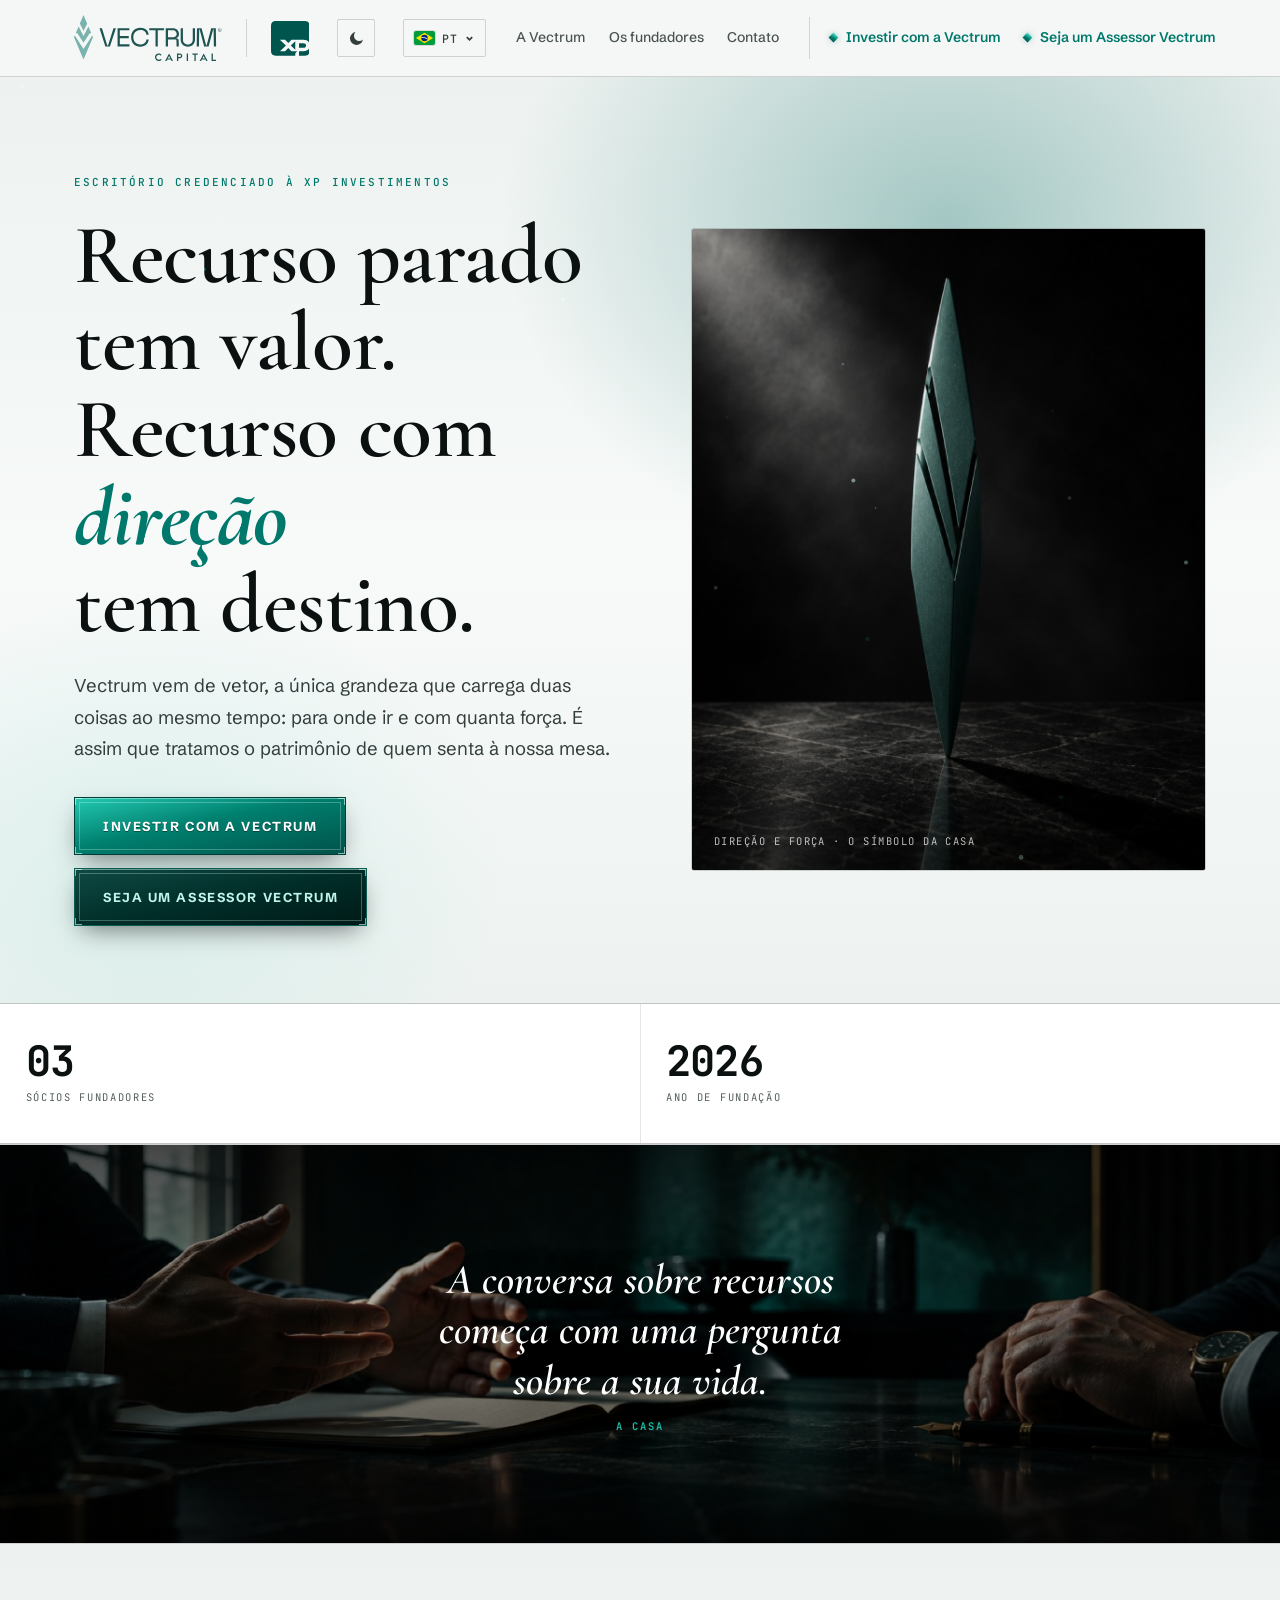
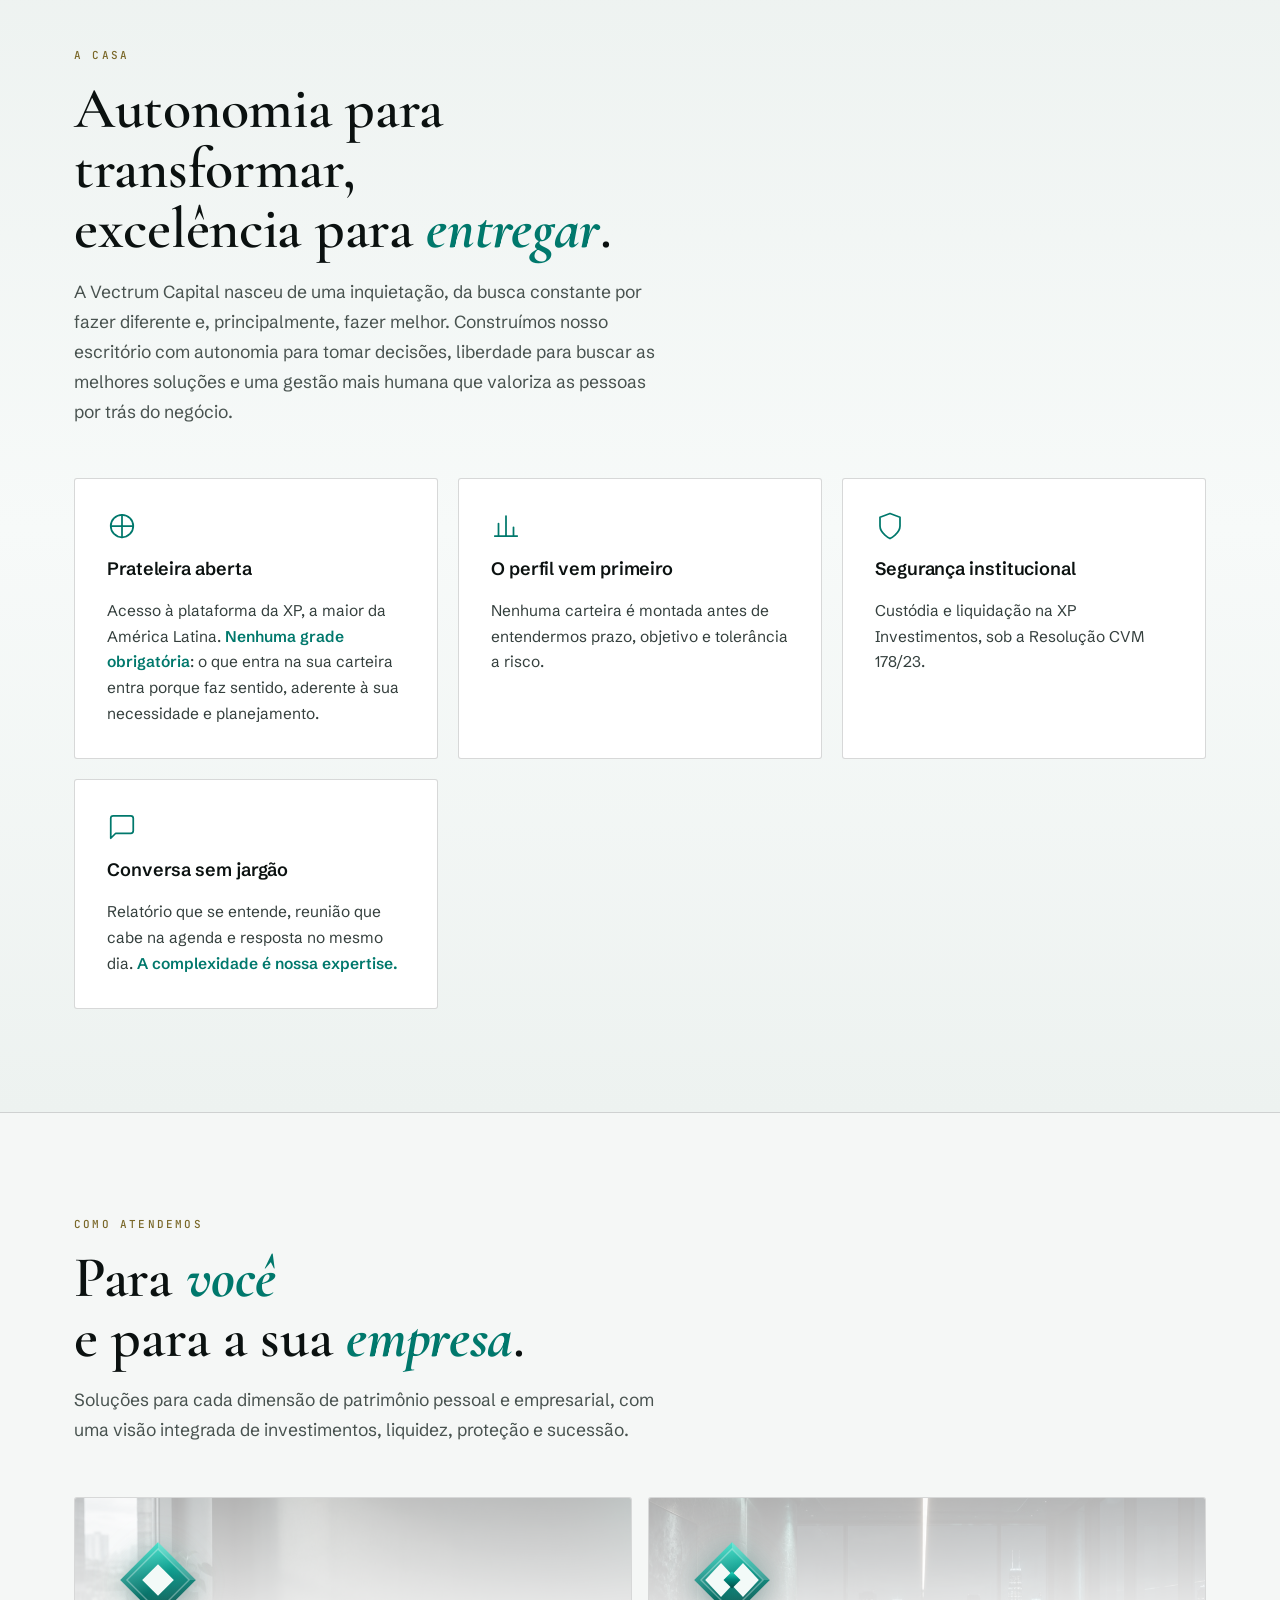
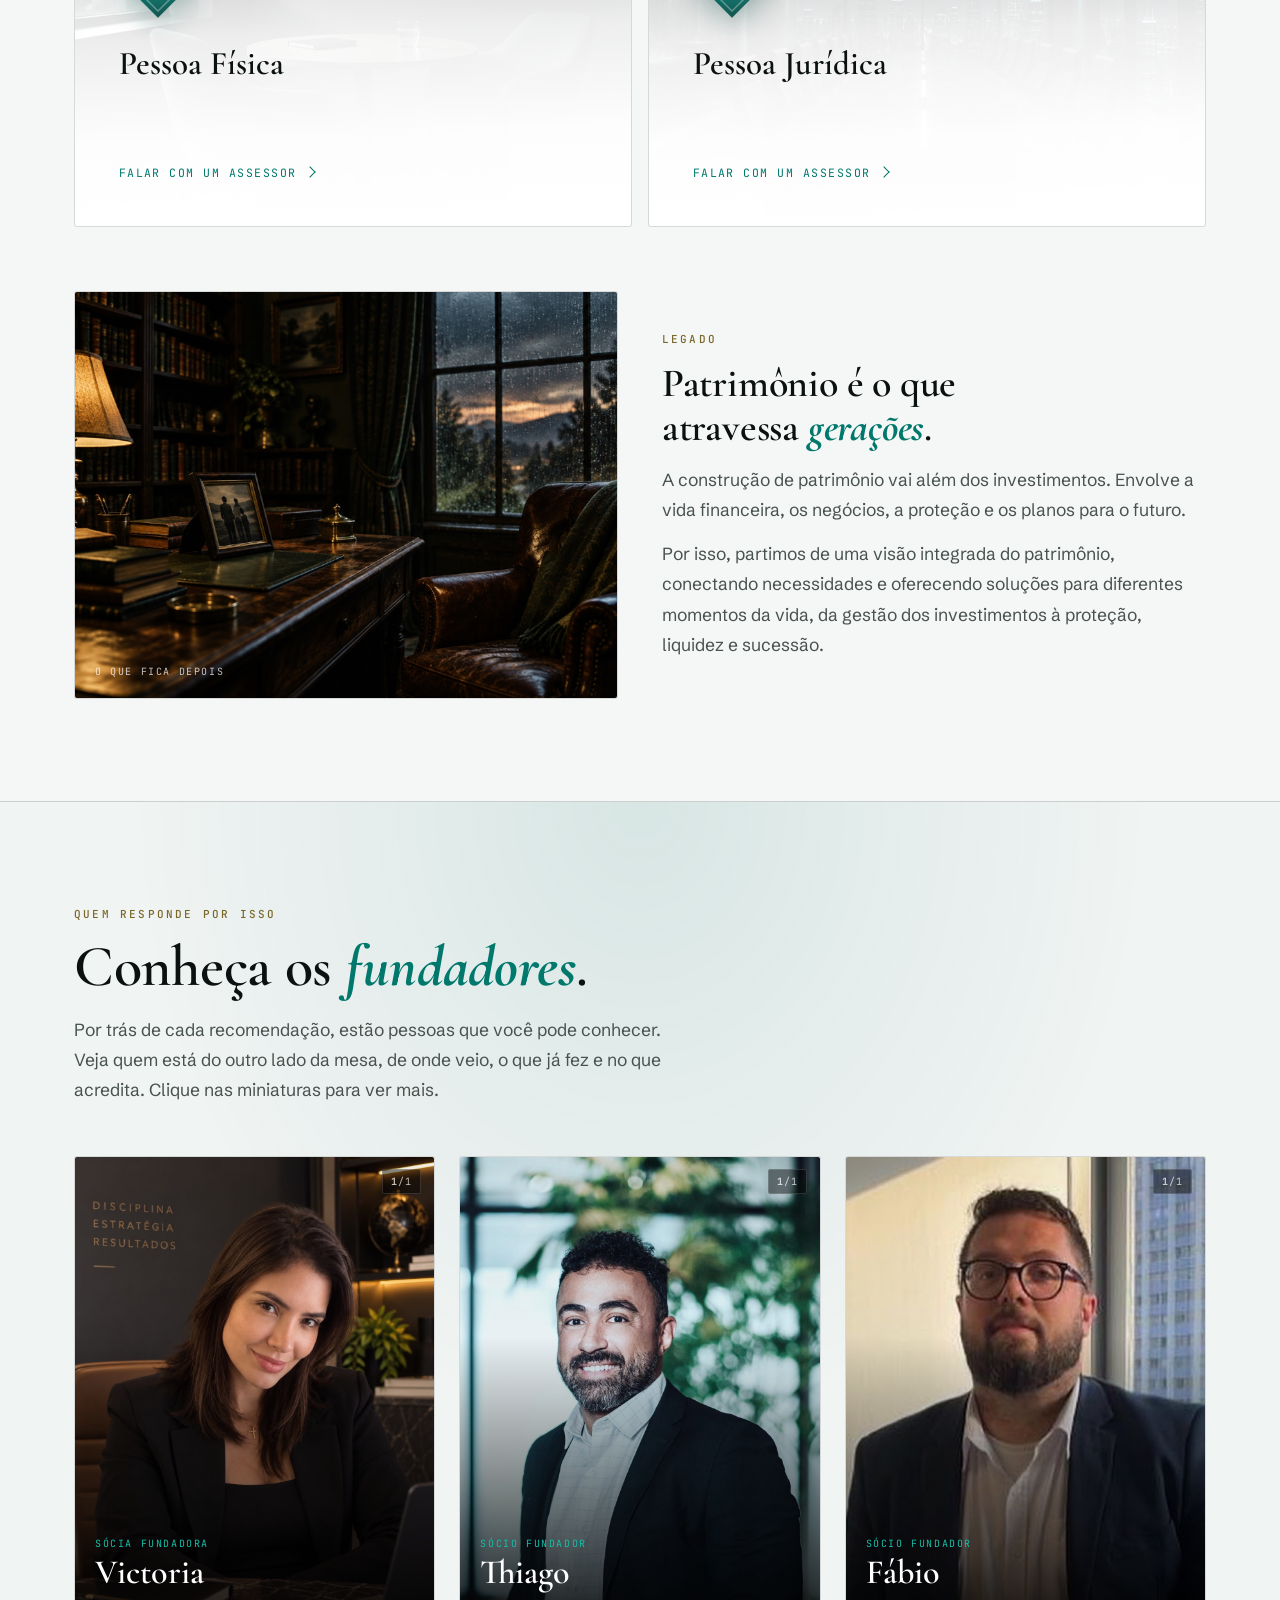
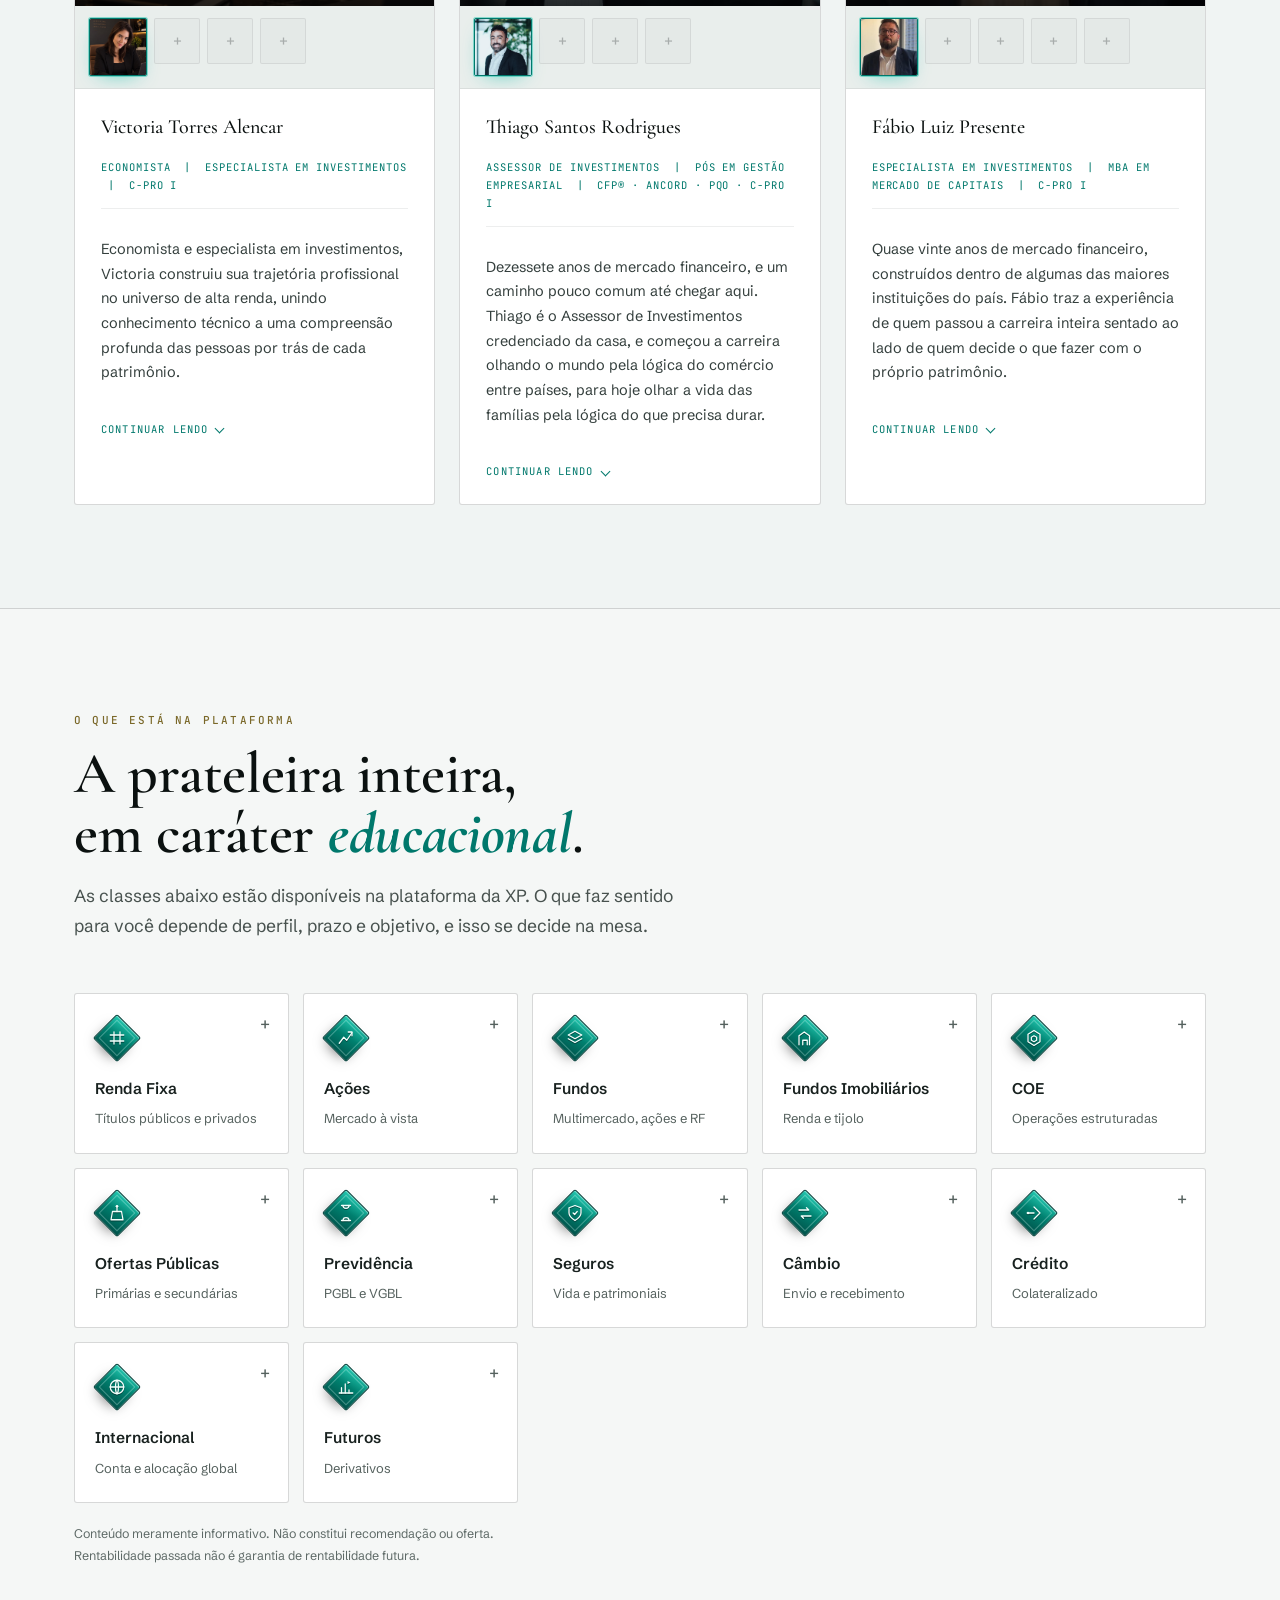
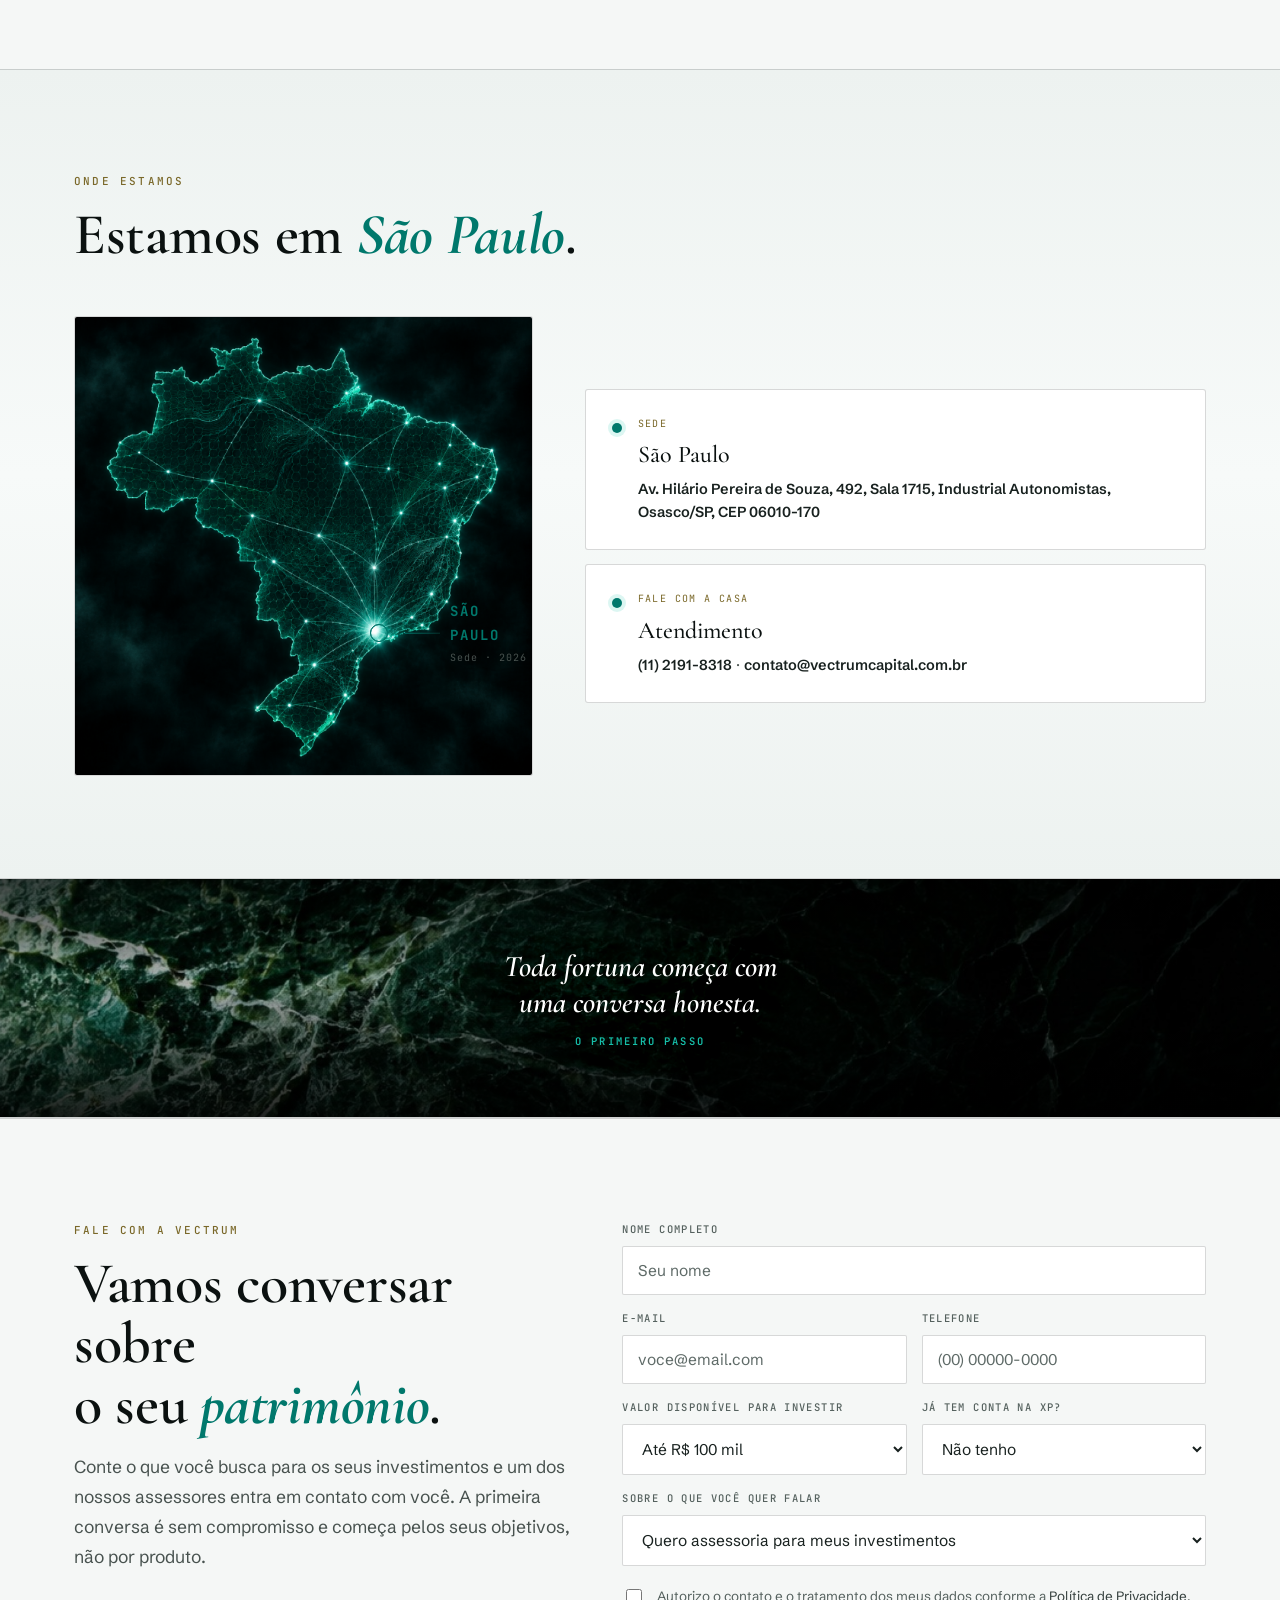
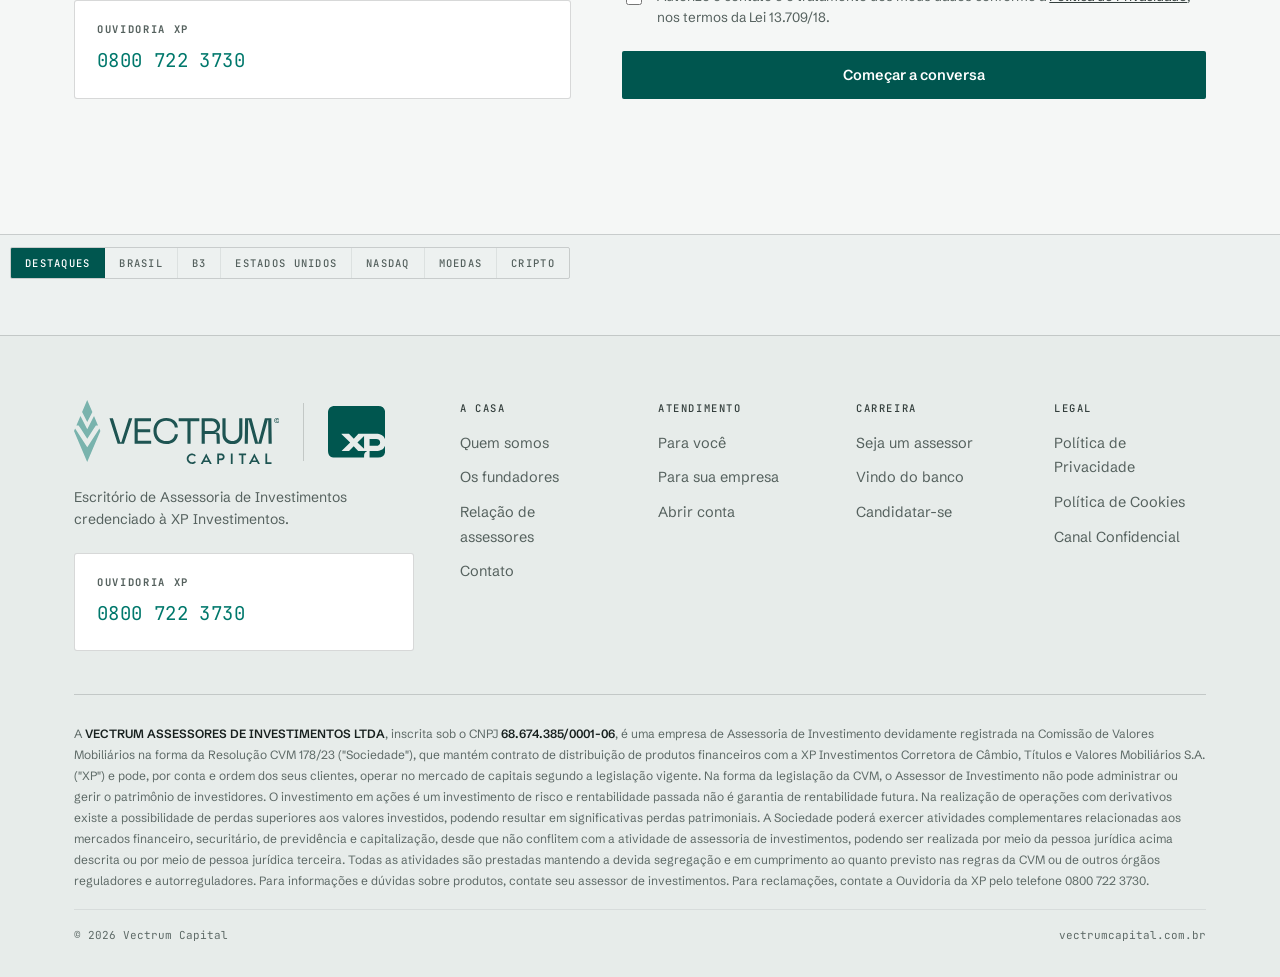
==== index.html @ 5eaba4c4 "feat: logo oficial no cabeçalho e rodapé e sincronia com a produção Troca o símbolo + texto pela log" ====
<!doctype html>
<html lang="pt-BR" data-tema="claro">
<head>
<meta charset="utf-8">
<meta name="viewport" content="width=device-width, initial-scale=1">
<!-- previa interna: fora dos buscadores ate a casa decidir publicar -->
<meta name="robots" content="noindex, nofollow, noarchive">
<meta data-i18n-a="content:k44d27bb6" name="description" content="Vectrum Capital, escritório de Assessoria de Investimentos credenciado à XP Investimentos.">
<meta name="theme-color" content="#F5F7F6">
<script>/* tema antes da pintura: o site nasce claro; quem escolheu o escuro volta no escuro */try{var tv=localStorage.getItem('vectrum-tema-v2');if(tv==='escuro')document.documentElement.removeAttribute('data-tema');else if(tv==='verde')document.documentElement.setAttribute('data-tema','verde');if((localStorage.getItem('vectrum-idioma')||'pt')!=='pt')document.documentElement.className+=' i18n-carregando'}catch(e){}</script>
<link rel="stylesheet" href="i18n/i18n.css?v=4">
<script src="i18n/i18n.js?v=4" defer></script>
<link rel="icon" type="image/svg+xml" href="favicon.svg?v=2">
<meta data-i18n-a="content:k346839f8" property="og:title" content="Vectrum Capital">
<meta data-i18n-a="content:kbe88fcd1" property="og:description" content="Recurso parado tem valor. Recurso com direção tem destino.">
<meta property="og:type" content="website">
<title data-i18n="k346839f8">Vectrum Capital</title>
<link rel="preconnect" href="https://fonts.googleapis.com">
<link rel="preconnect" href="https://fonts.gstatic.com" crossorigin>
<link rel="stylesheet" href="https://fonts.googleapis.com/css2?family=Cormorant+Garamond:ital,wght@0,300;0,400;0,500;0,600;0,700;1,500;1,600;1,700&family=Schibsted+Grotesk:wght@400;500;600;700;800&family=JetBrains+Mono:wght@400;500;700&display=swap">

<style>
:root{
  /* texto mais claro e mais legivel que a versao anterior */
  --ink-0:#FFFFFF; --ink-1:#EDEFEE; --ink-2:#C8CCCB; --ink-3:#9AA3A1; --ink-4:#848D8B; --ink-5:#7A8381;

  --green:#00665E; --green-live:#16BFA9; --green-deep:#002420; --green-abyss:#001210; --surface:#00231F;
  --metal:#B8A567; --preto:#121212;
  --up:#16BFA9; --down:#E8685C;

  --bg:#000000; --card:#080A0A; --card-hi:#0E1312;
  --line:rgba(200,204,203,.13); --line-soft:rgba(200,204,203,.06);

  --f-disp:"Fraunces",Georgia,serif;
  --f-ui:"Schibsted Grotesk",system-ui,-apple-system,sans-serif;
  --f-mono:"JetBrains Mono",ui-monospace,Menlo,monospace;
  --f-marca:"Cormorant Garamond",Georgia,serif;

  /* superficies que o tema claro precisa inverter */
  --nav-bg:rgba(0,0,0,.84); --nav-bg-mob:rgba(0,0,0,.98);
  --selo-bg:rgba(0,0,0,.6); --selo-bd:rgba(184,165,103,.3); --selo-tx:rgba(184,165,103,.92);
  --faixa-1:linear-gradient(180deg,#000,#01100E 52%,#000);
  --faixa-2:linear-gradient(180deg,#000,#01100E 50%,#000);
  --faixa-3:radial-gradient(62% 70% at 50% 0%, rgba(0,102,94,.2), transparent 64%),#000;
  --carreira-bg:linear-gradient(180deg,#000,#01100E 40%,#001A17);
  --foco-bg:#0E1312;
  --ticker-bg:#050707; --rodape-bg:#020303; --campo-bg:#0A0D0D;
  --tiras-bg:#060808; --tira-bg:#0C110F; --galeria-bg:#0A0E0D; --hover-suave:rgba(255,255,255,.03);

  --pad:clamp(20px,5vw,64px);
  --nav-h:76px;
  --ease:cubic-bezier(.16,.84,.44,1);
}
/* ====== TEMA CLARO ======
   O site nasce claro (pedido da Victoria, 27/09). O escuro e opcional e entra so quando a pessoa clica.
   Aqui so os tokens mudam: nenhuma regra de layout e reescrita. */
:root[data-tema="claro"]{
  --ink-0:#0B1110; --ink-1:#18211F; --ink-2:#343F3D; --ink-3:#48524F; --ink-4:#55615E; --ink-5:#5E6A67;

  --green:#00564F; --green-live:#00786C; --metal:#7A6829;
  --up:#0B7D6E; --down:#BE4237;

  --bg:#F5F7F6; --card:#FFFFFF; --card-hi:#ECF1EF;
  --line:rgba(11,17,16,.16); --line-soft:rgba(11,17,16,.07);

  --nav-bg:rgba(245,247,246,.86); --nav-bg-mob:rgba(245,247,246,.98);
  --selo-bg:rgba(122,104,41,.09); --selo-bd:rgba(122,104,41,.34); --selo-tx:#6B5A22;
  --faixa-1:linear-gradient(180deg,#EDF2F0,#F7FAF9 52%,#EDF2F0);
  --faixa-2:linear-gradient(180deg,#EDF2F0,#F7FAF9 50%,#EDF2F0);
  --faixa-3:radial-gradient(62% 70% at 50% 0%, rgba(0,102,94,.10), transparent 64%),#F0F4F3;
  --carreira-bg:linear-gradient(180deg,#EDF2F0,#F3F7F6 40%,#E6EFED);
  --foco-bg:#FFFFFF;
  --ticker-bg:#EDF1F0; --rodape-bg:#E7ECEA; --campo-bg:#FFFFFF;
  --tiras-bg:#E9EEEC; --tira-bg:#DDE5E3; --galeria-bg:#E4EBE9; --hover-suave:rgba(11,17,16,.05);
}
/* ====== TEMA VERDE (28/09) ======
   Terceira opção: o verde Aston Martin da marca (#00665E) vira o ambiente.
   Parte do escuro (texto claro) e troca só as superfícies e os acentos. */
:root[data-tema="verde"]{
  --green:#008C80; --green-live:#7FE3D2; --green-deep:#00241F; --green-abyss:#001A17; --surface:#003A34;
  --up:#7FE3D2; --down:#FF9A8F;
  --bg:#00332E; --card:#003D37; --card-hi:#004841;
  --line:rgba(255,255,255,.15); --line-soft:rgba(255,255,255,.07);
  --nav-bg:rgba(0,51,46,.88); --nav-bg-mob:rgba(0,51,46,.98);
  --selo-bg:rgba(0,36,31,.55);
  --faixa-1:linear-gradient(180deg,#00332E,#003E38 52%,#00332E);
  --faixa-2:linear-gradient(180deg,#00332E,#003E38 50%,#00332E);
  --faixa-3:radial-gradient(62% 70% at 50% 0%, rgba(127,227,210,.14), transparent 64%),#00332E;
  --carreira-bg:linear-gradient(180deg,#00332E,#003A34 40%,#00443D);
  --foco-bg:#003D37;
  --ticker-bg:#002C28; --rodape-bg:#002622; --campo-bg:#003A34;
  --tiras-bg:#002E29; --tira-bg:#003D37; --galeria-bg:#003530; --hover-suave:rgba(255,255,255,.05);
}
/* o veu sobre foto continua escuro nos dois temas: ele protege texto branco sobre imagem */
/* rotulo verde sobre foto: a foto continua escura, entao o verde vivo do tema escuro e o que aparece */
:root[data-tema="claro"] .socio .galeria .nome-sobre span,
:root[data-tema="claro"] .faixa-img .frase small{color:#16BFA9}
/* cartoes das faixas: o veu escuro sobre card claro virava cinza sujo, no claro a mesa some no papel */
:root[data-tema="claro"] .fx .arte{opacity:.34;filter:saturate(.5) contrast(1.02)}
:root[data-tema="claro"] .fx:hover .arte{opacity:.5}
:root[data-tema="claro"] .fx .arte::after{background:linear-gradient(178deg, rgba(255,255,255,.05) 0%, rgba(255,255,255,.78) 42%, rgba(255,255,255,.97) 70%, #FFFFFF 100%)}
:root[data-tema="claro"] .fx .brasao{filter:drop-shadow(0 6px 14px rgba(0,36,32,.28)) drop-shadow(0 0 18px rgba(22,191,169,.12))}

*{box-sizing:border-box}
html{scroll-behavior:smooth;scroll-padding-top:calc(var(--nav-h) + 14px)}
body{
  margin:0;background:var(--bg);color:var(--ink-2);
  font-family:var(--f-ui);font-weight:400;font-size:17px;line-height:1.7;
  -webkit-font-smoothing:antialiased;overflow-x:hidden;
}
.wrap{max-width:1260px;margin:0 auto;padding-inline:var(--pad)}
h1,h2,h3,h4{margin:0;text-wrap:balance;color:var(--ink-1)}
p{margin:0}
a{color:inherit}
img{max-width:100%;display:block}

/* tipografia com carater: display Fraunces, corpo grotesca, numeros mono */
h1,h2{font-family:var(--f-disp);font-weight:500;font-variation-settings:"SOFT" 0,"WONK" 0;letter-spacing:-.012em}
h3{font-family:var(--f-ui);font-weight:600;letter-spacing:-.005em}
.num-mono{font-family:var(--f-mono);font-variant-numeric:tabular-nums}

.eyebrow{font-family:var(--f-mono);font-size:11px;font-weight:500;letter-spacing:.2em;text-transform:uppercase;color:var(--green-live);margin:0}
.eyebrow.metal{color:var(--metal)}
.lede{color:var(--ink-3);font-size:17.5px;max-width:60ch;line-height:1.72}
strong{color:var(--ink-1);font-weight:600}

/* marca */
.vsym{fill:currentColor}   /* fill precisa ser herdado: nao atravessa o shadow do <use> */
.xp{fill:currentColor}
.vname{font-family:var(--f-marca);font-weight:300;line-height:1;letter-spacing:.055em;white-space:nowrap}
.vdesc{font-family:var(--f-ui);font-weight:500;letter-spacing:.4em;text-transform:uppercase;padding-left:.4em;white-space:nowrap}

/* lockup com a XP, padrao dos credenciados: fio vertical, alinhado pela altura */
.lockup{display:flex;align-items:center;gap:clamp(14px,1.9vw,24px)}
.lockup .lk-v{display:flex;align-items:center;gap:clamp(12px,1.5vw,19px);color:var(--ink-0)}
.lockup .lk-fio{width:1px;background:var(--line);flex:none}
.lockup .xp{width:auto;flex:none;color:var(--ink-1)}

/* slot */
.slot::after{
  content:attr(data-slot);position:absolute;top:9px;left:9px;z-index:4;
  font-family:var(--f-mono);font-size:8.5px;font-weight:500;letter-spacing:.11em;text-transform:uppercase;
  color:var(--selo-tx);background:var(--selo-bg);border:1px solid var(--selo-bd);
  padding:3px 7px;border-radius:2px;pointer-events:none;
}
.foto-vazia{background:radial-gradient(70% 90% at 30% 10%, rgba(22,191,169,.10), transparent 62%),linear-gradient(160deg,#0E1413,#060909);position:relative;overflow:hidden}

/* ================= NAV ================= */
.nav{position:sticky;top:0;z-index:70;background:var(--nav-bg);backdrop-filter:blur(18px);border-bottom:1px solid var(--line)}
.nav-in{display:flex;align-items:center;gap:clamp(12px,2.2vw,34px);height:var(--nav-h)}
.nav-marca{text-decoration:none;flex:none}
.nav-marca .vsym{height:40px}
.nav-marca .vname{font-size:27px;letter-spacing:.07em}
.nav-marca .vdesc{font-size:6.5px;letter-spacing:.46em;padding-left:.46em;margin-top:5px;color:var(--ink-4)}
.nav-marca .lk-fio{height:38px}
.nav-marca .xp{height:35px}
.nav-links{display:flex;align-items:center;gap:clamp(9px,1.5vw,24px);margin-left:auto}
.nav-links a{
  font-size:14px;font-weight:500;color:var(--ink-3);text-decoration:none;
  padding:9px 2px;position:relative;transition:color .22s;white-space:nowrap;
}
.nav-links a::after{content:"";position:absolute;left:0;right:100%;bottom:4px;height:1px;background:var(--green-live);transition:right .32s var(--ease)}
.nav-links a:hover{color:var(--ink-0)}
.nav-links a:hover::after{right:0}
.nav-links a.destaque{color:var(--green-live);font-weight:600}
.nav-cta{
  flex:none;background:var(--green);color:#fff;text-decoration:none;font-family:var(--f-ui);
  font-size:13.5px;font-weight:600;padding:12px 22px;border-radius:2px;
  transition:background .24s,transform .24s,box-shadow .24s;white-space:nowrap;
}
.nav-cta:hover{background:#007D72;transform:translateY(-1px);box-shadow:0 8px 22px -8px rgba(0,102,94,.8)}
.nav-tema{background:none;border:1px solid var(--line);border-radius:2px;color:var(--ink-2);
  width:38px;height:38px;flex:none;cursor:pointer;display:grid;place-items:center;
  transition:border-color .25s var(--ease),color .25s var(--ease)}
.nav-tema:hover{border-color:var(--green-live);color:var(--ink-0)}
.nav-tema svg{width:17px;height:17px;fill:currentColor}
/* o ícone mostra o PRÓXIMO tema: claro → escuro (lua) → verde (bolinha verde) → claro (sol) */
.nav-tema .t-lua,.nav-tema .t-sol{display:none}
:root[data-tema="claro"] .nav-tema .t-lua{display:block}
:root[data-tema="claro"] .nav-tema .t-verde{display:none}
:root[data-tema="verde"] .nav-tema .t-sol{display:block}
:root[data-tema="verde"] .nav-tema .t-verde{display:none}
.nav-burger{display:none;margin-left:auto;background:none;border:1px solid var(--line);border-radius:2px;color:var(--ink-1);padding:9px 13px;cursor:pointer;font-family:var(--f-ui);font-size:13px;font-weight:500}
@media(max-width:1060px){
  .nav-links{display:none;position:absolute;top:var(--nav-h);left:0;right:0;background:var(--nav-bg-mob);border-bottom:1px solid var(--line);flex-direction:column;align-items:flex-start;gap:0;padding:8px var(--pad) 18px;margin:0}
  .nav-links.aberto{display:flex}
  .nav-links a{width:100%;padding:14px 0;border-bottom:1px solid var(--line-soft)}
  .nav-burger{display:block}.nav-cta{display:none}
}

/* ================= HERO ================= */
.hero{position:relative;padding-block:clamp(52px,8vw,96px) clamp(44px,6vw,78px);overflow:hidden}
.hero-fundo{position:absolute;inset:0;z-index:0;
  background:radial-gradient(56% 60% at 74% 16%, rgba(0,102,94,.32), transparent 62%),
             radial-gradient(46% 50% at 12% 86%, rgba(22,191,169,.10), transparent 60%),
             var(--faixa-1)}
.hero-grade{position:absolute;inset:0;z-index:0;opacity:.55;
  background-image:linear-gradient(rgba(255,255,255,.022) 1px,transparent 1px),linear-gradient(90deg,rgba(255,255,255,.022) 1px,transparent 1px);
  background-size:68px 68px;mask-image:radial-gradient(70% 70% at 50% 40%,#000,transparent)}
.hero-in{position:relative;z-index:1;display:grid;grid-template-columns:minmax(0,1.04fr) minmax(0,.96fr);gap:clamp(30px,4.6vw,64px);align-items:center}
@media(max-width:940px){.hero-in{grid-template-columns:1fr}}
.hero h1{font-size:clamp(40px,6.2vw,76px);line-height:1.04;margin-block:20px 22px;color:var(--ink-0);font-weight:500}
.hero h1 em{font-style:italic;color:var(--green-live);font-weight:500}
.hero .sub{color:var(--ink-2);font-size:clamp(16px,1.5vw,18.5px);max-width:50ch;line-height:1.7}
.hero-botoes{display:flex;flex-wrap:wrap;gap:13px;margin-top:32px}
.btn{
  display:inline-flex;align-items:center;justify-content:center;gap:9px;text-decoration:none;border:0;cursor:pointer;
  font-family:var(--f-ui);font-size:14.5px;font-weight:600;
  padding:15px 28px;border-radius:2px;position:relative;overflow:hidden;
  transition:background .24s,transform .24s,border-color .24s,color .24s,box-shadow .24s;
}
.btn-1{background:var(--green);color:#fff}
.btn-1:hover{background:#007D72;transform:translateY(-2px);box-shadow:0 12px 30px -10px rgba(0,102,94,.9)}
.btn-2{background:transparent;color:var(--ink-1);border:1px solid rgba(200,204,203,.3)}
.btn-2:hover{border-color:var(--green-live);color:var(--green-live);transform:translateY(-2px);background:rgba(22,191,169,.06)}
.btn:focus-visible{outline:2px solid var(--green-live);outline-offset:3px}

.hero-visual{position:relative;aspect-ratio:4/5;border:1px solid var(--line);border-radius:3px;overflow:hidden}
.hero-visual img,.hero-visual video{width:100%;height:100%;object-fit:cover;display:block;transform:scale(1.02);transition:transform 1.1s var(--ease)}
.hero-visual:hover img,.hero-visual:hover video{transform:scale(1.06)}
.hero-visual::after{content:"";position:absolute;inset:0;background:linear-gradient(180deg,rgba(0,0,0,.18) 0%,rgba(0,0,0,0) 34%,rgba(0,0,0,.62) 100%);pointer-events:none}
.hero-visual .legenda{position:absolute;left:0;right:0;bottom:0;z-index:2;padding:20px 22px;font-family:var(--f-mono);font-size:10.5px;letter-spacing:.14em;text-transform:uppercase;color:rgba(255,255,255,.72)}
@media(max-width:940px){.hero-visual{aspect-ratio:16/10}}

/* ================= NUMEROS ================= */
.numeros{display:grid;grid-template-columns:repeat(auto-fit,minmax(172px,1fr));gap:1px;background:var(--line-soft);border-block:1px solid var(--line)}
.num{background:var(--card);padding:clamp(24px,3vw,36px) clamp(18px,2vw,28px);display:flex;flex-direction:column;gap:7px;position:relative;transition:background .35s}
.num::before{content:"";position:absolute;inset:0;background:radial-gradient(70% 100% at 50% 0%, rgba(22,191,169,.10), transparent 70%);opacity:0;transition:opacity .4s}
.num:hover{background:var(--card-hi)}
.num:hover::before{opacity:1}
.num b{font-family:var(--f-mono);font-weight:700;font-size:clamp(28px,3.6vw,42px);line-height:1;color:var(--ink-0);letter-spacing:-.02em;position:relative}
.num span{font-family:var(--f-mono);font-size:10.5px;letter-spacing:.16em;text-transform:uppercase;color:var(--ink-4);position:relative}

/* ================= SECOES ================= */
.sec{padding-block:clamp(60px,8vw,110px);position:relative}
.sec-linha{border-top:1px solid var(--line)}
.sec-head{max-width:60ch;margin-bottom:clamp(30px,4vw,52px)}
.sec-head h2{font-size:clamp(31px,4.4vw,52px);line-height:1.1;margin-block:14px 17px;color:var(--ink-0);font-weight:500}
.sec-head h2 em{font-style:italic;color:var(--green-live)}
.faixa-escura{background:var(--faixa-2)}
.faixa-verde{background:var(--faixa-3)}

/* ============ BLOCO VIVO: base de todo card ============ */
.vivo{
  position:relative;background:var(--card);border:1px solid var(--line);border-radius:3px;
  overflow:hidden;isolation:isolate;
  transition:transform .42s var(--ease),border-color .42s,background .42s,box-shadow .42s;
}
.vivo::before{ /* luz que segue o ponteiro */
  content:"";position:absolute;inset:-1px;z-index:0;pointer-events:none;opacity:0;
  background:radial-gradient(320px circle at var(--mx,50%) var(--my,0%), rgba(22,191,169,.16), transparent 62%);
  transition:opacity .45s;
}
.vivo::after{ /* filete superior que cresce */
  content:"";position:absolute;top:0;left:0;height:2px;width:0;z-index:2;
  background:linear-gradient(90deg,var(--green-live),rgba(22,191,169,0));
  transition:width .55s var(--ease);
}
.vivo:hover{transform:translateY(-5px);border-color:rgba(22,191,169,.34);background:var(--card-hi);box-shadow:0 22px 44px -26px rgba(0,0,0,.95)}
.vivo:hover::before{opacity:1}
.vivo:hover::after{width:100%}
.vivo > *{position:relative;z-index:1}

/* ================= DIFERENCIAIS ================= */
.grade-6{display:grid;grid-template-columns:repeat(auto-fit,minmax(288px,1fr));gap:clamp(14px,1.7vw,20px)}
.dcard{padding:clamp(24px,2.7vw,32px);display:flex;flex-direction:column;gap:13px}
.dcard .ico{width:30px;height:30px;color:var(--green-live);transition:transform .45s var(--ease),color .3s}
.dcard:hover .ico{transform:translateY(-2px) scale(1.08)}
.dcard .ico svg{width:100%;height:100%;fill:none;stroke:currentColor;stroke-width:1.4;stroke-linecap:round;stroke-linejoin:round}
.dcard h3{font-size:18px;color:var(--ink-0)}
.dcard p{font-size:15.5px;line-height:1.66;color:var(--ink-2)}
.dcard .grifo{color:var(--green-live);font-weight:600}

/* ================= FAIXAS ================= */
.faixas{display:grid;grid-template-columns:repeat(auto-fit,minmax(250px,1fr));gap:clamp(12px,1.5vw,16px)}
.fx{padding:clamp(30px,3.4vw,44px);display:flex;flex-direction:column;gap:11px;position:relative;overflow:hidden;min-height:clamp(260px,26vw,330px);justify-content:flex-end}
/* arte de fundo: malha geométrica que ganha densidade conforme o nível sobe */
.fx .arte{
  position:absolute;inset:0;z-index:0;pointer-events:none;
  background-size:cover;background-position:center;
  opacity:.50;filter:saturate(.62) contrast(1.06);
  transition:opacity .7s var(--ease),transform 1.5s var(--ease),filter .7s;
  transform:scale(1.05);
}
/* o véu mantém o texto legível e deixa a mesa aparecer só no topo do card */
.fx .arte::after{
  content:"";position:absolute;inset:0;
  background:linear-gradient(178deg, rgba(0,0,0,.18) 0%, rgba(4,10,9,.72) 46%, rgba(4,10,9,.96) 78%, #040A09 100%);
}
.fx:hover .arte{opacity:.78;transform:scale(1.1);filter:saturate(.85) contrast(1.1)}
.fx > *:not(.arte){position:relative;z-index:1}
/* selo sólido: massa de metal, não contorno */
.fx .brasao{width:78px;height:78px;margin-bottom:16px;display:block;position:relative;
  filter:drop-shadow(0 6px 16px rgba(0,0,0,.95)) drop-shadow(0 0 22px rgba(22,191,169,.18))}
.fx .brasao svg{width:100%;height:100%;overflow:visible;transition:transform .55s var(--ease)}
.fx .brasao .corpo{fill:url(#metal);transition:fill .5s}
.fx .brasao .chapa{fill:url(#chapa)}
.fx .brasao .aro{fill:none;stroke:rgba(255,255,255,.34);stroke-width:1.1}
.fx .brasao .vinco{fill:none;stroke:rgba(0,0,0,.42);stroke-width:1.4}
.fx .brasao .cravo{fill:#0B1413}
.fx .brasao .lasca{fill:rgba(255,255,255,.20)}
.fx .brasao .numeral{
  font-family:var(--f-mono);font-size:15px;font-weight:700;letter-spacing:.04em;
  fill:#04100E;text-anchor:middle;
}
.fx:hover .brasao svg{transform:scale(1.07) rotate(-4deg)}
.fx:hover .brasao .corpo{fill:url(#metal-hi)}
.fx .valor{font-family:var(--f-mono);font-size:11.5px;letter-spacing:.13em;text-transform:uppercase;color:var(--green-live);font-weight:500}
.fx .nivel{font-family:var(--f-disp);font-size:29px;color:var(--ink-0);font-weight:500;line-height:1.1}
.fx ul{list-style:none;margin:10px 0 0;padding:0;display:flex;flex-direction:column;gap:9px}
.fx li{font-size:15px;color:var(--ink-2);padding-left:18px;position:relative;line-height:1.55}
.carreira .sub-titulo{font-family:var(--f-disp);font-size:clamp(21px,2.6vw,31px);line-height:1.2;color:var(--ink-2);font-weight:400;margin:-4px 0 18px}
.carreira .sub-titulo em{font-style:italic;color:var(--green-live)}
.fx li::before{content:"";position:absolute;left:0;top:9px;width:6px;height:6px;background:var(--green-live);transform:rotate(45deg);transition:transform .4s var(--ease)}
.fx .btn-faixa{margin-top:auto;padding-top:22px;font-family:var(--f-mono);font-size:11.5px;letter-spacing:.13em;text-transform:uppercase;color:var(--green-live);text-decoration:none;display:inline-flex;align-items:center;gap:9px;align-self:flex-start;transition:gap .35s var(--ease),color .35s}
.fx .btn-faixa::after{content:"";width:7px;height:7px;border-top:1.4px solid currentColor;border-right:1.4px solid currentColor;transform:rotate(45deg);transition:transform .35s var(--ease)}
.fx .btn-faixa:hover{gap:15px;color:var(--ink-0)}
.fx .btn-faixa:focus-visible{outline:2px solid var(--green-live);outline-offset:4px}
.fx:hover li::before{transform:rotate(135deg)}

/* ================= FUNDADORES ================= */
.socios{display:grid;grid-template-columns:repeat(auto-fit,minmax(310px,1fr));gap:clamp(16px,2vw,24px)}
.socio{display:flex;flex-direction:column}
.socio .galeria{position:relative;aspect-ratio:4/5;overflow:hidden;background:var(--galeria-bg)}
.socio .galeria img{position:absolute;inset:0;width:100%;height:100%;object-fit:cover;opacity:0;transform:scale(1.06);transition:opacity .72s var(--ease),transform 1.3s var(--ease)}
.socio .galeria img.ativa{opacity:1;transform:scale(1)}
.socio .galeria .veu{position:absolute;inset:0;background:linear-gradient(180deg,rgba(0,0,0,.05) 0%,rgba(0,0,0,0) 40%,rgba(0,0,0,.82) 100%);z-index:2;pointer-events:none}
.socio .galeria .contador{position:absolute;top:12px;right:13px;z-index:3;font-family:var(--f-mono);font-size:10px;letter-spacing:.1em;color:rgba(255,255,255,.72);background:rgba(0,0,0,.45);border:1px solid rgba(255,255,255,.14);padding:3px 8px;border-radius:2px}
.socio .galeria .nome-sobre{position:absolute;left:0;right:0;bottom:0;z-index:3;padding:0 20px 16px;display:flex;flex-direction:column;gap:3px}
.socio .galeria .nome-sobre b{font-family:var(--f-disp);font-size:30px;font-weight:500;color:#fff;line-height:1.05}
.socio .galeria .nome-sobre span{font-family:var(--f-mono);font-size:10px;letter-spacing:.16em;text-transform:uppercase;color:var(--green-live)}

/* miniaturas: a selecionada se destaca */
.tiras{display:flex;gap:7px;padding:12px 14px;background:var(--tiras-bg);border-bottom:1px solid var(--line-soft);overflow-x:auto;scrollbar-width:none}
.tiras::-webkit-scrollbar{display:none}
.tira{
  flex:0 0 auto;width:46px;height:46px;border-radius:2px;overflow:hidden;cursor:pointer;position:relative;
  border:1px solid var(--line);background:var(--tira-bg);padding:0;
  opacity:.48;filter:grayscale(.55);
  transition:opacity .35s,filter .35s,transform .35s var(--ease),border-color .35s,width .35s var(--ease),height .35s var(--ease);
}
.tira img{width:100%;height:100%;object-fit:cover}
.tira:hover{opacity:.85;filter:grayscale(.15);transform:translateY(-2px)}
.tira[aria-selected="true"]{opacity:1;filter:none;border-color:var(--green-live);width:58px;height:58px;box-shadow:0 0 0 1px rgba(22,191,169,.45),0 8px 20px -10px rgba(22,191,169,.7)}
.tira.vazia{display:grid;place-items:center}
.tira.vazia span{font-family:var(--f-mono);font-size:15px;color:var(--ink-5)}
.tira:focus-visible{outline:2px solid var(--green-live);outline-offset:2px}

.socio .corpo{padding:clamp(20px,2.3vw,26px);display:flex;flex-direction:column;gap:14px;flex:1}
.socio .bio{font-size:15px;line-height:1.65;color:var(--ink-2)}
.socio .skills{display:flex;flex-wrap:wrap;gap:6px}
.socio .skills span{font-family:var(--f-mono);font-size:10px;letter-spacing:.07em;text-transform:uppercase;color:var(--ink-2);border:1px solid var(--line);border-radius:2px;padding:5px 9px;transition:border-color .3s,color .3s,background .3s}
.socio:hover .skills span{border-color:rgba(22,191,169,.24)}
.socio .trilha{margin-top:auto;padding-top:15px;border-top:1px solid var(--line-soft);display:flex;flex-direction:column;gap:7px}
.socio .trilha i{font-style:normal;font-size:13.5px;color:var(--ink-4);display:flex;gap:12px}
.socio .trilha i b{font-family:var(--f-mono);color:var(--ink-2);font-weight:500;font-size:11px;letter-spacing:.08em;text-transform:uppercase;min-width:82px;padding-top:2px}
.socio .nome-full{font-family:var(--f-disp);font-size:20px;line-height:1.2;color:var(--ink-0);font-weight:500;margin-bottom:6px}
.socio .credencial{font-family:var(--f-mono);font-size:10.5px;letter-spacing:.09em;text-transform:uppercase;color:var(--green-live);line-height:1.7;padding-bottom:13px;margin-bottom:14px;border-bottom:1px solid var(--line-soft)}
.socio .bio p{font-size:14.5px;line-height:1.7;color:var(--ink-2);margin:0 0 11px}
.socio .bio p:last-child{margin-bottom:0}
.socio .bio b{color:var(--ink-0);font-weight:600}
.socio .mais{max-height:0;overflow:hidden;transition:max-height .7s var(--ease)}
.socio.aberto .mais{max-height:900px}
.socio .ler{margin-top:12px;background:none;border:0;padding:0;cursor:pointer;font-family:var(--f-mono);font-size:10.5px;letter-spacing:.11em;text-transform:uppercase;color:var(--green-live);display:inline-flex;align-items:center;gap:8px;transition:gap .35s var(--ease)}
.socio .ler::after{content:"";width:6px;height:6px;border-right:1.3px solid currentColor;border-bottom:1.3px solid currentColor;transform:rotate(45deg);transition:transform .4s var(--ease)}
.socio.aberto .ler::after{transform:rotate(-135deg)}
.socio .ler:hover{gap:13px}
.socio .ler:focus-visible{outline:2px solid var(--green-live);outline-offset:4px}

/* ================= CLASSES ================= */
.classes{display:grid;grid-template-columns:repeat(auto-fit,minmax(186px,1fr));gap:clamp(10px,1.2vw,14px)}
.cl{padding:22px 20px 24px;display:flex;flex-direction:column;gap:7px}
.cl b{font-size:15.5px;font-weight:600;color:var(--ink-1)}
.cl span{font-size:13px;color:var(--ink-4);line-height:1.5}

/* insígnias: desenhadas com o vocabulário da marca — ângulos, losangos e retas */
.insignia{
  width:38px;height:38px;margin-bottom:9px;position:relative;
  display:grid;place-items:center;flex:none;
}
.insignia::before{ /* moldura em losango, o motivo da casa */
  content:"";position:absolute;inset:2px;border:1px solid var(--line);
  transform:rotate(45deg);border-radius:2px;
  transition:border-color .45s var(--ease),transform .55s var(--ease),background .45s;
}
.cl:hover .insignia::before,.fx:hover .insignia::before{
  border-color:rgba(22,191,169,.42);transform:rotate(90deg);
  background:radial-gradient(60% 60% at 50% 50%, rgba(22,191,169,.10), transparent 70%);
}
.insignia svg{
  position:relative;width:19px;height:19px;
  fill:none;stroke:var(--green-live);stroke-width:1.5;
  stroke-linecap:round;stroke-linejoin:round;
  transition:transform .45s var(--ease),stroke .3s;
}
.cl:hover .insignia svg,.fx:hover .insignia svg{transform:scale(1.12)}
.insignia svg .cheio{fill:var(--green-live);stroke:none}

/* ================= CARREIRA ================= */
.carreira{background:var(--carreira-bg)}
.verdade{display:grid;grid-template-columns:repeat(auto-fit,minmax(255px,1fr));gap:clamp(12px,1.5vw,16px)}
.vd{padding:clamp(22px,2.5vw,28px);display:flex;flex-direction:column;gap:9px}
.vd .fase{font-family:var(--f-mono);font-size:10.5px;letter-spacing:.16em;text-transform:uppercase;color:var(--metal);font-weight:500}
.vd b{font-family:var(--f-disp);font-size:26px;font-weight:500;color:var(--ink-0);line-height:1.12}
.vd p{font-size:14.5px;color:var(--ink-2);line-height:1.62}
.vd .barra{height:3px;background:rgba(200,204,203,.1);border-radius:2px;overflow:hidden;margin-top:4px}
.vd .barra i{display:block;height:100%;background:linear-gradient(90deg,var(--green),var(--green-live));width:0;transition:width 1.1s var(--ease)}
.vd.revela .barra i,.vd:hover .barra i{width:var(--w,25%)}

.tab-rolagem{overflow-x:auto;border:1px solid var(--line);border-radius:3px;background:var(--card)}
.comparativo{width:100%;border-collapse:collapse;font-size:15px;min-width:560px}
.comparativo th,.comparativo td{padding:15px 18px;text-align:left;border-bottom:1px solid var(--line-soft)}
.comparativo thead th{font-family:var(--f-mono);font-size:10.5px;letter-spacing:.15em;text-transform:uppercase;color:var(--ink-4);font-weight:500;border-bottom:1px solid var(--line)}
.comparativo tbody th{font-weight:400;color:var(--ink-3);font-size:14.5px}
.comparativo tbody tr{transition:background .3s}
.comparativo tbody tr:hover{background:rgba(22,191,169,.04)}
.comparativo .assessor{color:var(--ink-0);font-weight:500}
.comparativo .banco{color:var(--ink-4)}
.comparativo tr.destaque td,.comparativo tr.destaque th{background:rgba(22,191,169,.07)}
.comparativo tr.destaque .assessor{color:var(--green-live);font-weight:600}

.quiz-chamada{
  margin-top:clamp(28px,3.4vw,44px);border:1px solid rgba(22,191,169,.32);border-radius:3px;
  background:radial-gradient(70% 150% at 10% 0%, rgba(0,102,94,.28), transparent 68%),var(--card);
  padding:clamp(26px,3.4vw,46px);
  display:flex;flex-wrap:wrap;gap:clamp(20px,3vw,40px);align-items:center;justify-content:space-between;
  position:relative;overflow:hidden;
}
.quiz-chamada .txt{flex:1 1 320px;display:flex;flex-direction:column;gap:12px}
.quiz-chamada h3{font-family:var(--f-disp);font-size:clamp(26px,3.2vw,38px);font-weight:500;color:var(--ink-0);line-height:1.12}
.quiz-chamada p{font-size:15.5px;color:var(--ink-2);max-width:46ch}
.quiz-passos{display:flex;flex-wrap:wrap;gap:7px;margin-top:5px}
.quiz-passos span{font-family:var(--f-mono);font-size:10px;letter-spacing:.08em;text-transform:uppercase;color:var(--ink-3);border:1px solid var(--line);border-radius:2px;padding:6px 10px;transition:border-color .3s,color .3s}
.quiz-chamada:hover .quiz-passos span{border-color:rgba(22,191,169,.3);color:var(--ink-2)}

/* ================= MIDIA ================= */
.midia{display:grid;grid-template-columns:repeat(auto-fit,minmax(258px,1fr));gap:clamp(14px,1.7vw,20px)}
.mcard{display:flex;flex-direction:column}
.mcard .capa{aspect-ratio:16/10;position:relative;overflow:hidden}
.mcard .capa img{width:100%;height:100%;object-fit:cover;transform:scale(1.02);transition:transform 1.1s var(--ease),filter .5s}
.mcard:hover .capa img{transform:scale(1.07)}
.mcard .capa::after{content:"";position:absolute;inset:0;background:linear-gradient(180deg,rgba(0,0,0,.25),rgba(0,0,0,.55));pointer-events:none}
/* tarja de exemplo: sai quando entrar materia real */
.mcard .tarja{
  position:absolute;top:10px;left:10px;z-index:3;
  font-family:var(--f-mono);font-size:9px;font-weight:500;letter-spacing:.16em;text-transform:uppercase;
  color:var(--selo-tx);background:var(--selo-bg);border:1px solid var(--selo-bd);
  padding:4px 8px;border-radius:2px;
}
.mcard .txt{padding:19px 21px 23px;display:flex;flex-direction:column;gap:10px;flex:1}
.mcard .txt p{font-size:15px;color:var(--ink-2);line-height:1.5}
.mcard .veic{margin-top:auto;padding-top:13px;border-top:1px solid var(--line-soft);font-family:var(--f-mono);font-size:10.5px;letter-spacing:.12em;text-transform:uppercase;color:var(--ink-4)}

/* ================= MAPA ================= */
.mapa-bloco{display:grid;grid-template-columns:minmax(0,.85fr) minmax(0,1.15fr);gap:clamp(28px,4vw,60px);align-items:center}
@media(max-width:900px){.mapa-bloco{grid-template-columns:1fr}}
.mapa-caixa{position:relative;display:grid;place-items:center;padding:clamp(14px,2vw,26px)}
.mapa-svg{width:100%;max-width:420px;height:auto;overflow:visible}
.mapa-svg .pais{fill:#0B1110;stroke:rgba(200,204,203,.22);stroke-width:1.2;stroke-linejoin:round}
.mapa-svg .sp{fill:var(--green);stroke:var(--green-live);stroke-width:1.4;opacity:0;animation:acende 1s var(--ease) .35s forwards}
@keyframes acende{to{opacity:1}}
.mapa-svg .pulso{fill:none;stroke:var(--green-live);stroke-width:1.5;transform-origin:268px 322px;animation:pulsar 2.9s ease-out infinite}
@keyframes pulsar{0%{r:7;opacity:.85}70%{r:30;opacity:0}100%{r:30;opacity:0}}
.mapa-svg .ponto{fill:var(--green-live)}
.mapa-svg .risca{stroke:var(--green-live);stroke-width:1;stroke-dasharray:3 3}
.mapa-svg .rotulo{font-family:var(--f-mono);font-size:12px;letter-spacing:.14em;text-transform:uppercase;fill:var(--green-live)}
.mapa-svg .rotulo-sub{font-family:var(--f-mono);font-size:9px;letter-spacing:.1em;fill:var(--ink-4)}
.mapa-legenda{display:flex;flex-direction:column;gap:14px}
.praca{padding:clamp(20px,2.3vw,26px);display:flex;align-items:flex-start;gap:16px}
.praca .marcador{width:10px;height:10px;border-radius:50%;background:var(--green-live);margin-top:7px;flex:none;box-shadow:0 0 0 4px rgba(22,191,169,.15)}
.praca.futura .marcador{background:transparent;border:1px solid var(--ink-4);box-shadow:none}
.praca .txt{display:flex;flex-direction:column;gap:5px}
.praca b{font-family:var(--f-disp);font-size:24px;font-weight:500;color:var(--ink-0)}
.praca span{font-size:14.5px;color:var(--ink-3);line-height:1.55}
.praca .marca-tempo{font-family:var(--f-mono);font-size:10px;letter-spacing:.14em;text-transform:uppercase;color:var(--metal)}

/* ================= FORM ================= */
.mel{position:absolute;left:-9999px;width:1px;height:1px;overflow:hidden}
.form-bloco{display:grid;grid-template-columns:minmax(0,.92fr) minmax(0,1.08fr);gap:clamp(30px,4vw,64px);align-items:start}
@media(max-width:880px){.form-bloco{grid-template-columns:1fr}}
form{display:flex;flex-direction:column;gap:15px}
.campo{display:flex;flex-direction:column;gap:7px}
.campo label{font-family:var(--f-mono);font-size:10.5px;letter-spacing:.13em;text-transform:uppercase;color:var(--ink-4);font-weight:500}
.campo input,.campo select{
  font-family:var(--f-ui);font-size:15.5px;font-weight:400;color:var(--ink-1);
  background:var(--campo-bg);border:1px solid var(--line);border-radius:2px;padding:14px 15px;
  transition:border-color .25s,background .25s,box-shadow .25s;
}
.campo input::placeholder{color:var(--ink-5)}
.campo input:focus,.campo select:focus{outline:none;border-color:var(--green-live);background:var(--foco-bg);box-shadow:0 0 0 3px rgba(22,191,169,.1)}
.campo-2{display:grid;grid-template-columns:1fr 1fr;gap:15px}
@media(max-width:540px){.campo-2{grid-template-columns:1fr}}
.lgpd{display:flex;gap:12px;align-items:flex-start;font-size:13.5px;color:var(--ink-4);line-height:1.55;margin-top:5px}
.lgpd input{margin-top:3px;accent-color:var(--green);flex:none;width:16px;height:16px}
.lgpd a{color:var(--ink-2)}
.ouvidoria{margin-top:28px;padding:20px 22px;border:1px solid var(--line);border-radius:3px;background:var(--card)}
.ouvidoria b{display:block;font-family:var(--f-mono);font-size:10.5px;letter-spacing:.16em;text-transform:uppercase;color:var(--ink-4);margin-bottom:6px}
.ouvidoria span{font-family:var(--f-mono);font-size:19px;color:var(--green-live);letter-spacing:.02em}

/* ================= TICKER ================= */
.ticker{border-top:1px solid var(--line);background:var(--ticker-bg);overflow:hidden}
.ticker-topo{display:flex;align-items:center;gap:13px;flex-wrap:wrap;padding:12px 0 0}
.ticker-abas{display:flex;border:1px solid var(--line);border-radius:2px;overflow:hidden}
.ticker-abas button{
  appearance:none;border:0;background:transparent;cursor:pointer;font-family:var(--f-mono);
  font-size:10.5px;font-weight:500;letter-spacing:.12em;text-transform:uppercase;color:var(--ink-4);
  padding:8px 14px;border-right:1px solid var(--line-soft);transition:background .25s,color .25s;
}
.ticker-abas button:last-child{border-right:0}
.ticker-abas button:hover{color:var(--ink-1);background:var(--hover-suave)}
.ticker-abas button[aria-pressed="true"]{background:var(--green);color:#fff}
.ticker-abas button:focus-visible{outline:2px solid var(--green-live);outline-offset:-2px}
.ticker-nota{font-family:var(--f-mono);font-size:9.5px;letter-spacing:.1em;text-transform:uppercase;color:var(--ink-5)}
.esteira{position:relative;overflow:hidden;padding:14px 0 16px;mask-image:linear-gradient(90deg,transparent,#000 5%,#000 95%,transparent)}
.esteira-linha{display:flex;width:max-content;animation:correr 48s linear infinite;transition:opacity .2s}
.esteira:hover .esteira-linha{animation-play-state:paused}
@keyframes correr{from{transform:translateX(0)}to{transform:translateX(-50%)}}
.tk{display:flex;align-items:center;gap:10px;padding:0 26px;border-right:1px solid var(--line-soft);white-space:nowrap}
.tk .marca{
  width:22px;height:22px;min-width:22px;max-width:22px;min-height:22px;max-height:22px;
  padding:0;margin:0;flex:0 0 22px;display:grid;place-items:center;border-radius:50%;
  background:rgba(255,255,255,.05);border:1px solid var(--line-soft);overflow:hidden;
}
.tk .marca svg{width:12px;height:12px;fill:currentColor;stroke:none}
/* prefixo m- para nao colidir com classes de layout (a .fx das faixas de patrimonio) */
.tk .marca.m-btc{color:#F7931A;background:rgba(247,147,26,.1);border-color:rgba(247,147,26,.3)}
.tk .marca.m-eth{color:#9AA0C4;background:rgba(154,160,196,.12);border-color:rgba(154,160,196,.32)}
.tk .marca.m-sol{color:#14F195;background:rgba(20,241,149,.1);border-color:rgba(20,241,149,.28)}
.tk .marca.m-xrp{color:#DEDEDE;background:rgba(222,222,222,.09);border-color:rgba(222,222,222,.26)}
.tk .marca.m-ada{color:#5A96F7;background:rgba(90,150,247,.12);border-color:rgba(90,150,247,.32)}
.tk .marca.m-link{color:#6A9AF5;background:rgba(106,154,245,.12);border-color:rgba(106,154,245,.32)}
.tk .marca.m-idx{color:var(--green-live);background:rgba(22,191,169,.1);border-color:rgba(22,191,169,.28)}
.tk .marca.m-fx{color:var(--metal);background:rgba(184,165,103,.1);border-color:rgba(184,165,103,.3)}
.tk .marca.m-txt{font-family:var(--f-mono);font-size:9.5px;font-weight:700;letter-spacing:-.03em;line-height:1}
.tk .nome{font-family:var(--f-ui);font-size:13px;font-weight:600;color:var(--ink-1)}
.tk .preco{font-family:var(--f-mono);font-size:13px;color:var(--ink-2)}
.tk .var{font-family:var(--f-mono);font-size:12px;display:flex;align-items:center;gap:4px}
.tk .var.sobe{color:var(--up)} .tk .var.cai{color:var(--down)}
.tk .var svg{width:9px;height:9px;fill:currentColor}

/* ================= RODAPE ================= */
.rodape{background:var(--rodape-bg);border-top:1px solid var(--line);padding-block:clamp(44px,5vw,68px) 32px}
.rodape-topo{
  display:grid;
  grid-template-columns:minmax(340px,1.9fr) repeat(4,minmax(128px,1fr));
  gap:clamp(30px,3.6vw,54px);
  padding-bottom:clamp(30px,3.4vw,44px);border-bottom:1px solid var(--line);
}
@media(max-width:1120px){.rodape-topo{grid-template-columns:minmax(300px,1fr) repeat(2,minmax(128px,1fr))}}
@media(max-width:720px){.rodape-topo{grid-template-columns:1fr 1fr}.rodape-marca{grid-column:1 / -1}}
@media(max-width:460px){.rodape-topo{grid-template-columns:1fr}}
.rodape-marca{display:flex;flex-direction:column;gap:22px;min-width:0}
.rodape-topo > *{min-width:0}
.rodape-marca .lockup{flex-wrap:wrap;row-gap:12px}
.rodape-marca .vsym{height:62px}
.rodape-marca .vname{font-size:41px;letter-spacing:.07em}
.rodape-marca .vdesc{font-size:9px;letter-spacing:.5em;padding-left:.5em;margin-top:9px;color:var(--ink-4)}
.rodape-marca .lk-fio{height:58px}
.rodape-marca .xp{height:52px}
.rodape-marca p{font-size:14px;color:var(--ink-4);max-width:40ch;line-height:1.6}
.rodape-col{display:flex;flex-direction:column;gap:10px}
.rodape-col b{font-family:var(--f-mono);font-size:10.5px;letter-spacing:.15em;text-transform:uppercase;color:var(--ink-2);font-weight:500;margin-bottom:3px}
.rodape-col a{font-size:14.5px;color:var(--ink-4);text-decoration:none;transition:color .22s,transform .22s;width:fit-content}
.rodape-col a:hover{color:var(--green-live);transform:translateX(2px)}
.legal{padding-top:28px;display:flex;flex-direction:column;gap:18px}
.legal p{font-size:12px;line-height:1.75;color:var(--ink-5)}
.legal .fim{display:flex;flex-wrap:wrap;gap:14px;justify-content:space-between;align-items:baseline;padding-top:16px;border-top:1px solid var(--line-soft)}
.legal .fim span{font-family:var(--f-mono);font-size:11px;color:var(--ink-5)}

/* ================= FAIXA DE IMAGEM ================= */
.faixa-img{position:relative;height:clamp(230px,34vw,400px);overflow:hidden;border-block:1px solid var(--line)}
.faixa-img img{width:100%;height:100%;object-fit:cover;transform:scale(1.06);transition:transform 1.4s var(--ease)}
.faixa-img:hover img{transform:scale(1.11)}
.faixa-img::after{content:"";position:absolute;inset:0;background:linear-gradient(180deg,rgba(0,0,0,.72) 0%,rgba(0,0,0,.28) 42%,rgba(0,0,0,.86) 100%)}
.faixa-img .frase{
  position:absolute;inset:0;z-index:2;display:grid;place-items:center;text-align:center;
  padding-inline:var(--pad);
}
.faixa-img .frase b{
  font-family:var(--f-disp);font-weight:500;font-style:italic;
  font-size:clamp(23px,3.4vw,42px);line-height:1.2;color:#fff;max-width:22ch;
  text-shadow:0 2px 30px rgba(0,0,0,.8);
}
.faixa-img .frase small{
  display:block;margin-top:14px;font-family:var(--f-mono);font-size:10.5px;
  letter-spacing:.2em;text-transform:uppercase;color:var(--green-live);font-style:normal;
}

/* ================= BLOCO COM IMAGEM LATERAL ================= */
.duo{display:grid;grid-template-columns:minmax(0,1fr) minmax(0,1fr);gap:clamp(24px,3.4vw,54px);align-items:center}
@media(max-width:880px){.duo{grid-template-columns:1fr}}
.duo-img{position:relative;aspect-ratio:4/3;overflow:hidden;border:1px solid var(--line);border-radius:3px}
.duo-img img,.duo-img video{width:100%;height:100%;object-fit:cover;display:block;transform:scale(1.02);transition:transform 1.1s var(--ease)}
.duo-img:hover img,.duo-img:hover video{transform:scale(1.07)}
.duo-img::after{content:"";position:absolute;inset:0;background:linear-gradient(200deg,rgba(0,0,0,0) 40%,rgba(0,0,0,.6) 100%);pointer-events:none}
.duo-img .selo{position:absolute;left:0;bottom:0;z-index:2;padding:18px 20px;font-family:var(--f-mono);font-size:10px;letter-spacing:.16em;text-transform:uppercase;color:rgba(255,255,255,.75)}

/* ================= MAPA (imagem) ================= */
.mapa-caixa{position:relative;padding:0;overflow:hidden;aspect-ratio:1}
.mapa-caixa img{width:100%;height:100%;object-fit:cover;display:block}
.mapa-pin{position:absolute;left:66.5%;top:69%;z-index:3;transform:translate(-50%,-50%);pointer-events:none}
.mapa-pin .anel{position:absolute;left:50%;top:50%;width:18px;height:18px;margin:-9px 0 0 -9px;border:1px solid var(--green-live);border-radius:50%;animation:anelar 2.8s ease-out infinite}
.mapa-pin .anel:nth-child(2){animation-delay:.9s}
@keyframes anelar{0%{transform:scale(.6);opacity:.9}70%{transform:scale(3.6);opacity:0}100%{transform:scale(3.6);opacity:0}}
.mapa-rotulo{position:absolute;left:calc(66.5% + 26px);top:69%;z-index:4;transform:translateY(-50%);display:flex;align-items:center;gap:10px}
.mapa-rotulo .tracinho{width:clamp(18px,3vw,42px);height:1px;background:linear-gradient(90deg,var(--green-live),rgba(22,191,169,.2))}
.mapa-rotulo .txt{display:flex;flex-direction:column;gap:2px}
.mapa-rotulo b{font-family:var(--f-mono);font-size:clamp(11px,1.5vw,14px);letter-spacing:.14em;text-transform:uppercase;color:var(--green-live)}
.mapa-rotulo span{font-family:var(--f-mono);font-size:clamp(8px,1.1vw,10px);letter-spacing:.1em;color:var(--ink-3)}

/* ================= FLOCOS ================= */
/* Poeira luminosa sobre a pagina inteira. Fica acima dos fundos e abaixo da
   navegacao, em modo screen: acende sobre o escuro e some sobre o claro. */
#flocos{
  position:fixed;inset:0;z-index:5;pointer-events:none;
  mix-blend-mode:screen;opacity:.92;
}
@media(prefers-reduced-motion:reduce){#flocos{display:none}}

/* ================= ENTRADA ================= */
.pre{opacity:0;transform:translateY(18px)}
.revela{opacity:1;transform:none;transition:opacity .78s var(--ease),transform .78s var(--ease)}
@media(prefers-reduced-motion:reduce){.pre{opacity:1!important;transform:none!important}*{animation:none!important;transition:none!important}}
</style>

<style id="lapidacao-16-09">
/* ================= LAPIDACAO 16/09 ================= */

/* titulos: Cormorant Garamond (a familia do letreiro). Destaque separa por PESO e por cor */
:root{--f-disp:"Cormorant Garamond",Georgia,serif}
h1,h2{font-weight:600;letter-spacing:-.005em;font-variation-settings:normal}
h1{font-size:clamp(44px,6.2vw,84px)}
.sec-head h2{font-size:clamp(35px,4.9vw,58px);line-height:1.04}
h1 em,h2 em,h3 em,h4 em,.sec-head h2 em{font-weight:700;font-style:italic}
.fx .nivel{font-size:33px;font-weight:600}
.socio .galeria .nome-sobre b{font-size:34px;font-weight:600}
.quiz legend,.quiz-porta h4,.quiz-chamada h3{font-weight:600}
.faixa-img .frase b{font-weight:600}

/* ---------- o lacre: botao da casa, em verde Aston ---------- */
.lacre{
  position:relative;display:inline-flex;align-items:center;justify-content:center;isolation:isolate;overflow:hidden;
  padding:13px 22px;text-decoration:none;white-space:nowrap;cursor:pointer;
  background:linear-gradient(168deg,#23C9B1 0%,#00806F 44%,#00524A 100%);
  border:1px solid #003F39;
  box-shadow:0 10px 26px -8px rgba(0,0,0,.55),inset 0 1px 0 rgba(220,255,248,.45);
  transition:background .5s var(--ease),box-shadow .5s var(--ease),transform .5s var(--ease),border-color .5s;
}
.lacre::before{content:"";position:absolute;inset:4px;z-index:1;pointer-events:none;border:1px solid rgba(220,255,248,.28);transition:border-color .5s}
.lacre::after{content:"";position:absolute;top:0;bottom:0;left:-60%;width:45%;z-index:1;pointer-events:none;
  background:linear-gradient(100deg,transparent,rgba(235,255,250,.7),transparent);transform:skewX(-16deg);opacity:0}
.lacre b{position:relative;z-index:2;font-family:var(--f-ui);font-weight:700;font-size:12px;letter-spacing:.12em;text-transform:uppercase;color:#fff;text-shadow:0 1px 0 rgba(0,40,36,.55)}
.lacre i{position:absolute;z-index:2;width:8px;height:8px;pointer-events:none;border:0 solid rgba(230,255,250,.75);opacity:.8;
  transition:width .5s var(--ease),height .5s var(--ease),opacity .45s}
.lacre i:nth-child(1){top:-1px;left:-1px;border-top-width:2px;border-left-width:2px}
.lacre i:nth-child(2){top:-1px;right:-1px;border-top-width:2px;border-right-width:2px}
.lacre i:nth-child(3){bottom:-1px;left:-1px;border-bottom-width:2px;border-left-width:2px}
.lacre i:nth-child(4){bottom:-1px;right:-1px;border-bottom-width:2px;border-right-width:2px}
.lacre:hover,.lacre:focus-visible{
  background:linear-gradient(168deg,#4FE6CF 0%,#00A08D 44%,#00645A 100%);border-color:#00766A;transform:translateY(-3px);
  box-shadow:0 18px 38px -10px rgba(22,191,169,.55),0 10px 26px -8px rgba(0,0,0,.55),inset 0 1px 0 rgba(235,255,250,.7)}
.lacre:hover::after,.lacre:focus-visible::after{animation:lustro .85s var(--ease)}
.lacre:hover i,.lacre:focus-visible i{width:14px;height:14px;opacity:1}
.lacre:hover::before{border-color:rgba(235,255,250,.5)}
.lacre:active{transform:translateY(-1px) scale(.98)}
.lacre:focus-visible{outline:2px solid var(--green-live);outline-offset:3px}
/* a segunda porta: mesma moldura, metal profundo */
.lacre.profundo{background:linear-gradient(168deg,#0F4A43 0%,#012E29 50%,#001A17 100%);border-color:#0B5C53}
.lacre.profundo b{color:#BFF5EB}
.lacre.profundo:hover,.lacre.profundo:focus-visible{background:linear-gradient(168deg,#16695F 0%,#034139 50%,#00241F 100%);border-color:#16BFA9}
.lacre.grande{padding:17px 28px}
.lacre.grande b{font-size:13px}
@keyframes lustro{0%{left:-60%;opacity:0}20%{opacity:1}100%{left:120%;opacity:0}}

/* nav com as duas portas */

/* nav: as duas portas falam a lingua dos outros links. Destaque pela marca (losango), nao pelo volume */
.nav-portas{display:flex;align-items:center;gap:clamp(16px,1.8vw,28px);flex:none;padding-left:clamp(14px,1.6vw,24px);border-left:1px solid var(--line)}
.porta{position:relative;display:inline-flex;align-items:center;gap:9px;text-decoration:none;white-space:nowrap;
  font-family:var(--f-ui);font-size:14px;font-weight:600;color:var(--green-live);padding:9px 0;transition:color .25s}
.porta::before{content:"";width:7px;height:7px;flex:none;transform:rotate(45deg);
  background:linear-gradient(168deg,#4FE6CF,#00806F 55%,#00524A);box-shadow:0 0 8px rgba(22,191,169,.55);transition:transform .5s var(--ease),box-shadow .4s}
.porta::after{content:"";position:absolute;left:16px;right:100%;bottom:4px;height:1.5px;
  background:linear-gradient(90deg,#00806F,#7FF0DD,#00806F);box-shadow:0 0 8px rgba(31,216,190,.6);transition:right .45s var(--ease)}
.porta:hover,.porta:focus-visible{color:var(--ink-0)}
.porta:hover::before,.porta:focus-visible::before{transform:rotate(225deg);box-shadow:0 0 14px rgba(31,216,190,.9)}
.porta:hover::after,.porta:focus-visible::after{right:0}
.porta[aria-current="page"]::after{right:0}
.porta:focus-visible{outline:2px solid var(--green-live);outline-offset:4px}
:root[data-tema="claro"] .porta::before{box-shadow:0 0 6px rgba(0,120,108,.35)}
.nav-links a.so-mobile{display:none}
@media(max-width:1240px){
  .nav-links{display:none;position:absolute;top:var(--nav-h);left:0;right:0;background:var(--nav-bg-mob);border-bottom:1px solid var(--line);flex-direction:column;align-items:flex-start;gap:0;padding:8px var(--pad) 18px;margin:0}
  .nav-links.aberto{display:flex}
  .nav-links a{width:100%;padding:14px 0;border-bottom:1px solid var(--line-soft)}
  .nav-burger{display:block;margin-left:auto}
}
@media(max-width:760px){
  .nav-portas{display:none}
  .nav-links a.so-mobile{display:block;color:var(--green-live);font-weight:600}
}

/* ---------- a marca acesa: simbolo esmeralda, XP no mesmo verde ---------- */
.lockup .vsym{fill:url(#esmeralda);filter:drop-shadow(0 0 7px rgba(22,191,169,.45));animation:respira 5.5s ease-in-out infinite}
@keyframes respira{0%,100%{filter:drop-shadow(0 0 5px rgba(22,191,169,.32))}50%{filter:drop-shadow(0 0 13px rgba(31,216,190,.62))}}
.lockup .vname{
  background:linear-gradient(100deg,var(--ink-0) 0%,var(--ink-0) 38%,#7FF0DD 50%,var(--ink-0) 62%,var(--ink-0) 100%);
  background-size:260% 100%;background-position:100% 0;-webkit-background-clip:text;background-clip:text;color:transparent;
  transition:background-position 1.1s var(--ease)}
.lockup:hover .vname{background-position:0 0}
.lockup .vdesc{color:var(--green-live)!important}
.lockup .xp{color:#00665E;filter:drop-shadow(0 0 7px rgba(22,191,169,.28))}
:root[data-tema="claro"] .lockup .vsym{fill:#00665E;animation:none;filter:drop-shadow(0 2px 5px rgba(0,86,79,.28))}
:root[data-tema="claro"] .lockup .vname{background-image:linear-gradient(100deg,var(--ink-0) 0%,var(--ink-0) 38%,#00A08D 50%,var(--ink-0) 62%,var(--ink-0) 100%)}
:root[data-tema="claro"] .lockup .xp{color:#00564F;filter:none}
/* ---------- logo oficial (Wendell): simbolo + letreiro num so desenho; cores fixas do arquivo oficial ---------- */
.vlogo{display:block;width:auto;aspect-ratio:6303/1964;--lg-s:#79B3AD;--lg-t:#1E5452}
.lg-s{fill:var(--lg-s)}
.lg-t{fill:var(--lg-t)}
.nav-marca .vlogo{height:clamp(34px,4.2vw,46px)}
.rodape-marca .vlogo{height:clamp(46px,5vw,64px)}
/* no verde, a XP entra na versão branca (monocromática, como a assinatura conjunta pede) */
:root[data-tema="verde"] .lockup .xp{color:#FFFFFF;filter:none}

/* ---------- ticker no topo: uma faixa so, logo abaixo da nav ---------- */
.ticker.topo{border-top:0;border-bottom:1px solid var(--line);display:flex;align-items:center;position:relative;z-index:5}
.ticker.topo .ticker-topo{max-width:none;margin:0;padding:0 14px 0 var(--pad);flex:none;gap:10px}
.ticker.topo .ticker-abas button{padding:6px 10px;font-size:9.5px}
.ticker.topo .ticker-nota{display:none}
.ticker.topo .esteira{flex:1;min-width:0;padding:9px 0}
@media(max-width:760px){
  .ticker.topo{flex-direction:column;align-items:stretch}
  .ticker.topo .ticker-topo{padding:8px var(--pad) 0;overflow-x:auto}
  .ticker.topo .ticker-abas{flex:none}
}
@media (prefers-reduced-motion: reduce){.lockup .vsym{animation:none}.lacre::after{animation:none!important}}

/* peso: as regras de secao travavam 500, aqui o titulo fica firme e o destaque em negrito */
.hero h1{font-weight:600;font-size:clamp(44px,6.6vw,84px)}
.hero h1 em{font-weight:700}
/* titulos com peso escrito direto na tag tambem seguem a regra */
h1,h2{font-weight:600!important}
h1 em,h2 em{font-weight:700!important}
.sec-head h2{font-weight:600}
/* nav: "Para voce" e "Para sua empresa" moram no menu; no desktop a porta Investir cumpre o papel */
@media(min-width:1241px){.nav-links a.so-menu{display:none}}
</style>

<style id="lapidacao-16-09-home">
/* ---------- insignias das faixas no tema claro: miolo perola em vez de preto ---------- */
:root[data-tema="claro"] .fx .brasao .cravo{fill:#F3FAF8}
:root[data-tema="claro"] .fx .brasao .vinco{stroke:rgba(0,58,53,.35)}
:root[data-tema="claro"] .fx .brasao .numeral{fill:#00564F!important}

/* ---------- prateleira: insignia em metal solido e caixa que abre ---------- */
.classes{grid-auto-flow:row dense}
.cl{padding:0;display:block;transition:border-color .35s}
.cl .cl-abrir{all:unset;box-sizing:border-box;cursor:pointer;display:flex;flex-direction:column;gap:7px;width:100%;padding:22px 20px 24px;position:relative}
.cl:not(.aberto) .cl-abrir{height:100%}
.cl .cl-abrir:focus-visible{outline:2px solid var(--green-live);outline-offset:-2px}
.cl .cl-abrir::after{content:"+";position:absolute;top:16px;right:18px;font-family:var(--f-mono);font-size:17px;color:var(--ink-4);transition:transform .45s var(--ease),color .3s}
.cl:hover .cl-abrir::after{color:var(--green-live)}
.cl.aberto .cl-abrir::after{transform:rotate(45deg);color:var(--green-live)}
.cl .insignia{width:44px;height:44px}
.cl .insignia::before{
  inset:5px;border:1px solid #003F39;
  background:linear-gradient(168deg,#23C9B1 0%,#00806F 46%,#00524A 100%);
  box-shadow:0 6px 14px -6px rgba(0,0,0,.6),inset 0 1px 0 rgba(220,255,248,.45)}
.cl .insignia::after{content:"";position:absolute;inset:9px;border:1px solid rgba(220,255,248,.3);transform:rotate(45deg);pointer-events:none;transition:transform .55s var(--ease)}
.cl:hover .insignia::before,.cl.aberto .insignia::before{background:linear-gradient(168deg,#4FE6CF 0%,#00A08D 46%,#00645A 100%);border-color:#00766A;transform:rotate(135deg)}
.cl:hover .insignia::after,.cl.aberto .insignia::after{transform:rotate(135deg)}
.cl .insignia svg{width:18px;height:18px;stroke:#F2FFFC;stroke-width:1.7;filter:drop-shadow(0 1px 0 rgba(0,40,36,.6))}
.cl .insignia svg .cheio{fill:#F2FFFC}
.cl.aberto{grid-column:1/-1;border-color:rgba(22,191,169,.42)}
.cl.aberto .cl-abrir{flex-direction:row;align-items:center;gap:16px;padding-bottom:6px}
.cl.aberto .cl-abrir .insignia{margin-bottom:0}
.cl.aberto .cl-abrir b{font-family:var(--f-disp);font-size:30px;font-weight:600;color:var(--ink-0)}
.cl-mais{display:grid;grid-template-rows:0fr;transition:grid-template-rows .55s var(--ease)}
.cl.aberto .cl-mais{grid-template-rows:1fr}
.cl-mais > div{overflow:hidden}
.cl-mais .cols{display:grid;grid-template-columns:1.25fr 1fr;gap:clamp(18px,3vw,44px);padding:6px 20px 24px 80px}
.cl-mais h5{margin:0 0 8px;font-family:var(--f-mono);font-size:10.5px;letter-spacing:.16em;text-transform:uppercase;color:var(--green-live);font-weight:500}
.cl-mais p{font-size:15.5px;line-height:1.72;color:var(--ink-2);margin:0}
.cl-mais .atencao p{color:var(--ink-3)}
.cl-mais small{display:block;margin-top:12px;font-family:var(--f-mono);font-size:10px;letter-spacing:.1em;text-transform:uppercase;color:var(--ink-5)}
@media(max-width:760px){.cl-mais .cols{grid-template-columns:1fr;padding:4px 20px 22px}}
@media (prefers-reduced-motion: reduce){.cl-mais{transition:none}}
/* painel da prateleira: abre ABAIXO da linha do card clicado. Nenhum card muda de lugar */
.cl .cl-mais{display:none}
.cl.ativo{border-color:rgba(22,191,169,.55);background:var(--card-hi)}
.cl.ativo .cl-abrir::after{transform:rotate(45deg);color:var(--green-live)}
.cl.ativo .insignia::before{background:linear-gradient(168deg,#4FE6CF 0%,#00A08D 46%,#00645A 100%);border-color:#00766A;transform:rotate(135deg)}
.cl.ativo .insignia::after{transform:rotate(135deg)}
.cl-painel{grid-column:1/-1;margin-top:6px;display:grid;grid-template-rows:0fr;transition:grid-template-rows .5s var(--ease)}
.cl-painel.aberto{grid-template-rows:1fr}
.cl-painel > div{overflow:hidden;min-height:0}
.cl-painel .caixa-p{border:1px solid rgba(22,191,169,.42);background:var(--card);border-radius:3px;position:relative}
.cl-painel .caixa-p::before{content:"";position:absolute;top:-7px;left:var(--seta,40px);width:12px;height:12px;background:var(--card);border-left:1px solid rgba(22,191,169,.42);border-top:1px solid rgba(22,191,169,.42);transform:rotate(45deg)}
.cl-painel .topo-p{display:flex;align-items:center;gap:14px;padding:22px 22px 4px}
.cl-painel .topo-p b{font-family:var(--f-disp);font-size:30px;font-weight:600;color:var(--ink-0);line-height:1.1}
.cl-painel .topo-p span{font-size:13.5px;color:var(--ink-4)}
.cl-painel .fechar-p{margin-left:auto;background:none;border:1px solid var(--line);color:var(--ink-2);width:34px;height:34px;cursor:pointer;font-size:17px;line-height:1}
.cl-painel .fechar-p:hover{border-color:var(--green-live);color:var(--green-live)}
.cl-painel .cols{padding:10px 22px 24px}
.classes{grid-auto-flow:row}
@media (prefers-reduced-motion: reduce){.cl-painel{transition:none}}
/* o conteudo do painel reaproveita o desenho da caixa */
.cl-painel .insignia{width:44px;height:44px;margin-bottom:0;flex:none}
.cl-painel .insignia::before{inset:5px;border:1px solid #00766A;background:linear-gradient(168deg,#4FE6CF 0%,#00A08D 46%,#00645A 100%);box-shadow:0 6px 14px -6px rgba(0,0,0,.6),inset 0 1px 0 rgba(220,255,248,.45);transform:rotate(45deg)}
.cl-painel .insignia::after{content:"";position:absolute;inset:9px;border:1px solid rgba(220,255,248,.3);transform:rotate(45deg)}
.cl-painel .insignia svg{width:18px;height:18px;stroke:#F2FFFC;stroke-width:1.7}
.cl-painel .insignia svg .cheio{fill:#F2FFFC}
.cl-painel .cols{display:grid;grid-template-columns:1.25fr 1fr;gap:clamp(18px,3vw,44px);padding:10px 22px 26px 80px}
.cl-painel h5{margin:0 0 8px;font-family:var(--f-mono);font-size:10.5px;letter-spacing:.16em;text-transform:uppercase;color:var(--green-live);font-weight:500}
.cl-painel p{font-size:15.5px;line-height:1.72;color:var(--ink-2);margin:0}
.cl-painel .atencao p{color:var(--ink-3)}
.cl-painel small{display:block;margin-top:12px;font-family:var(--f-mono);font-size:10px;letter-spacing:.1em;text-transform:uppercase;color:var(--ink-5)}
@media(max-width:760px){.cl-painel .cols{grid-template-columns:1fr;padding:6px 20px 22px}}


</style>


<style id="tradingview-css">
/* faixa do TradingView no lugar da esteira feita a mao */
.ticker.topo .tv-faixa{flex:1;min-width:0;height:46px;overflow:hidden;position:relative;transition:opacity .2s}
.ticker:not(.topo) .tv-faixa{height:46px;overflow:hidden;margin-top:10px;transition:opacity .2s}
.ticker:not(.topo) .tv-faixa .tradingview-widget-container{height:46px}
.ticker.topo .tv-faixa .tradingview-widget-container{height:46px}
.ticker.topo .tv-faixa iframe{display:block}
.ticker.topo .tv-faixa .tradingview-widget-copyright{display:none}
@media(max-width:760px){.ticker.topo .tv-faixa{flex:none;width:100%}}
</style>
<style id="ticker-fixo-celular">
/* celular: a faixa de cotacoes fica presa no pe da tela enquanto a pessoa rola,
   como o menu fica preso no topo. As abas seguem no fim da pagina e trocam a lista da faixa. */
@media(max-width:760px){
  .ticker:not(.topo) .tv-faixa{
    position:fixed;left:0;right:0;bottom:0;z-index:60;margin-top:0;
    height:calc(46px + env(safe-area-inset-bottom,0px));
    padding-bottom:env(safe-area-inset-bottom,0px);
    background:var(--ticker-bg);border-top:1px solid var(--line);
    box-shadow:0 -6px 18px rgba(0,0,0,.14);
  }
  .ticker:not(.topo){padding-bottom:12px}
  body{padding-bottom:calc(46px + env(safe-area-inset-bottom,0px))}
}
</style>
</head>
<body>

<svg width="0" height="0" style="position:absolute" aria-hidden="true"><defs>
  <symbol id="vlogo" viewBox="0 0 6303 1964"><path class="lg-s" d="M49.351 898.849L407.26 1449.49L765.163 898.849L778.79 877.978L809.981 951.234L404.994 1902.44V1902.46L0 951.234L32.9711 873.776L49.351 898.849Z"/><path class="lg-s" d="M406.796 898.469L614.21 491.42L736.711 779.142H672.324L594.148 898.849L407.26 1186.14L220.359 898.849L142.183 779.142H73.2699L197.411 487.555L406.796 898.469Z"/><path class="lg-s" d="M404.994 0.0140782L563.254 371.741L529.297 438.078L406.796 678.279L284.295 438.078L248.353 367.891L404.994 0V0.0140782Z"/><path class="lg-t" d="M2829.75 548.669C3054.38 548.669 3179.71 681.088 3187.99 841.882H3093.4C3082.76 728.381 2978.72 639.706 2829.75 639.706C2663.04 639.706 2534.17 766.212 2534.17 951.833C2534.17 1136.27 2663.04 1261.6 2829.75 1261.6C2984.63 1261.6 3082.76 1167.01 3093.4 1048.78H3189.17C3174.98 1216.67 3053.2 1352.64 2829.75 1352.64C2595.65 1352.64 2438.4 1190.66 2438.4 951.833C2438.4 709.461 2595.65 548.669 2829.75 548.669Z"/><path class="lg-t" d="M4651.55 1046.42C4651.55 1195.39 4755.59 1261.6 4865.54 1261.6C4966.04 1261.6 5070.08 1195.39 5070.08 1046.42V560.488H5167.03V1047.6C5167.03 1219.03 5055.89 1352.64 4865.54 1352.64C4665.73 1352.64 4554.6 1219.03 4554.6 1047.6V560.488H4651.55V1046.42Z"/><path class="lg-t" d="M1420.23 1299.44H1453.34L1685.06 560.488H1789.11L1533.73 1340.81H1338.65L1089.18 560.488H1194.41L1420.23 1299.44Z"/><path class="lg-t" d="M2363.29 651.531H1956.58V897.449H2338.46V988.485H1956.58V1249.78H2368.02V1340.81H1859.63V560.488H2363.29V651.531Z"/><path class="lg-t" d="M3846.02 651.531H3577.64V1340.81H3480.69V651.531H3212.31V560.488H3846.02V651.531Z"/><path class="lg-t" fill-rule="evenodd" clip-rule="evenodd" d="M4223.15 560.488C4373.31 560.489 4483.26 660.989 4483.26 806.412C4483.26 915.184 4419.41 970.751 4335.47 989.668V997.946C4407.59 997.946 4465.52 1012.13 4469.07 1088.98L4476.17 1340.81H4380.4L4373.31 1088.98C4373.31 1057.06 4362.67 1042.88 4315.37 1042.88H4013.88V1340.81H3916.93V560.488H4223.15ZM4013.88 951.833H4237.34C4321.28 951.833 4386.31 892.721 4386.31 813.508C4386.31 733.111 4318.92 651.531 4237.34 651.531H4013.88V951.833Z"/><path class="lg-t" d="M5643.97 1300.62H5661.71L5856.79 560.488H6056.6L6068.42 1340.81H5971.47L5959.65 610.149H5944.28L5748.02 1340.81H5557.67L5360.22 610.149H5346.03L5334.21 1340.81H5238.44L5250.26 560.488H5446.53L5643.97 1300.62Z"/><path class="lg-t" d="M6224.8 594.353C6237.68 594.353 6248.51 599.673 6255.28 609.409L6256.68 611.345L6243.56 620.475L6242.46 618.602C6239.38 613.281 6233.45 610.557 6224.8 610.557C6211.08 610.558 6204.43 617.21 6204.42 630.935C6204.42 644.662 6211.08 651.319 6224.8 651.32C6233.45 651.32 6239.38 648.596 6242.46 643.274L6243.56 641.339V641.219L6256.68 650.349L6255.35 652.285C6248.57 662.021 6237.68 667.404 6224.8 667.404C6203.34 667.403 6187.74 652.043 6187.74 630.879C6187.74 609.714 6203.34 594.354 6224.8 594.353Z"/><path class="lg-t" fill-rule="evenodd" clip-rule="evenodd" d="M6223.3 553.287C6271.31 553.288 6302.46 588 6302.46 630.815C6302.46 673.631 6271.31 708.343 6223.3 708.344C6175.28 708.344 6144.14 673.631 6144.14 630.815C6144.14 588 6175.28 553.287 6223.3 553.287ZM6223.35 568.892C6187.67 568.893 6161.61 598.946 6161.61 630.815C6161.61 662.685 6187.67 692.744 6223.35 692.745C6259.03 692.745 6285.1 662.685 6285.1 630.815C6285.1 598.946 6259.03 568.892 6223.35 568.892Z"/><path class="lg-t" d="M3559.81 1655.17C3593.17 1642.7 3625.29 1639.74 3656.16 1646.29C3687.03 1652.52 3714.16 1668.27 3737.54 1693.52L3710.88 1737.49C3704.64 1729.38 3697.63 1722.67 3689.83 1717.37C3682.35 1712.07 3674.55 1707.86 3666.45 1704.74C3658.65 1701.32 3651.01 1698.98 3643.53 1697.73C3636.04 1696.17 3629.18 1695.39 3622.95 1695.39C3608.91 1695.39 3595.35 1698.36 3582.25 1704.28C3569.16 1710.2 3557.47 1718.31 3547.18 1728.6C3537.2 1738.89 3529.09 1751.05 3522.86 1765.08C3516.93 1778.8 3513.97 1793.61 3513.97 1809.51C3515.84 1824.17 3520.21 1837.74 3527.07 1850.21C3533.93 1862.37 3542.35 1872.97 3552.32 1882.01C3562.61 1891.05 3573.99 1898.07 3586.46 1903.06C3598.93 1908.05 3611.57 1910.55 3624.35 1910.55C3630.59 1910.55 3637.13 1910.07 3643.99 1909.14C3651.16 1907.89 3658.49 1905.86 3665.98 1903.06C3673.77 1899.94 3681.72 1895.73 3689.83 1890.43C3697.94 1884.82 3706.04 1877.65 3714.15 1868.92L3737.54 1917.09C3717.59 1934.87 3698.56 1947.03 3680.48 1953.58H3681.41C3660.52 1960.75 3640.1 1964.17 3620.14 1963.86C3610.17 1963.24 3599.87 1961.83 3589.27 1959.65C3578.67 1957.47 3568.85 1954.66 3559.81 1951.23C3546.09 1945 3533.14 1937.05 3520.98 1927.38C3509.14 1917.41 3498.54 1906.18 3489.18 1893.71C3480.14 1880.92 3472.96 1866.89 3467.66 1851.61C3462.36 1836.02 3459.72 1819.49 3459.72 1802.03C3459.72 1784.57 3462.21 1768.2 3467.2 1752.92C3472.5 1737.64 3479.67 1723.77 3488.71 1711.3C3497.75 1698.83 3508.36 1687.91 3520.52 1678.55C3532.68 1668.89 3545.77 1661.09 3559.81 1655.17Z"/><path class="lg-t" fill-rule="evenodd" clip-rule="evenodd" d="M4059.44 1640.67C4074.09 1669.04 4088.28 1696.64 4102 1723.45C4116.03 1750.27 4129.91 1776.93 4143.63 1803.43C4157.35 1829.63 4171.06 1855.98 4184.78 1882.48C4198.5 1908.99 4212.7 1936.11 4227.35 1963.86H4168.88L4138.48 1901.66H3982.73L3950.46 1963.86H3890.59C3905.55 1935.8 3920.06 1908.36 3934.09 1881.55C3948.12 1854.73 3962 1828.22 3975.72 1802.03C3989.44 1775.53 4003.15 1749.02 4016.87 1722.52C4030.59 1695.7 4044.78 1668.42 4059.44 1640.67ZM4005.18 1854.89H4113.23L4059.44 1751.52L4005.18 1854.89Z"/><path class="lg-t" fill-rule="evenodd" clip-rule="evenodd" d="M5536.48 1640.67C5551.13 1669.04 5565.33 1696.64 5579.04 1723.45C5593.08 1750.27 5606.95 1776.93 5620.67 1803.43C5634.39 1829.63 5648.11 1855.98 5661.83 1882.48C5675.55 1908.99 5689.74 1936.11 5704.4 1963.86H5645.93L5615.53 1901.66H5459.77L5427.51 1963.86H5367.63C5382.6 1935.8 5397.1 1908.36 5411.13 1881.55C5425.17 1854.73 5439.04 1828.22 5452.76 1802.03C5466.48 1775.53 5480.2 1749.02 5493.92 1722.52C5507.64 1695.7 5521.82 1668.42 5536.48 1640.67ZM5482.23 1854.89H5590.27L5536.48 1751.52L5482.23 1854.89Z"/><path class="lg-t" fill-rule="evenodd" clip-rule="evenodd" d="M4518.39 1641.6C4532.73 1641.6 4546.14 1644.26 4558.61 1649.56C4571.39 1654.86 4582.47 1662.19 4591.82 1671.54C4601.17 1680.9 4608.5 1691.96 4613.8 1704.74C4619.42 1717.22 4622.22 1730.63 4622.22 1744.97C4622.22 1759.32 4619.42 1772.72 4613.8 1785.19C4608.5 1797.67 4601.17 1808.58 4591.82 1817.93C4582.47 1827.29 4571.39 1834.78 4558.61 1840.39C4546.14 1845.69 4532.73 1848.34 4518.39 1848.34H4451.5V1962.46H4396.31V1641.6H4518.39ZM4451.5 1793.15H4518.39C4524.94 1793.15 4531.17 1791.9 4537.1 1789.4C4543.33 1786.91 4548.63 1783.48 4553 1779.11C4557.36 1774.75 4560.8 1769.61 4563.29 1763.68C4566.1 1757.76 4567.5 1751.52 4567.5 1744.97C4567.5 1738.43 4566.1 1732.19 4563.29 1726.26C4560.8 1720.34 4557.36 1715.19 4553 1710.83C4548.63 1706.15 4543.33 1702.57 4537.1 1700.07C4531.17 1697.58 4524.94 1696.33 4518.39 1696.33H4451.5V1793.15Z"/><path class="lg-t" d="M4868.21 1962.46H4813.02V1641.14H4868.21V1962.46Z"/><path class="lg-t" d="M5281.92 1697.26H5196.79V1962.46H5142.07V1697.26H5056.94V1642.08H5281.92V1697.26Z"/><path class="lg-t" d="M5928.49 1907.27H6060.86V1962.46H5873.31V1641.6H5928.49V1907.27Z"/></symbol>
  <symbol id="vsym" viewBox="0 0 40 112"><path fill-rule="evenodd" d="M20 0L40 56L20 112L0 56Z M5.5 43L10 43L20 68L30 43L34.5 43L20 79Z"/></symbol>
  <linearGradient id="esmeralda" x1="0" y1="0" x2="0" y2="1"><stop offset="0%" stop-color="#4FE6CF"/><stop offset="48%" stop-color="#00A08D"/><stop offset="100%" stop-color="#005850"/></linearGradient>
  <linearGradient id="metal" x1="0" y1="0" x2="0" y2="1">
    <stop offset="0%" stop-color="#1FD8BE"/><stop offset="46%" stop-color="#00897C"/><stop offset="100%" stop-color="#004A44"/>
  </linearGradient>
  <linearGradient id="metal-hi" x1="0" y1="0" x2="0" y2="1">
    <stop offset="0%" stop-color="#39EBD2"/><stop offset="46%" stop-color="#00A092"/><stop offset="100%" stop-color="#005850"/>
  </linearGradient>
  <linearGradient id="chapa" x1="0" y1="0" x2="1" y2="1">
    <stop offset="0%" stop-color="rgba(255,255,255,.34)"/><stop offset="52%" stop-color="rgba(255,255,255,.04)"/><stop offset="100%" stop-color="rgba(0,0,0,.28)"/>
  </linearGradient>
  <symbol id="xp" viewBox="0 0 56 51"><path d="M40.788 39.035h6.343c2.372 0 4.022-1.083 4.022-3.3 0-2.218-1.65-3.3-4.022-3.3h-6.343v6.6zm0 11.5h8.457c4.486 0 6.807-2.321 6.807-6.808v-4.692h-.155c-1.29 3.919-4.641 5.105-8.612 5.105h-6.29c-.155 0-.207.051-.207.206v6.188zm-11.911-14.8l6.497 6.29v-12.58l-6.497 6.29zm-22.07 14.8h28.567V49.09c0-2.527.877-3.97 2.887-4.744v-.154H30.27c-.413 0-.567-.052-.877-.361l-4.177-4.332-4.331 4.383c-.206.206-.361.31-.774.31h-6.445c-.361 0-.361-.207-.155-.413l8.25-7.993-8.405-8.147c-.206-.206-.154-.412.207-.412h6.497c.36 0 .516.051.722.309l4.538 4.538 4.28-4.538c.206-.206.36-.31.67-.31h16.965c3.919 0 7.374 1.29 8.663 5.209h.155V6.807C56.052 2.32 53.732 0 49.245 0H6.807C2.32 0 0 2.32 0 6.807v36.972c0 4.435 2.32 6.755 6.807 6.755z"/></symbol>
</defs></svg>

<canvas id="flocos" aria-hidden="true"></canvas>

<!-- ================= NAV ================= -->
<nav class="nav">
  <div class="wrap nav-in">
    <a data-i18n-a="aria-label:ka42d8a34" class="nav-marca lockup" href="#topo" aria-label="Vectrum Capital, escritório credenciado à XP Investimentos">
      <span class="lk-v"><svg class="vlogo" viewBox="0 0 6303 1964" role="img" aria-label="Vectrum Capital"><use href="#vlogo"/></svg></span>
      <span class="lk-fio"></span>
      <svg class="xp" viewBox="0 0 56 51" aria-hidden="true"><use href="#xp"/></svg>
    </a>
    <button data-i18n-a="title:k5ebac4d2;aria-label:kac0c41a6" class="nav-tema" id="tema" type="button" aria-label="Alternar tema claro e escuro" title="Tema claro ou escuro">
      <svg class="t-sol" viewBox="0 0 24 24" aria-hidden="true"><path d="M12 17a5 5 0 1 1 0-10 5 5 0 0 1 0 10zm0-13.2a1 1 0 0 1-1-1V1.6a1 1 0 1 1 2 0v1.2a1 1 0 0 1-1 1zm0 18.6a1 1 0 0 1-1-1v-1.2a1 1 0 1 1 2 0v1.2a1 1 0 0 1-1 1zM3.8 12a1 1 0 0 1-1 1H1.6a1 1 0 1 1 0-2h1.2a1 1 0 0 1 1 1zm18.6 0a1 1 0 0 1-1 1h-1.2a1 1 0 1 1 0-2h1.2a1 1 0 0 1 1 1zM5.6 5.6a1 1 0 0 1 0-1.4l.85-.85a1 1 0 1 1 1.4 1.4l-.85.85a1 1 0 0 1-1.4 0zm11.4 11.4a1 1 0 0 1 0-1.4l.85-.85a1 1 0 0 1 1.4 1.4l-.85.85a1 1 0 0 1-1.4 0zM5.6 18.4a1 1 0 0 1 1.4 0l.85.85a1 1 0 0 1-1.4 1.4l-.85-.85a1 1 0 0 1 0-1.4zM17 7a1 1 0 0 1 1.4 0l.85-.85a1 1 0 0 0-1.4-1.4L17 5.6A1 1 0 0 1 17 7z"/></svg>
      <svg class="t-verde" viewBox="0 0 24 24" aria-hidden="true"><circle cx="12" cy="12" r="8.2" fill="#00665E" stroke="currentColor" stroke-width="1.6"/></svg>
      <svg class="t-lua" viewBox="0 0 24 24" aria-hidden="true"><path d="M21.1 13.4A9.2 9.2 0 1 1 10.6 2.9a7.4 7.4 0 0 0 10.5 10.5z"/></svg>
    </button>
    <div class="nav-lingua" id="idioma">
      <button class="nav-idioma" type="button" aria-haspopup="menu" aria-expanded="false" aria-label="Idioma: Português" title="Idioma">
        <svg viewBox="0 0 24 24" aria-hidden="true"><circle cx="12" cy="12" r="9"/><path d="M3 12h18M12 3c2.6 2.6 3.9 5.6 3.9 9s-1.3 6.4-3.9 9c-2.6-2.6-3.9-5.6-3.9-9S9.4 5.6 12 3z"/></svg>
        <span class="idioma-sigla">PT</span>
        <svg class="idioma-seta" viewBox="0 0 10 10" aria-hidden="true"><path d="M2 3.5l3 3 3-3"/></svg>
      </button>
      <div class="idioma-menu" role="menu" hidden></div>
    </div>
    <button data-i18n="k57f5f5ef" class="nav-burger" id="burger" aria-expanded="false" aria-controls="menu">Menu</button>
    <div class="nav-links" id="menu">
      <a data-i18n="kde4780f1" class="so-menu" href="#para-voce">Para você</a>
      <a data-i18n="kacb59da7" class="so-menu" href="#empresas">Para sua empresa</a>
      <a data-i18n="kde3c9c1a" href="#a-casa">A Vectrum</a>
      <a data-i18n="k062c3afe" href="#fundadores">Os fundadores</a>
      <a data-i18n="k56661c07" href="#contato">Contato</a>
      <a data-i18n="kee1af3e5" class="so-mobile" href="investir.html">Investir com a Vectrum</a>
      <a data-i18n="k612eb93c" class="so-mobile" href="assessor.html">Seja um Assessor Vectrum</a>
    </div>
    <div class="nav-portas"><a data-i18n="kee1af3e5" class="porta" href="investir.html">Investir com a Vectrum</a><a data-i18n="k612eb93c" class="porta" href="assessor.html">Seja um Assessor Vectrum</a></div>
  </div>
</nav>

<!-- ================= HERO ================= -->
<header class="hero" id="topo">
  <div class="hero-fundo"></div>
  <div class="hero-grade"></div>
  <div class="wrap hero-in">
    <div>
      <p data-i18n="k24278ad8" class="eyebrow">Escritório credenciado à XP Investimentos</p>
      <h1 data-i18n="k80daec71">Recurso parado tem valor.<br>Recurso com <em>direção</em><br>tem destino.</h1>
      <p data-i18n="ka47a315b" class="sub">Vectrum vem de vetor, a única grandeza que carrega duas coisas ao mesmo tempo: para onde ir e com quanta força. É assim que tratamos o patrimônio de quem senta à nossa mesa.</p>
      <div class="hero-botoes">
        <a class="lacre grande" href="#contato"><i></i><i></i><i></i><i></i><b data-i18n="kee1af3e5">Investir com a Vectrum</b></a>
        <a class="lacre grande profundo" href="assessor.html"><i></i><i></i><i></i><i></i><b data-i18n="k612eb93c">Seja um Assessor Vectrum</b></a>
      </div>
    </div>
    <div class="hero-visual">
      <video data-i18n-a="aria-label:ke629a6fa" src="hero-obj.mp4" poster="hero-obj.jpg" autoplay muted loop playsinline preload="metadata"
             aria-label="O símbolo da Vectrum como objeto de metal, com névoa passando ao fundo"></video>
      <span data-i18n="k14ba2492" class="legenda">Direção e força · o símbolo da casa</span>
    </div>
  </div>
</header>

<!-- ================= NUMEROS ================= -->
<section data-i18n-a="aria-label:kf58c3aa0" class="numeros" aria-label="Números da casa">
  <div class="num"><b>03</b><span data-i18n="k7fd2d854">Sócios fundadores</span></div>
  <div class="num"><b>2026</b><span data-i18n="kb8d53811">Ano de fundação</span></div>
</section>

<div class="faixa-img">
  <img data-i18n-a="alt:kf622de54" src="faixa-mesa.jpg" alt="Duas pessoas conversando sobre um documento em uma mesa de reunião">
  <span data-i18n="kf00dfa44" class="frase"><b>A conversa sobre recursos começa com uma pergunta sobre a sua vida.<small>A casa</small></b></span>
</div>

<!-- ================= A CASA ================= -->
<section class="sec faixa-escura" id="a-casa">
  <div class="wrap">
    <div class="sec-head">
      <p data-i18n="kcf5acd0f" class="eyebrow metal">A casa</p>
      <h2 data-i18n="kf84f948a">Autonomia para transformar,<br>excelência para <em>entregar</em>.</h2>
      <p data-i18n="k8c55b24b" class="lede">A Vectrum Capital nasceu de uma inquietação, da busca constante por fazer diferente e, principalmente, fazer melhor. Construímos nosso escritório com autonomia para tomar decisões, liberdade para buscar as melhores soluções e uma gestão mais humana que valoriza as pessoas por trás do negócio.</p>
    </div>

    <div class="grade-6" id="para-voce">
      <article class="vivo dcard">
        <div class="ico"><svg viewBox="0 0 24 24"><circle cx="12" cy="12" r="9"/><path d="M12 3v18M3 12h18"/></svg></div>
        <h3 data-i18n="kf1710325">Prateleira aberta</h3>
        <p data-i18n="k28f34b5e">Acesso à plataforma da XP, a maior da América Latina. <span class="grifo">Nenhuma grade obrigatória</span>: o que entra na sua carteira entra porque faz sentido, aderente à sua necessidade e planejamento.</p>
      </article>
      <article class="vivo dcard">
        <div class="ico"><svg viewBox="0 0 24 24"><path d="M3 20h18M6 20V10M12 20V4M18 20v-7"/></svg></div>
        <h3 data-i18n="k3c43af80">O perfil vem primeiro</h3>
        <p data-i18n="kc5430bb3">Nenhuma carteira é montada antes de entendermos prazo, objetivo e tolerância a risco.</p>
      </article>
      <article class="vivo dcard">
        <div class="ico"><svg viewBox="0 0 24 24"><path d="M12 22s8-4 8-10V5l-8-3-8 3v7c0 6 8 10 8 10z"/></svg></div>
        <h3 data-i18n="k74a98f65">Segurança institucional</h3>
        <p data-i18n="k4947bfcc">Custódia e liquidação na XP Investimentos, sob a Resolução CVM 178/23.</p>
      </article>
      <article class="vivo dcard">
        <div class="ico"><svg viewBox="0 0 24 24"><path d="M21 15a2 2 0 0 1-2 2H7l-4 4V5a2 2 0 0 1 2-2h14a2 2 0 0 1 2 2z"/></svg></div>
        <h3 data-i18n="k866c60eb">Conversa sem jargão</h3>
        <p data-i18n="k04a73857">Relatório que se entende, reunião que cabe na agenda e resposta no mesmo dia. <span class="grifo">A complexidade é nossa expertise.</span></p>
      </article>
    </div>
  </div>
</section>

<!-- ================= FAIXAS ================= -->
<section class="sec sec-linha" id="empresas">
  <div class="wrap">
    <div class="sec-head">
      <p data-i18n="kc574a5cd" class="eyebrow metal">Como atendemos</p>
      <h2 data-i18n="ka1c618c6">Para <em>você</em><br>e para a sua <em>empresa</em>.</h2>
      <p data-i18n="k760c786d" class="lede">Soluções para cada dimensão de patrimônio pessoal e empresarial, com uma visão integrada de investimentos, liquidez, proteção e sucessão.</p>
    </div>
    <div class="faixas">
      <div class="vivo fx">
        <span class="arte" style="background-image:url(mesa-1.jpg)"></span>
        <span class="brasao"><svg viewBox="0 0 64 64" aria-hidden="true"><path class="corpo" d="M32 1L63 32L32 63L1 32Z"/><path class="chapa" d="M32 1L63 32L32 63L1 32Z"/><path class="aro" d="M32 6.5L57.5 32L32 57.5L6.5 32Z"/><path class="lasca" d="M32 1L63 32L58 32L32 6Z"/><path class="cravo" d="M32 19L45 32L32 45L19 32Z"/></svg></span>
        <span data-i18n="kb0d8c113" class="nivel">Pessoa Física</span>
        <a data-i18n="k14dfa76e" class="btn-faixa" href="#contato">Falar com um assessor</a>
      </div>
      <div class="vivo fx">
        <span class="arte" style="background-image:url(mesa-4.jpg)"></span>
        <span class="brasao"><svg viewBox="0 0 64 64" aria-hidden="true"><path class="corpo" d="M32 1L63 32L32 63L1 32Z"/><path class="chapa" d="M32 1L63 32L32 63L1 32Z"/><path class="aro" d="M32 6.5L57.5 32L32 57.5L6.5 32Z"/><path class="lasca" d="M32 1L63 32L58 32L32 6Z"/><path class="cravo" d="M23 18L36 32L23 46L10 32Z"/><path class="cravo" d="M41 18L54 32L41 46L28 32Z"/><path class="corpo" d="M32 25L39 32L32 39L25 32Z"/></svg></span>
        <span data-i18n="kbbf24d0c" class="nivel">Pessoa Jurídica</span>
        <a data-i18n="k14dfa76e" class="btn-faixa" href="#contato">Falar com um assessor</a>
      </div>
    </div>


    <div class="duo" style="margin-top:clamp(40px,5vw,72px)">
      <div class="vivo duo-img" style="padding:0">
        <video data-i18n-a="aria-label:k6e262ea0" src="legado.mp4" poster="legado.jpg" autoplay muted loop playsinline preload="metadata"
               aria-label="Escritório residencial ao entardecer, com chuva escorrendo na janela"></video>
        <span data-i18n="k1e04b186" class="selo">O que fica depois</span>
      </div>
      <div>
        <p data-i18n="kbd7dccac" class="eyebrow metal">Legado</p>
        <h2 data-i18n="k31d5dc2e" style="font-size:clamp(26px,3.4vw,40px);line-height:1.12;margin-block:12px 15px;color:var(--ink-0);font-weight:500">Patrimônio é o que<br>atravessa <em style="font-style:italic;color:var(--green-live)">gerações</em>.</h2>
        <p data-i18n="kc0158b69" class="lede">A construção de patrimônio vai além dos investimentos. Envolve a vida financeira, os negócios, a proteção e os planos para o futuro.</p>
        <p data-i18n="kb9e3664b" class="lede" style="margin-top:14px">Por isso, partimos de uma visão integrada do patrimônio, conectando necessidades e oferecendo soluções para diferentes momentos da vida, da gestão dos investimentos à proteção, liquidez e sucessão.</p>
      </div>
    </div>
  </div>
</section>

<!-- ================= FUNDADORES ================= -->
<section class="sec sec-linha faixa-verde" id="fundadores">
  <div class="wrap">
    <div class="sec-head">
      <p data-i18n="k4169c4e8" class="eyebrow metal">Quem responde por isso</p>
      <h2 data-i18n="k5de3fddf">Conheça os <em>fundadores</em>.</h2>
      <p data-i18n="k72c3f12d" class="lede">Por trás de cada recomendação, estão pessoas que você pode conhecer. Veja quem está do outro lado da mesa, de onde veio, o que já fez e no que acredita. Clique nas miniaturas para ver mais.</p>
    </div>

    <div class="socios">

      <article class="vivo socio" data-socio="victoria">
        <div class="galeria">
          <img data-i18n-a="alt:k906815ae" class="ativa" src="victoria-1.jpg?v=2" alt="Victoria, sócia fundadora da Vectrum Capital">
          <span class="veu"></span>
          <span class="contador"><b class="atual">1</b>/<span class="total">1</span></span>
          <span class="nome-sobre"><span data-i18n="k6875ebe0">Sócia fundadora</span><b data-i18n="kdf8cd538">Victoria</b></span>
        </div>
        <div data-i18n-a="aria-label:kf40e9c8b" class="tiras" role="tablist" aria-label="Fotos de Victoria">
          <button class="tira" role="tab" aria-selected="true" data-img="victoria-1.jpg?v=2"><img src="victoria-1.jpg?v=2" alt=""></button>
          <span data-i18n-a="title:k61069761" class="tira vazia" title="Slot para próxima foto"><span>+</span></span>
          <span data-i18n-a="title:k61069761" class="tira vazia" title="Slot para próxima foto"><span>+</span></span>
          <span data-i18n-a="title:k61069761" class="tira vazia" title="Slot para próxima foto"><span>+</span></span>
        </div>
        <div class="corpo">
          <p data-i18n="k2d7636c9" class="nome-full">Victoria Torres Alencar</p>
          <p data-i18n="k4de9a40a" class="credencial">Economista &nbsp;|&nbsp; Especialista em Investimentos &nbsp;|&nbsp; C-Pro I</p>
          <div class="bio"><p data-i18n="kf1a4e833">Economista e especialista em investimentos, Victoria construiu sua trajetória profissional no universo de alta renda, unindo conhecimento técnico a uma compreensão profunda das pessoas por trás de cada patrimônio.</p><div class="mais"><p data-i18n="k1461a2c6">Nos últimos cinco anos, atuou no mercado bancário diretamente na gestão e no relacionamento com carteiras de clientes de alta renda, experiência marcada por reconhecimentos em satisfação e excelência no atendimento. Sua relação com esse segmento, no entanto, começou muito antes: são mais de dez anos de vivência e proximidade com o mercado de alta renda e luxo, o que lhe proporcionou repertório sobre seus códigos, expectativas e, principalmente, sobre a importância da confiança em relações patrimoniais de longo prazo.</p><p data-i18n="k99f26358">Economista de formação e certificada <b>C-Pro I</b> pela ANBIMA, Victoria acredita que patrimônio não deve ser compreendido apenas por números, produtos ou rentabilidade, mas dentro do contexto de vida de cada cliente: seus negócios, sua família, seus projetos e o legado que deseja construir.</p><p data-i18n="k8ec171bf">Cristã, casada e mãe, leva para a Vectrum valores que também orientam sua vida: responsabilidade, confiança, excelência e visão de longo prazo.</p></div></div>
          <button data-i18n="k226e8215" class="ler" type="button" aria-expanded="false">Continuar lendo</button>
        </div>
      </article>

      <article class="vivo socio" data-socio="thiago">
        <div class="galeria">
          <img data-i18n-a="alt:k754fcda9" class="ativa" src="thiago-1.jpg?v=3" alt="Thiago, sócio fundador da Vectrum Capital">
          <span class="veu"></span>
          <span class="contador"><b class="atual">1</b>/<span class="total">1</span></span>
          <span class="nome-sobre"><span data-i18n="k3c119950">Sócio fundador</span><b data-i18n="k2d8eac8a">Thiago</b></span>
        </div>
        <div data-i18n-a="aria-label:kd1dd8eaf" class="tiras" role="tablist" aria-label="Fotos de Thiago">
          <button class="tira" role="tab" aria-selected="true" data-img="thiago-1.jpg?v=3"><img src="thiago-1.jpg?v=3" alt=""></button>
          <span data-i18n-a="title:k61069761" class="tira vazia" title="Slot para próxima foto"><span>+</span></span>
          <span data-i18n-a="title:k61069761" class="tira vazia" title="Slot para próxima foto"><span>+</span></span>
          <span data-i18n-a="title:k61069761" class="tira vazia" title="Slot para próxima foto"><span>+</span></span>
        </div>
        <div class="corpo">
          <p data-i18n="k212baec9" class="nome-full">Thiago Santos Rodrigues</p>
          <p data-i18n="kd405bd6e" class="credencial">Assessor de Investimentos &nbsp;|&nbsp; Pós em Gestão Empresarial &nbsp;|&nbsp; CFP&reg; &middot; ANCORD &middot; PQO &middot; C-Pro I</p>
          <div class="bio"><p data-i18n="k0f4f132d">Dezessete anos de mercado financeiro, e um caminho pouco comum até chegar aqui. Thiago é o Assessor de Investimentos credenciado da casa, e começou a carreira olhando o mundo pela lógica do comércio entre países, para hoje olhar a vida das famílias pela lógica do que precisa durar.</p><div class="mais"><p data-i18n="k592ae261">Graduado em <b>Comércio Exterior</b> e pós-graduado em <b>Gestão Empresarial</b>, trouxe do início da trajetória um olhar de negócio que nunca o abandonou: o hábito de enxergar risco, câmbio, ciclo e contexto antes de olhar produto. É uma formação que ensina a ler o mundo como um sistema conectado, e essa leitura continua presente no jeito dele de montar uma carteira.</p><p data-i18n="k5f212cc2">Reúne um conjunto de certificações que raramente aparece junto na mesma pessoa. É <b>CFP&reg;</b>, a certificação internacional de maior reconhecimento em finanças pessoais, concedida no Brasil pela Planejar. É credenciado <b>ANCORD</b> como Assessor de Investimentos, tem o <b>PQO</b> da B3, qualificação operacional exigida de quem atua no mercado de capitais brasileiro, e a <b>C-Pro I</b> da ANBIMA, voltada à estruturação de portfólios e ao assessoramento técnico qualificado.</p><p data-i18n="k2876e227">Sua passagem por multi family office o colocou dentro de um tipo específico de conversa: a de famílias que já resolveram a questão do rendimento e passaram a se ocupar do que vem depois dele. Organização, previsibilidade, continuidade, sucessão. É um ambiente em que ninguém pergunta qual foi o melhor fundo do trimestre, e sim como o patrimônio atravessa a próxima década sem se desfazer.</p><p data-i18n="k466068d9">É desse repertório que nasce a leitura que ele traz para a Vectrum: patrimônio é estrutura, não produto. E estrutura se constrói com técnica, mas se sustenta com confiança.</p></div></div>
          <button data-i18n="k226e8215" class="ler" type="button" aria-expanded="false">Continuar lendo</button>
        </div>
      </article>

      <article class="vivo socio" data-socio="fabio">
        <div class="galeria">
          <img data-i18n-a="alt:k1df22932" class="ativa" src="fabio-1.jpg?v=3" alt="Fábio, sócio fundador da Vectrum Capital">
          <span class="veu"></span>
          <span class="contador"><b class="atual">1</b>/<span class="total">1</span></span>
          <span class="nome-sobre"><span data-i18n="k3c119950">Sócio fundador</span><b data-i18n="ke438f379">Fábio</b></span>
        </div>
        <div data-i18n-a="aria-label:kac53d171" class="tiras" role="tablist" aria-label="Fotos de Fábio">
          <button class="tira" role="tab" aria-selected="true" data-img="fabio-1.jpg?v=3"><img src="fabio-1.jpg?v=3" alt=""></button>
          <span data-i18n-a="title:k61069761" class="tira vazia" title="Slot para próxima foto"><span>+</span></span>
          <span data-i18n-a="title:k61069761" class="tira vazia" title="Slot para próxima foto"><span>+</span></span>
          <span data-i18n-a="title:kbee83be0" class="tira vazia" title="Slot para foto"><span>+</span></span>
          <span data-i18n-a="title:kbee83be0" class="tira vazia" title="Slot para foto"><span>+</span></span>
        </div>
        <div class="corpo">
          <p data-i18n="k2bd2c288" class="nome-full">Fábio Luiz Presente</p>
          <p data-i18n="kefafad46" class="credencial">Especialista em Investimentos &nbsp;|&nbsp; MBA em Mercado de Capitais &nbsp;|&nbsp; C-Pro I</p>
          <div class="bio"><p data-i18n="kc2dfd9ac">Quase vinte anos de mercado financeiro, construídos dentro de algumas das maiores instituições do país. Fábio traz a experiência de quem passou a carreira inteira sentado ao lado de quem decide o que fazer com o próprio patrimônio.</p><div class="mais"><p data-i18n="k02c4c9f1">Foram nove anos no <b>Itaú Unibanco</b>, os últimos como <b>especialista em investimentos sênior</b>, depois de passagens pelo <b>Santander</b> e pelo <b>Citibank</b>. Uma trajetória construída em bancos grandes, onde se aprende cedo que confiança não se conquista com produto, se conquista com consistência.</p><p data-i18n="kb3c3ef98">Graduado em <b>Gestão Comercial</b>, com <b>MBA em Economia com ênfase em Mercado de Capitais</b> e certificação <b>C-Pro I</b> pela ANBIMA, une a leitura comercial de quem entende de relação ao domínio técnico de quem entende de mercado.</p><p data-i18n="kde8e550b">Casado e pai, Fábio carrega uma convicção que veio de casa antes de vir do mercado: construir patrimônio é cuidar de quem vem depois. Ser pai de uma criança no espectro autista lhe ensinou a enxergar o longo prazo como ele é de verdade, feito de paciência, de proteção e de decisões que só mostram o seu valor muitos anos adiante. É com essa lente que ele olha o patrimônio de cada cliente.</p></div></div>
          <button data-i18n="k226e8215" class="ler" type="button" aria-expanded="false">Continuar lendo</button>
        </div>
      </article>


    </div>
  </div>
</section>

<!-- ================= PLATAFORMA ================= -->
<section class="sec sec-linha">
  <div class="wrap">
    <div class="sec-head">
      <p data-i18n="k57e8b07b" class="eyebrow metal">O que está na plataforma</p>
      <h2 data-i18n="k85815375">A prateleira inteira,<br>em caráter <em>educacional</em>.</h2>
      <p data-i18n="kf2c398a0" class="lede">As classes abaixo estão disponíveis na plataforma da XP. O que faz sentido para você depende de perfil, prazo e objetivo, e isso se decide na mesa.</p>
    </div>
    <div class="classes">
      <div class="vivo cl">
        <button class="cl-abrir" type="button" aria-expanded="false" aria-controls="cl-rendafixa"><span class="insignia"><svg viewBox="0 0 24 24" aria-hidden="true"><path d="M3 8h18M3 16h18"/><path d="M8 4v16M16 4v16"/></svg></span>
        <b data-i18n="k4a898402">Renda Fixa</b><span data-i18n="k31ed428a">Títulos públicos e privados</span></button>
        <div data-i18n-a="aria-label:k4a898402" class="cl-mais" id="cl-rendafixa" role="region" aria-label="Renda Fixa"><div><div class="cols"><div><h5 data-i18n="ka3a7b250">Como funciona</h5><p data-i18n="k1a8e4357">Na renda fixa você empresta recursos a um governo, a um banco ou a uma empresa e recebe de volta com a remuneração definida no momento da aplicação. Ela pode ser prefixada, pós-fixada, atrelada ao CDI ou à Selic, ou híbrida, com inflação mais uma taxa. Tesouro Direto, CDB, LCI, LCA e debêntures são exemplos.</p></div><div class="atencao"><h5 data-i18n="kc0fbec0a">Pontos de atenção</h5><p data-i18n="k96254a74">Existe o risco de crédito de quem emitiu o título, e a venda antes do vencimento pode sair por preço diferente do esperado. Alguns títulos contam com a garantia do FGC, dentro dos limites dele.</p><small data-i18n="kbac26adb">Conteúdo educacional · não é recomendação</small></div></div></div></div>
      </div>
      <div class="vivo cl">
        <button class="cl-abrir" type="button" aria-expanded="false" aria-controls="cl-acoes"><span class="insignia"><svg viewBox="0 0 24 24" aria-hidden="true"><path d="M3 19L9 11l4 4 7-10"/><path d="M15 4h5v5"/></svg></span>
        <b data-i18n="k66c341b3">Ações</b><span data-i18n="k019d654b">Mercado à vista</span></button>
        <div data-i18n-a="aria-label:k66c341b3" class="cl-mais" id="cl-acoes" role="region" aria-label="Ações"><div><div class="cols"><div><h5 data-i18n="ka3a7b250">Como funciona</h5><p data-i18n="k6dd49153">Comprar uma ação é se tornar sócio de uma empresa de capital aberto listada na B3. O resultado pode vir da valorização das ações e da distribuição de lucros, como dividendos e juros sobre capital próprio.</p></div><div class="atencao"><h5 data-i18n="kc0fbec0a">Pontos de atenção</h5><p data-i18n="kad699ee6">É renda variável: o preço muda todos os dias e pode ficar abaixo do valor investido. Ações não têm garantia do FGC.</p><small data-i18n="kbac26adb">Conteúdo educacional · não é recomendação</small></div></div></div></div>
      </div>
      <div class="vivo cl">
        <button class="cl-abrir" type="button" aria-expanded="false" aria-controls="cl-fundos"><span class="insignia"><svg viewBox="0 0 24 24" aria-hidden="true"><path d="M12 3l9 5-9 5-9-5z"/><path d="M3 13l9 5 9-5"/></svg></span>
        <b data-i18n="k8d456b17">Fundos</b><span data-i18n="ka129ed36">Multimercado, ações e RF</span></button>
        <div data-i18n-a="aria-label:k8d456b17" class="cl-mais" id="cl-fundos" role="region" aria-label="Fundos"><div><div class="cols"><div><h5 data-i18n="ka3a7b250">Como funciona</h5><p data-i18n="k35acec3f">Um fundo reúne os recursos de vários investidores numa única carteira, conduzida por um gestor profissional e supervisionada pela CVM. Existem fundos de renda fixa, multimercado, ações e cambiais, cada um com a sua política de investimento.</p></div><div class="atencao"><h5 data-i18n="kc0fbec0a">Pontos de atenção</h5><p data-i18n="k87a8b3a7">Fundos cobram taxas, como a de administração, e têm prazos próprios para o resgate. A lâmina e o regulamento mostram as regras de cada um.</p><small data-i18n="kbac26adb">Conteúdo educacional · não é recomendação</small></div></div></div></div>
      </div>
      <div class="vivo cl">
        <button class="cl-abrir" type="button" aria-expanded="false" aria-controls="cl-fundosimobilirios"><span class="insignia"><svg viewBox="0 0 24 24" aria-hidden="true"><path d="M4 21V9l7-5 7 5v12"/><path d="M9 21v-6h6v6"/></svg></span>
        <b data-i18n="k2bc2d589">Fundos Imobiliários</b><span data-i18n="kc3ea08a2">Renda e tijolo</span></button>
        <div data-i18n-a="aria-label:k2bc2d589" class="cl-mais" id="cl-fundosimobilirios" role="region" aria-label="Fundos Imobiliários"><div><div class="cols"><div><h5 data-i18n="ka3a7b250">Como funciona</h5><p data-i18n="k1f139e5e">Os fundos imobiliários investem em imóveis, como lajes corporativas, galpões logísticos e shoppings, ou em títulos do setor, como CRI. As cotas são negociadas na bolsa e os rendimentos costumam ser distribuídos periodicamente.</p></div><div class="atencao"><h5 data-i18n="kc0fbec0a">Pontos de atenção</h5><p data-i18n="k46b46b21">O preço da cota oscila no mercado e os rendimentos não são garantidos: dependem de vacância, inadimplência e do momento do setor.</p><small data-i18n="kbac26adb">Conteúdo educacional · não é recomendação</small></div></div></div></div>
      </div>
      <div class="vivo cl">
        <button class="cl-abrir" type="button" aria-expanded="false" aria-controls="cl-coe"><span class="insignia"><svg viewBox="0 0 24 24" aria-hidden="true"><path d="M12 2l8 5v10l-8 5-8-5V7z"/><path d="M12 9l3.5 2v4L12 17l-3.5-2v-4z"/></svg></span>
        <b data-i18n="k5eecbb0a">COE</b><span data-i18n="ka1ece85d">Operações estruturadas</span></button>
        <div data-i18n-a="aria-label:k5eecbb0a" class="cl-mais" id="cl-coe" role="region" aria-label="COE"><div><div class="cols"><div><h5 data-i18n="ka3a7b250">Como funciona</h5><p data-i18n="k7a51f194">O Certificado de Operações Estruturadas combina elementos de renda fixa e de derivativos num único produto. Ele tem prazo definido e cenários de retorno conhecidos desde o início, atrelados a um ativo de referência, como um índice ou uma moeda.</p></div><div class="atencao"><h5 data-i18n="kc0fbec0a">Pontos de atenção</h5><p data-i18n="k74f7b3d7">Conforme a estrutura, o capital pode ser protegido ou ficar em risco. O resgate antes do vencimento pode não estar disponível ou sair abaixo do valor aplicado. Não tem cobertura do FGC.</p><small data-i18n="kbac26adb">Conteúdo educacional · não é recomendação</small></div></div></div></div>
      </div>
      <div class="vivo cl">
        <button class="cl-abrir" type="button" aria-expanded="false" aria-controls="cl-ofertaspublicas"><span class="insignia"><svg viewBox="0 0 24 24" aria-hidden="true"><path d="M12 3v7"/><path d="M6 10h12l2 11H4z"/><circle class="cheio" cx="12" cy="3" r="1.8"/></svg></span>
        <b data-i18n="k2503556f">Ofertas Públicas</b><span data-i18n="k5d7cec69">Primárias e secundárias</span></button>
        <div data-i18n-a="aria-label:k2503556f" class="cl-mais" id="cl-ofertaspublicas" role="region" aria-label="Ofertas Públicas"><div><div class="cols"><div><h5 data-i18n="ka3a7b250">Como funciona</h5><p data-i18n="kfb22f66c">É quando uma empresa ou um fundo emite novos papéis para captar recursos no mercado, como na abertura de capital de uma empresa ou na emissão de debêntures e de cotas de fundos. O investidor faz a reserva durante o período da oferta.</p></div><div class="atencao"><h5 data-i18n="kc0fbec0a">Pontos de atenção</h5><p data-i18n="k2a3cbd1c">Cada oferta tem prospecto, regras de rateio e riscos próprios. Fazer a reserva não garante receber toda a quantidade pedida.</p><small data-i18n="kbac26adb">Conteúdo educacional · não é recomendação</small></div></div></div></div>
      </div>
      <div class="vivo cl">
        <button class="cl-abrir" type="button" aria-expanded="false" aria-controls="cl-previdncia"><span class="insignia"><svg viewBox="0 0 24 24" aria-hidden="true"><path d="M6 2h12M6 22h12"/><path d="M8 2c0 5 8 5 8 0M8 22c0-5 8-5 8 0"/></svg></span>
        <b data-i18n="k4ae2912a">Previdência</b><span data-i18n="k6342a3aa">PGBL e VGBL</span></button>
        <div data-i18n-a="aria-label:k4ae2912a" class="cl-mais" id="cl-previdncia" role="region" aria-label="Previdência"><div><div class="cols"><div><h5 data-i18n="ka3a7b250">Como funciona</h5><p data-i18n="k433e829e">A previdência privada é um investimento de longo prazo pensado para a aposentadoria e para a sucessão patrimonial. O PGBL costuma fazer sentido para quem declara o imposto de renda no modelo completo, e o VGBL para os demais casos.</p></div><div class="atencao"><h5 data-i18n="kc0fbec0a">Pontos de atenção</h5><p data-i18n="kfe7d13e5">A escolha entre tabela progressiva e regressiva de tributação muda o resultado e precisa ser feita com cuidado. Resgates antecipados podem pagar mais imposto.</p><small data-i18n="kbac26adb">Conteúdo educacional · não é recomendação</small></div></div></div></div>
      </div>
      <div class="vivo cl">
        <button class="cl-abrir" type="button" aria-expanded="false" aria-controls="cl-seguros"><span class="insignia"><svg viewBox="0 0 24 24" aria-hidden="true"><path d="M12 2l8 3v7c0 5-8 10-8 10S4 17 4 12V5z"/><path d="M9.5 12l2 2 3.5-4"/></svg></span>
        <b data-i18n="k7ea4b1a4">Seguros</b><span data-i18n="ka6e48187">Vida e patrimoniais</span></button>
        <div data-i18n-a="aria-label:k7ea4b1a4" class="cl-mais" id="cl-seguros" role="region" aria-label="Seguros"><div><div class="cols"><div><h5 data-i18n="ka3a7b250">Como funciona</h5><p data-i18n="k8ecb16bd">O seguro protege o que você construiu contra o que não dá para prever. O seguro de vida garante uma indenização aos beneficiários, e os patrimoniais cobrem bens como imóveis e veículos.</p></div><div class="atencao"><h5 data-i18n="kc0fbec0a">Pontos de atenção</h5><p data-i18n="kc783f80c">Cada apólice tem coberturas, exclusões e carências próprias. O seguro é emitido pela seguradora e distribuído pela XP.</p><small data-i18n="kbac26adb">Conteúdo educacional · não é recomendação</small></div></div></div></div>
      </div>
      <div class="vivo cl">
        <button class="cl-abrir" type="button" aria-expanded="false" aria-controls="cl-cambio"><span class="insignia"><svg viewBox="0 0 24 24" aria-hidden="true"><path d="M4 8h13l-3-3M20 16H7l3 3"/></svg></span>
        <b data-i18n="k2866507d">Câmbio</b><span data-i18n="k8cff528b">Envio e recebimento</span></button>
        <div data-i18n-a="aria-label:k2866507d" class="cl-mais" id="cl-cambio" role="region" aria-label="Câmbio"><div><div class="cols"><div><h5 data-i18n="ka3a7b250">Como funciona</h5><p data-i18n="k69b0e67c">O câmbio permite enviar e receber recursos do exterior, pagar despesas fora do país e comprar moeda estrangeira, dentro das regras do Banco Central.</p></div><div class="atencao"><h5 data-i18n="kc0fbec0a">Pontos de atenção</h5><p data-i18n="k3906c42b">A cotação muda ao longo do dia, e as operações têm custos e impostos próprios, como o IOF.</p><small data-i18n="kbac26adb">Conteúdo educacional · não é recomendação</small></div></div></div></div>
      </div>
      <div class="vivo cl">
        <button class="cl-abrir" type="button" aria-expanded="false" aria-controls="cl-credito"><span class="insignia"><svg viewBox="0 0 24 24" aria-hidden="true"><path d="M3 12h9"/><path d="M12 4l8 8-8 8"/><circle class="cheio" cx="4" cy="12" r="1.6"/></svg></span>
        <b data-i18n="kf05ef4bb">Crédito</b><span data-i18n="k825c9778">Colateralizado</span></button>
        <div data-i18n-a="aria-label:kf05ef4bb" class="cl-mais" id="cl-credito" role="region" aria-label="Crédito"><div><div class="cols"><div><h5 data-i18n="ka3a7b250">Como funciona</h5><p data-i18n="k67b2bc76">No crédito colateralizado, os investimentos que você já tem servem de garantia para um empréstimo. É uma forma de acessar liquidez sem precisar desmontar a carteira.</p></div><div class="atencao"><h5 data-i18n="kc0fbec0a">Pontos de atenção</h5><p data-i18n="kfc4dd4dd">Se o valor da garantia cair, pode ser necessário reforçá-la. Taxas e condições dependem da análise de crédito.</p><small data-i18n="kbac26adb">Conteúdo educacional · não é recomendação</small></div></div></div></div>
      </div>
      <div class="vivo cl">
        <button class="cl-abrir" type="button" aria-expanded="false" aria-controls="cl-internacional"><span class="insignia"><svg viewBox="0 0 24 24" aria-hidden="true"><circle cx="12" cy="12" r="9"/><path d="M3 12h18"/><path d="M12 3c2.6 2.6 2.6 15.4 0 18M12 3c-2.6 2.6-2.6 15.4 0 18"/></svg></span>
        <b data-i18n="ke926eccd">Internacional</b><span data-i18n="k8686d11b">Conta e alocação global</span></button>
        <div data-i18n-a="aria-label:ke926eccd" class="cl-mais" id="cl-internacional" role="region" aria-label="Internacional"><div><div class="cols"><div><h5 data-i18n="ka3a7b250">Como funciona</h5><p data-i18n="k7b6145a5">Investir fora do Brasil permite ter parte do patrimônio em outras moedas e mercados, com acesso a ações, fundos e títulos estrangeiros, diretamente no exterior ou por produtos disponíveis aqui.</p></div><div class="atencao"><h5 data-i18n="kc0fbec0a">Pontos de atenção</h5><p data-i18n="k009726c6">Além da oscilação dos próprios ativos, existe o risco da variação cambial, e a tributação segue regras específicas.</p><small data-i18n="kbac26adb">Conteúdo educacional · não é recomendação</small></div></div></div></div>
      </div>
      <div class="vivo cl">
        <button class="cl-abrir" type="button" aria-expanded="false" aria-controls="cl-futuros"><span class="insignia"><svg viewBox="0 0 24 24" aria-hidden="true"><path d="M3 20h18"/><path d="M6 20V13M11 20V8M16 20v-4"/><path d="M14 4l4 2-4 2z" class="cheio"/></svg></span>
        <b data-i18n="kbdd471c8">Futuros</b><span data-i18n="k88ddf519">Derivativos</span></button>
        <div data-i18n-a="aria-label:kbdd471c8" class="cl-mais" id="cl-futuros" role="region" aria-label="Futuros"><div><div class="cols"><div><h5 data-i18n="ka3a7b250">Como funciona</h5><p data-i18n="k9e148444">Contratos futuros são acordos de compra ou venda de um ativo, como índice, dólar ou commodity, numa data futura e por um preço definido hoje. São usados para proteção, o chamado hedge, ou em operações de prazo curto.</p></div><div class="atencao"><h5 data-i18n="kc0fbec0a">Pontos de atenção</h5><p data-i18n="k3662d312">São derivativos alavancados: a perda pode superar o valor depositado como margem. Exigem perfil de investidor compatível.</p><small data-i18n="kbac26adb">Conteúdo educacional · não é recomendação</small></div></div></div></div>
      </div>
    </div>
    <p data-i18n="k8f65f688" class="lede" style="margin-top:20px;font-size:12.5px;color:var(--ink-5)">Conteúdo meramente informativo. Não constitui recomendação ou oferta. Rentabilidade passada não é garantia de rentabilidade futura.</p>
  </div>
</section>

<!-- ================= ONDE ESTAMOS ================= -->
<section class="sec sec-linha faixa-escura">
  <div class="wrap">
    <div class="sec-head">
      <p data-i18n="k77a6af6a" class="eyebrow metal">Onde estamos</p>
      <h2 data-i18n="k801e5079">Estamos em <em>São Paulo</em>.</h2>
    </div>

    <div class="mapa-bloco">
      <div class="vivo mapa-caixa">
        <img data-i18n-a="alt:k8304149a" src="mapa.png" alt="Mapa do Brasil em malha luminosa com São Paulo em destaque">
        <span class="mapa-pin"><span class="anel"></span><span class="anel"></span></span>
        <span class="mapa-rotulo">
          <span class="tracinho"></span>
          <span class="txt"><b data-i18n="k666c786e">São Paulo</b><span data-i18n="k01c5a38e">Sede · 2026</span></span>
        </span>
      </div>

      <div class="mapa-legenda">
        <!-- endereco e contatos: preencher com os dados registrados na XP (tem que bater exatamente) -->
        <div class="vivo praca">
          <span class="marcador"></span>
          <span class="txt">
            <span data-i18n="k4f8ec3cb" class="marca-tempo">Sede</span>
            <b data-i18n="k666c786e">São Paulo</b>
            <span data-i18n="kc2287573"><strong>Av. Hilário Pereira de Souza, 492, Sala 1715, Industrial Autonomistas, Osasco/SP, CEP 06010-170</strong></span>
          </span>
        </div>
        <div class="vivo praca">
          <span class="marcador"></span>
          <span class="txt">
            <span data-i18n="ke20fc1fe" class="marca-tempo">Fale com a casa</span>
            <b data-i18n="kfff9eab2">Atendimento</b>
            <span><strong>(11) 2191-8318</strong> · <strong data-i18n="k865f7c22">contato@vectrumcapital.com.br</strong></span>
          </span>
        </div>
      </div>
    </div>
  </div>
</section>

<div class="faixa-img" style="height:clamp(150px,20vw,240px)">
  <img data-i18n-a="alt:ke8ea9339" src="textura.jpg" alt="Superfície de mármore verde escuro">
  <span data-i18n="k93dd4d71" class="frase"><b style="font-size:clamp(19px,2.4vw,30px)">Toda fortuna começa com uma conversa honesta.<small>O primeiro passo</small></b></span>
</div>

<!-- ================= CONTATO ================= -->
<section class="sec sec-linha" id="contato">
  <div class="wrap form-bloco">
    <div class="sec-head" style="margin-bottom:0">
      <p data-i18n="k052eb79b" class="eyebrow metal">Fale com a Vectrum</p>
      <h2 data-i18n="kecca4d29">Vamos conversar sobre<br>o seu <em>patrimônio</em>.</h2>
      <p data-i18n="k293f6e42" class="lede">Conte o que você busca para os seus investimentos e um dos nossos assessores entra em contato com você. A primeira conversa é sem compromisso e começa pelos seus objetivos, não por produto.</p>
      <div class="ouvidoria">
        <b data-i18n="k73c161a6">Ouvidoria XP</b>
        <span>0800 722 3730</span>
      </div>
    </div>

    <form id="form-contato" data-tipo="cliente" novalidate>
      <input type="text" name="site" class="mel" tabindex="-1" autocomplete="off" aria-hidden="true">
      <div class="campo">
        <label data-i18n="k695fc3f3" for="c-nome">Nome completo</label>
        <input data-i18n-a="placeholder:ka6ef941e" type="text" id="c-nome" name="nome" placeholder="Seu nome" autocomplete="name">
      </div>
      <div class="campo-2">
        <div class="campo"><label data-i18n="k0d01e2e8" for="c-email">E-mail</label><input data-i18n-a="placeholder:ka69c980b" type="email" id="c-email" name="email" placeholder="voce@email.com" autocomplete="email"></div>
        <div class="campo"><label data-i18n="k04e04102" for="c-tel">Telefone</label><input type="tel" id="c-tel" name="telefone" placeholder="(00) 00000-0000" autocomplete="tel"></div>
      </div>
      <div class="campo-2">
        <div class="campo">
          <label data-i18n="kd691024d" for="c-faixa">Valor disponível para investir</label>
          <select id="c-faixa" name="faixa">
            <option data-i18n="k46695e79" value="Até R$ 100 mil">Até R$ 100 mil</option><option data-i18n="keb5b2781" value="R$ 100 mil a R$ 300 mil">R$ 100 mil a R$ 300 mil</option><option data-i18n="kfaa7946b" value="R$ 300 mil a R$ 1 milhão">R$ 300 mil a R$ 1 milhão</option>
            <option data-i18n="k33b2b1dd" value="R$ 1 milhão a R$ 5 milhões">R$ 1 milhão a R$ 5 milhões</option><option data-i18n="k5b7fe985" value="Acima de R$ 5 milhões">Acima de R$ 5 milhões</option><option data-i18n="kc1544dc1" value="Sou empresa">Sou empresa</option><option data-i18n="k9df7bad5" value="Ainda não invisto">Ainda não invisto</option>
          </select>
        </div>
        <div class="campo">
          <label data-i18n="k4185b7ae" for="c-xp">Já tem conta na XP?</label>
          <select id="c-xp" name="conta_xp"><option data-i18n="kff5f89e9" value="Não tenho">Não tenho</option><option data-i18n="k4605eb16" value="Tenho, com outro escritório">Tenho, com outro escritório</option><option data-i18n="kf358ee72" value="Tenho, sem assessoria">Tenho, sem assessoria</option></select>
        </div>
      </div>
      <div class="campo">
        <label data-i18n="kc99a17af" for="c-assunto">Sobre o que você quer falar</label>
        <select id="c-assunto" name="assunto">
          <option data-i18n="keef3d0f4" value="Quero assessoria para meus investimentos">Quero assessoria para meus investimentos</option>
          <option data-i18n="k2f9da246" value="Quero atendimento para minha empresa">Quero atendimento para minha empresa</option>
        </select>
      </div>
      <label class="lgpd" for="c-lgpd">
        <input type="checkbox" id="c-lgpd" name="lgpd">
        <span data-i18n="k11967c41">Autorizo o contato e o tratamento dos meus dados conforme a <a href="privacidade.html" target="_blank" rel="noopener">Política de Privacidade</a>, nos termos da Lei 13.709/18.</span>
      </label>
      <button data-i18n="k6337450c" class="btn btn-1" type="submit" style="margin-top:8px">Começar a conversa</button>
      <p id="form-aviso" style="font-family:var(--f-mono);font-size:12px;color:var(--metal);min-height:18px"></p>
    </form>
  </div>
</section>

<!-- ================= TICKER ================= -->
<div data-i18n-a="aria-label:k194f892e" class="ticker" aria-label="Cotações de mercado">
  <div class="wrap ticker-topo">
    <div data-i18n-a="aria-label:k36ba9155" class="ticker-abas" role="group" aria-label="Escolher praça">
      <button data-i18n="kc0caf2e6" type="button" data-praca="destaques" aria-pressed="true">Destaques</button>
      <button data-i18n="k6a969b07" type="button" data-praca="br" aria-pressed="false">Brasil</button>
      <button data-i18n="k2a728b64" type="button" data-praca="b3" aria-pressed="false">B3</button>
      <button data-i18n="kcccbd8ae" type="button" data-praca="us" aria-pressed="false">Estados Unidos</button>
      <button data-i18n="k55cc2ff8" type="button" data-praca="nq" aria-pressed="false">NASDAQ</button>
      <button data-i18n="kbbc663ef" type="button" data-praca="fx" aria-pressed="false">Moedas</button>
      <button data-i18n="k24c77e18" type="button" data-praca="cr" aria-pressed="false">Cripto</button>
    </div>
  </div>
  <!-- cotacoes: widget Ticker Tape do TradingView (mesmo da AVIN). Lista completa para os socios decidirem o que fica -->
  <div class="tv-faixa" id="tv-faixa"></div>
</div>

<!-- ================= RODAPE ================= -->
<footer class="rodape">
  <div class="wrap">
    <div class="rodape-topo">
      <div class="rodape-marca">
        <div class="lockup">
          <span class="lk-v"><svg class="vlogo" viewBox="0 0 6303 1964" role="img" aria-label="Vectrum Capital"><use href="#vlogo"/></svg></span>
          <span class="lk-fio"></span>
          <svg data-i18n-a="aria-label:ke525a57a" class="xp" viewBox="0 0 56 51" aria-label="XP Investimentos"><use href="#xp"/></svg>
        </div>
        <p data-i18n="kd8599262">Escritório de Assessoria de Investimentos credenciado à XP Investimentos.</p>
        <div class="ouvidoria" style="margin-top:0"><b data-i18n="k73c161a6">Ouvidoria XP</b><span>0800 722 3730</span></div>
      </div>

      <div class="rodape-col"><b data-i18n="kcf5acd0f">A casa</b><a data-i18n="k3b1d17e8" href="#a-casa">Quem somos</a><a data-i18n="k062c3afe" href="#fundadores">Os fundadores</a><a data-i18n="kb2d7fedb" href="assessores.html">Relação de assessores</a><a data-i18n="k56661c07" href="#contato">Contato</a></div>
      <div class="rodape-col"><b data-i18n="kfff9eab2">Atendimento</b><a data-i18n="kde4780f1" class="so-menu" href="#para-voce">Para você</a><a data-i18n="kacb59da7" class="so-menu" href="#empresas">Para sua empresa</a><a data-i18n="kbea19da0" href="investir.html">Abrir conta</a></div>
      <div class="rodape-col"><b data-i18n="k53d5bafa">Carreira</b><a data-i18n="kc69ac3a3" href="assessor.html">Seja um assessor</a><a data-i18n="k68eaf801" href="assessor.html">Vindo do banco</a><a data-i18n="k321bf392" href="assessor.html#candidatura">Candidatar-se</a></div>
      <div class="rodape-col"><b data-i18n="k902c91d9">Legal</b><a data-i18n="k30913ac9" href="privacidade.html">Política de Privacidade</a><a data-i18n="k00820352" href="cookies.html">Política de Cookies</a><a data-i18n="ke7b6e197" href="canal-confidencial.html">Canal Confidencial</a></div>
    </div>

    <div class="legal">
      <p data-i18n="k0c9e51cb">A <strong>VECTRUM ASSESSORES DE INVESTIMENTOS LTDA</strong>, inscrita sob o CNPJ <strong>68.674.385/0001-06</strong>, é uma empresa de Assessoria de Investimento devidamente registrada na Comissão de Valores Mobiliários na forma da Resolução CVM 178/23 ("Sociedade"), que mantém contrato de distribuição de produtos financeiros com a XP Investimentos Corretora de Câmbio, Títulos e Valores Mobiliários S.A. ("XP") e pode, por conta e ordem dos seus clientes, operar no mercado de capitais segundo a legislação vigente. Na forma da legislação da CVM, o Assessor de Investimento não pode administrar ou gerir o patrimônio de investidores. O investimento em ações é um investimento de risco e rentabilidade passada não é garantia de rentabilidade futura. Na realização de operações com derivativos existe a possibilidade de perdas superiores aos valores investidos, podendo resultar em significativas perdas patrimoniais. A Sociedade poderá exercer atividades complementares relacionadas aos mercados financeiro, securitário, de previdência e capitalização, desde que não conflitem com a atividade de assessoria de investimentos, podendo ser realizada por meio da pessoa jurídica acima descrita ou por meio de pessoa jurídica terceira. Todas as atividades são prestadas mantendo a devida segregação e em cumprimento ao quanto previsto nas regras da CVM ou de outros órgãos reguladores e autorreguladores. Para informações e dúvidas sobre produtos, contate seu assessor de investimentos. Para reclamações, contate a Ouvidoria da XP pelo telefone 0800 722 3730.</p>
      <div class="fim">
        <span data-i18n="kcbf281fc">© 2026 Vectrum Capital</span>
        <span data-i18n="k693e1327">vectrumcapital.com.br</span>
      </div>
    </div>
  </div>
</footer>

<script>
(function(){
  'use strict';

  /* ---------- menu ---------- */
  /* ---------- tema claro e escuro ----------
     O site nasce claro. A escolha da pessoa fica guardada no navegador dela.
     Se o navegador bloquear o armazenamento, o site segue funcionando no claro. */
  (function(){
    var raiz = document.documentElement;
    var botao = document.getElementById('tema');
    var meta  = document.querySelector('meta[name="theme-color"]');
    function guardar(v){ try { localStorage.setItem('vectrum-tema-v2', v); } catch(e){} }
    function ler(){ try { return localStorage.getItem('vectrum-tema-v2'); } catch(e){ return null; } }
    function aplicar(v){
      if (v === 'claro' || v === 'verde') raiz.setAttribute('data-tema', v);
      else raiz.removeAttribute('data-tema');
      if (meta) meta.setAttribute('content', v === 'claro' ? '#F5F7F6' : v === 'verde' ? '#00332E' : '#000000');
      if (botao) botao.setAttribute('aria-pressed', String(v === 'claro'));
    }
    var salvo = ler(); aplicar(salvo === 'escuro' || salvo === 'verde' ? salvo : 'claro');
    if (botao) botao.addEventListener('click', function(){
      var proximo = { claro: 'escuro', escuro: 'verde', verde: 'claro' };
      var novo = proximo[raiz.getAttribute('data-tema') || 'escuro'];
      aplicar(novo); guardar(novo);
    });
  })();

  var burger = document.getElementById('burger');
  var menu = document.getElementById('menu');
  burger.addEventListener('click', function(){
    var aberto = menu.classList.toggle('aberto');
    burger.setAttribute('aria-expanded', String(aberto));
  });
  menu.addEventListener('click', function(e){
    if (e.target.tagName === 'A') { menu.classList.remove('aberto'); burger.setAttribute('aria-expanded','false'); }
  });

  /* ---------- luz que segue o ponteiro nos blocos vivos ---------- */
  var vivos = Array.prototype.slice.call(document.querySelectorAll('.vivo'));
  vivos.forEach(function(el){
    el.addEventListener('pointermove', function(e){
      var r = el.getBoundingClientRect();
      el.style.setProperty('--mx', ((e.clientX - r.left) / r.width * 100) + '%');
      el.style.setProperty('--my', ((e.clientY - r.top) / r.height * 100) + '%');
    });
  });

  /* ---------- galeria dos fundadores ---------- */
  Array.prototype.slice.call(document.querySelectorAll('.socio')).forEach(function(socio){
    var ler = socio.querySelector('.ler');
    if (ler) ler.addEventListener('click', function(){
      var aberto = socio.classList.toggle('aberto');
      ler.setAttribute('aria-expanded', aberto ? 'true' : 'false');
      ler.firstChild.nodeValue = aberto ? 'Ler menos' : 'Continuar lendo';
    });
    var galeria = socio.querySelector('.galeria');
    var tiras = Array.prototype.slice.call(socio.querySelectorAll('.tira[data-img]'));
    if (!tiras.length) return;
    var atual = socio.querySelector('.atual');
    var total = socio.querySelector('.total');
    if (total) total.textContent = String(tiras.length);

    tiras.forEach(function(tira, i){
      tira.addEventListener('click', function(){
        tiras.forEach(function(o){ o.setAttribute('aria-selected', String(o === tira)); });
        if (atual) atual.textContent = String(i + 1);
        var alvo = tira.getAttribute('data-img');
        var jaTem = galeria.querySelector('img[src="' + alvo + '"]');
        var visivel = galeria.querySelector('img.ativa');
        if (!jaTem) {
          jaTem = document.createElement('img');
          jaTem.src = alvo;
          jaTem.alt = '';
          galeria.insertBefore(jaTem, galeria.querySelector('.veu'));
        }
        if (visivel === jaTem) return;
        requestAnimationFrame(function(){
          if (visivel) visivel.classList.remove('ativa');
          jaTem.classList.add('ativa');
        });
      });
    });
  });

  /* ---------- ticker: widget Ticker Tape do TradingView ----------
     Dados e logos vem do TradingView. Cada aba recarrega o widget com a sua lista,
     e a faixa acompanha o tema claro/escuro do site. */
  var LISTAS = {
    destaques: [
      ['FX_IDC:USDBRL','Dólar'], ['FX_IDC:EURBRL','Euro'], ['BINANCE:BTCBRL','Bitcoin'], ['VANTAGE:SP500','S&P 500'],
      ['BMFBOVESPA:IBOV','Ibovespa'], ['BMFBOVESPA:IFIX','IFIX'], ['BMFBOVESPA:PETR4','Petrobras'], ['BMFBOVESPA:VALE3','Vale'], ['BMFBOVESPA:ITUB4','Itaú']
    ],
    br: [
      ['BMFBOVESPA:IBOV','Ibovespa'], ['BMFBOVESPA:IFIX','IFIX'], ['BMFBOVESPA:SMLL','Small Caps'], ['BMFBOVESPA:IDIV','Dividendos'],
      ['FX_IDC:USDBRL','Dólar'], ['BMFBOVESPA:IMAT','Materiais Básicos']
    ],
    b3: [
      ['BMFBOVESPA:PETR4','Petrobras'], ['BMFBOVESPA:VALE3','Vale'], ['BMFBOVESPA:ITUB4','Itaú'], ['BMFBOVESPA:BBDC4','Bradesco'],
      ['BMFBOVESPA:BBAS3','Banco do Brasil'], ['BMFBOVESPA:WEGE3','WEG'], ['BMFBOVESPA:ABEV3','Ambev'], ['BMFBOVESPA:B3SA3','B3'],
      ['BMFBOVESPA:PRIO3','PRIO'], ['BMFBOVESPA:SUZB3','Suzano']
    ],
    us: [
      ['VANTAGE:SP500','S&P 500'], ['FOREXCOM:NSXUSD','Nasdaq 100'], ['FOREXCOM:DJI','Dow Jones'], ['CAPITALCOM:RTY','Russell 2000'],
      ['CAPITALCOM:VIX','VIX'], ['TVC:US10Y','Treasury 10 anos']
    ],
    nq: [
      ['NASDAQ:AAPL','Apple'], ['NASDAQ:MSFT','Microsoft'], ['NASDAQ:NVDA','Nvidia'], ['NASDAQ:META','Meta'],
      ['NASDAQ:AMZN','Amazon'], ['NASDAQ:GOOGL','Alphabet'], ['NASDAQ:TSLA','Tesla'], ['NASDAQ:AVGO','Broadcom']
    ],
    fx: [
      ['FX_IDC:USDBRL','Dólar'], ['FX_IDC:EURBRL','Euro'], ['FX_IDC:GBPBRL','Libra'], ['FX_IDC:CHFBRL','Franco Suíço'],
      ['FX_IDC:JPYBRL','Iene'], ['FX_IDC:CNYBRL','Yuan']
    ],
    cr: [
      ['BINANCE:BTCBRL','Bitcoin'], ['BINANCE:ETHBRL','Ethereum'], ['BINANCE:SOLBRL','Solana'], ['BINANCE:XRPBRL','XRP'],
      ['BINANCE:ADABRL','Cardano'], ['BINANCE:LINKUSDT','Chainlink']
    ]
  };
  var faixa = document.getElementById('tv-faixa');
  var pracaAtual = 'destaques';
  function temaAtual(){ return document.documentElement.getAttribute('data-tema') === 'claro' ? 'light' : 'dark'; }
  function montar(praca){
    if (!faixa) return;
    pracaAtual = praca;
    var caixa = document.createElement('div');
    caixa.className = 'tradingview-widget-container';
    caixa.innerHTML = '<div class="tradingview-widget-container__widget"></div>';
    var s = document.createElement('script');
    s.type = 'text/javascript';
    s.async = true;
    s.src = 'https://s3.tradingview.com/external-embedding/embed-widget-ticker-tape.js';
    s.text = JSON.stringify({
      symbols: (LISTAS[praca] || LISTAS.destaques).map(function(x){ return { proName: x[0], title: (window.vectrumT ? window.vectrumT(x[1]) : x[1]) }; }),
      colorTheme: temaAtual(),
      locale: (window.vectrumIdioma ? window.vectrumIdioma().tv : 'br'),
      isTransparent: true,
      showSymbolLogo: true,
      displayMode: 'regular'
    });
    caixa.appendChild(s);
    faixa.innerHTML = '';
    faixa.appendChild(caixa);
  }
  var abas = Array.prototype.slice.call(document.querySelectorAll('[data-praca]'));
  abas.forEach(function(b){
    b.addEventListener('click', function(){
      abas.forEach(function(o){ o.setAttribute('aria-pressed', String(o === b)); });
      faixa.style.opacity = '0';
      setTimeout(function(){ montar(b.getAttribute('data-praca')); faixa.style.opacity = '1'; }, 170);
    });
  });
  // troca de tema: o widget nao muda sozinho, entao e remontado
  new MutationObserver(function(){ montar(pracaAtual); })
    .observe(document.documentElement, { attributes: true, attributeFilter: ['data-tema', 'lang'] });
  montar('destaques');

  /* ---------- formulario ---------- */
  var form = document.getElementById('form-contato');
  var aviso = document.getElementById('form-aviso');
  /* Endereco do Apps Script da planilha (ver planilha/LEIA-ME.md).
     Vazio = modo demonstracao: nada sai do navegador. */
  var PLANILHA_URL = '';

  form.addEventListener('submit', function(e){
    e.preventDefault();
    var nome = document.getElementById('c-nome').value.trim();
    var email = document.getElementById('c-email').value.trim();
    var tel = document.getElementById('c-tel').value.trim();
    if (!nome) { aviso.textContent = 'Preencha o seu nome.'; document.getElementById('c-nome').focus(); return; }
    if (!email && !tel) { aviso.textContent = 'Deixe um e-mail ou um telefone para a gente responder.'; document.getElementById('c-email').focus(); return; }
    if (email && !/^[^@\s]+@[^@\s]+\.[^@\s]+$/.test(email)) { aviso.textContent = 'Confira o e-mail.'; document.getElementById('c-email').focus(); return; }
    if (!document.getElementById('c-lgpd').checked) { aviso.textContent = 'Marque o aceite de dados para enviar.'; return; }
    if (form.elements.site && form.elements.site.value) return; // campo-isca: so robo preenche

    if (!PLANILHA_URL) { aviso.textContent = 'Demonstração: no site publicado este envio grava na planilha da equipe.'; return; }

    var dados = { tipo: form.getAttribute('data-tipo'), pagina: location.pathname.split('/').pop() || 'index.html', aceite_lgpd: new Date().toISOString() };
    Array.prototype.forEach.call(form.elements, function(el){
      if (!el.name || el.name === 'lgpd' || el.name === 'site') return;
      dados[el.name] = el.tagName === 'SELECT' ? el.options[el.selectedIndex].text : el.value;
    });

    var botao = form.querySelector('button[type="submit"]');
    botao.disabled = true;
    aviso.textContent = 'Enviando...';
    // text/plain evita a checagem previa de CORS que o Apps Script nao responde
    fetch(PLANILHA_URL, { method: 'POST', mode: 'no-cors', headers: { 'Content-Type': 'text/plain;charset=utf-8' }, body: JSON.stringify(dados) })
      .then(function(){
        form.reset();
        aviso.textContent = dados.tipo === 'assessor'
          ? 'Recebido. A conversa é reservada: um dos nossos assessores chama você.'
          : 'Recebido. Um dos nossos assessores entra em contato com você.';
      })
      .catch(function(){
        aviso.textContent = 'Não conseguimos enviar agora. Tente de novo em instantes.';
      })
      .then(function(){ botao.disabled = false; });
  });

  /* ---------- flocos: poeira luminosa em verde Aston ---------- */
  (function(){
    var cv = document.getElementById('flocos');
    if (!cv || window.matchMedia('(prefers-reduced-motion: reduce)').matches) return;
    var ctx = cv.getContext('2d', { alpha: true });
    if (!ctx) return;

    var dpr = Math.min(window.devicePixelRatio || 1, 2);
    var L = 0, A = 0, flocos = [], rodando = true;

    // tres tons da paleta: o vivo, o primario e o quase branco esverdeado
    var TONS = [[22,191,169],[0,168,150],[190,235,228]];

    function dimensionar(){
      L = window.innerWidth; A = window.innerHeight;
      cv.width = Math.floor(L * dpr); cv.height = Math.floor(A * dpr);
      cv.style.width = L + 'px'; cv.style.height = A + 'px';
      ctx.setTransform(dpr, 0, 0, dpr, 0, 0);
    }

    function novoFloco(inicial){
      var t = TONS[(Math.random() * TONS.length) | 0];
      return {
        x: Math.random() * L,
        y: inicial ? Math.random() * A : A + Math.random() * 60,
        r: 0.5 + Math.random() * 1.9,           // raio
        vy: 0.10 + Math.random() * 0.38,        // sobem devagar
        amp: 6 + Math.random() * 26,            // amplitude do bamboleio
        vel: 0.0006 + Math.random() * 0.0016,   // velocidade do bamboleio
        fase: Math.random() * Math.PI * 2,
        a: 0.14 + Math.random() * 0.46,         // opacidade base
        pulso: 0.0008 + Math.random() * 0.0022, // respiro da opacidade
        cor: t,
        brilho: Math.random() < 0.22            // uns poucos com halo
      };
    }

    function povoar(){
      var alvo = Math.round(Math.min(78, Math.max(26, (L * A) / 26000)));
      flocos = [];
      for (var i = 0; i < alvo; i++) flocos.push(novoFloco(true));
    }

    function quadro(t){
      if (!rodando) return;
      ctx.clearRect(0, 0, L, A);
      for (var i = 0; i < flocos.length; i++) {
        var f = flocos[i];
        f.y -= f.vy;
        var x = f.x + Math.sin(t * f.vel + f.fase) * f.amp;
        var alfa = f.a * (0.62 + 0.38 * Math.sin(t * f.pulso + f.fase));

        if (f.y < -20) { flocos[i] = novoFloco(false); continue; }

        ctx.beginPath();
        if (f.brilho) { ctx.shadowBlur = 11; ctx.shadowColor = 'rgba(' + f.cor.join(',') + ',.8)'; }
        else { ctx.shadowBlur = 0; }
        ctx.fillStyle = 'rgba(' + f.cor.join(',') + ',' + alfa.toFixed(3) + ')';
        ctx.arc(x, f.y, f.r, 0, Math.PI * 2);
        ctx.fill();
      }
      ctx.shadowBlur = 0;
      requestAnimationFrame(quadro);
    }

    var esperando;
    window.addEventListener('resize', function(){
      clearTimeout(esperando);
      esperando = setTimeout(function(){ dimensionar(); povoar(); }, 180);
    });
    document.addEventListener('visibilitychange', function(){
      if (document.hidden) { rodando = false; }
      else if (!rodando) { rodando = true; requestAnimationFrame(quadro); }
    });

    dimensionar(); povoar(); requestAnimationFrame(quadro);
  })();

  /* ---------- entrada em cena (nada nasce escondido) ---------- */
  if ('IntersectionObserver' in window && !window.matchMedia('(prefers-reduced-motion: reduce)').matches) {
    var alvos = Array.prototype.slice.call(document.querySelectorAll('.sec-head, .vivo, .tab-rolagem, .quiz-chamada'));
    var limite = window.innerHeight * 1.05;
    var abaixo = alvos.filter(function(el){ return el.getBoundingClientRect().top > limite; });
    abaixo.forEach(function(el){ el.classList.add('pre'); });
    var obs = new IntersectionObserver(function(ent){
      ent.forEach(function(en){
        if (en.isIntersecting) { en.target.classList.add('revela'); en.target.classList.remove('pre'); obs.unobserve(en.target); }
      });
    }, { rootMargin:'0px 0px -8% 0px', threshold:.06 });
    abaixo.forEach(function(el){ obs.observe(el); });
    // barras da travessia animam mesmo acima da dobra
    Array.prototype.slice.call(document.querySelectorAll('.vd')).forEach(function(el){
      if (el.getBoundingClientRect().top <= limite) el.classList.add('revela');
    });
  } else {
    Array.prototype.slice.call(document.querySelectorAll('.vd')).forEach(function(el){ el.classList.add('revela'); });
  }
})();
</script>

<script>
/* ---------- prateleira: cada classe abre um painel logo abaixo da sua linha ----------
   Regra: nenhum card muda de lugar e o card clicado nao se mexe na tela.
   O painel anterior some na hora; o novo anima crescendo para baixo. */
(function(){
  'use strict';
  var grade = document.querySelector('.classes');
  if (!grade) return;
  var cards = Array.prototype.slice.call(grade.querySelectorAll('.cl'));
  var html = document.documentElement;
  var painel = null, ativo = null;

  function rolarSeco(dy){
    if (!dy) return;
    var suave = html.style.scrollBehavior; html.style.scrollBehavior = 'auto';
    window.scrollBy(0, dy);
    html.style.scrollBehavior = suave;
  }
  function tirarPainel(){
    if (painel) { painel.parentNode.removeChild(painel); painel = null; }
    if (ativo) { ativo.classList.remove('ativo'); ativo.querySelector('.cl-abrir').setAttribute('aria-expanded','false'); ativo = null; }
  }
  function ultimoDaLinha(c){
    var topo = c.offsetTop, ultimo = c;
    cards.forEach(function(o){ if (o.offsetTop === topo) ultimo = o; });
    return ultimo;
  }
  function montar(c){
    var mais = c.querySelector('.cl-mais');
    var p = document.createElement('div');
    p.className = 'cl-painel';
    p.id = mais.id + '-painel';
    p.setAttribute('role','region');
    p.setAttribute('aria-label', mais.getAttribute('aria-label'));
    p.innerHTML = '<div><div class="caixa-p"><div class="topo-p">' + c.querySelector('.insignia').outerHTML +
      '<div><b>' + c.querySelector('.cl-abrir b').textContent + '</b><br><span>' + c.querySelector('.cl-abrir > span:not(.insignia)').textContent + '</span></div>' +
      '<button class="fechar-p" type="button" aria-label="Fechar">&times;</button></div>' + mais.querySelector('.cols').outerHTML + '</div></div>';
    p.querySelector('.fechar-p').addEventListener('click', function(){
      var volta = ativo; fechar(); if (volta) volta.querySelector('.cl-abrir').focus({ preventScroll: true });
    });
    return p;
  }
  function fechar(){
    var ref = ativo, antes = ref ? ref.getBoundingClientRect().top : 0;
    tirarPainel();
    if (ref) rolarSeco(ref.getBoundingClientRect().top - antes);
  }

  cards.forEach(function(c){
    var botao = c.querySelector('.cl-abrir');
    botao.addEventListener('click', function(){
      if (ativo === c) { fechar(); return; }
      var antes = c.getBoundingClientRect().top;
      tirarPainel();
      rolarSeco(c.getBoundingClientRect().top - antes); // painel antigo acima: o card nao pode subir

      ativo = c; c.classList.add('ativo'); botao.setAttribute('aria-expanded','true');
      painel = montar(c);
      var ultimo = ultimoDaLinha(c);
      ultimo.parentNode.insertBefore(painel, ultimo.nextSibling);
      painel.style.setProperty('--seta', Math.max(24, c.offsetLeft - grade.offsetLeft + c.offsetWidth / 2 - 6) + 'px');
      void painel.offsetHeight;
      painel.classList.add('aberto');

      // so rola se o painel nao couber, e nunca a ponto de esconder o card clicado
      var alvo = painel, feito = false;
      function caber(){
        if (feito || painel !== alvo) return; feito = true;
        var fundo = alvo.getBoundingClientRect().bottom, topoCard = c.getBoundingClientRect().top;
        var falta = fundo - (window.innerHeight - 20), folga = topoCard - 140;
        if (falta > 0 && folga > 0) window.scrollBy({ top: Math.min(falta, folga), behavior: 'smooth' });
      }
      alvo.addEventListener('transitionend', function fim(e){ if (e.target === alvo) { alvo.removeEventListener('transitionend', fim); caber(); } });
      setTimeout(caber, 700);
    });
  });

  // se a tela mudar de largura, a linha muda: reposiciona o painel aberto
  var largura = window.innerWidth;
  window.addEventListener('resize', function(){
    if (!ativo || window.innerWidth === largura) return;
    largura = window.innerWidth;
    var c = ativo; tirarPainel(); c.querySelector('.cl-abrir').click();
  });
  document.addEventListener('keydown', function(e){ if (e.key === 'Escape' && ativo) fechar(); });
})();
</script>
</body>
</html>
---- i18n/i18n.css ----
/* Vectrum Capital · seletor de idioma (mesma linguagem do botão de tema) */
.nav-lingua{position:relative;flex:none}
.nav-idioma{background:none;border:1px solid var(--line);border-radius:2px;color:var(--ink-2);
  height:38px;padding:0 11px 0 10px;cursor:pointer;display:flex;align-items:center;gap:7px;
  font-family:var(--f-mono);font-size:11.5px;font-weight:500;letter-spacing:.08em;
  transition:border-color .25s var(--ease),color .25s var(--ease)}
.nav-idioma:hover,.nav-idioma[aria-expanded="true"]{border-color:var(--green-live);color:var(--ink-0)}
.nav-idioma svg{width:16px;height:16px;fill:none;stroke:currentColor;stroke-width:1.5}
.nav-idioma .idioma-seta{width:9px;height:9px;stroke-width:2;transition:transform .25s var(--ease)}
.nav-idioma[aria-expanded="true"] .idioma-seta{transform:rotate(180deg)}
.idioma-menu{position:absolute;top:calc(100% + 8px);right:0;z-index:60;min-width:196px;
  background:var(--card);border:1px solid var(--line);border-radius:2px;padding:6px;
  box-shadow:0 18px 40px -18px rgba(0,0,0,.45);animation:idioma-entra .22s var(--ease)}
.idioma-menu[hidden]{display:none}
@keyframes idioma-entra{from{opacity:0;transform:translateY(-4px)}to{opacity:1;transform:none}}
.idioma-menu button{display:flex;width:100%;align-items:center;justify-content:space-between;gap:12px;
  background:none;border:0;border-radius:2px;padding:10px 12px;cursor:pointer;text-align:left;
  font-family:var(--f-ui);font-size:14px;color:var(--ink-1);transition:background .2s,color .2s}
.idioma-menu button:hover,.idioma-menu button:focus-visible{background:var(--card-hi);color:var(--ink-0);outline:none}
.idioma-menu .im-sigla{font-family:var(--f-mono);font-size:10.5px;letter-spacing:.1em;color:var(--ink-4)}
.idioma-menu button[aria-checked="true"]{color:var(--green-live);font-weight:600}
.idioma-menu button[aria-checked="true"] .im-sigla{color:var(--green-live)}
.idioma-menu button[aria-checked="true"]::before{content:"";position:absolute;left:0;width:2px;height:18px;background:var(--green-live)}
.idioma-menu button{position:relative}
@media(max-width:1060px){ .nav-lingua{margin-left:auto} .nav-lingua + .nav-burger{margin-left:8px} }
/* celular: a barra ganha dois botões, então tudo aperta um pouco para caber sem rolar de lado */
@media(max-width:560px){
  .nav-in{gap:7px}
  .nav .lockup{gap:10px}
  .nav .lockup .vname{font-size:23px}
  .nav-tema{width:36px;height:36px}
  .nav-idioma{height:36px;padding:0 8px;gap:5px}
  .nav-idioma .idioma-seta{display:none}
  .nav-lingua + .nav-burger{margin-left:0;padding:8px 10px}
}
@media(max-width:380px){
  .nav-idioma .idioma-sigla{display:none}
  .nav .lockup{gap:8px}
  .nav .lockup .vname{font-size:21px}
}

/* aviso das páginas legais quando traduzidas */
.i18n-aviso-legal{margin:14px 0 0;padding:12px 14px;border-left:2px solid var(--green-live);
  background:var(--card-hi);color:var(--ink-2);font-family:var(--f-ui);font-size:13.5px;line-height:1.55}

/* mandarim: as fontes da marca não têm ideogramas, então o sistema entra no lugar certo */
:root[lang="zh-CN"]{
  --f-ui:"Schibsted Grotesk","PingFang SC","Hiragino Sans GB","Noto Sans SC","Microsoft YaHei",system-ui,sans-serif;
  --f-disp:"Fraunces","Songti SC","Noto Serif SC","STSong",Georgia,serif;
}
:root[lang="zh-CN"] body{letter-spacing:.01em;word-break:normal;line-break:strict}

/* quem escolheu outro idioma não vê o português piscar antes da troca */
.i18n-carregando body{opacity:0}
body{transition:opacity .18s ease}
.nav-burger{white-space:nowrap}
.idioma-menu .im-bandeira{flex:none;width:21px;height:14px;border-radius:2px;box-shadow:0 0 0 1px rgba(0,0,0,.12)}
.idioma-menu .im-nome{margin-right:auto}
.nav-idioma svg.idioma-bandeira{width:21px;height:14px;stroke:none;border-radius:2px;box-shadow:0 0 0 1px rgba(0,0,0,.12)}
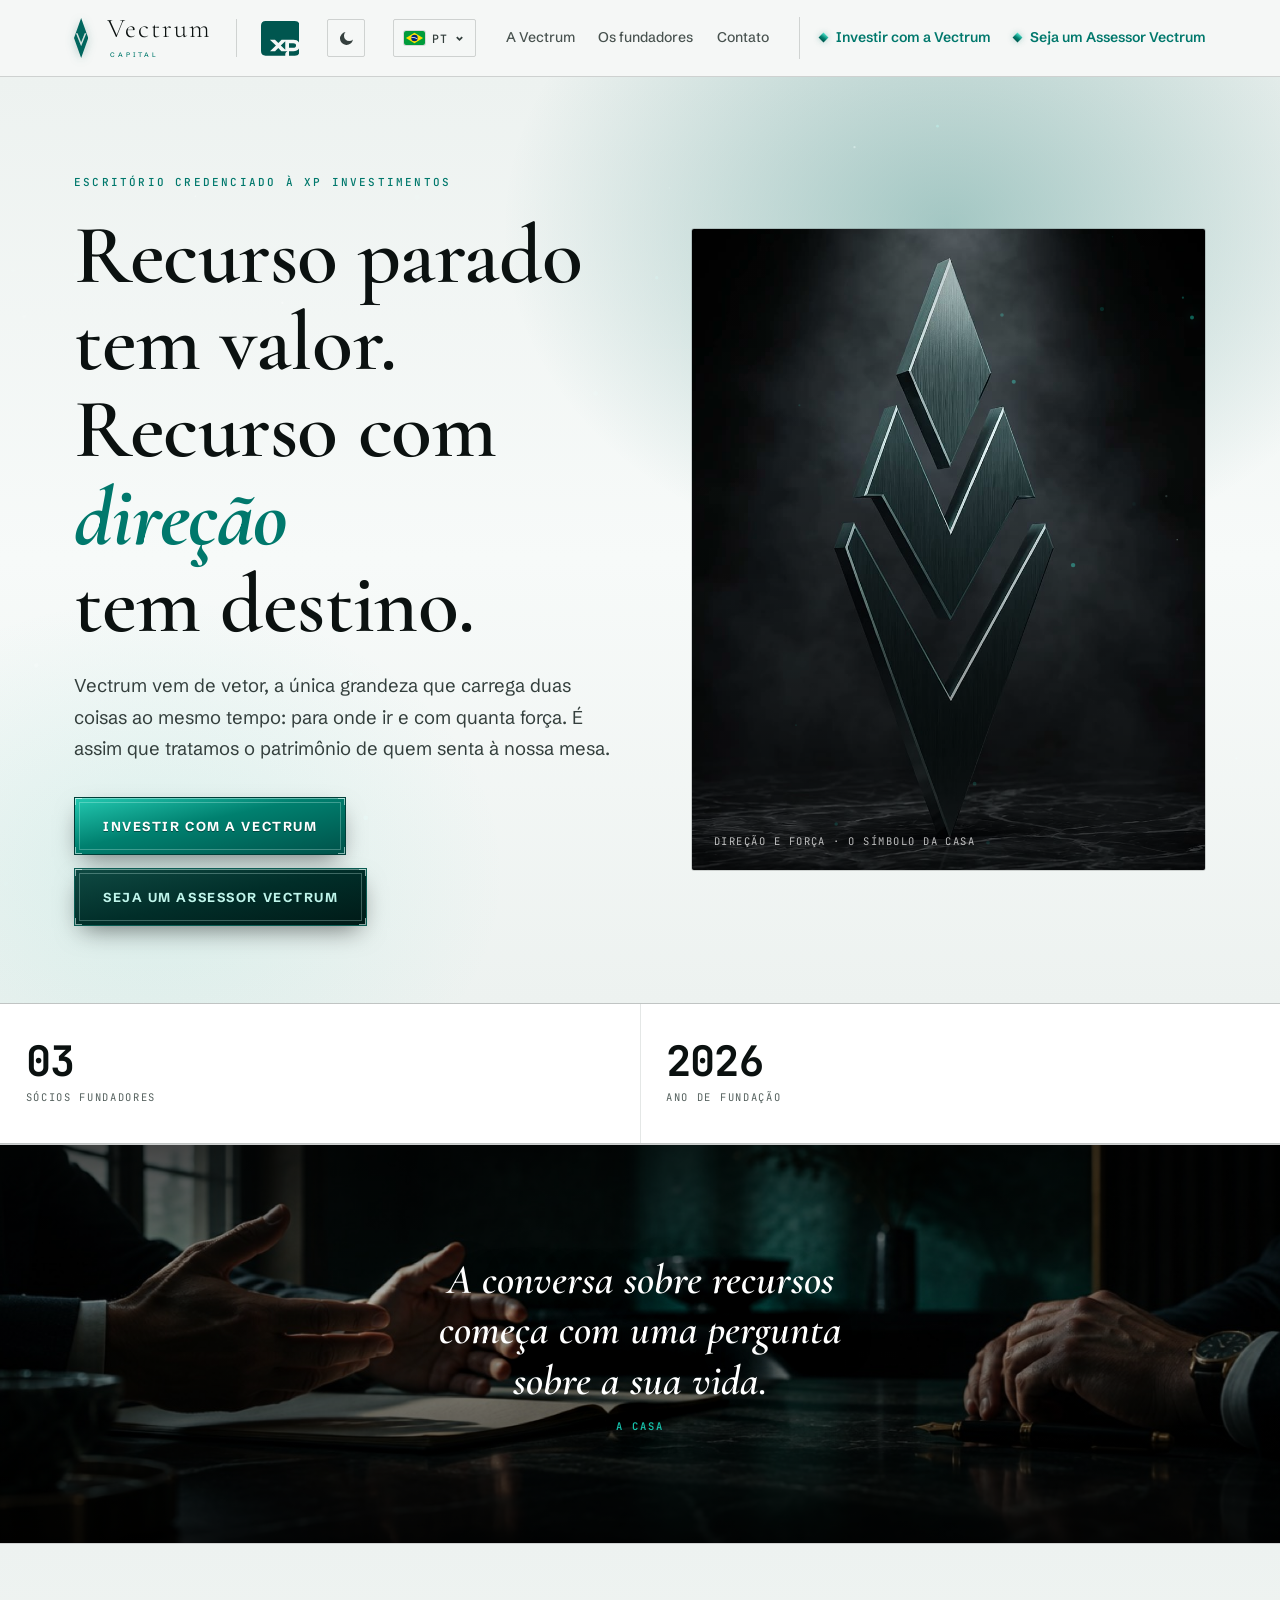
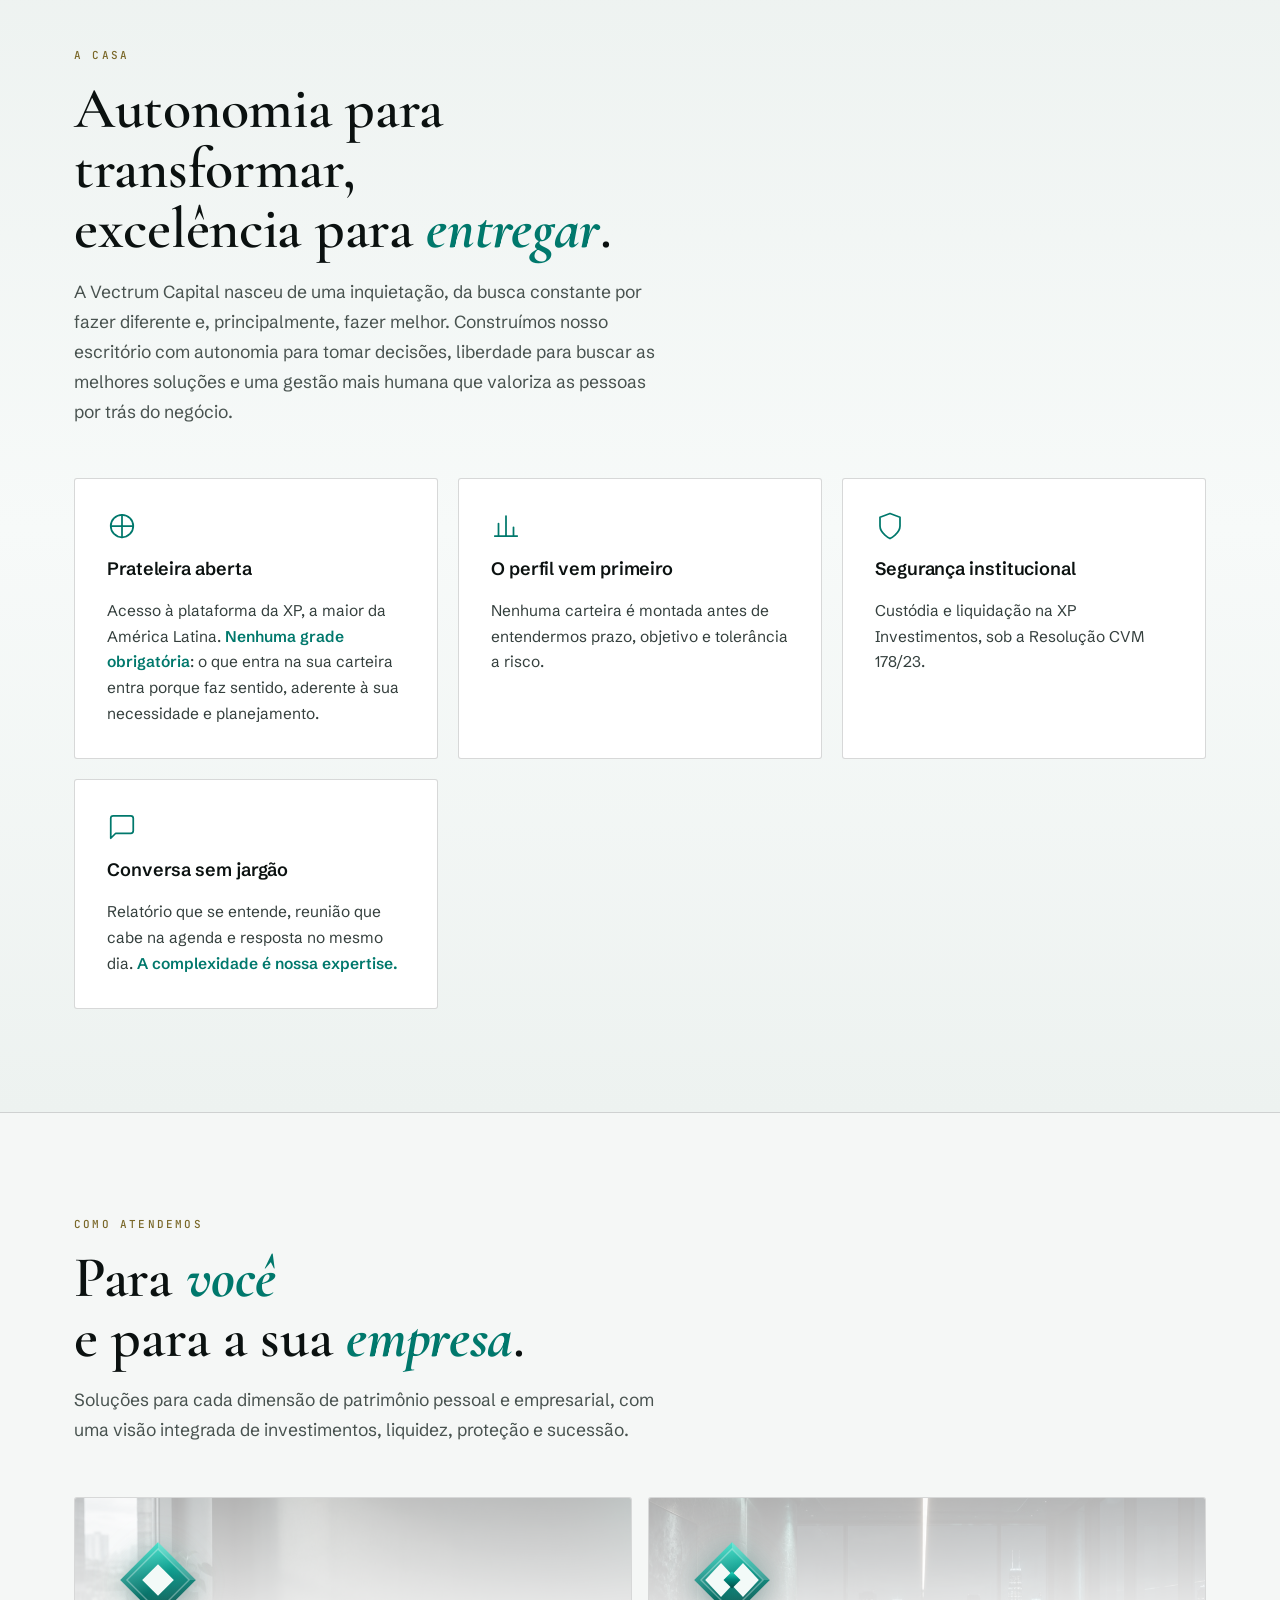
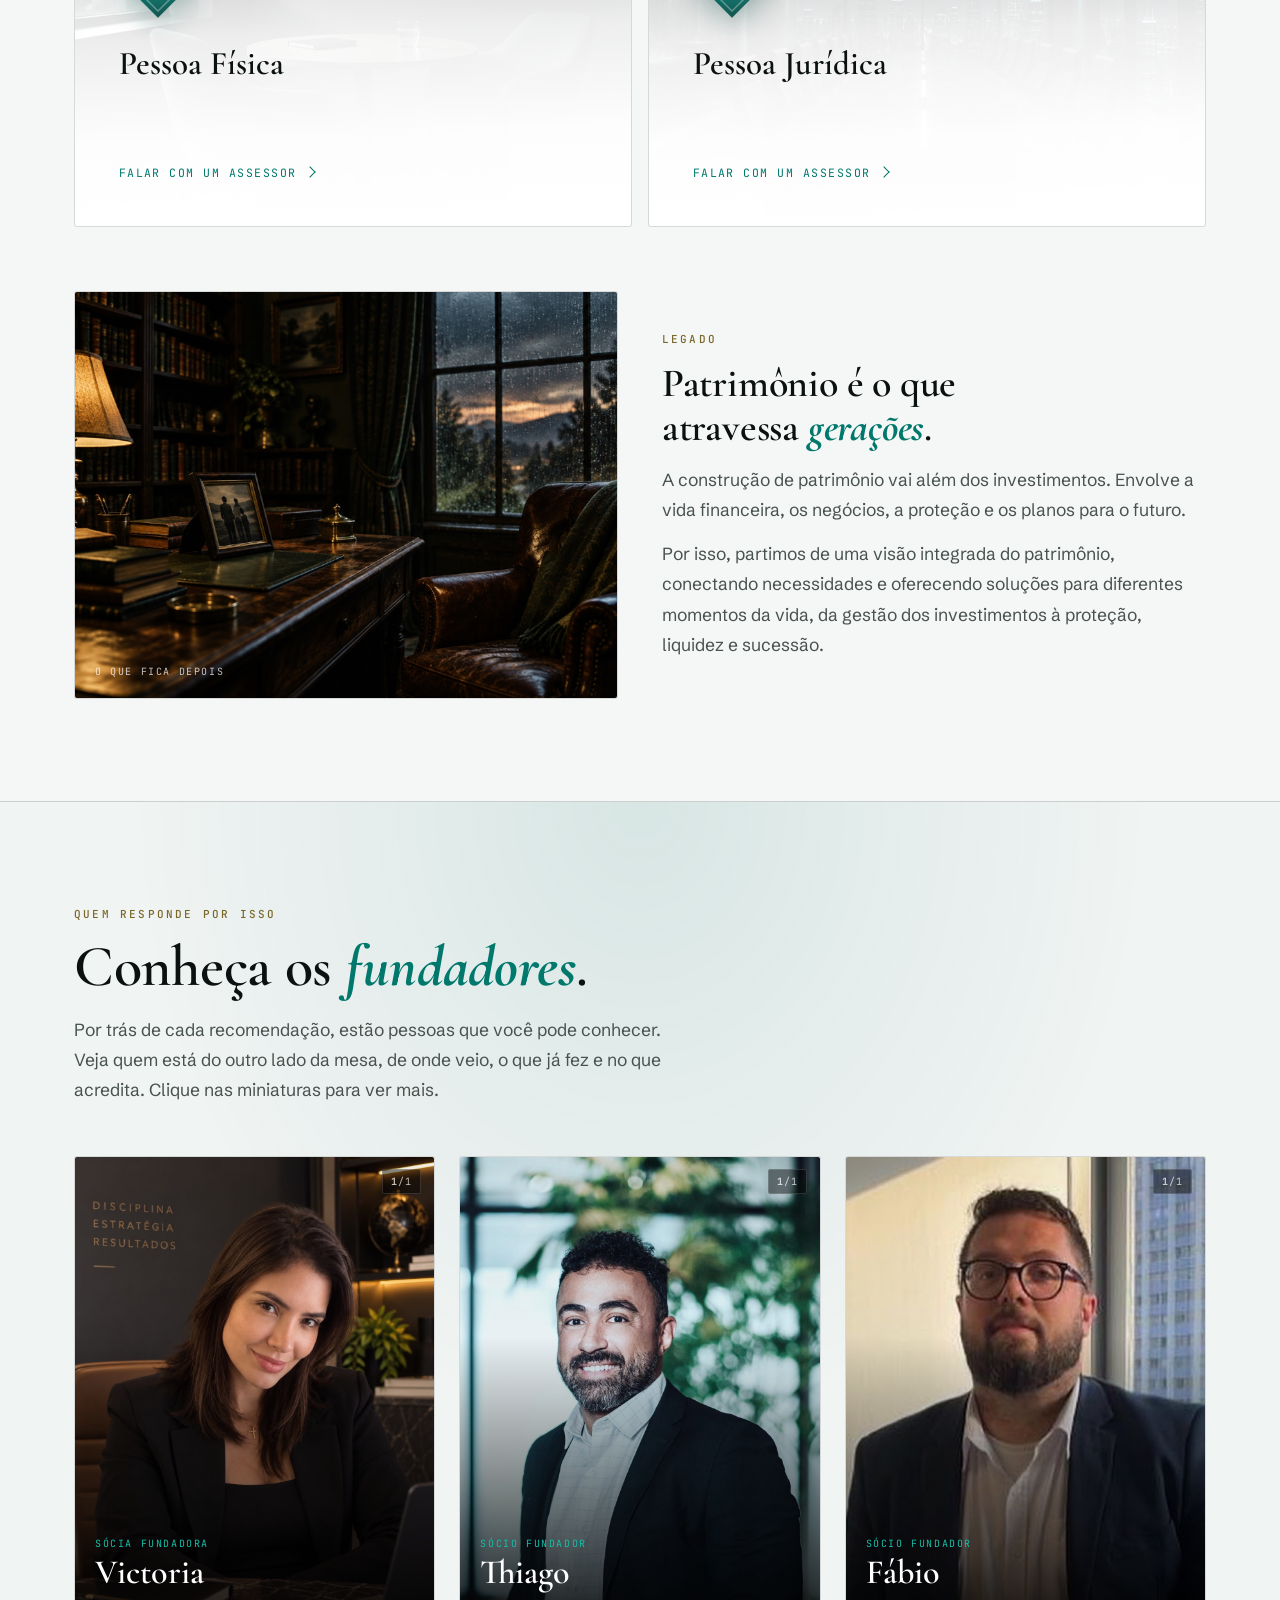
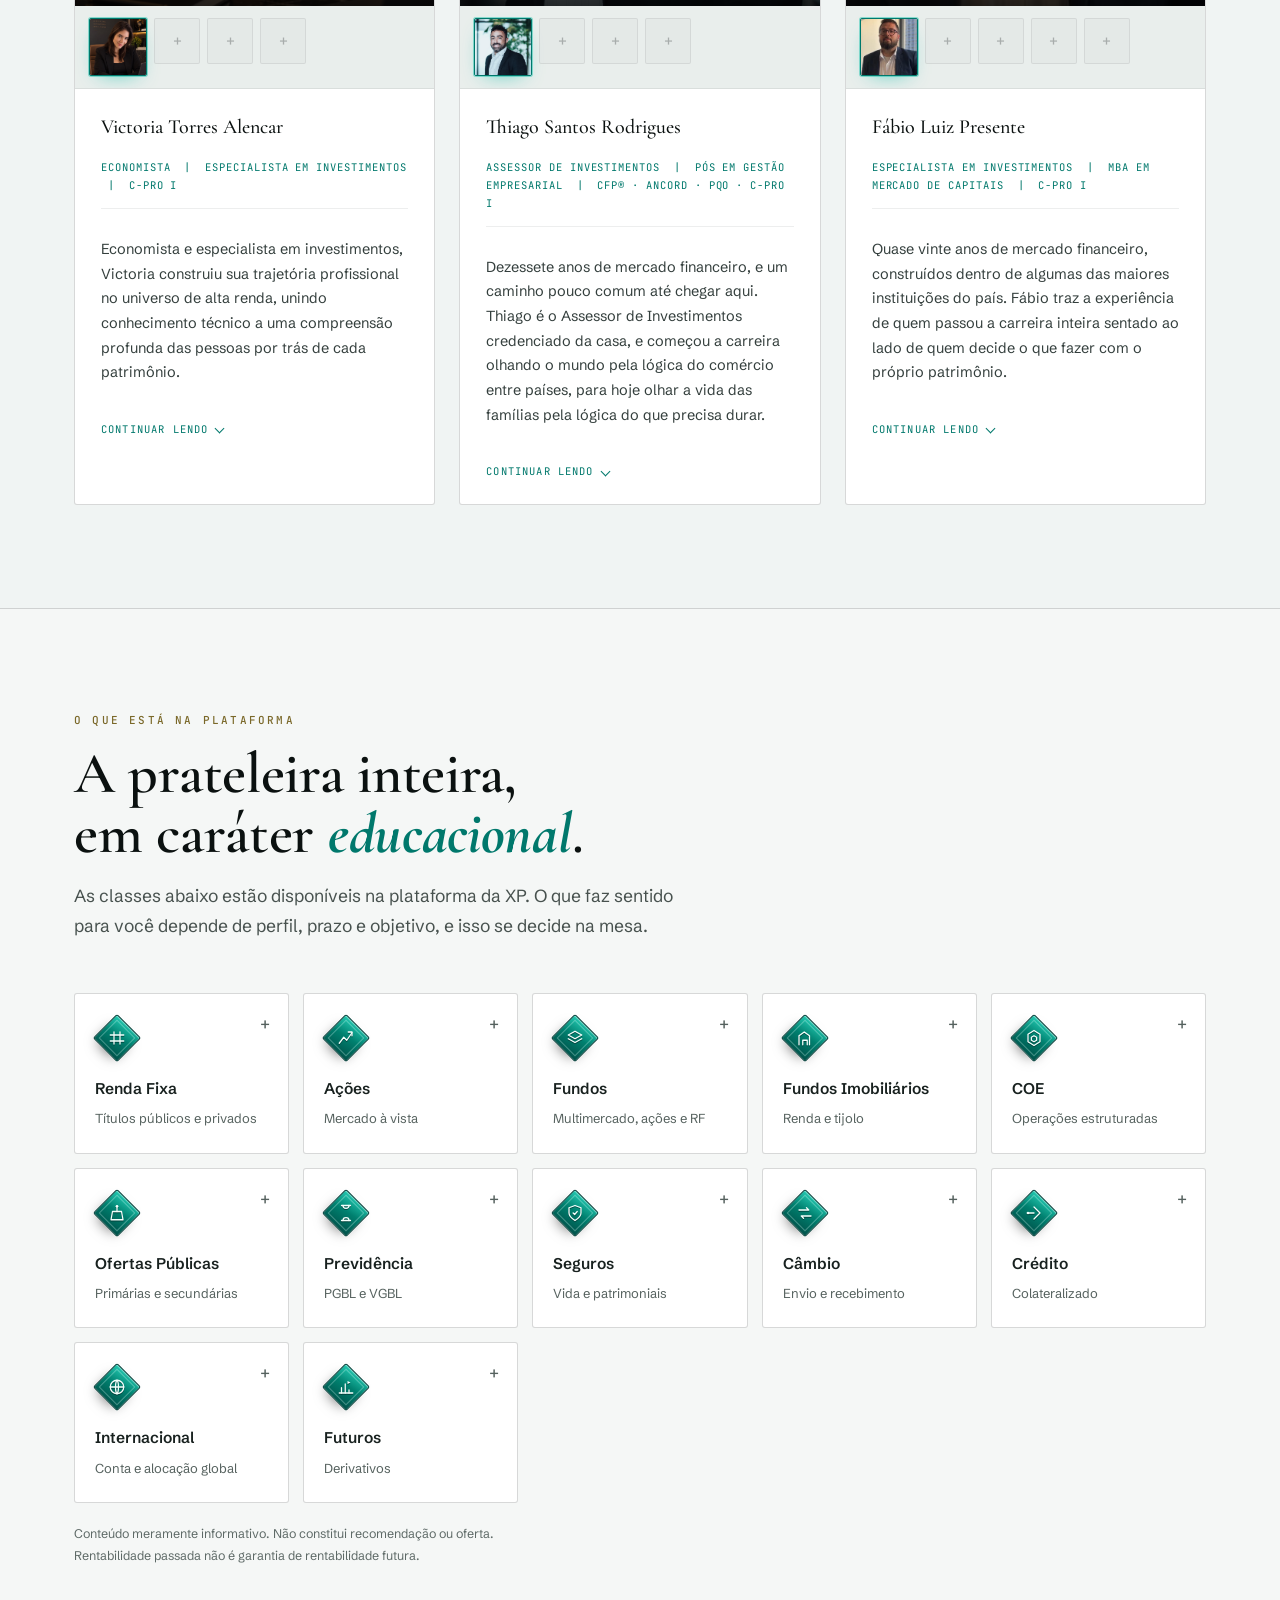
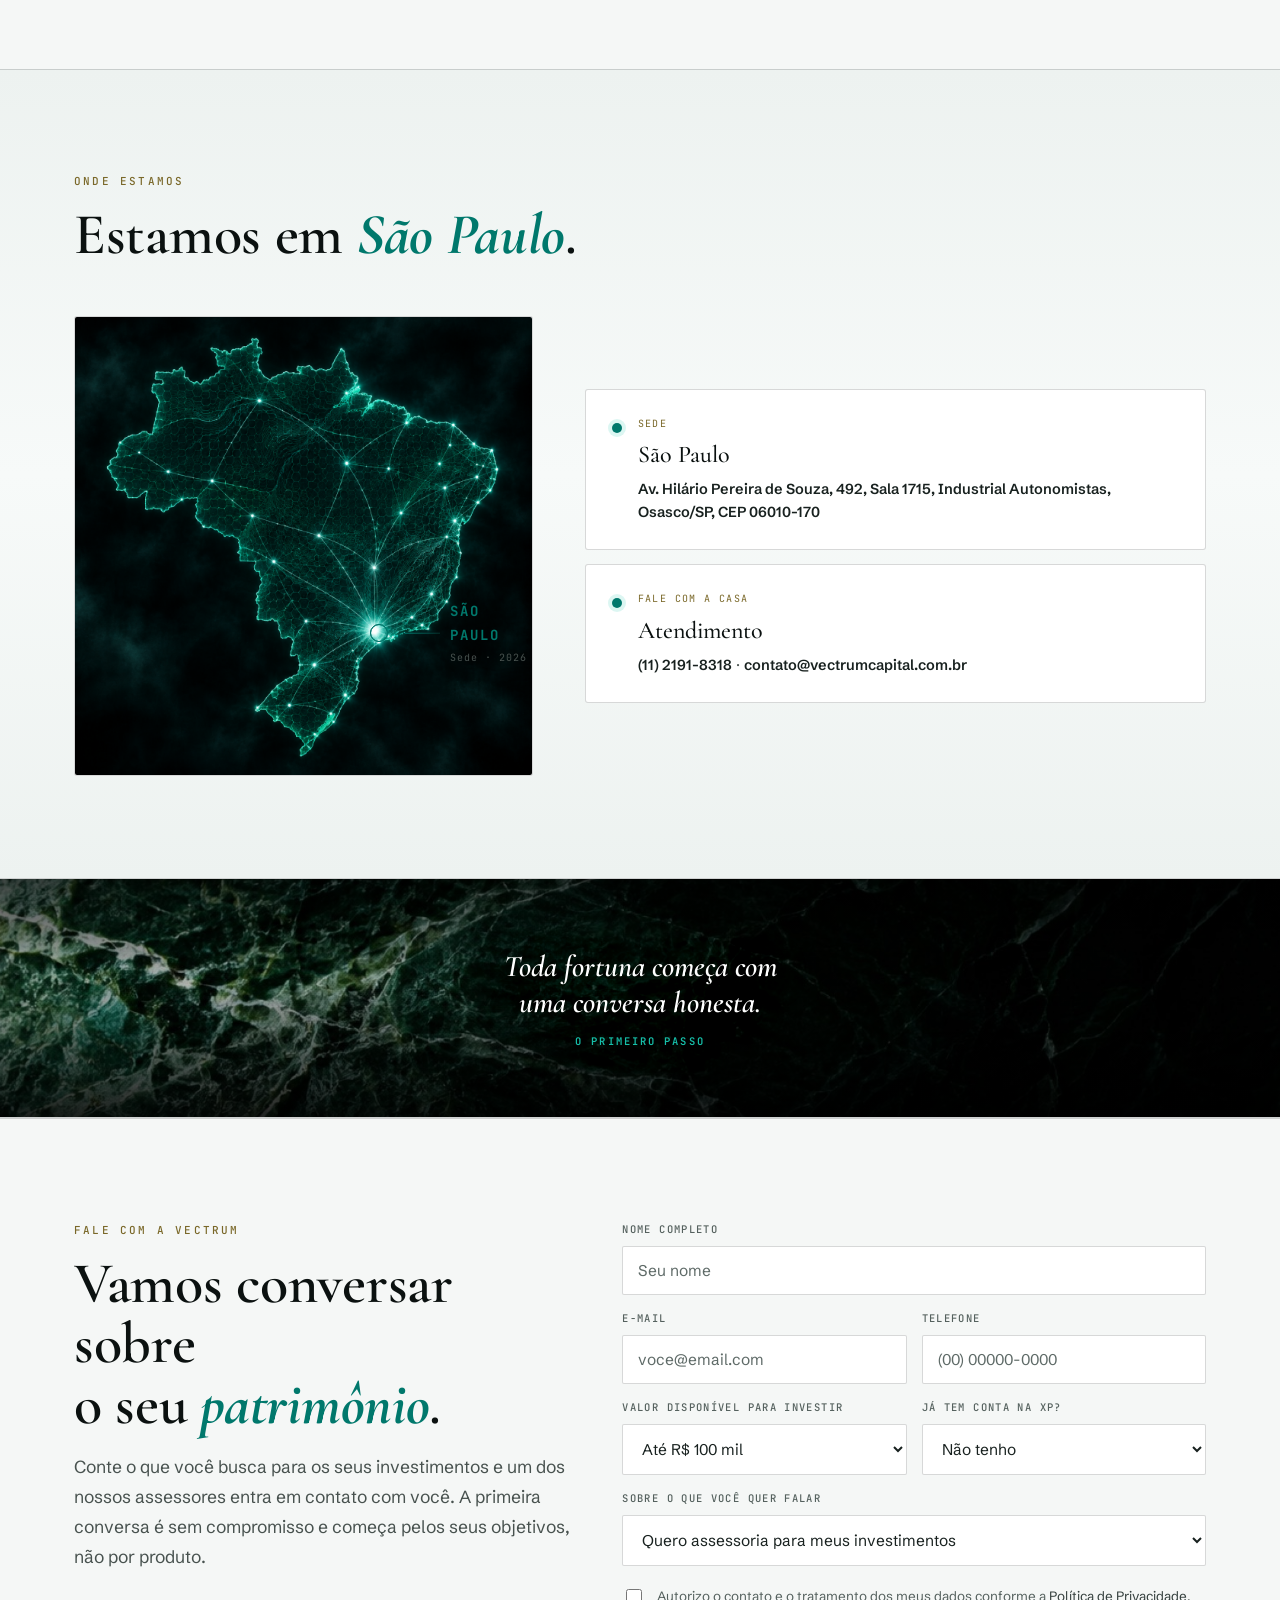
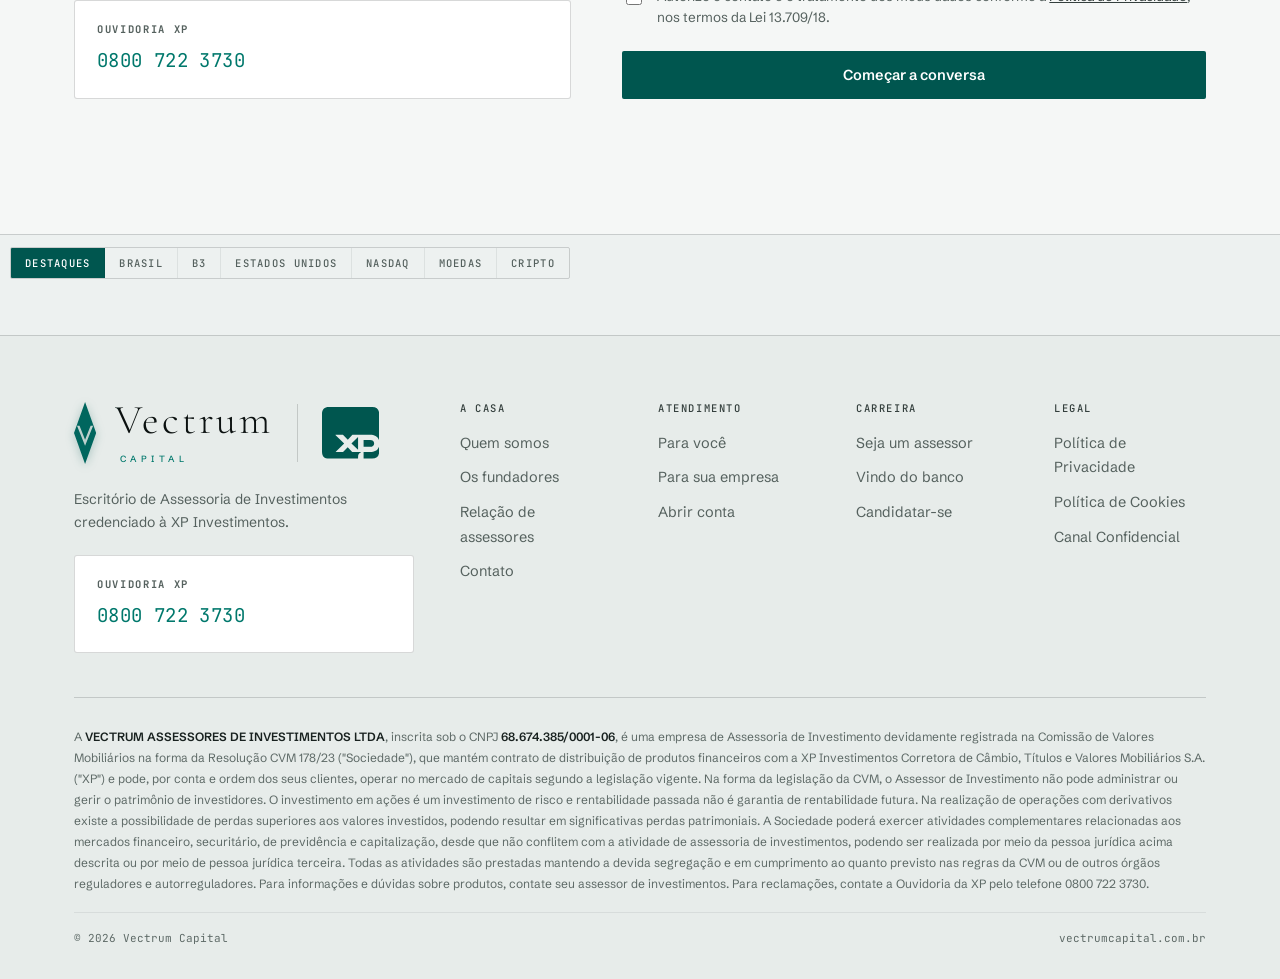
==== commit 553a7001: "feat: símbolo 3D novo (identidade do Wendell) no hero e logos para a assinatura de e-mail Co-Authore" ====
--- a/index.html
+++ b/index.html
@@ -713,12 +713,6 @@
 :root[data-tema="claro"] .lockup .vsym{fill:#00665E;animation:none;filter:drop-shadow(0 2px 5px rgba(0,86,79,.28))}
 :root[data-tema="claro"] .lockup .vname{background-image:linear-gradient(100deg,var(--ink-0) 0%,var(--ink-0) 38%,#00A08D 50%,var(--ink-0) 62%,var(--ink-0) 100%)}
 :root[data-tema="claro"] .lockup .xp{color:#00564F;filter:none}
-/* ---------- logo oficial (Wendell): simbolo + letreiro num so desenho; cores fixas do arquivo oficial ---------- */
-.vlogo{display:block;width:auto;aspect-ratio:6303/1964;--lg-s:#79B3AD;--lg-t:#1E5452}
-.lg-s{fill:var(--lg-s)}
-.lg-t{fill:var(--lg-t)}
-.nav-marca .vlogo{height:clamp(34px,4.2vw,46px)}
-.rodape-marca .vlogo{height:clamp(46px,5vw,64px)}
 /* no verde, a XP entra na versão branca (monocromática, como a assinatura conjunta pede) */
 :root[data-tema="verde"] .lockup .xp{color:#FFFFFF;filter:none}
 
@@ -850,7 +844,6 @@
 <body>
 
 <svg width="0" height="0" style="position:absolute" aria-hidden="true"><defs>
-  <symbol id="vlogo" viewBox="0 0 6303 1964"><path class="lg-s" d="M49.351 898.849L407.26 1449.49L765.163 898.849L778.79 877.978L809.981 951.234L404.994 1902.44V1902.46L0 951.234L32.9711 873.776L49.351 898.849Z"/><path class="lg-s" d="M406.796 898.469L614.21 491.42L736.711 779.142H672.324L594.148 898.849L407.26 1186.14L220.359 898.849L142.183 779.142H73.2699L197.411 487.555L406.796 898.469Z"/><path class="lg-s" d="M404.994 0.0140782L563.254 371.741L529.297 438.078L406.796 678.279L284.295 438.078L248.353 367.891L404.994 0V0.0140782Z"/><path class="lg-t" d="M2829.75 548.669C3054.38 548.669 3179.71 681.088 3187.99 841.882H3093.4C3082.76 728.381 2978.72 639.706 2829.75 639.706C2663.04 639.706 2534.17 766.212 2534.17 951.833C2534.17 1136.27 2663.04 1261.6 2829.75 1261.6C2984.63 1261.6 3082.76 1167.01 3093.4 1048.78H3189.17C3174.98 1216.67 3053.2 1352.64 2829.75 1352.64C2595.65 1352.64 2438.4 1190.66 2438.4 951.833C2438.4 709.461 2595.65 548.669 2829.75 548.669Z"/><path class="lg-t" d="M4651.55 1046.42C4651.55 1195.39 4755.59 1261.6 4865.54 1261.6C4966.04 1261.6 5070.08 1195.39 5070.08 1046.42V560.488H5167.03V1047.6C5167.03 1219.03 5055.89 1352.64 4865.54 1352.64C4665.73 1352.64 4554.6 1219.03 4554.6 1047.6V560.488H4651.55V1046.42Z"/><path class="lg-t" d="M1420.23 1299.44H1453.34L1685.06 560.488H1789.11L1533.73 1340.81H1338.65L1089.18 560.488H1194.41L1420.23 1299.44Z"/><path class="lg-t" d="M2363.29 651.531H1956.58V897.449H2338.46V988.485H1956.58V1249.78H2368.02V1340.81H1859.63V560.488H2363.29V651.531Z"/><path class="lg-t" d="M3846.02 651.531H3577.64V1340.81H3480.69V651.531H3212.31V560.488H3846.02V651.531Z"/><path class="lg-t" fill-rule="evenodd" clip-rule="evenodd" d="M4223.15 560.488C4373.31 560.489 4483.26 660.989 4483.26 806.412C4483.26 915.184 4419.41 970.751 4335.47 989.668V997.946C4407.59 997.946 4465.52 1012.13 4469.07 1088.98L4476.17 1340.81H4380.4L4373.31 1088.98C4373.31 1057.06 4362.67 1042.88 4315.37 1042.88H4013.88V1340.81H3916.93V560.488H4223.15ZM4013.88 951.833H4237.34C4321.28 951.833 4386.31 892.721 4386.31 813.508C4386.31 733.111 4318.92 651.531 4237.34 651.531H4013.88V951.833Z"/><path class="lg-t" d="M5643.97 1300.62H5661.71L5856.79 560.488H6056.6L6068.42 1340.81H5971.47L5959.65 610.149H5944.28L5748.02 1340.81H5557.67L5360.22 610.149H5346.03L5334.21 1340.81H5238.44L5250.26 560.488H5446.53L5643.97 1300.62Z"/><path class="lg-t" d="M6224.8 594.353C6237.68 594.353 6248.51 599.673 6255.28 609.409L6256.68 611.345L6243.56 620.475L6242.46 618.602C6239.38 613.281 6233.45 610.557 6224.8 610.557C6211.08 610.558 6204.43 617.21 6204.42 630.935C6204.42 644.662 6211.08 651.319 6224.8 651.32C6233.45 651.32 6239.38 648.596 6242.46 643.274L6243.56 641.339V641.219L6256.68 650.349L6255.35 652.285C6248.57 662.021 6237.68 667.404 6224.8 667.404C6203.34 667.403 6187.74 652.043 6187.74 630.879C6187.74 609.714 6203.34 594.354 6224.8 594.353Z"/><path class="lg-t" fill-rule="evenodd" clip-rule="evenodd" d="M6223.3 553.287C6271.31 553.288 6302.46 588 6302.46 630.815C6302.46 673.631 6271.31 708.343 6223.3 708.344C6175.28 708.344 6144.14 673.631 6144.14 630.815C6144.14 588 6175.28 553.287 6223.3 553.287ZM6223.35 568.892C6187.67 568.893 6161.61 598.946 6161.61 630.815C6161.61 662.685 6187.67 692.744 6223.35 692.745C6259.03 692.745 6285.1 662.685 6285.1 630.815C6285.1 598.946 6259.03 568.892 6223.35 568.892Z"/><path class="lg-t" d="M3559.81 1655.17C3593.17 1642.7 3625.29 1639.74 3656.16 1646.29C3687.03 1652.52 3714.16 1668.27 3737.54 1693.52L3710.88 1737.49C3704.64 1729.38 3697.63 1722.67 3689.83 1717.37C3682.35 1712.07 3674.55 1707.86 3666.45 1704.74C3658.65 1701.32 3651.01 1698.98 3643.53 1697.73C3636.04 1696.17 3629.18 1695.39 3622.95 1695.39C3608.91 1695.39 3595.35 1698.36 3582.25 1704.28C3569.16 1710.2 3557.47 1718.31 3547.18 1728.6C3537.2 1738.89 3529.09 1751.05 3522.86 1765.08C3516.93 1778.8 3513.97 1793.61 3513.97 1809.51C3515.84 1824.17 3520.21 1837.74 3527.07 1850.21C3533.93 1862.37 3542.35 1872.97 3552.32 1882.01C3562.61 1891.05 3573.99 1898.07 3586.46 1903.06C3598.93 1908.05 3611.57 1910.55 3624.35 1910.55C3630.59 1910.55 3637.13 1910.07 3643.99 1909.14C3651.16 1907.89 3658.49 1905.86 3665.98 1903.06C3673.77 1899.94 3681.72 1895.73 3689.83 1890.43C3697.94 1884.82 3706.04 1877.65 3714.15 1868.92L3737.54 1917.09C3717.59 1934.87 3698.56 1947.03 3680.48 1953.58H3681.41C3660.52 1960.75 3640.1 1964.17 3620.14 1963.86C3610.17 1963.24 3599.87 1961.83 3589.27 1959.65C3578.67 1957.47 3568.85 1954.66 3559.81 1951.23C3546.09 1945 3533.14 1937.05 3520.98 1927.38C3509.14 1917.41 3498.54 1906.18 3489.18 1893.71C3480.14 1880.92 3472.96 1866.89 3467.66 1851.61C3462.36 1836.02 3459.72 1819.49 3459.72 1802.03C3459.72 1784.57 3462.21 1768.2 3467.2 1752.92C3472.5 1737.64 3479.67 1723.77 3488.71 1711.3C3497.75 1698.83 3508.36 1687.91 3520.52 1678.55C3532.68 1668.89 3545.77 1661.09 3559.81 1655.17Z"/><path class="lg-t" fill-rule="evenodd" clip-rule="evenodd" d="M4059.44 1640.67C4074.09 1669.04 4088.28 1696.64 4102 1723.45C4116.03 1750.27 4129.91 1776.93 4143.63 1803.43C4157.35 1829.63 4171.06 1855.98 4184.78 1882.48C4198.5 1908.99 4212.7 1936.11 4227.35 1963.86H4168.88L4138.48 1901.66H3982.73L3950.46 1963.86H3890.59C3905.55 1935.8 3920.06 1908.36 3934.09 1881.55C3948.12 1854.73 3962 1828.22 3975.72 1802.03C3989.44 1775.53 4003.15 1749.02 4016.87 1722.52C4030.59 1695.7 4044.78 1668.42 4059.44 1640.67ZM4005.18 1854.89H4113.23L4059.44 1751.52L4005.18 1854.89Z"/><path class="lg-t" fill-rule="evenodd" clip-rule="evenodd" d="M5536.48 1640.67C5551.13 1669.04 5565.33 1696.64 5579.04 1723.45C5593.08 1750.27 5606.95 1776.93 5620.67 1803.43C5634.39 1829.63 5648.11 1855.98 5661.83 1882.48C5675.55 1908.99 5689.74 1936.11 5704.4 1963.86H5645.93L5615.53 1901.66H5459.77L5427.51 1963.86H5367.63C5382.6 1935.8 5397.1 1908.36 5411.13 1881.55C5425.17 1854.73 5439.04 1828.22 5452.76 1802.03C5466.48 1775.53 5480.2 1749.02 5493.92 1722.52C5507.64 1695.7 5521.82 1668.42 5536.48 1640.67ZM5482.23 1854.89H5590.27L5536.48 1751.52L5482.23 1854.89Z"/><path class="lg-t" fill-rule="evenodd" clip-rule="evenodd" d="M4518.39 1641.6C4532.73 1641.6 4546.14 1644.26 4558.61 1649.56C4571.39 1654.86 4582.47 1662.19 4591.82 1671.54C4601.17 1680.9 4608.5 1691.96 4613.8 1704.74C4619.42 1717.22 4622.22 1730.63 4622.22 1744.97C4622.22 1759.32 4619.42 1772.72 4613.8 1785.19C4608.5 1797.67 4601.17 1808.58 4591.82 1817.93C4582.47 1827.29 4571.39 1834.78 4558.61 1840.39C4546.14 1845.69 4532.73 1848.34 4518.39 1848.34H4451.5V1962.46H4396.31V1641.6H4518.39ZM4451.5 1793.15H4518.39C4524.94 1793.15 4531.17 1791.9 4537.1 1789.4C4543.33 1786.91 4548.63 1783.48 4553 1779.11C4557.36 1774.75 4560.8 1769.61 4563.29 1763.68C4566.1 1757.76 4567.5 1751.52 4567.5 1744.97C4567.5 1738.43 4566.1 1732.19 4563.29 1726.26C4560.8 1720.34 4557.36 1715.19 4553 1710.83C4548.63 1706.15 4543.33 1702.57 4537.1 1700.07C4531.17 1697.58 4524.94 1696.33 4518.39 1696.33H4451.5V1793.15Z"/><path class="lg-t" d="M4868.21 1962.46H4813.02V1641.14H4868.21V1962.46Z"/><path class="lg-t" d="M5281.92 1697.26H5196.79V1962.46H5142.07V1697.26H5056.94V1642.08H5281.92V1697.26Z"/><path class="lg-t" d="M5928.49 1907.27H6060.86V1962.46H5873.31V1641.6H5928.49V1907.27Z"/></symbol>
   <symbol id="vsym" viewBox="0 0 40 112"><path fill-rule="evenodd" d="M20 0L40 56L20 112L0 56Z M5.5 43L10 43L20 68L30 43L34.5 43L20 79Z"/></symbol>
   <linearGradient id="esmeralda" x1="0" y1="0" x2="0" y2="1"><stop offset="0%" stop-color="#4FE6CF"/><stop offset="48%" stop-color="#00A08D"/><stop offset="100%" stop-color="#005850"/></linearGradient>
   <linearGradient id="metal" x1="0" y1="0" x2="0" y2="1">
@@ -871,7 +864,10 @@
 <nav class="nav">
   <div class="wrap nav-in">
     <a data-i18n-a="aria-label:ka42d8a34" class="nav-marca lockup" href="#topo" aria-label="Vectrum Capital, escritório credenciado à XP Investimentos">
-      <span class="lk-v"><svg class="vlogo" viewBox="0 0 6303 1964" role="img" aria-label="Vectrum Capital"><use href="#vlogo"/></svg></span>
+      <span class="lk-v">
+        <svg class="vsym" viewBox="0 0 40 112" aria-hidden="true"><use href="#vsym"/></svg>
+        <span><span data-i18n="k9fcedc9a" class="vname">Vectrum</span><span data-i18n="k2bd8d265" class="vdesc" style="display:block">Capital</span></span>
+      </span>
       <span class="lk-fio"></span>
       <svg class="xp" viewBox="0 0 56 51" aria-hidden="true"><use href="#xp"/></svg>
     </a>
@@ -917,7 +913,7 @@
       </div>
     </div>
     <div class="hero-visual">
-      <video data-i18n-a="aria-label:ke629a6fa" src="hero-obj.mp4" poster="hero-obj.jpg" autoplay muted loop playsinline preload="metadata"
+      <video data-i18n-a="aria-label:ke629a6fa" src="hero-simbolo.mp4" poster="hero-simbolo.jpg" autoplay muted loop playsinline preload="metadata"
              aria-label="O símbolo da Vectrum como objeto de metal, com névoa passando ao fundo"></video>
       <span data-i18n="k14ba2492" class="legenda">Direção e força · o símbolo da casa</span>
     </div>
@@ -1285,7 +1281,10 @@
     <div class="rodape-topo">
       <div class="rodape-marca">
         <div class="lockup">
-          <span class="lk-v"><svg class="vlogo" viewBox="0 0 6303 1964" role="img" aria-label="Vectrum Capital"><use href="#vlogo"/></svg></span>
+          <span class="lk-v">
+            <svg class="vsym" viewBox="0 0 40 112" aria-hidden="true"><use href="#vsym"/></svg>
+            <span><span data-i18n="k9fcedc9a" class="vname">Vectrum</span><span data-i18n="k2bd8d265" class="vdesc" style="display:block">Capital</span></span>
+          </span>
           <span class="lk-fio"></span>
           <svg data-i18n-a="aria-label:ke525a57a" class="xp" viewBox="0 0 56 51" aria-label="XP Investimentos"><use href="#xp"/></svg>
         </div>
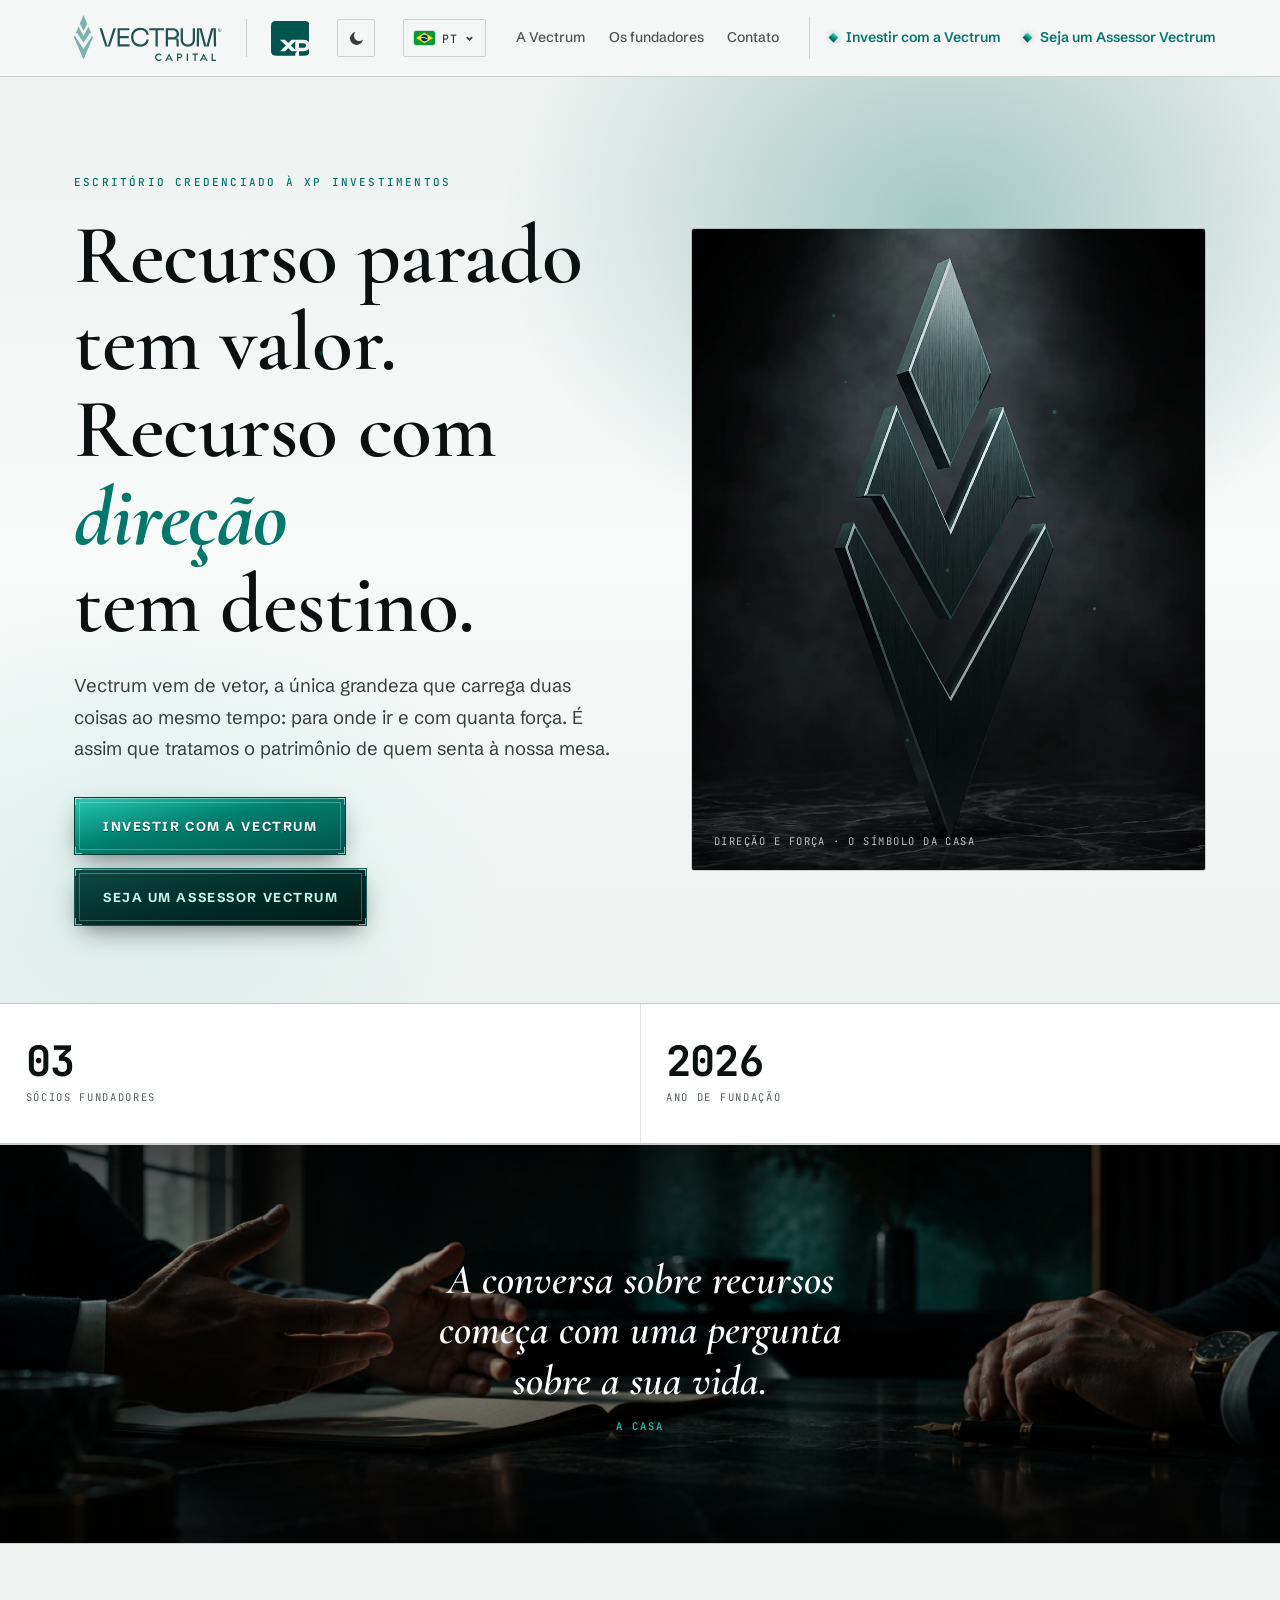
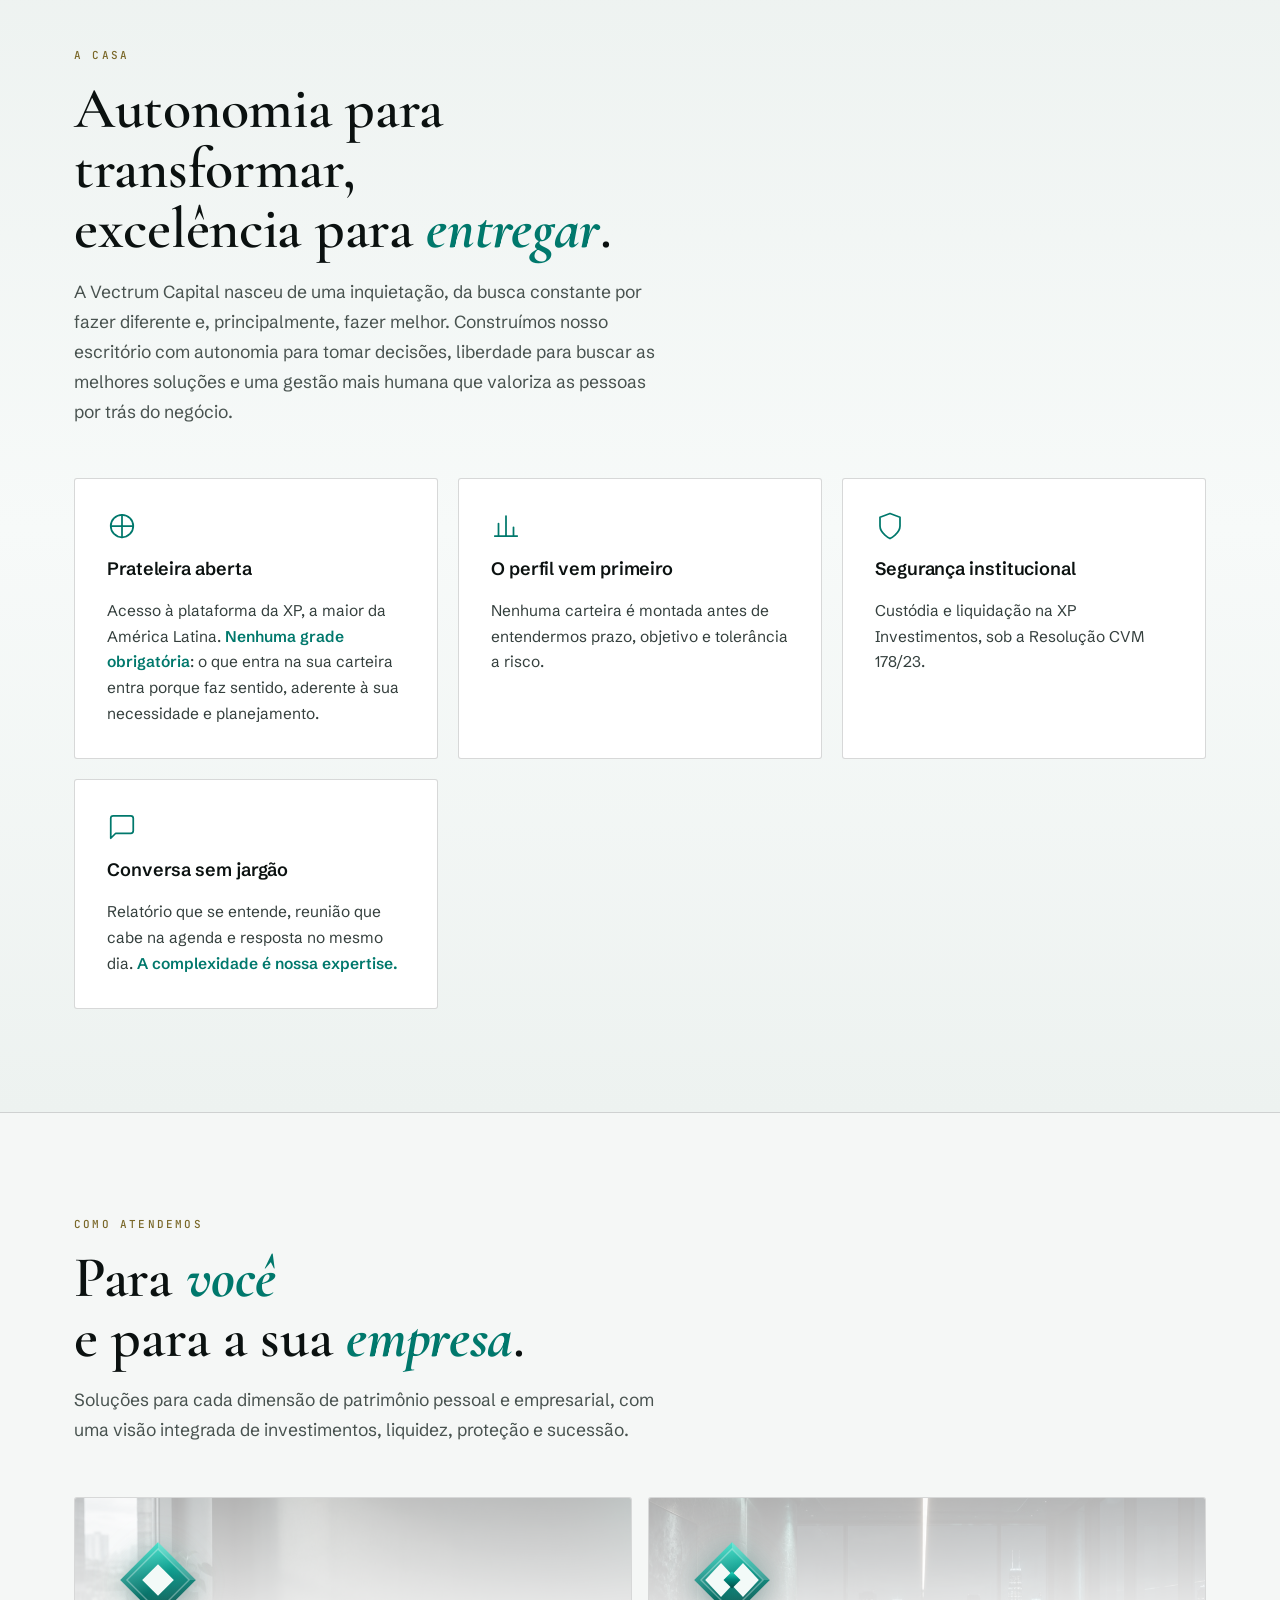
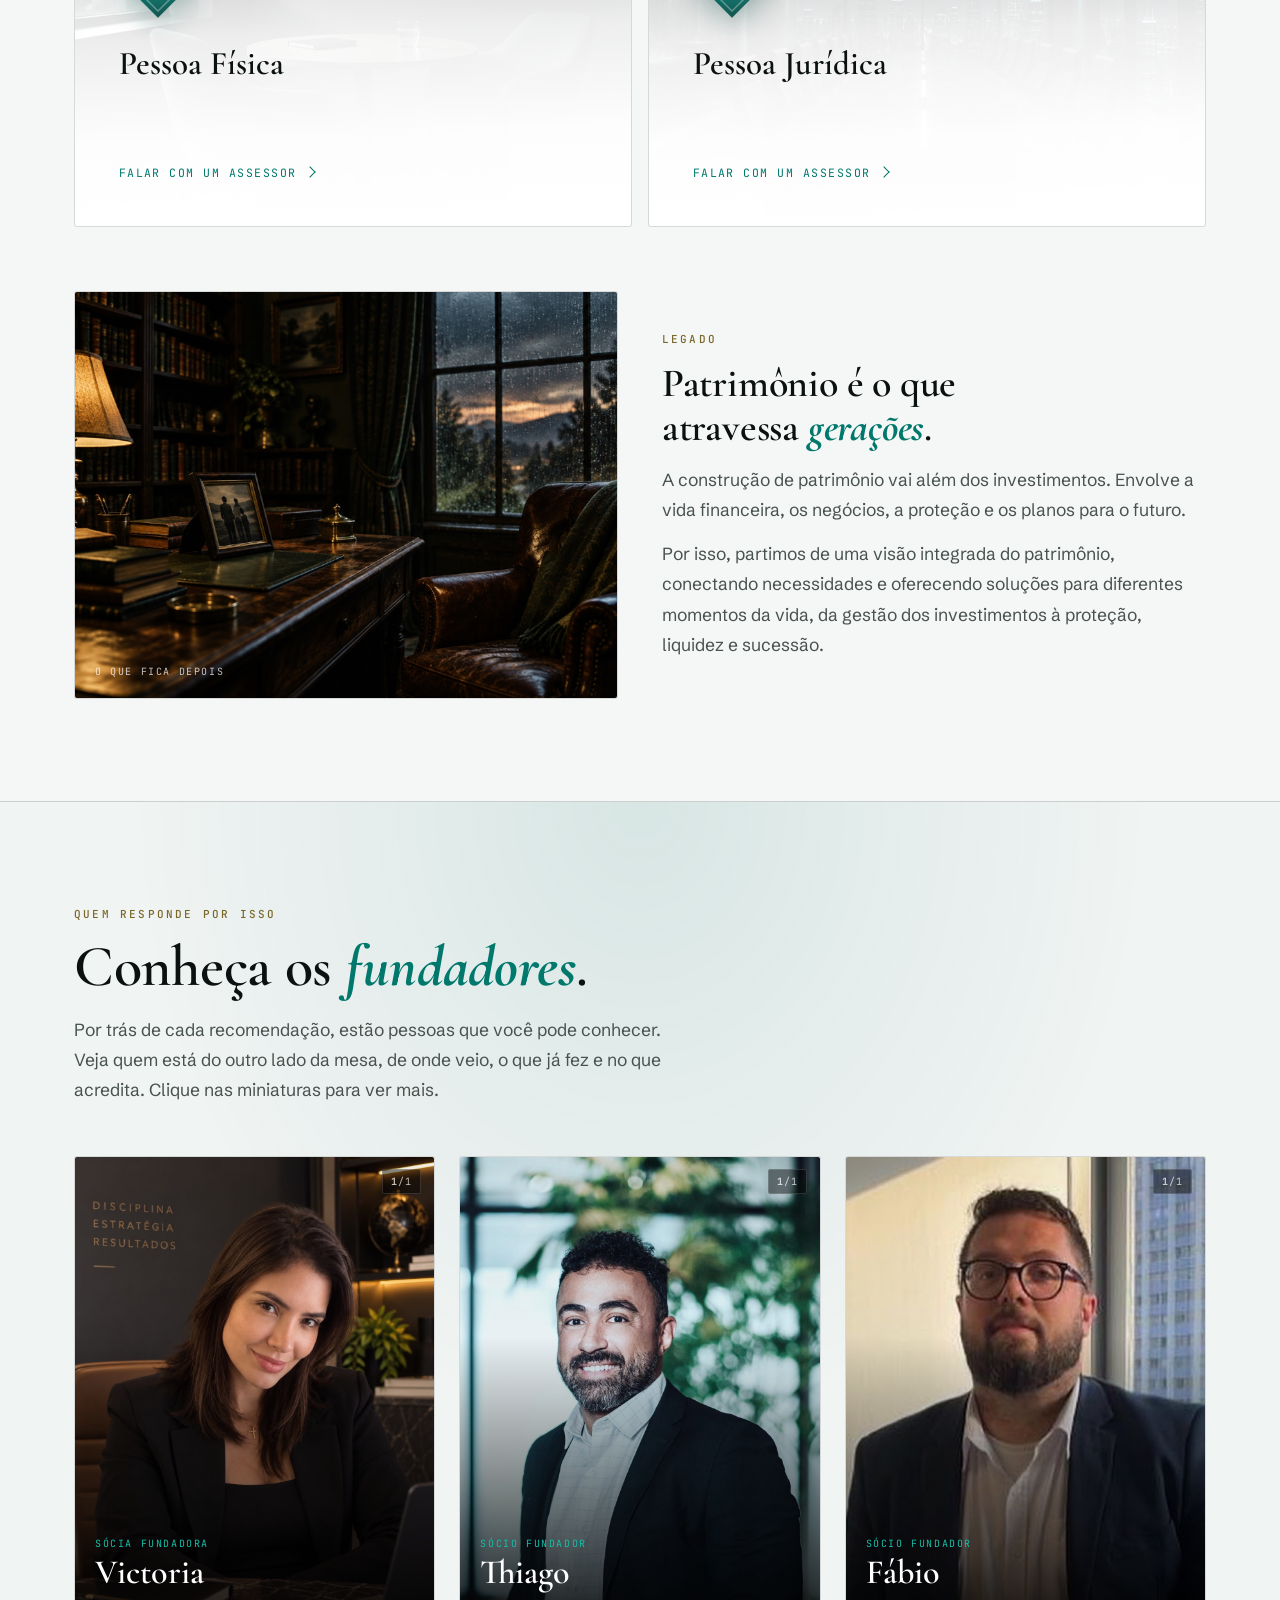
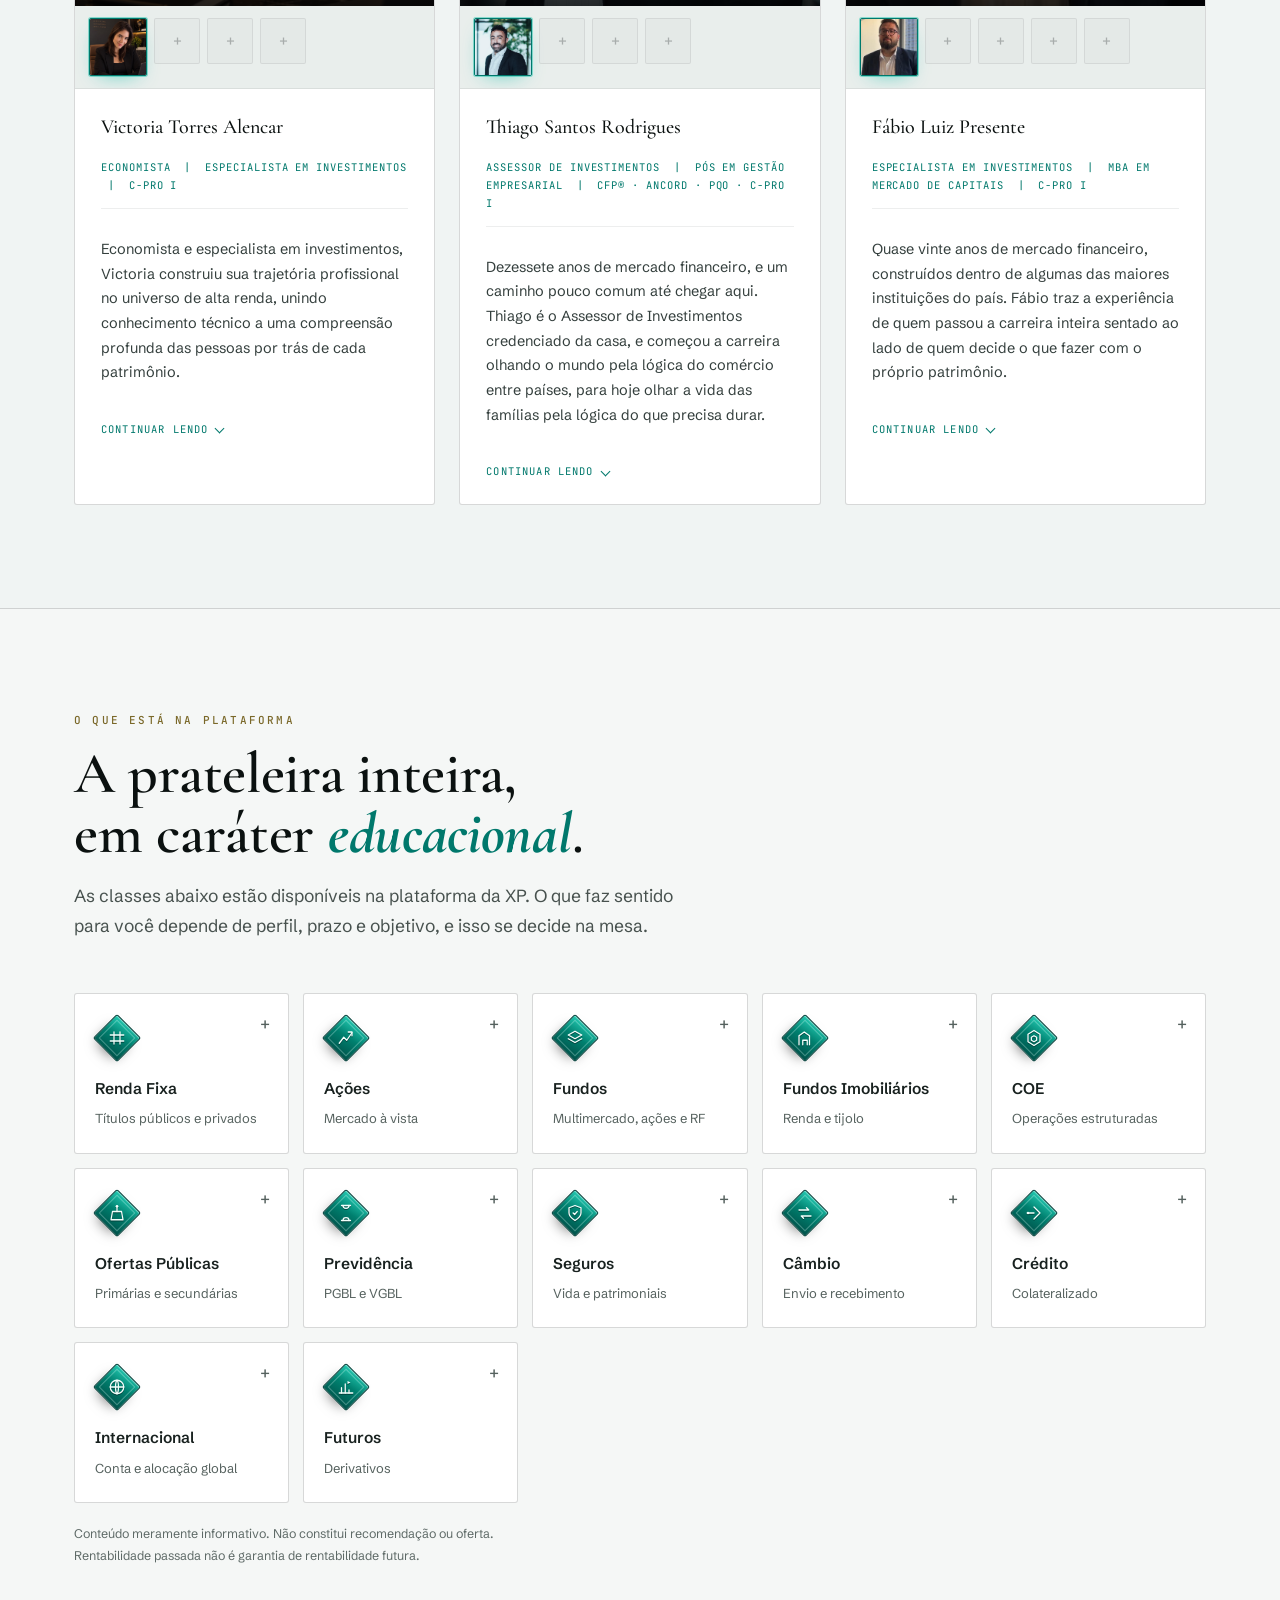
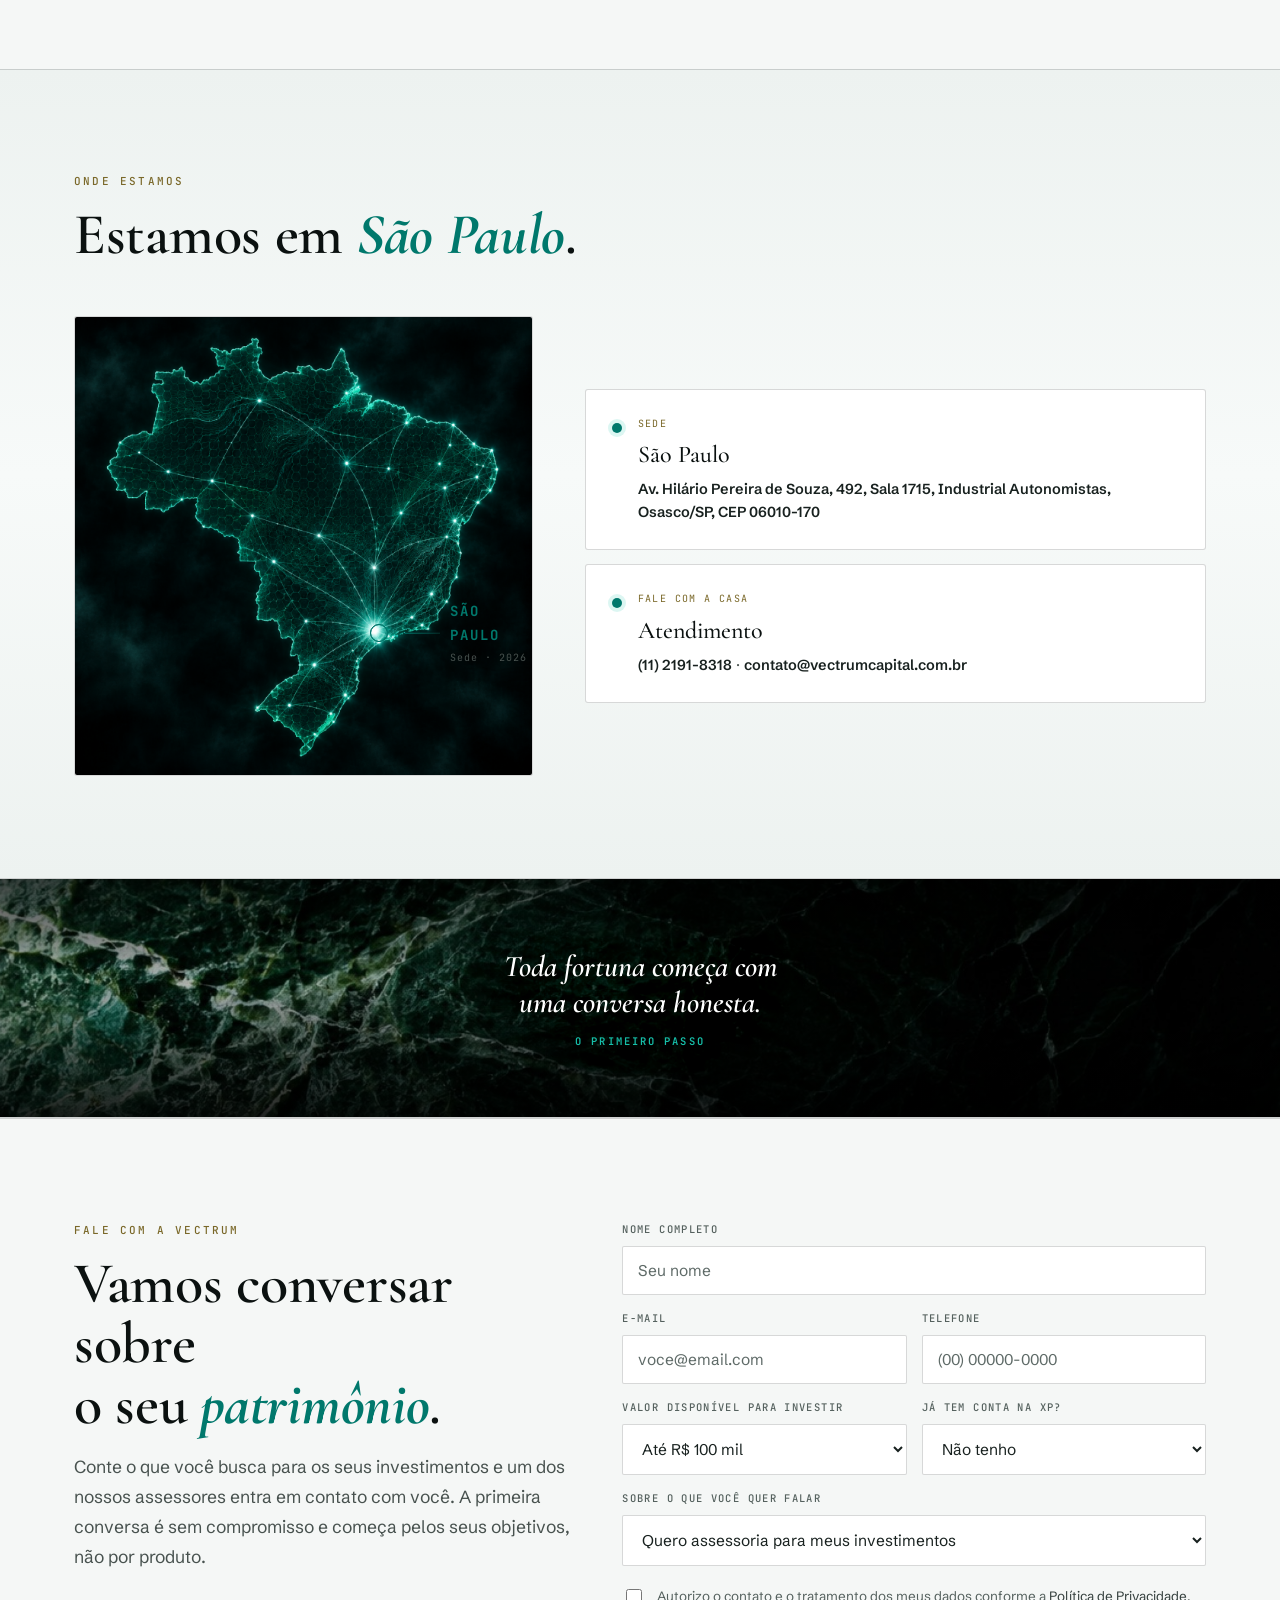
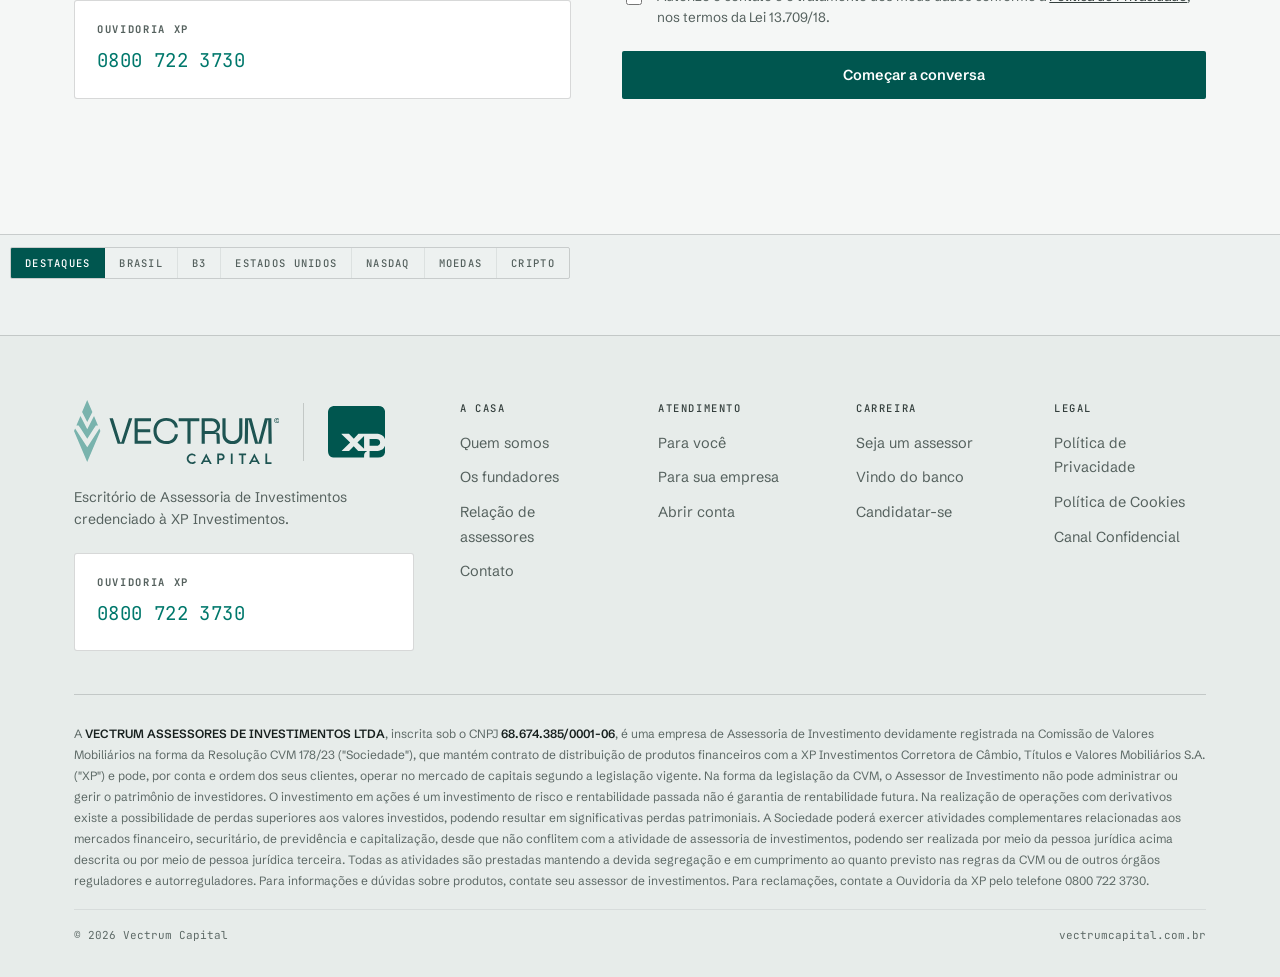
==== commit 96985e4e: "feat: traz as alteracoes do Krawk que estavam no ar (hero-simbolo, assinatura) e mantem o logo ofici" ====
--- a/index.html
+++ b/index.html
@@ -713,6 +713,12 @@
 :root[data-tema="claro"] .lockup .vsym{fill:#00665E;animation:none;filter:drop-shadow(0 2px 5px rgba(0,86,79,.28))}
 :root[data-tema="claro"] .lockup .vname{background-image:linear-gradient(100deg,var(--ink-0) 0%,var(--ink-0) 38%,#00A08D 50%,var(--ink-0) 62%,var(--ink-0) 100%)}
 :root[data-tema="claro"] .lockup .xp{color:#00564F;filter:none}
+/* ---------- logo oficial (Wendell): simbolo + letreiro num so desenho; cores fixas do arquivo oficial ---------- */
+.vlogo{display:block;width:auto;aspect-ratio:6303/1964;--lg-s:#79B3AD;--lg-t:#1E5452}
+.lg-s{fill:var(--lg-s)}
+.lg-t{fill:var(--lg-t)}
+.nav-marca .vlogo{height:clamp(34px,4.2vw,46px)}
+.rodape-marca .vlogo{height:clamp(46px,5vw,64px)}
 /* no verde, a XP entra na versão branca (monocromática, como a assinatura conjunta pede) */
 :root[data-tema="verde"] .lockup .xp{color:#FFFFFF;filter:none}
 
@@ -844,6 +850,7 @@
 <body>
 
 <svg width="0" height="0" style="position:absolute" aria-hidden="true"><defs>
+  <symbol id="vlogo" viewBox="0 0 6303 1964"><path class="lg-s" d="M49.351 898.849L407.26 1449.49L765.163 898.849L778.79 877.978L809.981 951.234L404.994 1902.44V1902.46L0 951.234L32.9711 873.776L49.351 898.849Z"/><path class="lg-s" d="M406.796 898.469L614.21 491.42L736.711 779.142H672.324L594.148 898.849L407.26 1186.14L220.359 898.849L142.183 779.142H73.2699L197.411 487.555L406.796 898.469Z"/><path class="lg-s" d="M404.994 0.0140782L563.254 371.741L529.297 438.078L406.796 678.279L284.295 438.078L248.353 367.891L404.994 0V0.0140782Z"/><path class="lg-t" d="M2829.75 548.669C3054.38 548.669 3179.71 681.088 3187.99 841.882H3093.4C3082.76 728.381 2978.72 639.706 2829.75 639.706C2663.04 639.706 2534.17 766.212 2534.17 951.833C2534.17 1136.27 2663.04 1261.6 2829.75 1261.6C2984.63 1261.6 3082.76 1167.01 3093.4 1048.78H3189.17C3174.98 1216.67 3053.2 1352.64 2829.75 1352.64C2595.65 1352.64 2438.4 1190.66 2438.4 951.833C2438.4 709.461 2595.65 548.669 2829.75 548.669Z"/><path class="lg-t" d="M4651.55 1046.42C4651.55 1195.39 4755.59 1261.6 4865.54 1261.6C4966.04 1261.6 5070.08 1195.39 5070.08 1046.42V560.488H5167.03V1047.6C5167.03 1219.03 5055.89 1352.64 4865.54 1352.64C4665.73 1352.64 4554.6 1219.03 4554.6 1047.6V560.488H4651.55V1046.42Z"/><path class="lg-t" d="M1420.23 1299.44H1453.34L1685.06 560.488H1789.11L1533.73 1340.81H1338.65L1089.18 560.488H1194.41L1420.23 1299.44Z"/><path class="lg-t" d="M2363.29 651.531H1956.58V897.449H2338.46V988.485H1956.58V1249.78H2368.02V1340.81H1859.63V560.488H2363.29V651.531Z"/><path class="lg-t" d="M3846.02 651.531H3577.64V1340.81H3480.69V651.531H3212.31V560.488H3846.02V651.531Z"/><path class="lg-t" fill-rule="evenodd" clip-rule="evenodd" d="M4223.15 560.488C4373.31 560.489 4483.26 660.989 4483.26 806.412C4483.26 915.184 4419.41 970.751 4335.47 989.668V997.946C4407.59 997.946 4465.52 1012.13 4469.07 1088.98L4476.17 1340.81H4380.4L4373.31 1088.98C4373.31 1057.06 4362.67 1042.88 4315.37 1042.88H4013.88V1340.81H3916.93V560.488H4223.15ZM4013.88 951.833H4237.34C4321.28 951.833 4386.31 892.721 4386.31 813.508C4386.31 733.111 4318.92 651.531 4237.34 651.531H4013.88V951.833Z"/><path class="lg-t" d="M5643.97 1300.62H5661.71L5856.79 560.488H6056.6L6068.42 1340.81H5971.47L5959.65 610.149H5944.28L5748.02 1340.81H5557.67L5360.22 610.149H5346.03L5334.21 1340.81H5238.44L5250.26 560.488H5446.53L5643.97 1300.62Z"/><path class="lg-t" d="M6224.8 594.353C6237.68 594.353 6248.51 599.673 6255.28 609.409L6256.68 611.345L6243.56 620.475L6242.46 618.602C6239.38 613.281 6233.45 610.557 6224.8 610.557C6211.08 610.558 6204.43 617.21 6204.42 630.935C6204.42 644.662 6211.08 651.319 6224.8 651.32C6233.45 651.32 6239.38 648.596 6242.46 643.274L6243.56 641.339V641.219L6256.68 650.349L6255.35 652.285C6248.57 662.021 6237.68 667.404 6224.8 667.404C6203.34 667.403 6187.74 652.043 6187.74 630.879C6187.74 609.714 6203.34 594.354 6224.8 594.353Z"/><path class="lg-t" fill-rule="evenodd" clip-rule="evenodd" d="M6223.3 553.287C6271.31 553.288 6302.46 588 6302.46 630.815C6302.46 673.631 6271.31 708.343 6223.3 708.344C6175.28 708.344 6144.14 673.631 6144.14 630.815C6144.14 588 6175.28 553.287 6223.3 553.287ZM6223.35 568.892C6187.67 568.893 6161.61 598.946 6161.61 630.815C6161.61 662.685 6187.67 692.744 6223.35 692.745C6259.03 692.745 6285.1 662.685 6285.1 630.815C6285.1 598.946 6259.03 568.892 6223.35 568.892Z"/><path class="lg-t" d="M3559.81 1655.17C3593.17 1642.7 3625.29 1639.74 3656.16 1646.29C3687.03 1652.52 3714.16 1668.27 3737.54 1693.52L3710.88 1737.49C3704.64 1729.38 3697.63 1722.67 3689.83 1717.37C3682.35 1712.07 3674.55 1707.86 3666.45 1704.74C3658.65 1701.32 3651.01 1698.98 3643.53 1697.73C3636.04 1696.17 3629.18 1695.39 3622.95 1695.39C3608.91 1695.39 3595.35 1698.36 3582.25 1704.28C3569.16 1710.2 3557.47 1718.31 3547.18 1728.6C3537.2 1738.89 3529.09 1751.05 3522.86 1765.08C3516.93 1778.8 3513.97 1793.61 3513.97 1809.51C3515.84 1824.17 3520.21 1837.74 3527.07 1850.21C3533.93 1862.37 3542.35 1872.97 3552.32 1882.01C3562.61 1891.05 3573.99 1898.07 3586.46 1903.06C3598.93 1908.05 3611.57 1910.55 3624.35 1910.55C3630.59 1910.55 3637.13 1910.07 3643.99 1909.14C3651.16 1907.89 3658.49 1905.86 3665.98 1903.06C3673.77 1899.94 3681.72 1895.73 3689.83 1890.43C3697.94 1884.82 3706.04 1877.65 3714.15 1868.92L3737.54 1917.09C3717.59 1934.87 3698.56 1947.03 3680.48 1953.58H3681.41C3660.52 1960.75 3640.1 1964.17 3620.14 1963.86C3610.17 1963.24 3599.87 1961.83 3589.27 1959.65C3578.67 1957.47 3568.85 1954.66 3559.81 1951.23C3546.09 1945 3533.14 1937.05 3520.98 1927.38C3509.14 1917.41 3498.54 1906.18 3489.18 1893.71C3480.14 1880.92 3472.96 1866.89 3467.66 1851.61C3462.36 1836.02 3459.72 1819.49 3459.72 1802.03C3459.72 1784.57 3462.21 1768.2 3467.2 1752.92C3472.5 1737.64 3479.67 1723.77 3488.71 1711.3C3497.75 1698.83 3508.36 1687.91 3520.52 1678.55C3532.68 1668.89 3545.77 1661.09 3559.81 1655.17Z"/><path class="lg-t" fill-rule="evenodd" clip-rule="evenodd" d="M4059.44 1640.67C4074.09 1669.04 4088.28 1696.64 4102 1723.45C4116.03 1750.27 4129.91 1776.93 4143.63 1803.43C4157.35 1829.63 4171.06 1855.98 4184.78 1882.48C4198.5 1908.99 4212.7 1936.11 4227.35 1963.86H4168.88L4138.48 1901.66H3982.73L3950.46 1963.86H3890.59C3905.55 1935.8 3920.06 1908.36 3934.09 1881.55C3948.12 1854.73 3962 1828.22 3975.72 1802.03C3989.44 1775.53 4003.15 1749.02 4016.87 1722.52C4030.59 1695.7 4044.78 1668.42 4059.44 1640.67ZM4005.18 1854.89H4113.23L4059.44 1751.52L4005.18 1854.89Z"/><path class="lg-t" fill-rule="evenodd" clip-rule="evenodd" d="M5536.48 1640.67C5551.13 1669.04 5565.33 1696.64 5579.04 1723.45C5593.08 1750.27 5606.95 1776.93 5620.67 1803.43C5634.39 1829.63 5648.11 1855.98 5661.83 1882.48C5675.55 1908.99 5689.74 1936.11 5704.4 1963.86H5645.93L5615.53 1901.66H5459.77L5427.51 1963.86H5367.63C5382.6 1935.8 5397.1 1908.36 5411.13 1881.55C5425.17 1854.73 5439.04 1828.22 5452.76 1802.03C5466.48 1775.53 5480.2 1749.02 5493.92 1722.52C5507.64 1695.7 5521.82 1668.42 5536.48 1640.67ZM5482.23 1854.89H5590.27L5536.48 1751.52L5482.23 1854.89Z"/><path class="lg-t" fill-rule="evenodd" clip-rule="evenodd" d="M4518.39 1641.6C4532.73 1641.6 4546.14 1644.26 4558.61 1649.56C4571.39 1654.86 4582.47 1662.19 4591.82 1671.54C4601.17 1680.9 4608.5 1691.96 4613.8 1704.74C4619.42 1717.22 4622.22 1730.63 4622.22 1744.97C4622.22 1759.32 4619.42 1772.72 4613.8 1785.19C4608.5 1797.67 4601.17 1808.58 4591.82 1817.93C4582.47 1827.29 4571.39 1834.78 4558.61 1840.39C4546.14 1845.69 4532.73 1848.34 4518.39 1848.34H4451.5V1962.46H4396.31V1641.6H4518.39ZM4451.5 1793.15H4518.39C4524.94 1793.15 4531.17 1791.9 4537.1 1789.4C4543.33 1786.91 4548.63 1783.48 4553 1779.11C4557.36 1774.75 4560.8 1769.61 4563.29 1763.68C4566.1 1757.76 4567.5 1751.52 4567.5 1744.97C4567.5 1738.43 4566.1 1732.19 4563.29 1726.26C4560.8 1720.34 4557.36 1715.19 4553 1710.83C4548.63 1706.15 4543.33 1702.57 4537.1 1700.07C4531.17 1697.58 4524.94 1696.33 4518.39 1696.33H4451.5V1793.15Z"/><path class="lg-t" d="M4868.21 1962.46H4813.02V1641.14H4868.21V1962.46Z"/><path class="lg-t" d="M5281.92 1697.26H5196.79V1962.46H5142.07V1697.26H5056.94V1642.08H5281.92V1697.26Z"/><path class="lg-t" d="M5928.49 1907.27H6060.86V1962.46H5873.31V1641.6H5928.49V1907.27Z"/></symbol>
   <symbol id="vsym" viewBox="0 0 40 112"><path fill-rule="evenodd" d="M20 0L40 56L20 112L0 56Z M5.5 43L10 43L20 68L30 43L34.5 43L20 79Z"/></symbol>
   <linearGradient id="esmeralda" x1="0" y1="0" x2="0" y2="1"><stop offset="0%" stop-color="#4FE6CF"/><stop offset="48%" stop-color="#00A08D"/><stop offset="100%" stop-color="#005850"/></linearGradient>
   <linearGradient id="metal" x1="0" y1="0" x2="0" y2="1">
@@ -864,10 +871,7 @@
 <nav class="nav">
   <div class="wrap nav-in">
     <a data-i18n-a="aria-label:ka42d8a34" class="nav-marca lockup" href="#topo" aria-label="Vectrum Capital, escritório credenciado à XP Investimentos">
-      <span class="lk-v">
-        <svg class="vsym" viewBox="0 0 40 112" aria-hidden="true"><use href="#vsym"/></svg>
-        <span><span data-i18n="k9fcedc9a" class="vname">Vectrum</span><span data-i18n="k2bd8d265" class="vdesc" style="display:block">Capital</span></span>
-      </span>
+      <span class="lk-v"><svg class="vlogo" viewBox="0 0 6303 1964" role="img" aria-label="Vectrum Capital"><use href="#vlogo"/></svg></span>
       <span class="lk-fio"></span>
       <svg class="xp" viewBox="0 0 56 51" aria-hidden="true"><use href="#xp"/></svg>
     </a>
@@ -1281,10 +1285,7 @@
     <div class="rodape-topo">
       <div class="rodape-marca">
         <div class="lockup">
-          <span class="lk-v">
-            <svg class="vsym" viewBox="0 0 40 112" aria-hidden="true"><use href="#vsym"/></svg>
-            <span><span data-i18n="k9fcedc9a" class="vname">Vectrum</span><span data-i18n="k2bd8d265" class="vdesc" style="display:block">Capital</span></span>
-          </span>
+          <span class="lk-v"><svg class="vlogo" viewBox="0 0 6303 1964" role="img" aria-label="Vectrum Capital"><use href="#vlogo"/></svg></span>
           <span class="lk-fio"></span>
           <svg data-i18n-a="aria-label:ke525a57a" class="xp" viewBox="0 0 56 51" aria-label="XP Investimentos"><use href="#xp"/></svg>
         </div>
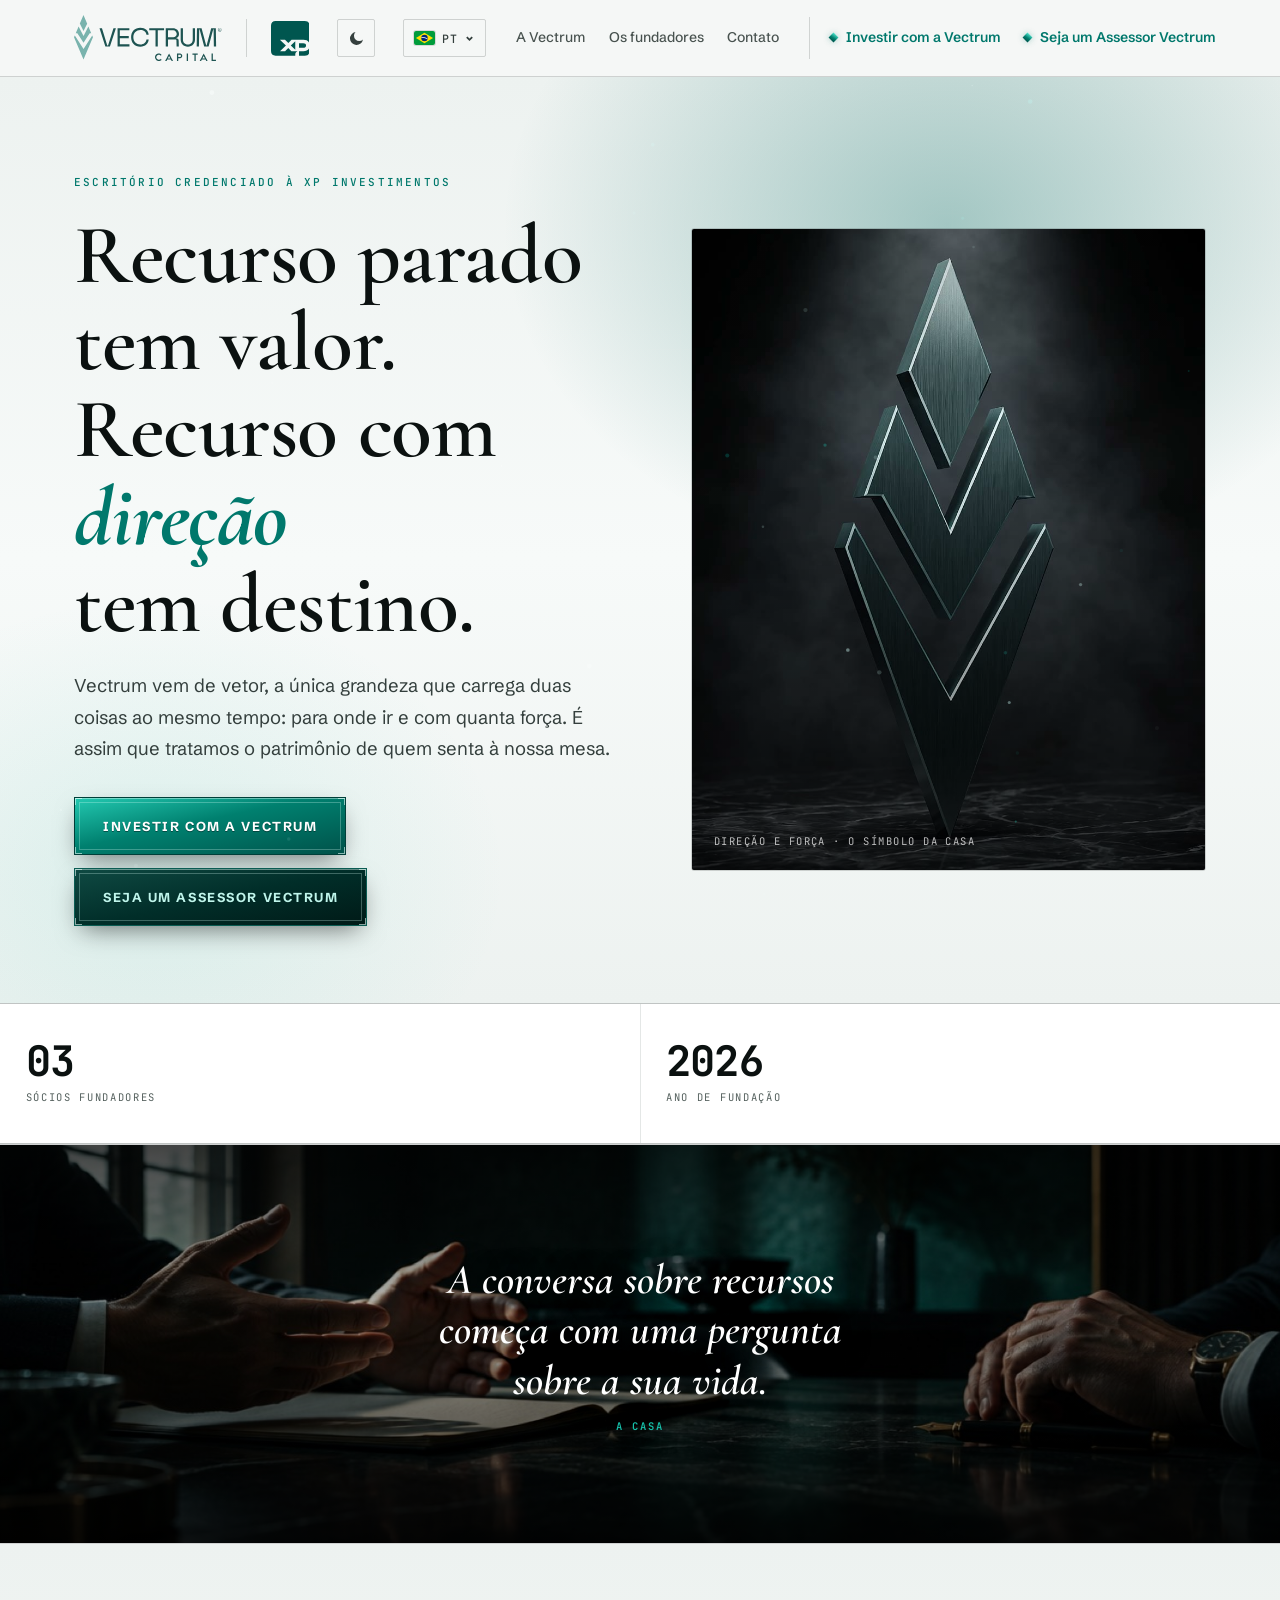
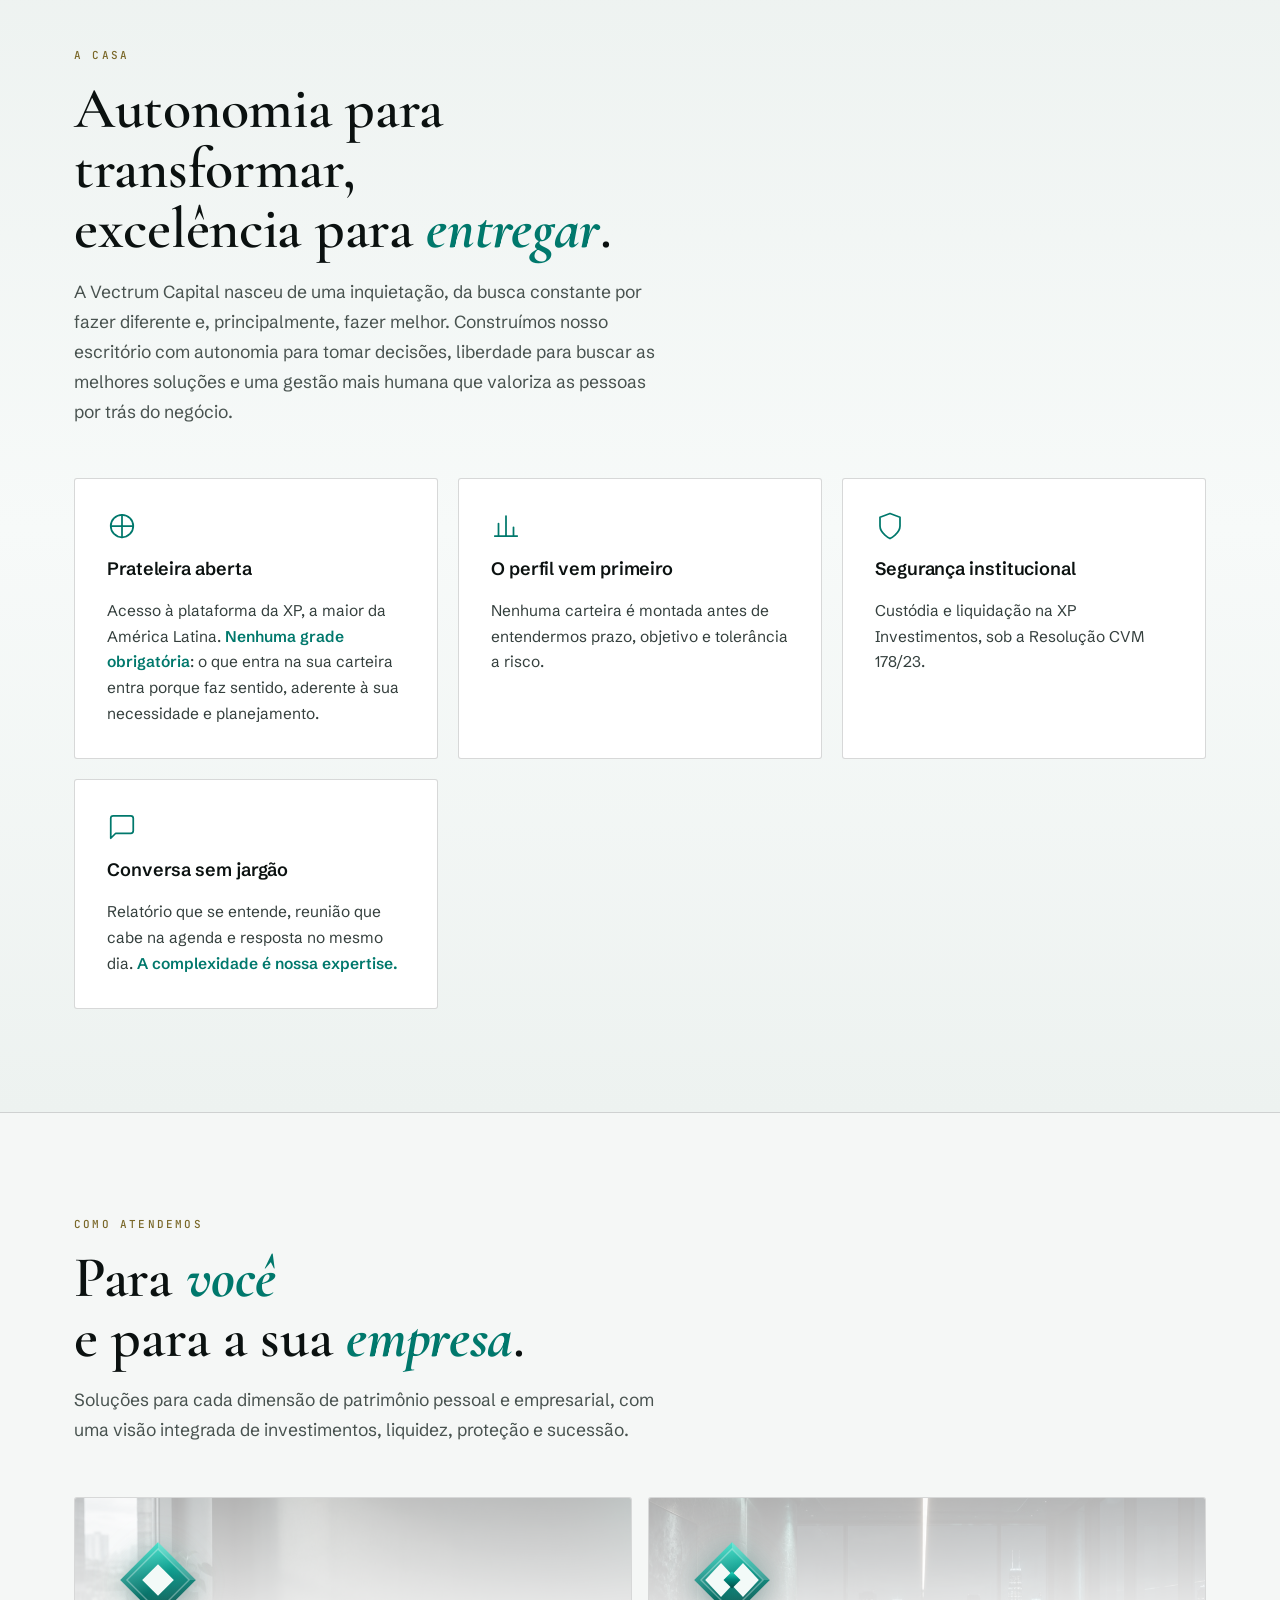
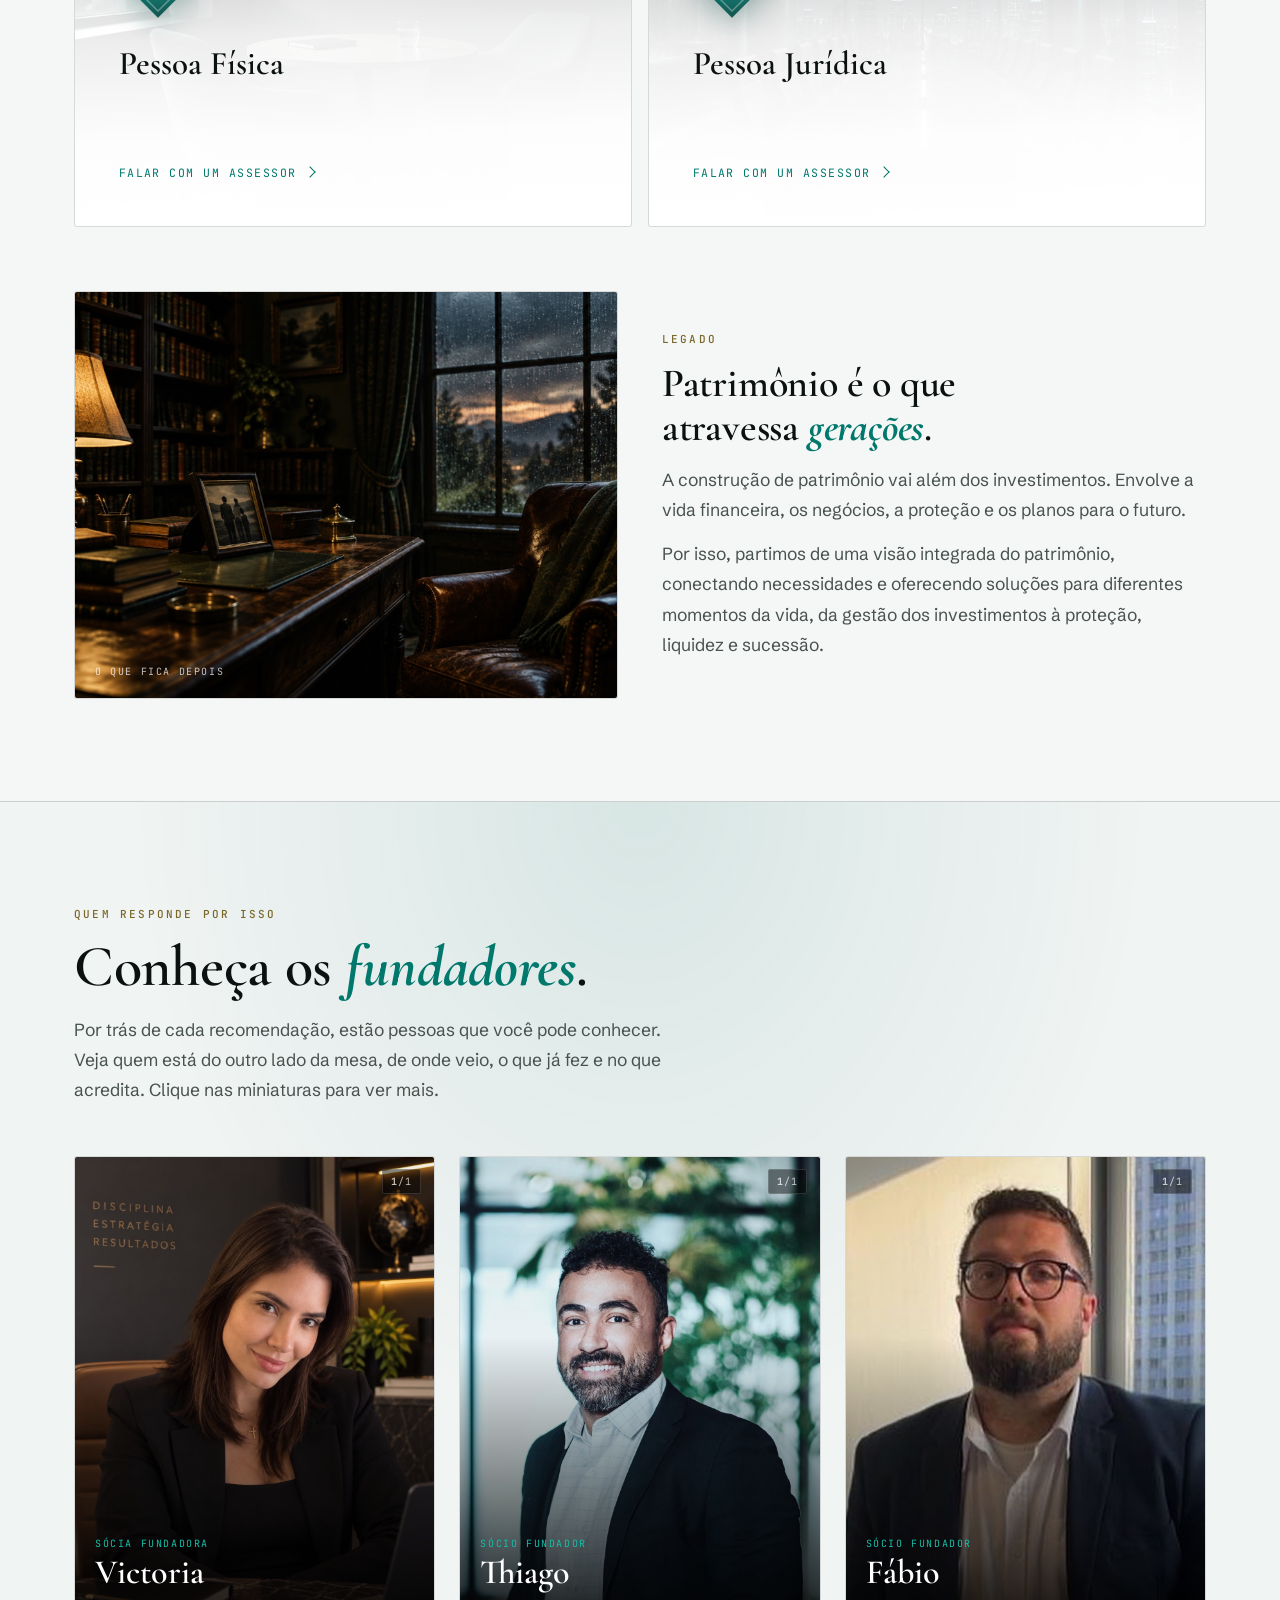
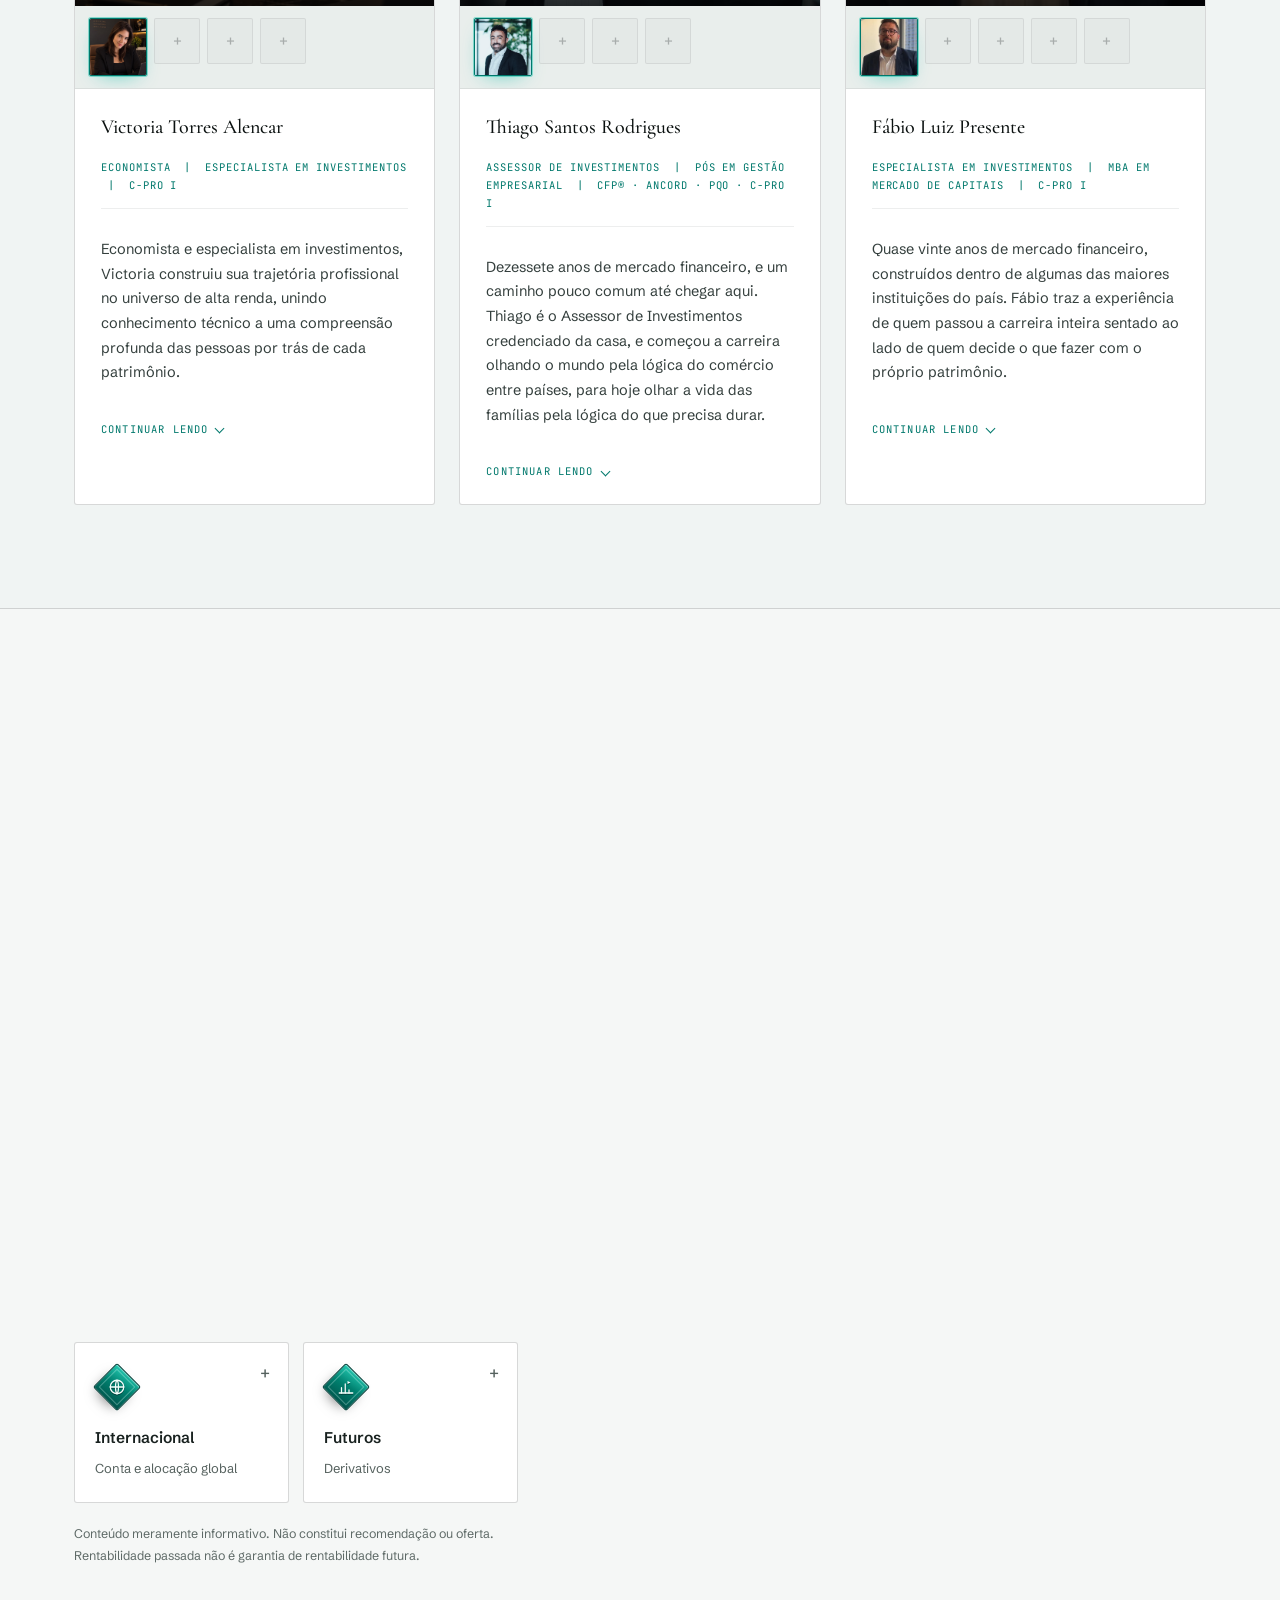
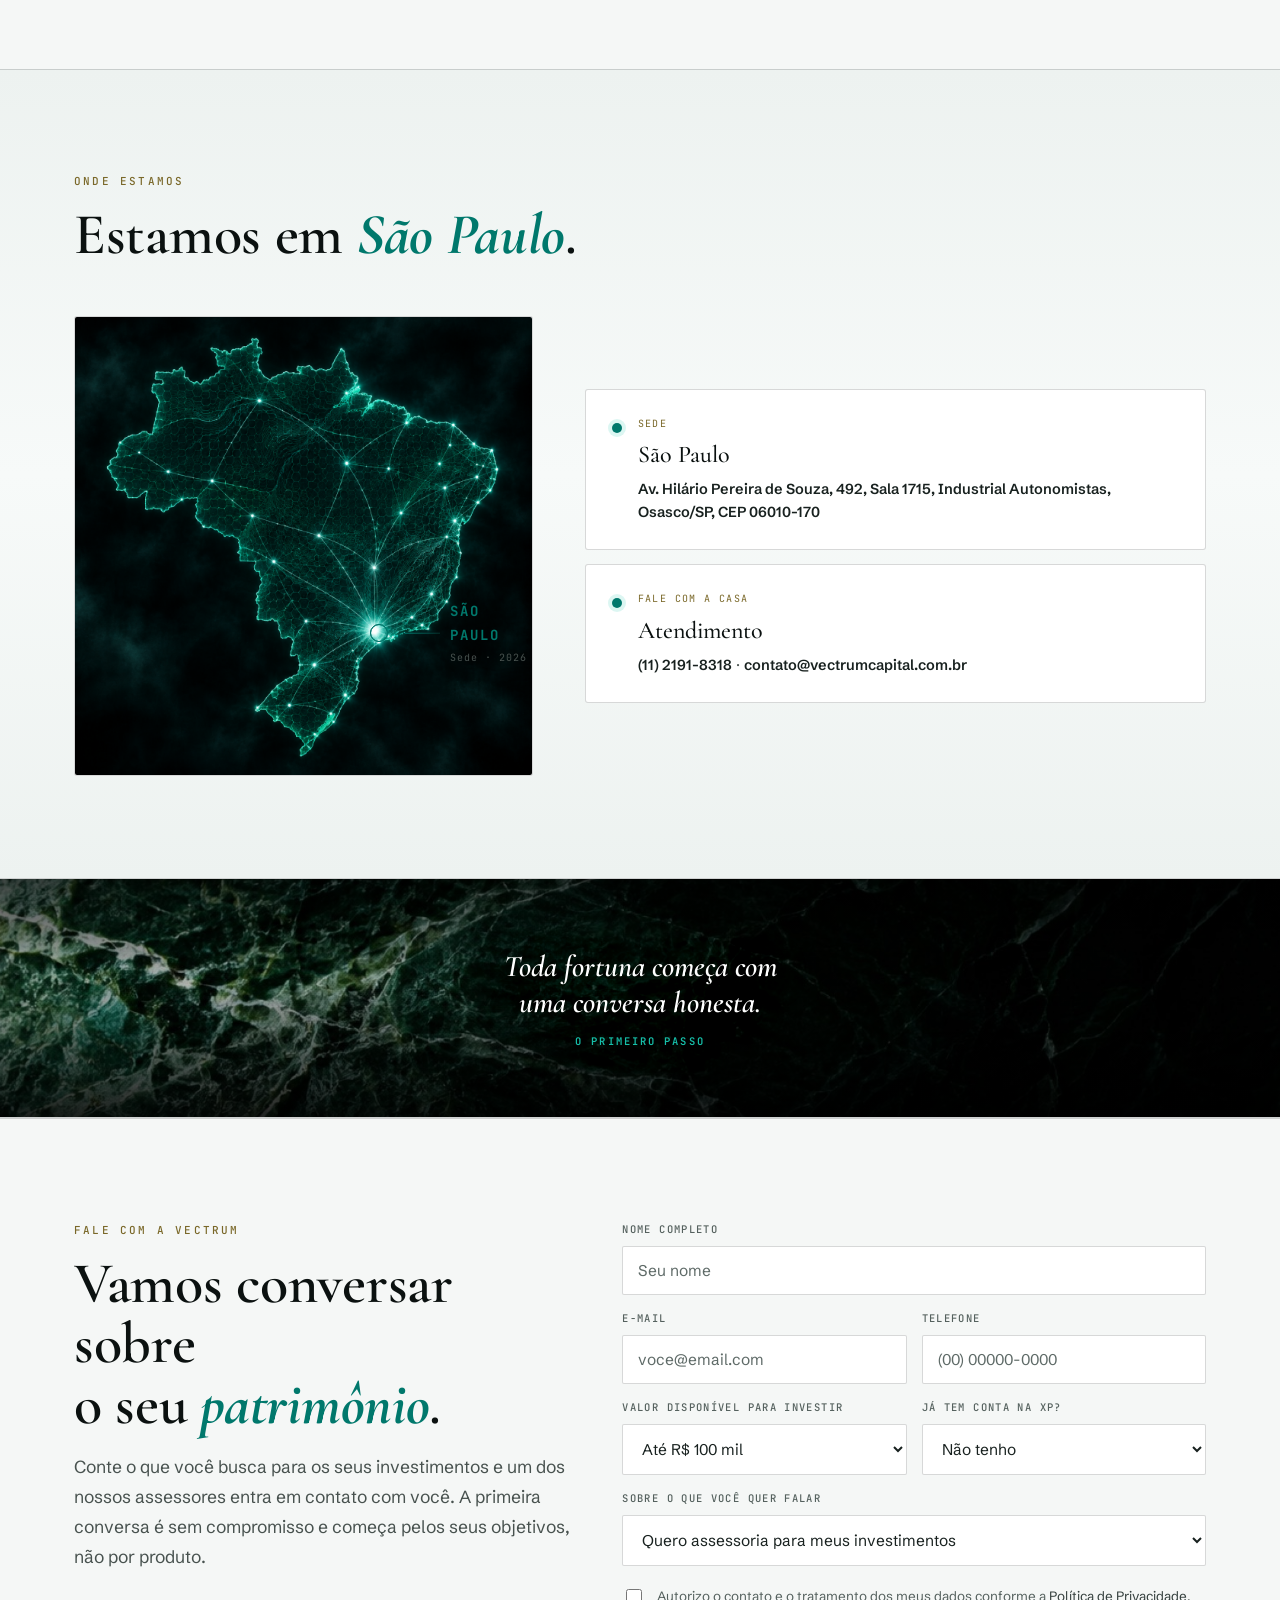
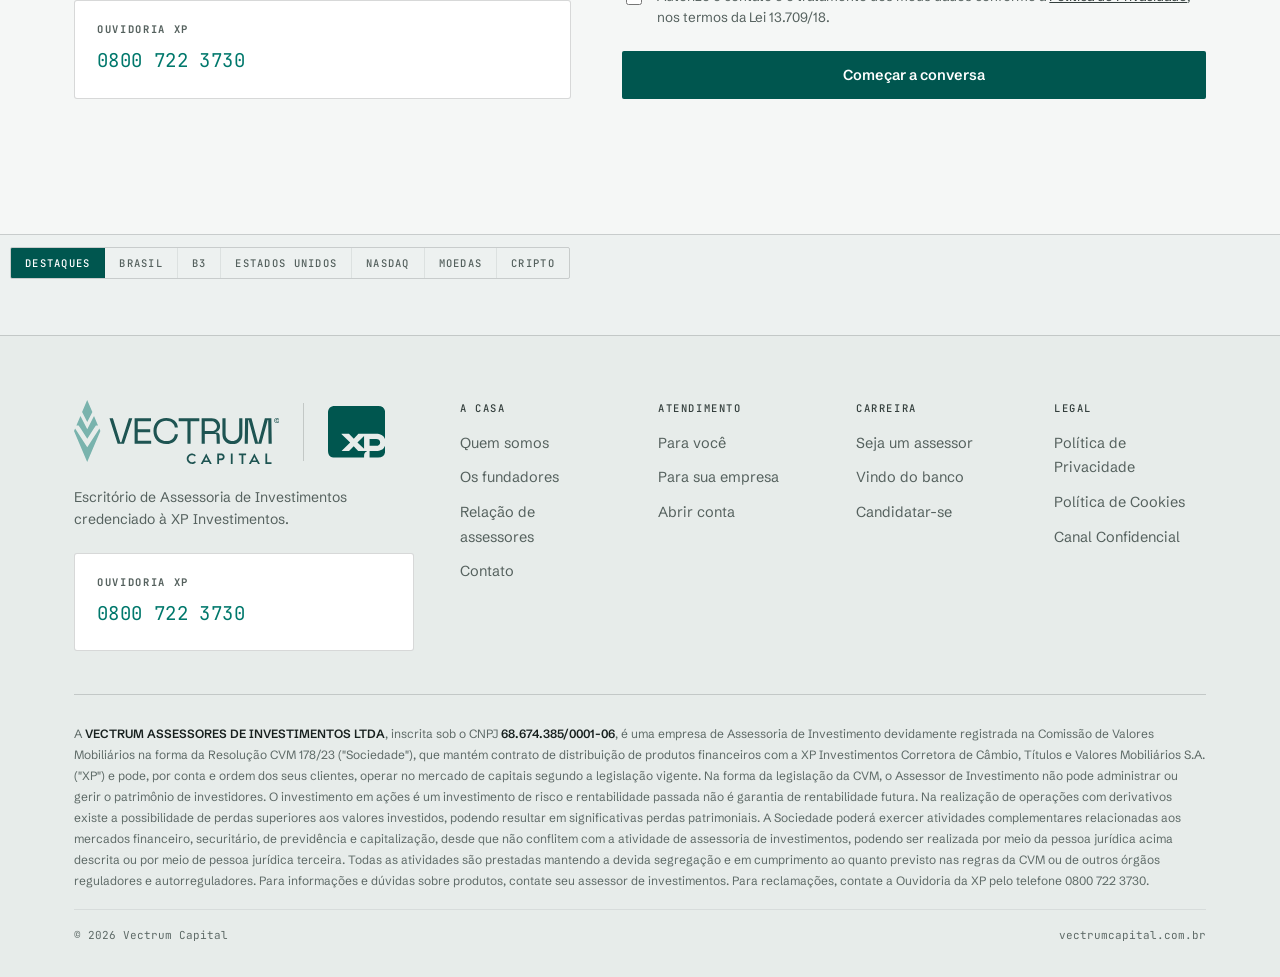
==== commit 8df98d80: "feat: letreiro claro do logo nos temas escuro e verde Usa a cor do arquivo logo-completa-vectrum-cap" ====
--- a/index.html
+++ b/index.html
@@ -714,7 +714,8 @@
 :root[data-tema="claro"] .lockup .vname{background-image:linear-gradient(100deg,var(--ink-0) 0%,var(--ink-0) 38%,#00A08D 50%,var(--ink-0) 62%,var(--ink-0) 100%)}
 :root[data-tema="claro"] .lockup .xp{color:#00564F;filter:none}
 /* ---------- logo oficial (Wendell): simbolo + letreiro num so desenho; cores fixas do arquivo oficial ---------- */
-.vlogo{display:block;width:auto;aspect-ratio:6303/1964;--lg-s:#79B3AD;--lg-t:#1E5452}
+.vlogo{display:block;width:auto;aspect-ratio:6303/1964;--lg-s:#79B3AD;--lg-t:#EEF3F1}
+:root[data-tema="claro"] .vlogo{--lg-t:#1E5452}
 .lg-s{fill:var(--lg-s)}
 .lg-t{fill:var(--lg-t)}
 .nav-marca .vlogo{height:clamp(34px,4.2vw,46px)}
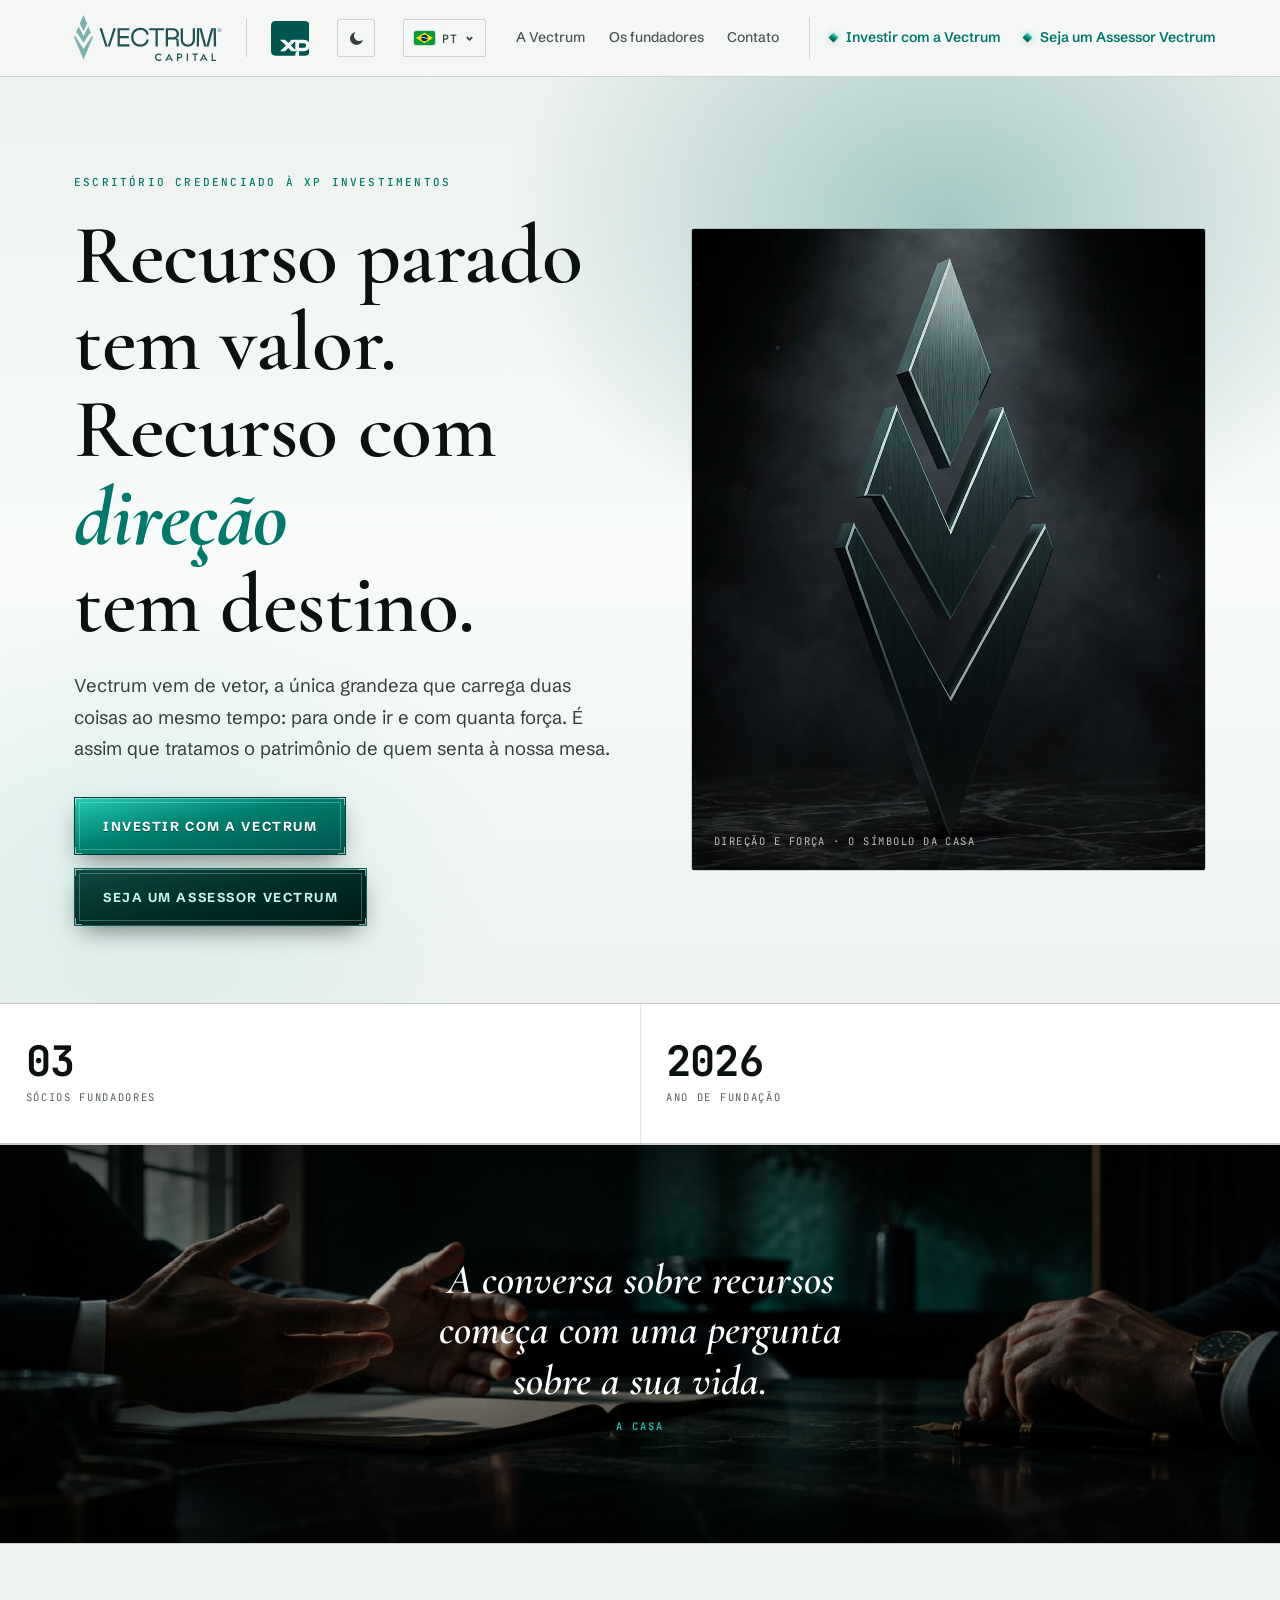
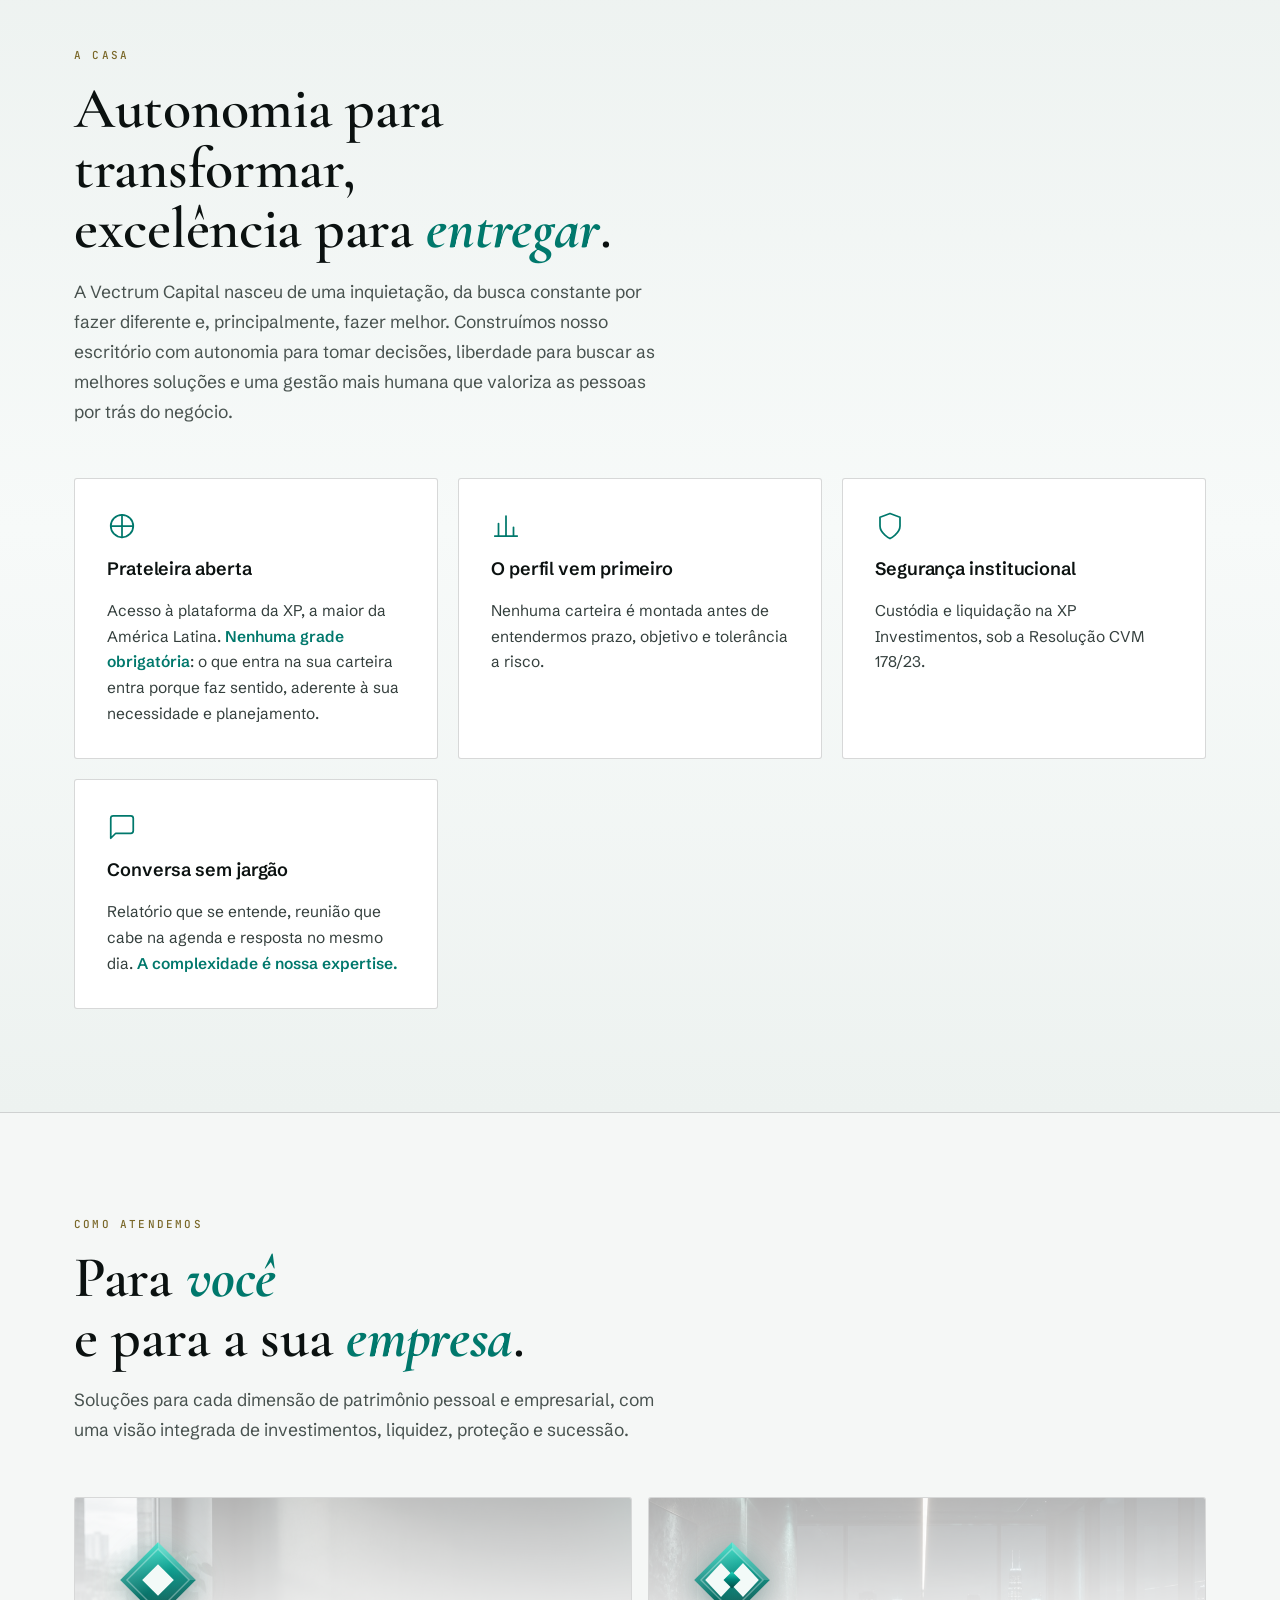
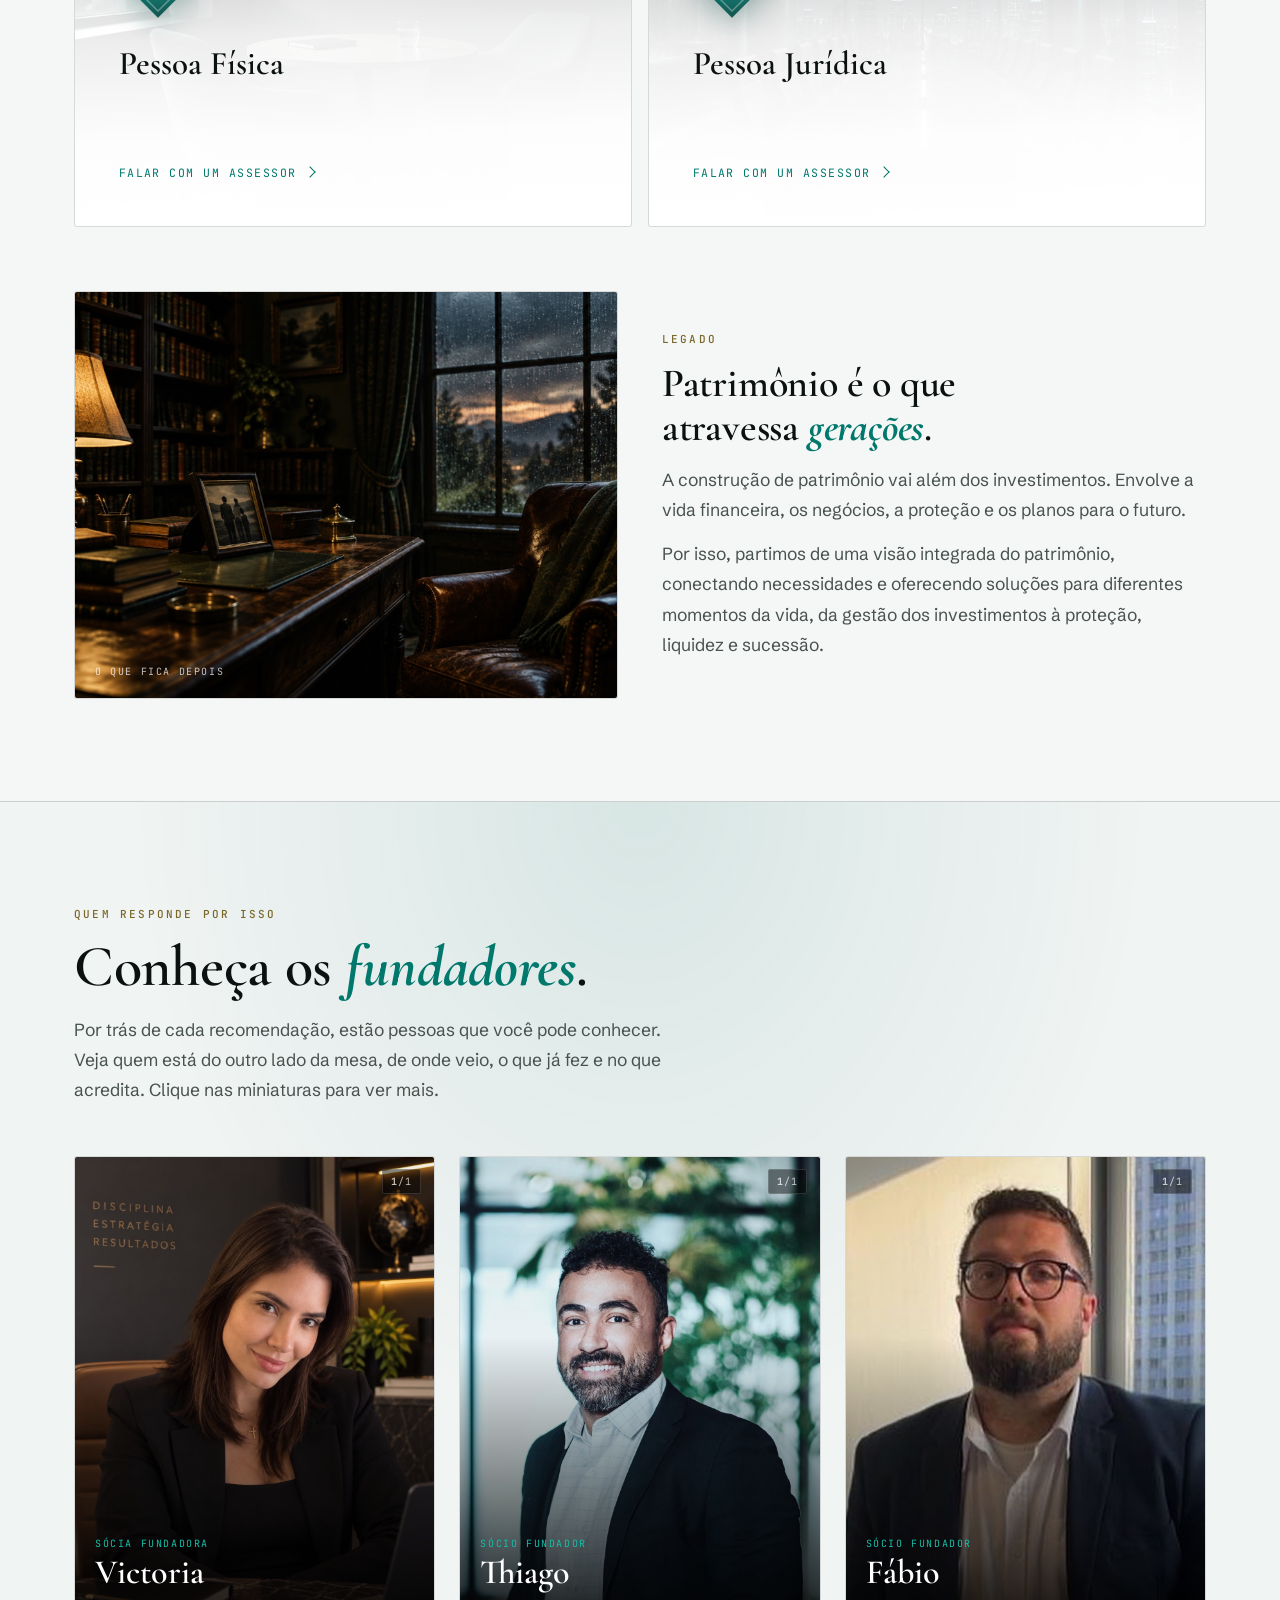
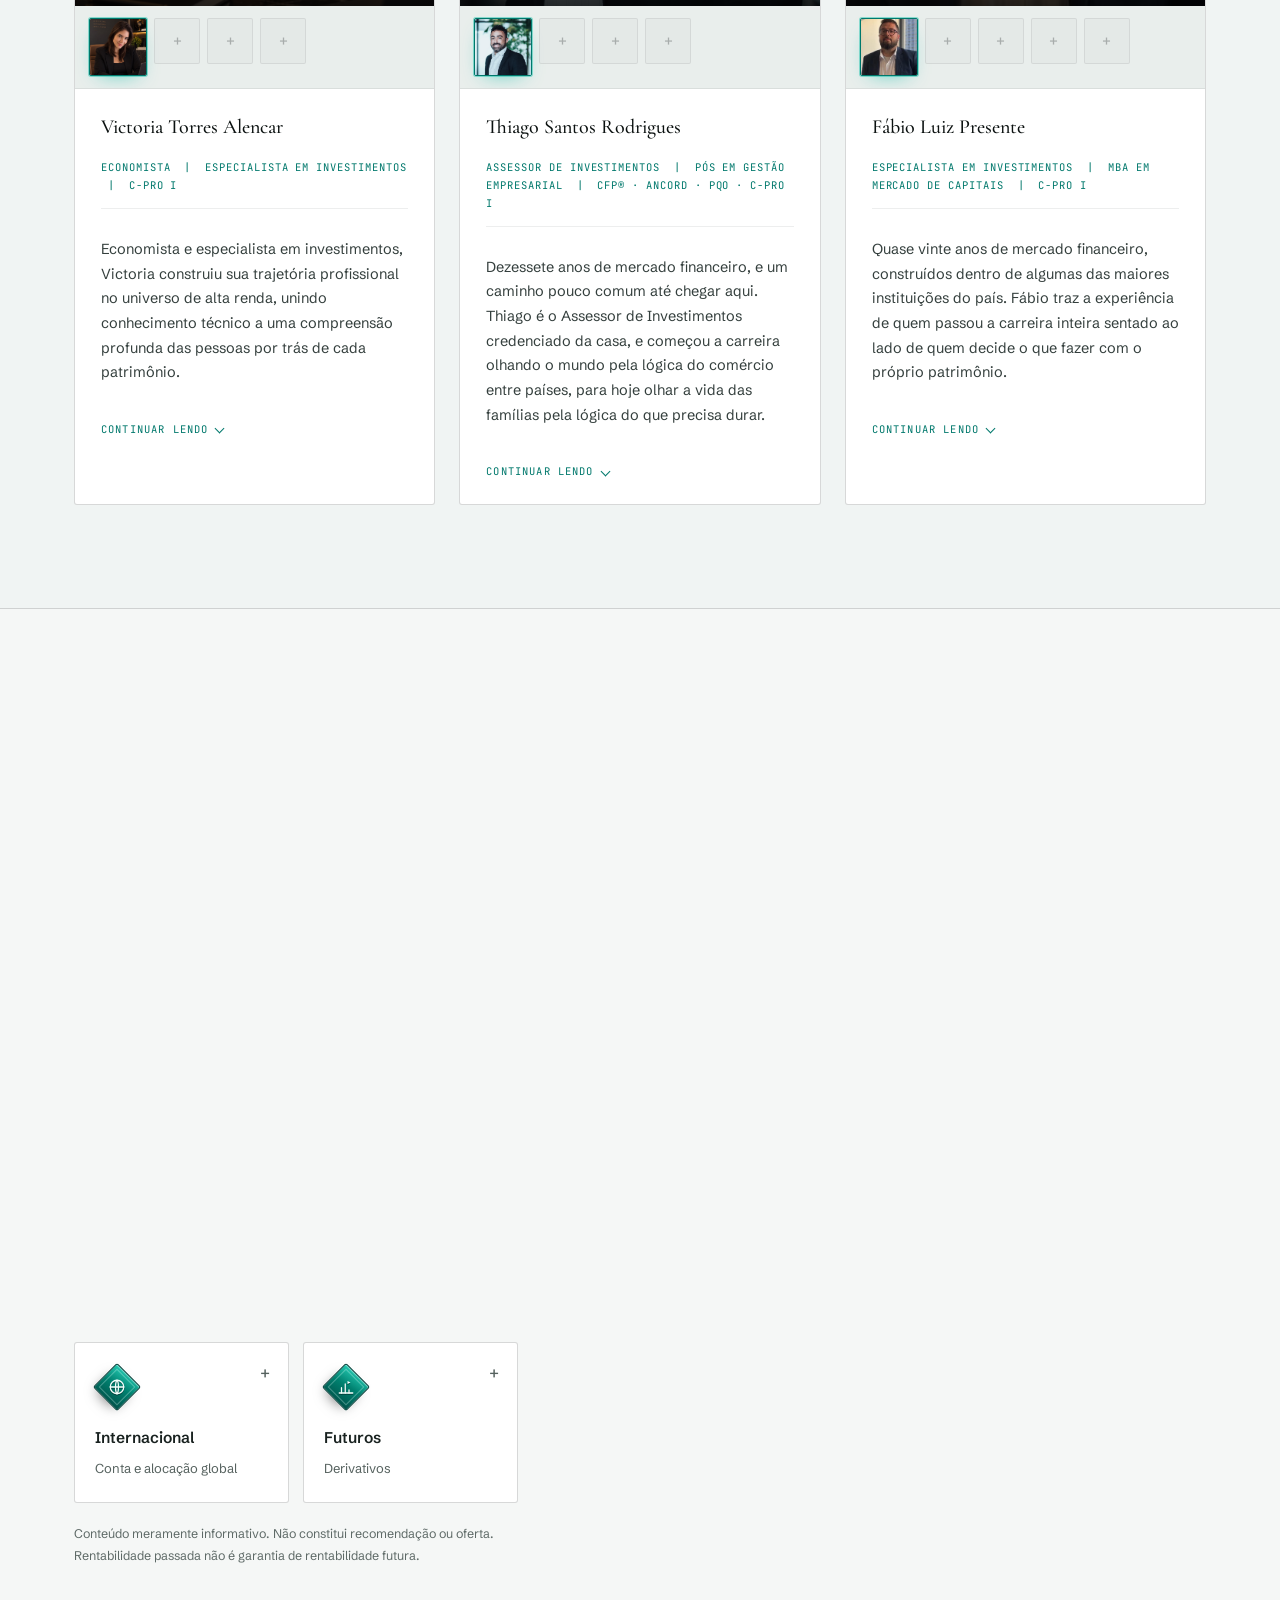
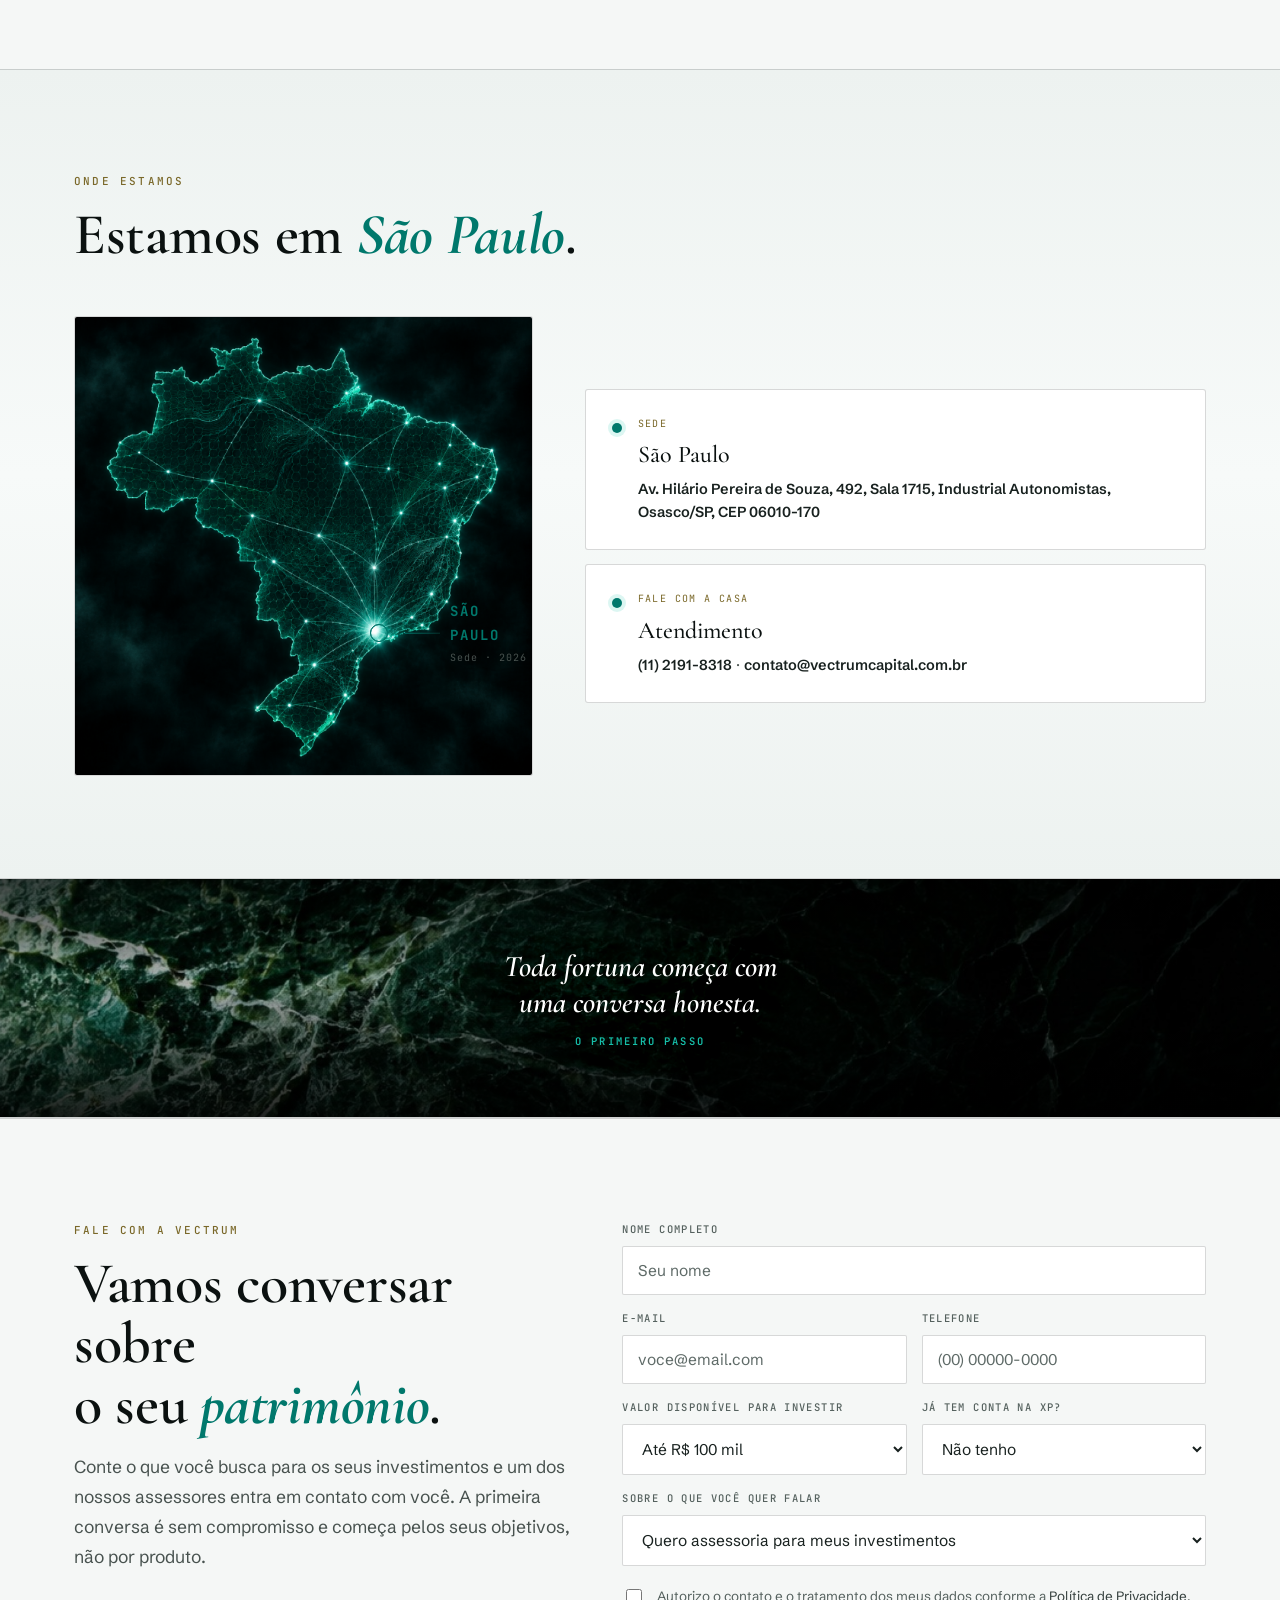
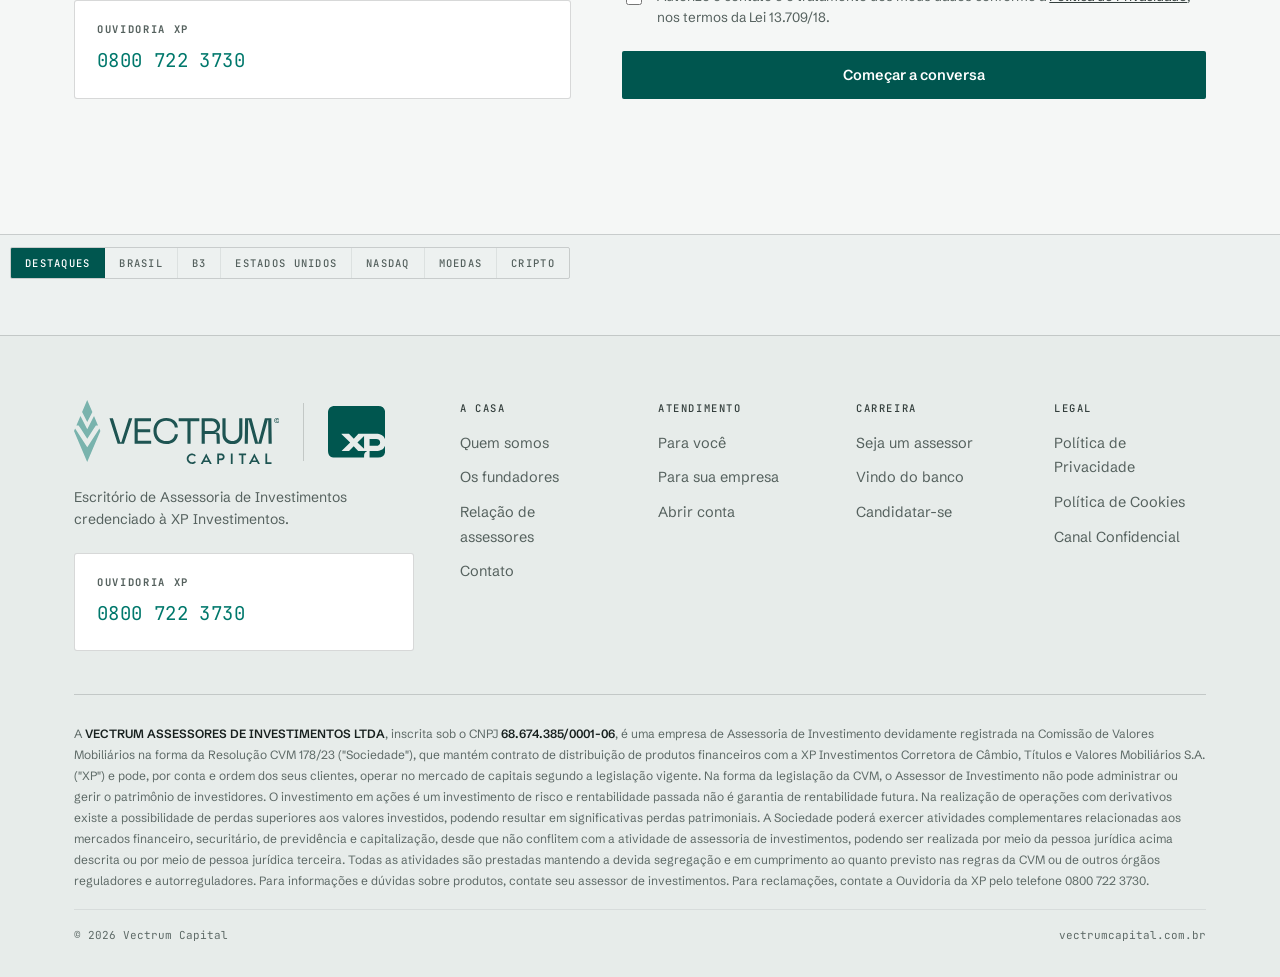
==== commit 8b5288f3: "feat: formulário de assessor com as 6 perguntas do teste, preenchido pelo teste O formulário passa a" ====
--- a/index.html
+++ b/index.html
@@ -9,7 +9,7 @@
 <meta name="theme-color" content="#F5F7F6">
 <script>/* tema antes da pintura: o site nasce claro; quem escolheu o escuro volta no escuro */try{var tv=localStorage.getItem('vectrum-tema-v2');if(tv==='escuro')document.documentElement.removeAttribute('data-tema');else if(tv==='verde')document.documentElement.setAttribute('data-tema','verde');if((localStorage.getItem('vectrum-idioma')||'pt')!=='pt')document.documentElement.className+=' i18n-carregando'}catch(e){}</script>
 <link rel="stylesheet" href="i18n/i18n.css?v=4">
-<script src="i18n/i18n.js?v=4" defer></script>
+<script src="i18n/i18n.js?v=5" defer></script>
 <link rel="icon" type="image/svg+xml" href="favicon.svg?v=2">
 <meta data-i18n-a="content:k346839f8" property="og:title" content="Vectrum Capital">
 <meta data-i18n-a="content:kbe88fcd1" property="og:description" content="Recurso parado tem valor. Recurso com direção tem destino.">
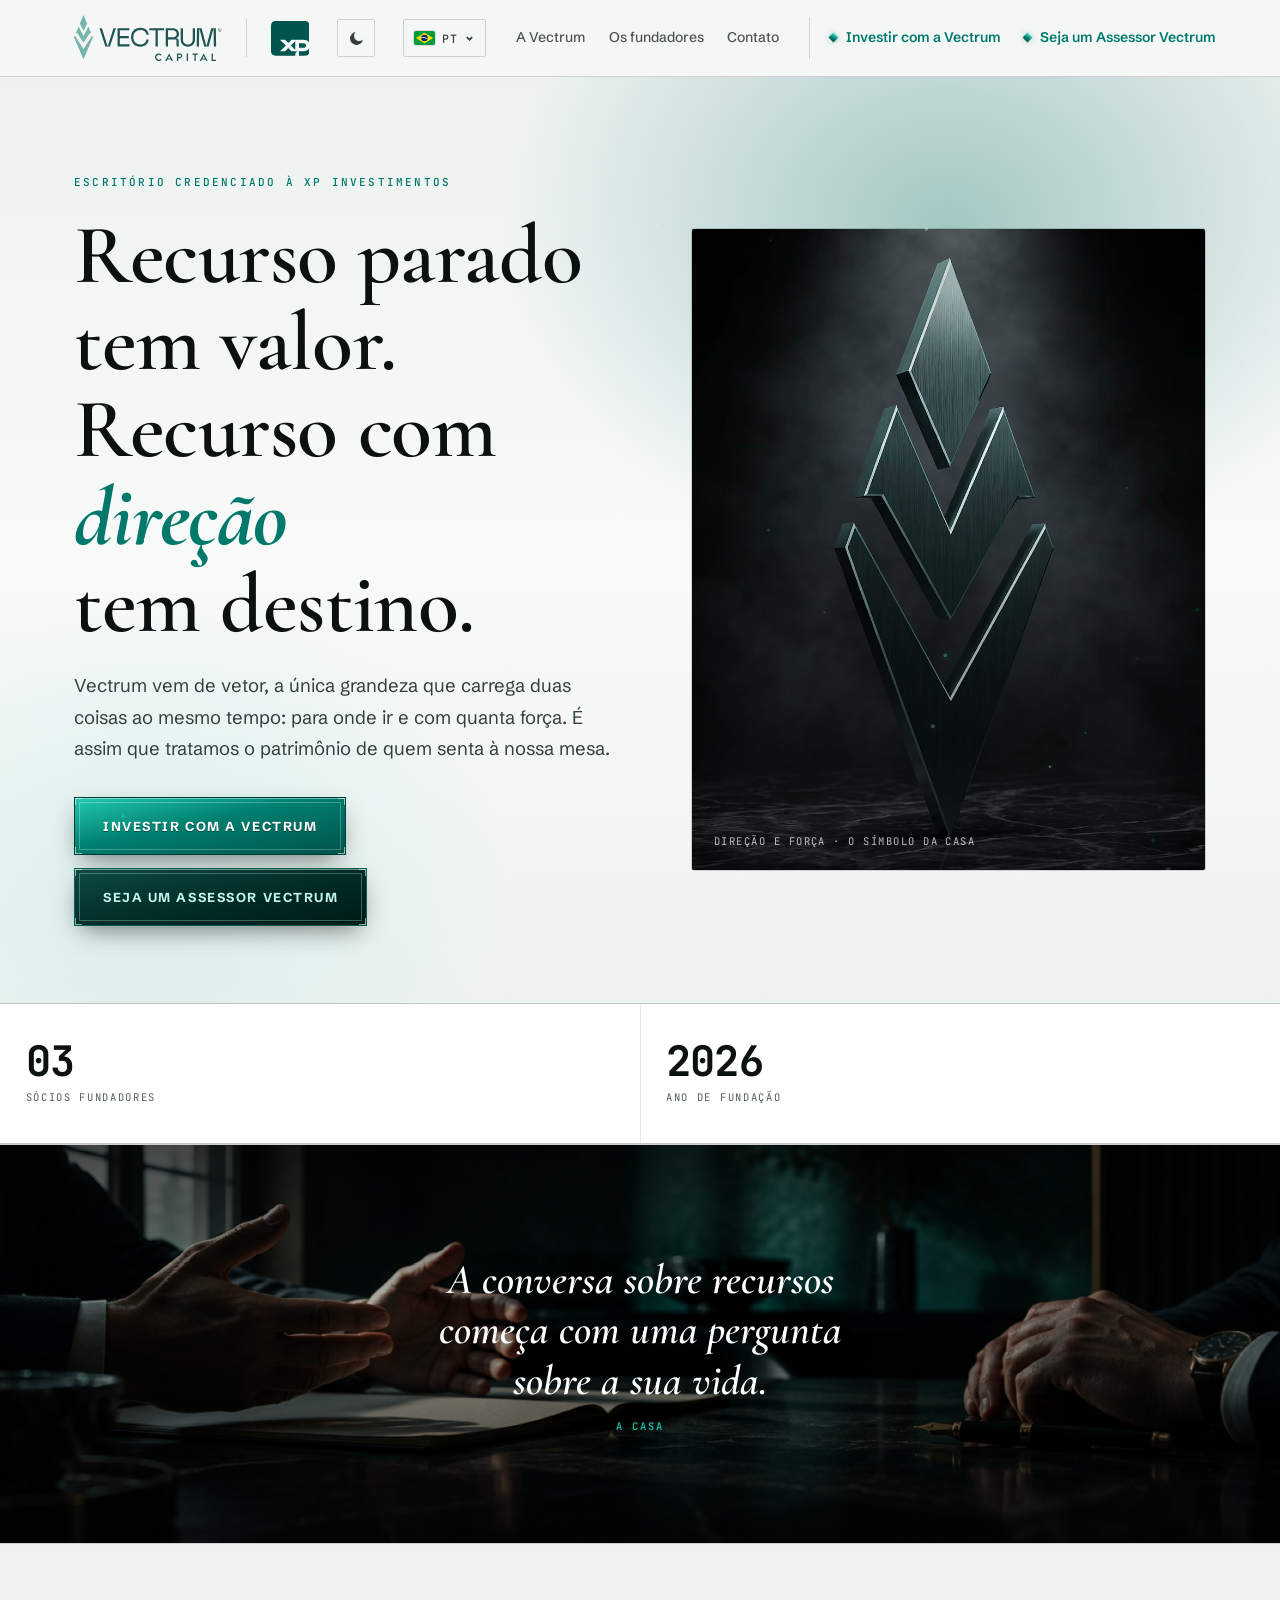
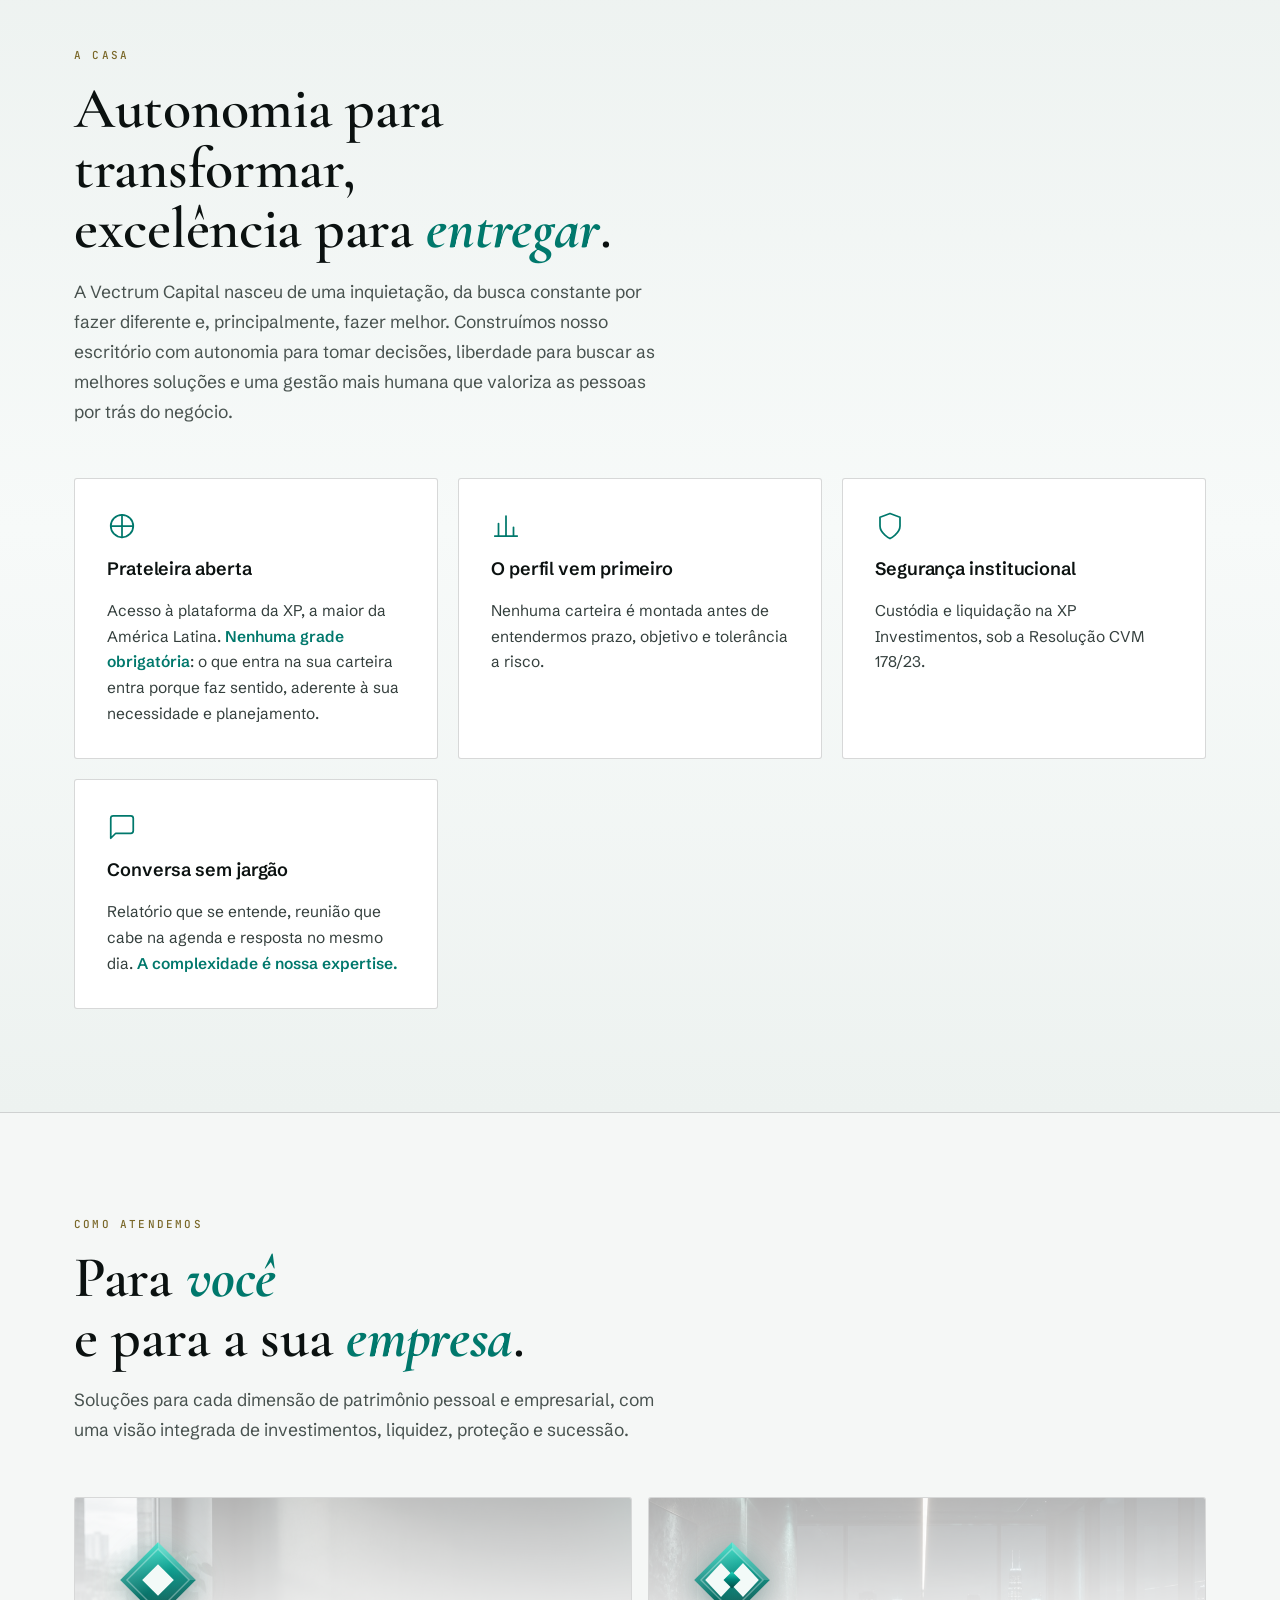
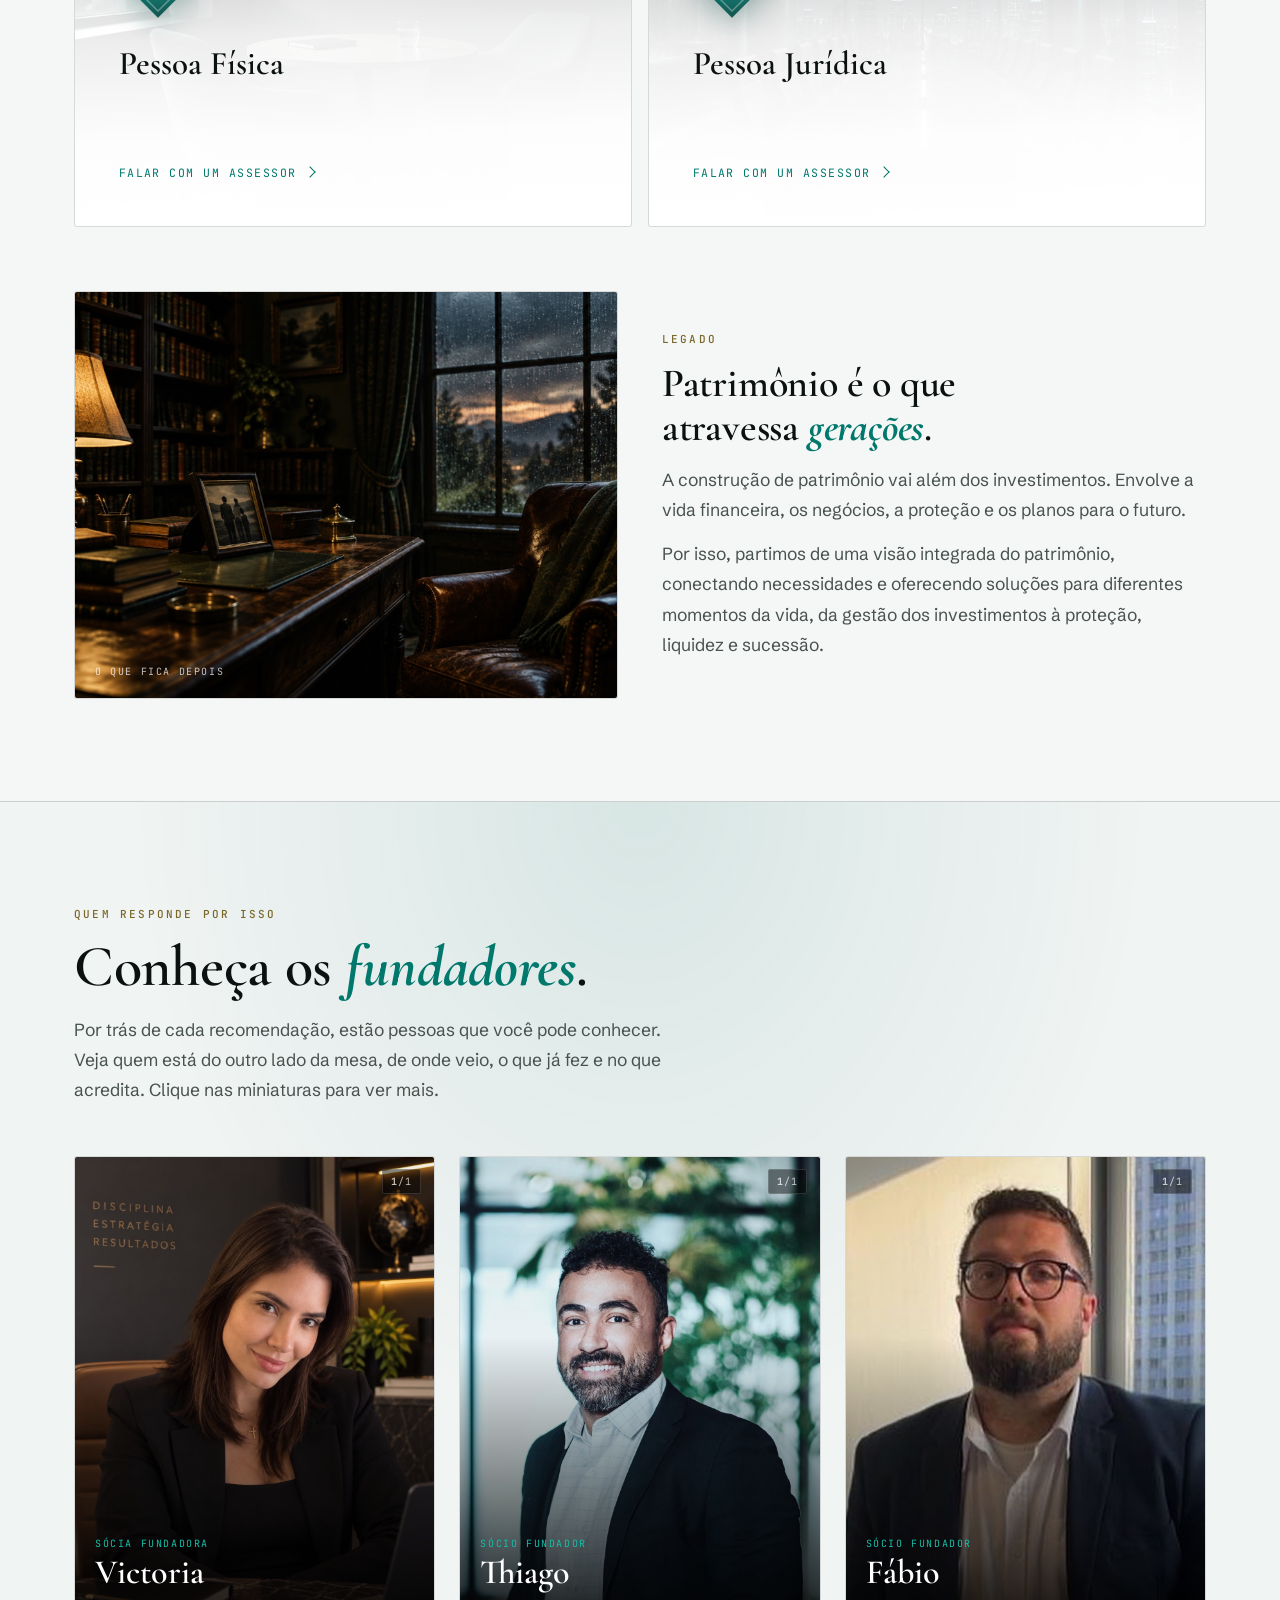
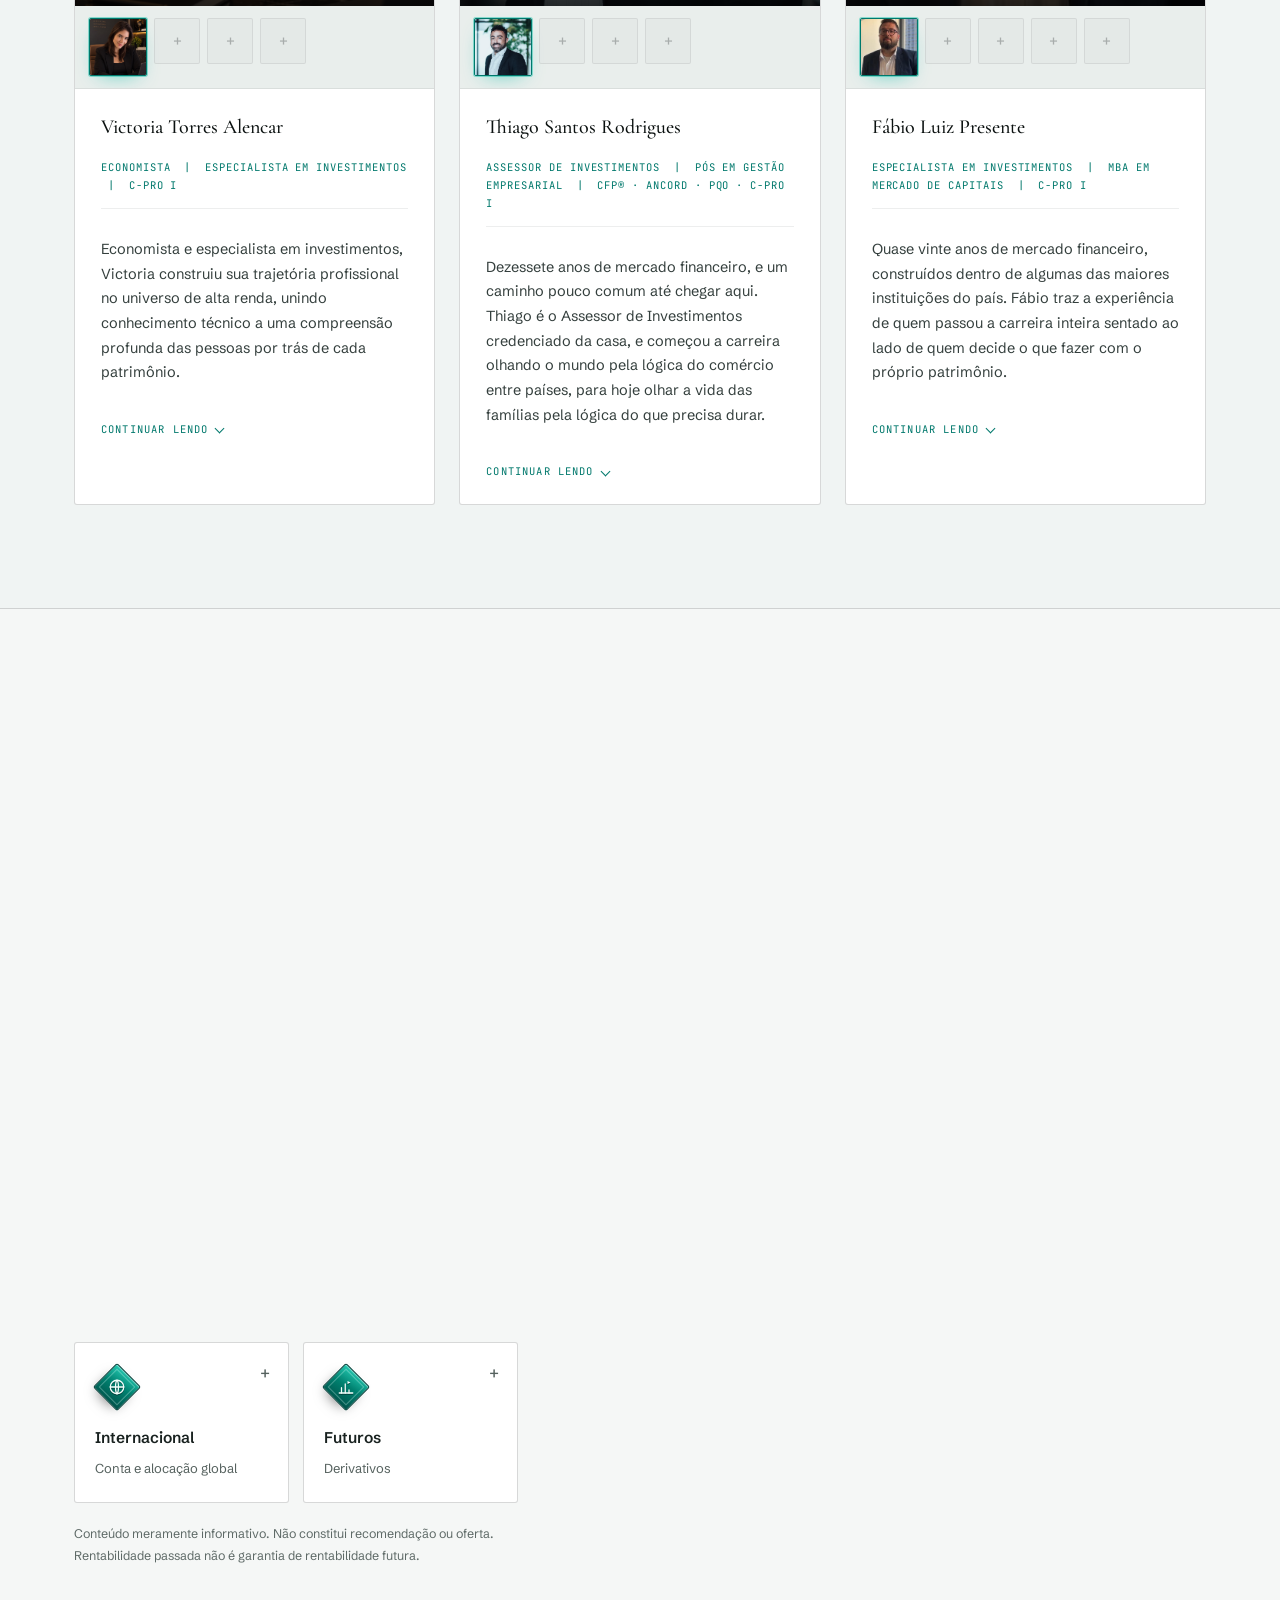
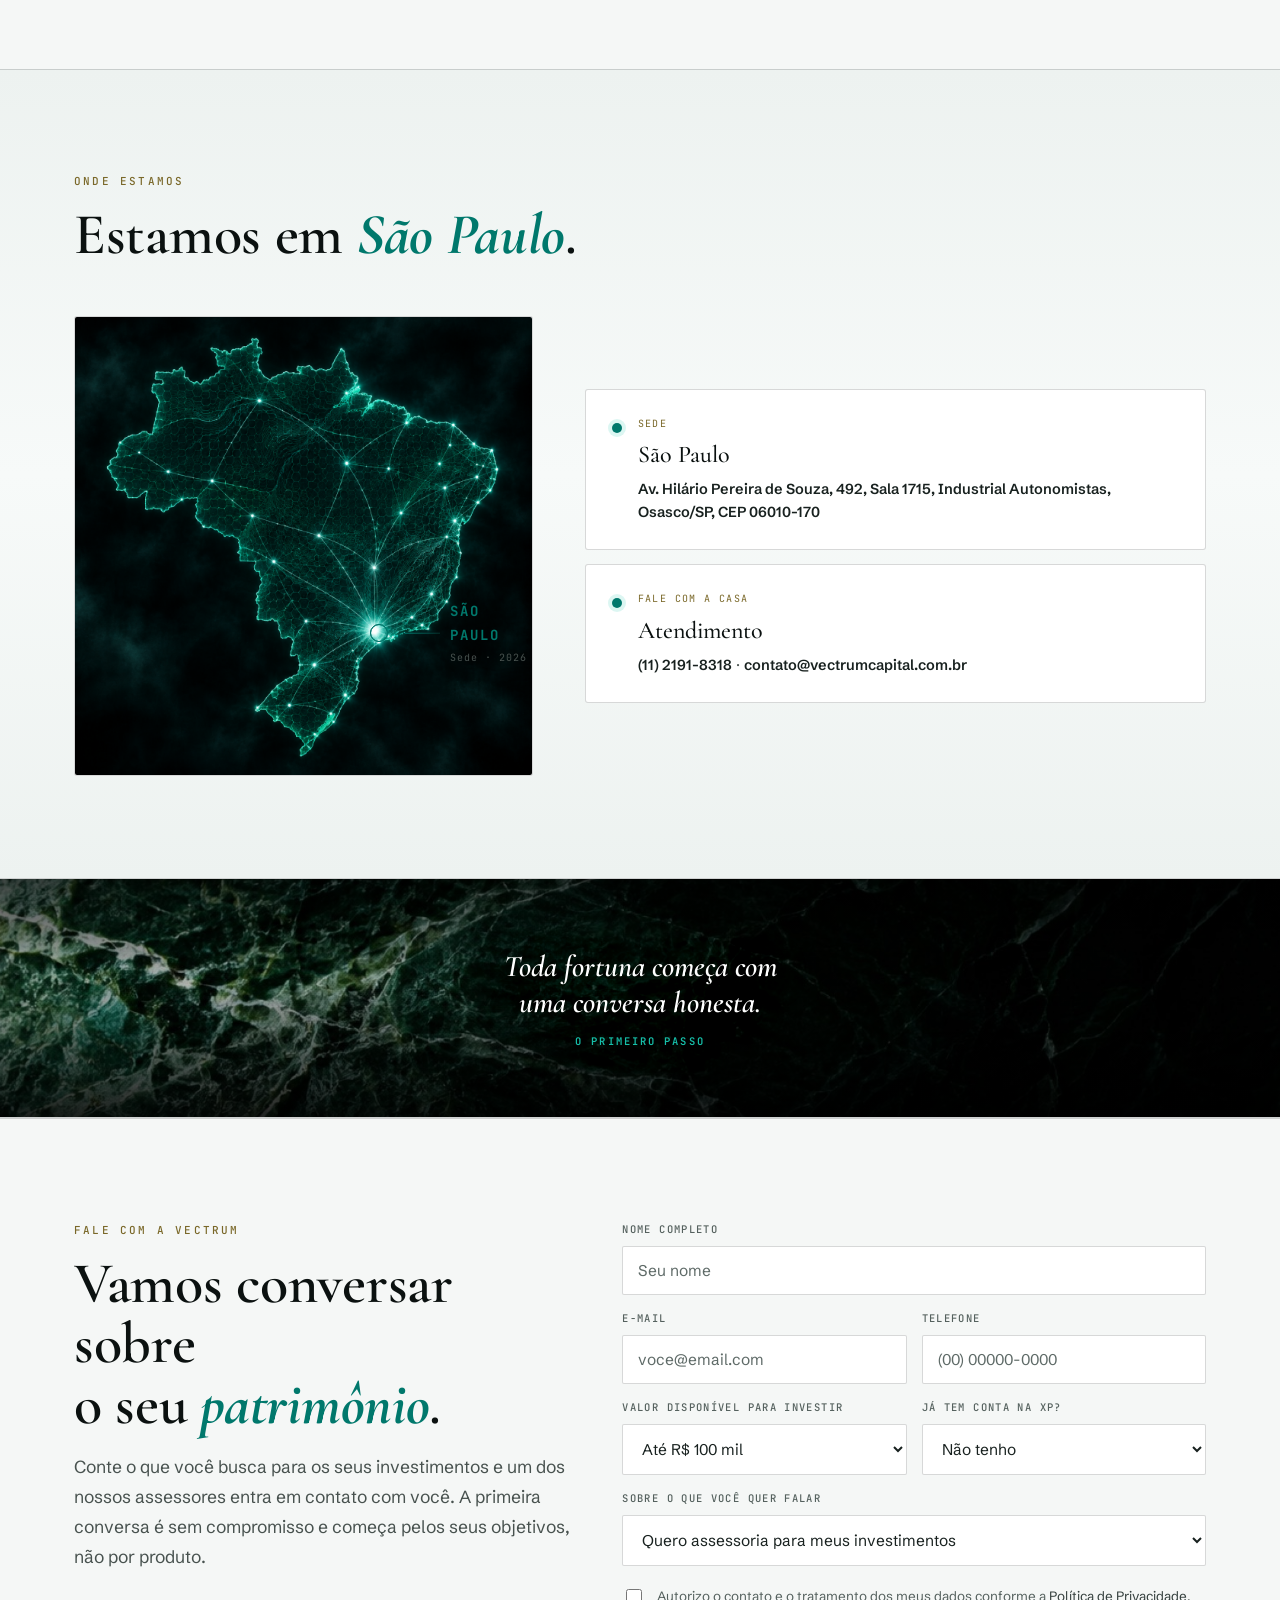
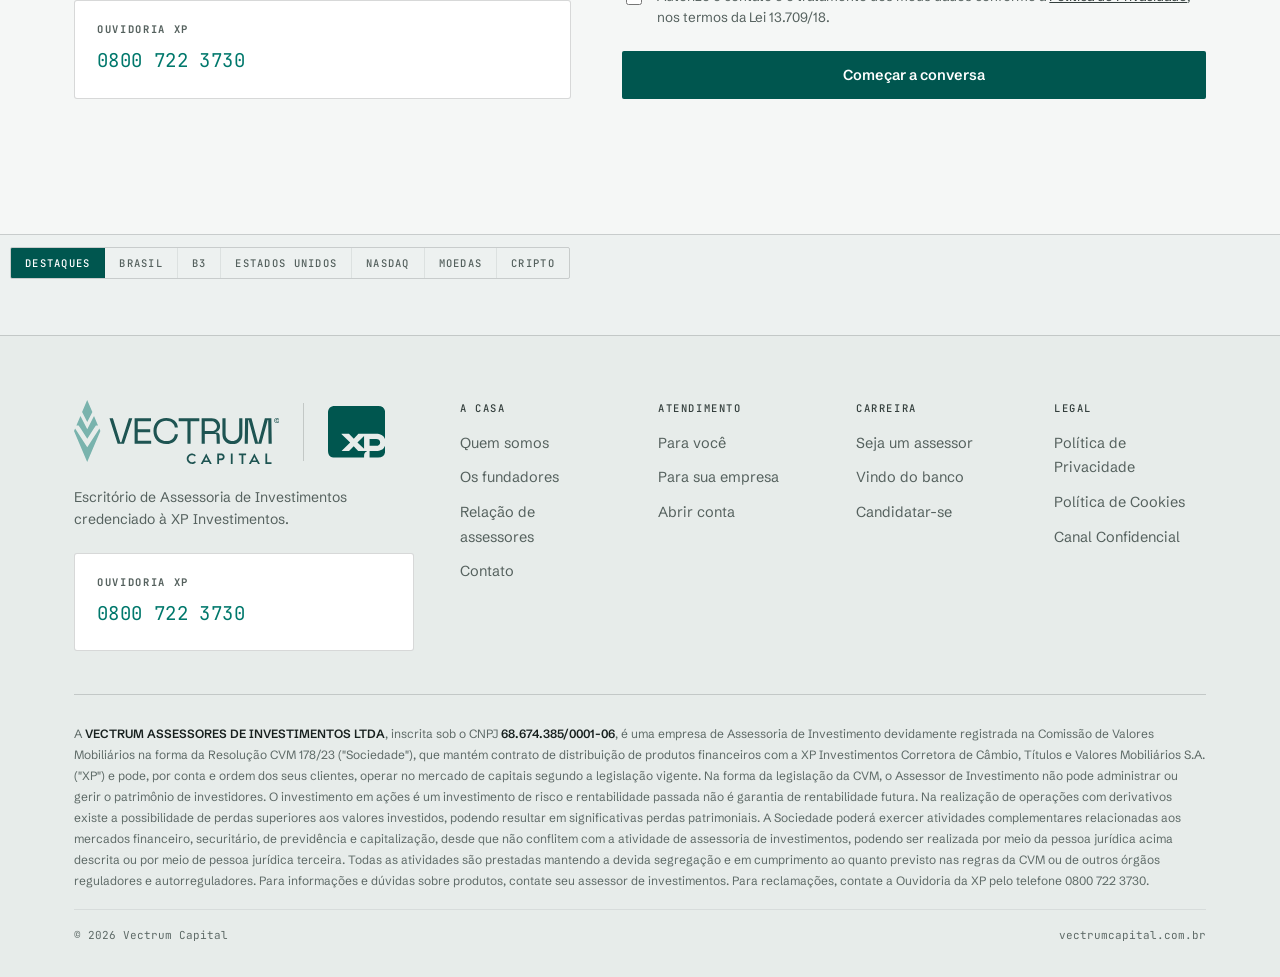
==== commit 835a505f: "feat: liga os formulários à planilha de contatos (Apps Script) e atualiza o código da planilha PLANI" ====
--- a/index.html
+++ b/index.html
@@ -9,7 +9,7 @@
 <meta name="theme-color" content="#F5F7F6">
 <script>/* tema antes da pintura: o site nasce claro; quem escolheu o escuro volta no escuro */try{var tv=localStorage.getItem('vectrum-tema-v2');if(tv==='escuro')document.documentElement.removeAttribute('data-tema');else if(tv==='verde')document.documentElement.setAttribute('data-tema','verde');if((localStorage.getItem('vectrum-idioma')||'pt')!=='pt')document.documentElement.className+=' i18n-carregando'}catch(e){}</script>
 <link rel="stylesheet" href="i18n/i18n.css?v=4">
-<script src="i18n/i18n.js?v=5" defer></script>
+<script src="i18n/i18n.js?v=4" defer></script>
 <link rel="icon" type="image/svg+xml" href="favicon.svg?v=2">
 <meta data-i18n-a="content:k346839f8" property="og:title" content="Vectrum Capital">
 <meta data-i18n-a="content:kbe88fcd1" property="og:description" content="Recurso parado tem valor. Recurso com direção tem destino.">
@@ -1472,7 +1472,7 @@
   var aviso = document.getElementById('form-aviso');
   /* Endereco do Apps Script da planilha (ver planilha/LEIA-ME.md).
      Vazio = modo demonstracao: nada sai do navegador. */
-  var PLANILHA_URL = '';
+  var PLANILHA_URL = 'https://script.google.com/macros/s/AKfycbz6uR_JsZHWqYnEMB86WORA4tSVNt0hWbfjTTL3neXvkBUfUC48_7gzlGffLpd6RvY3/exec';
 
   form.addEventListener('submit', function(e){
     e.preventDefault();
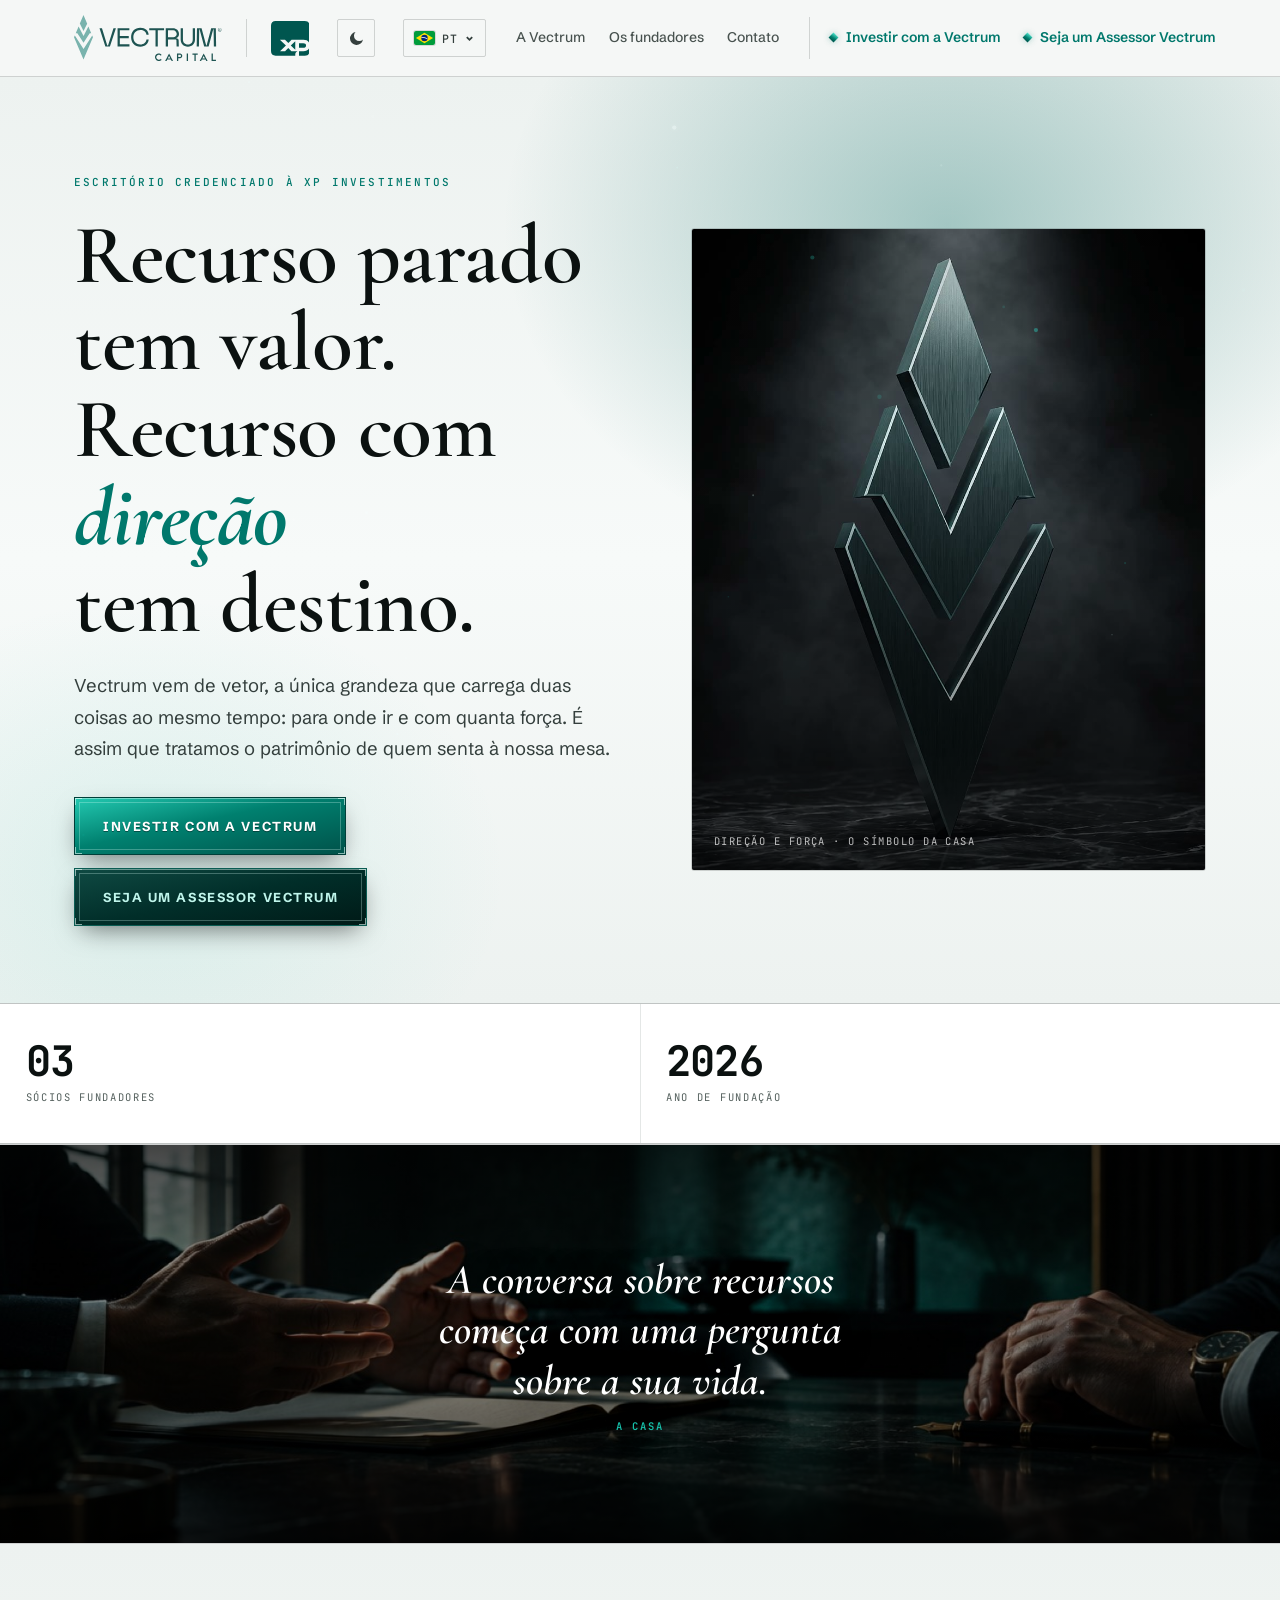
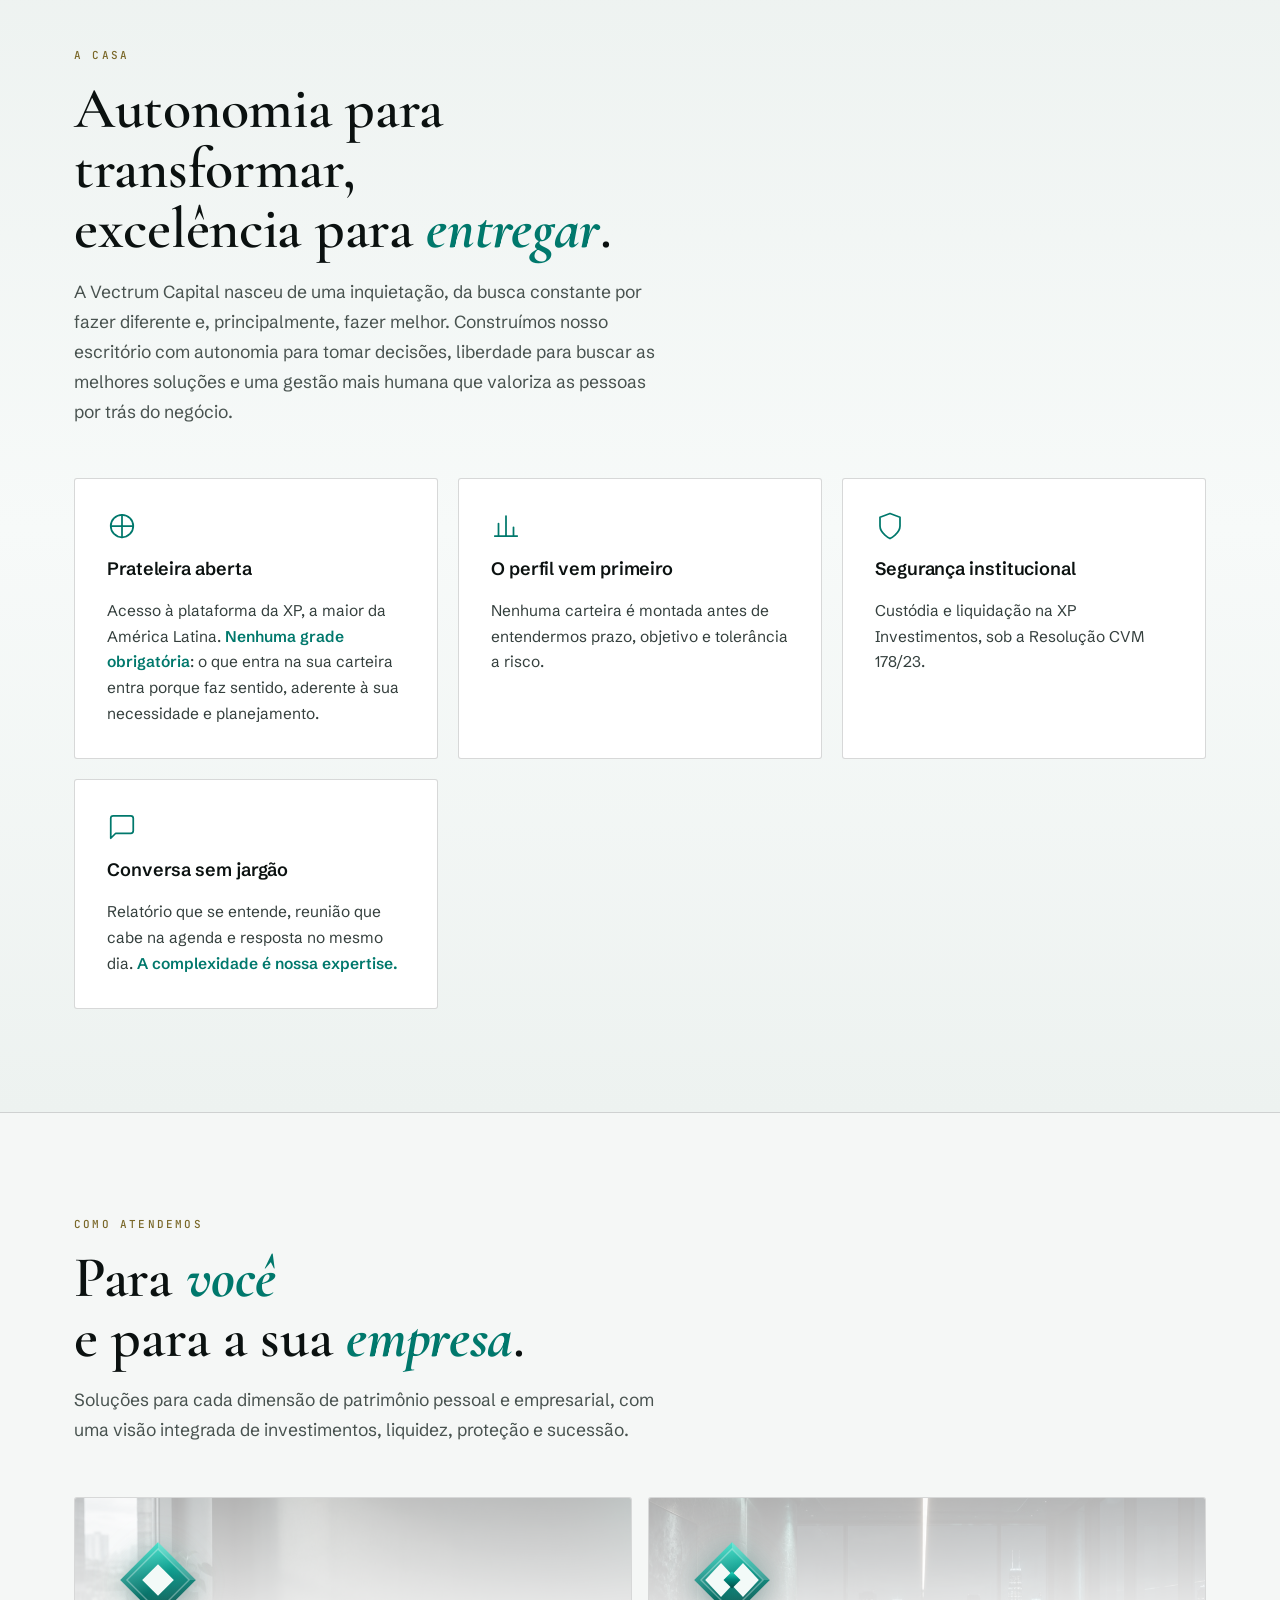
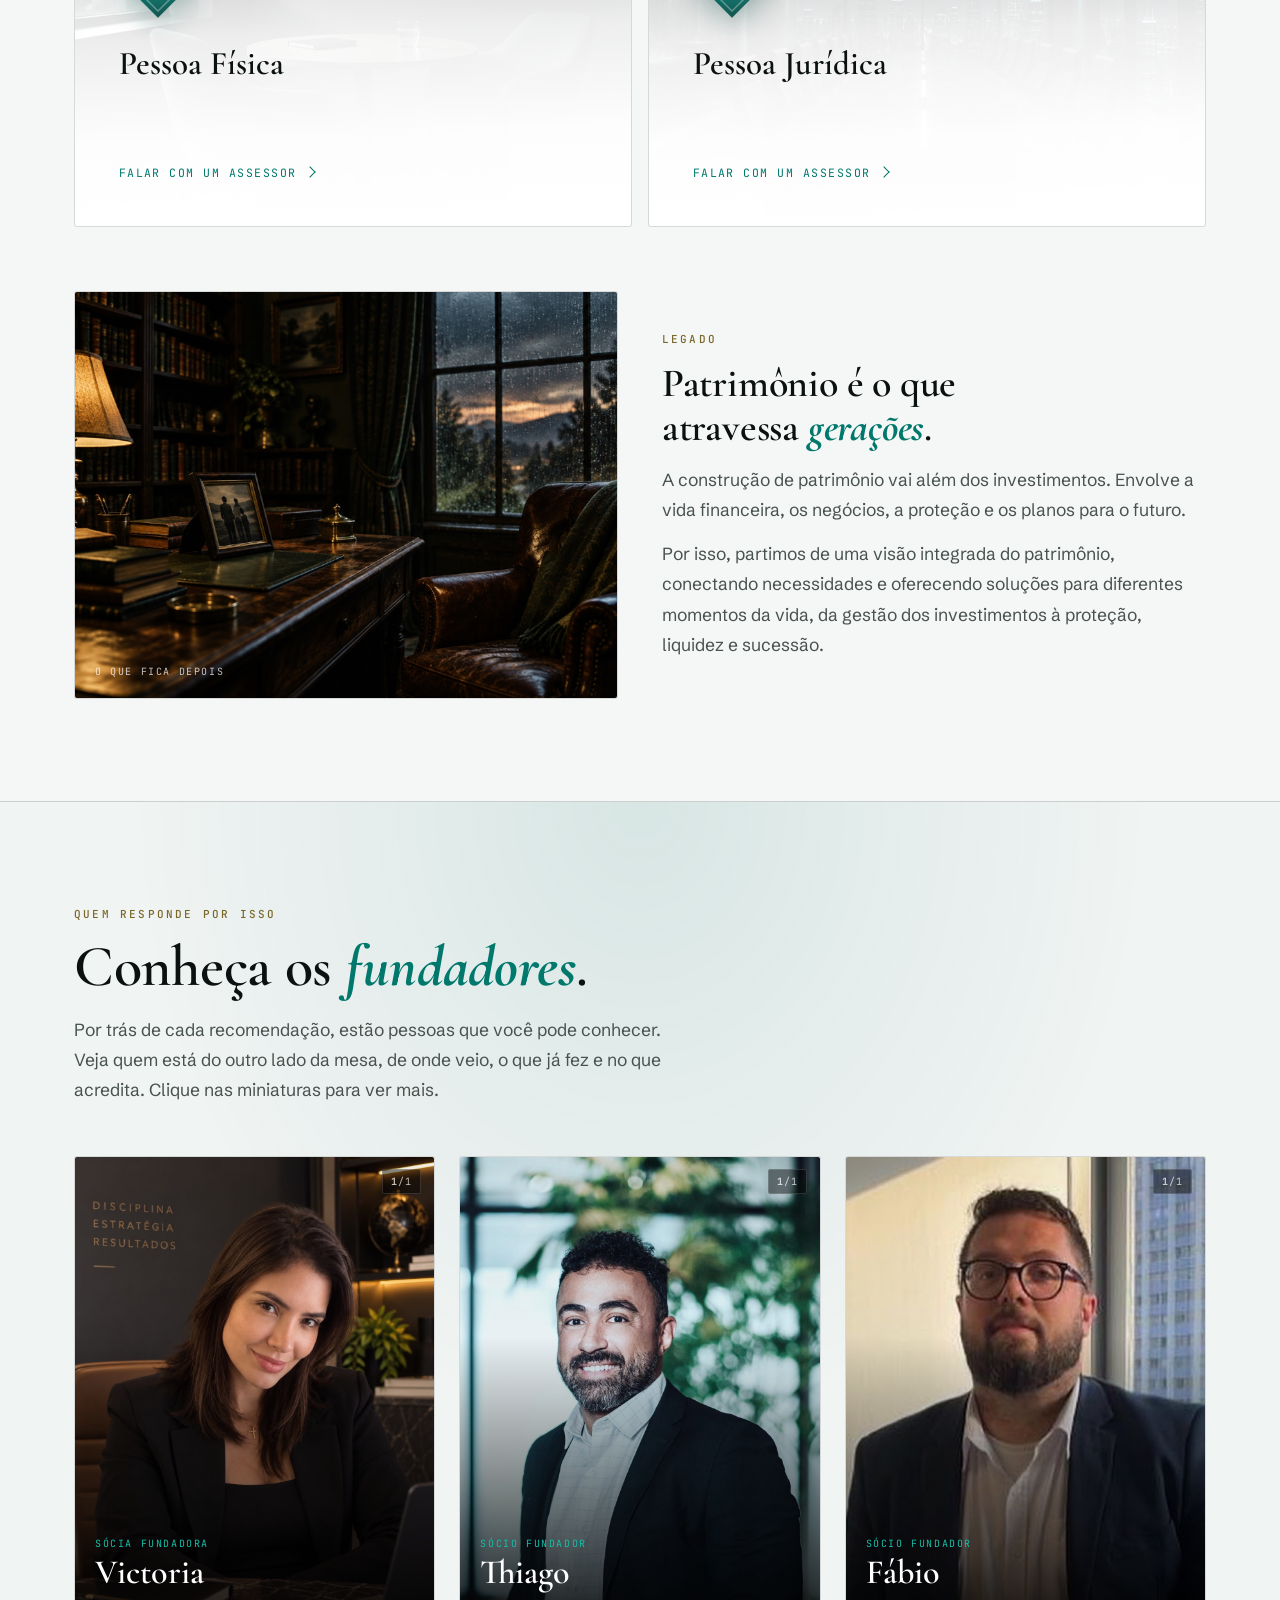
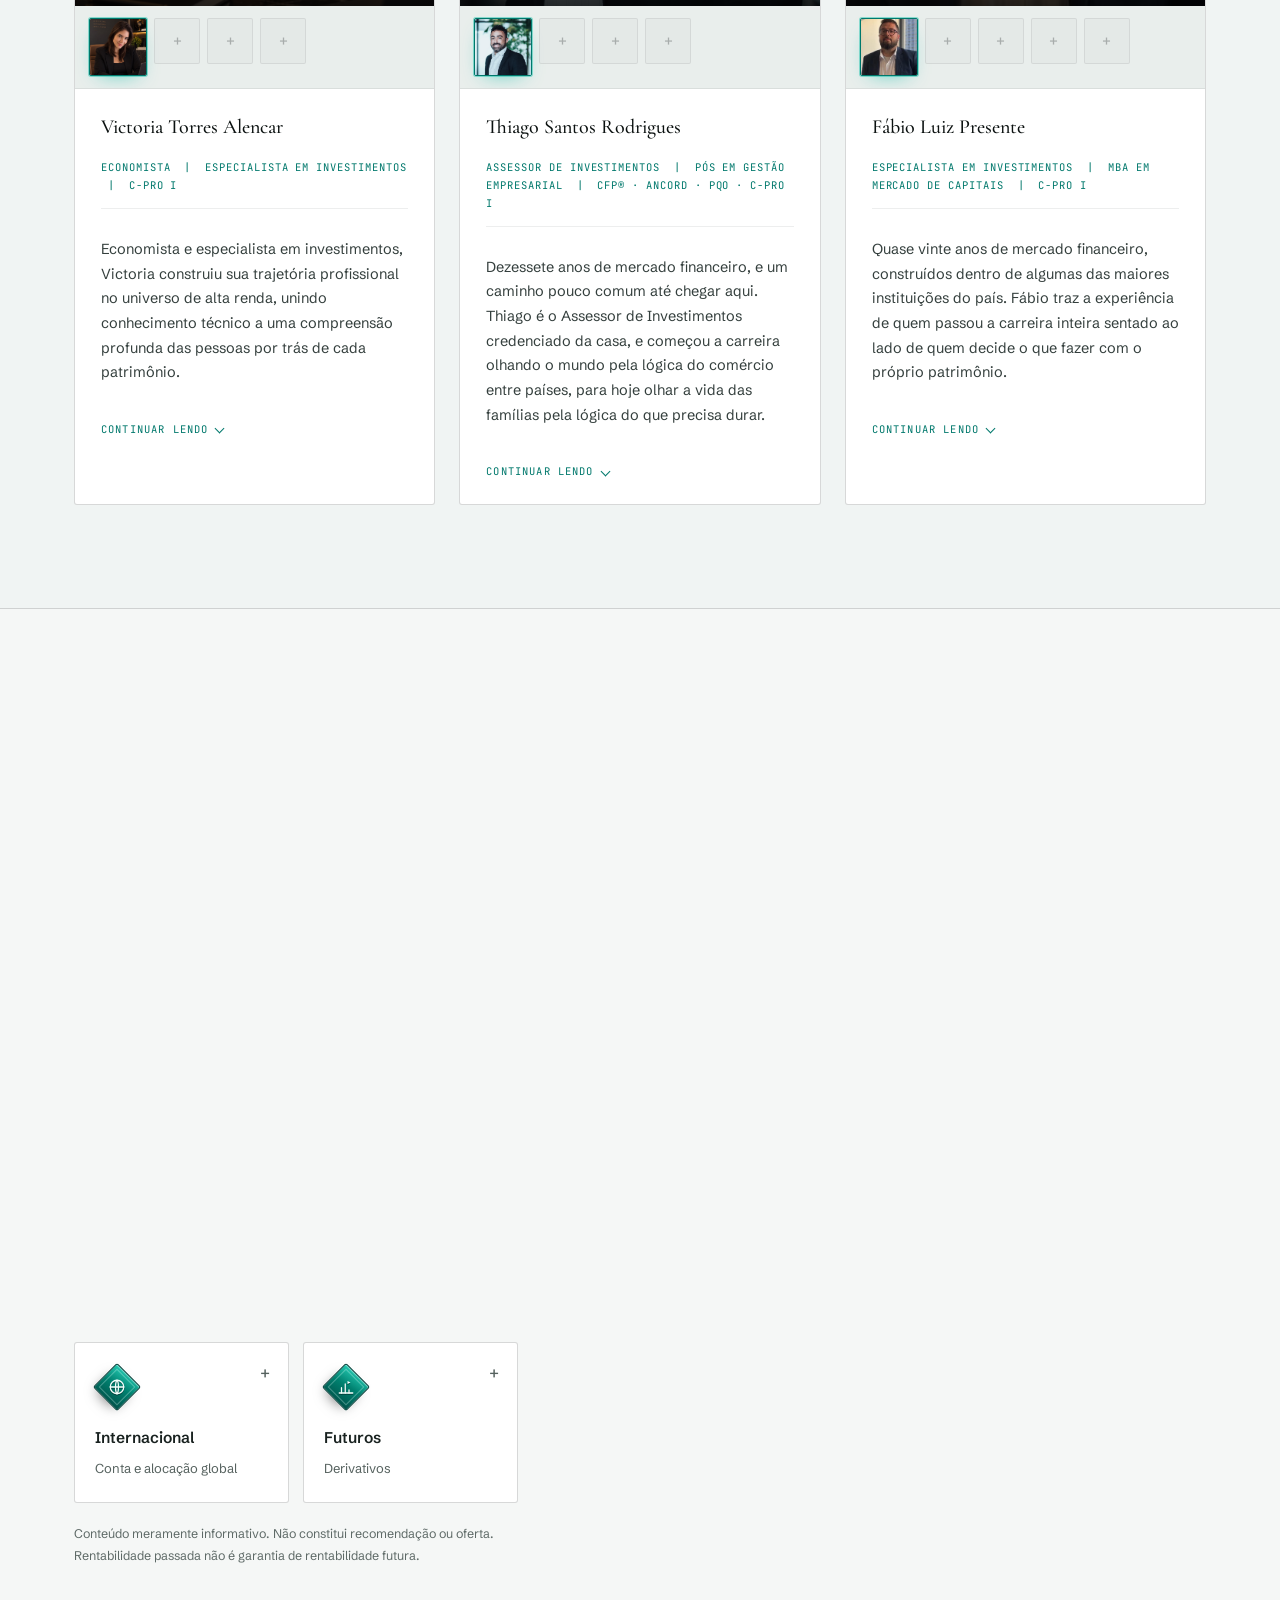
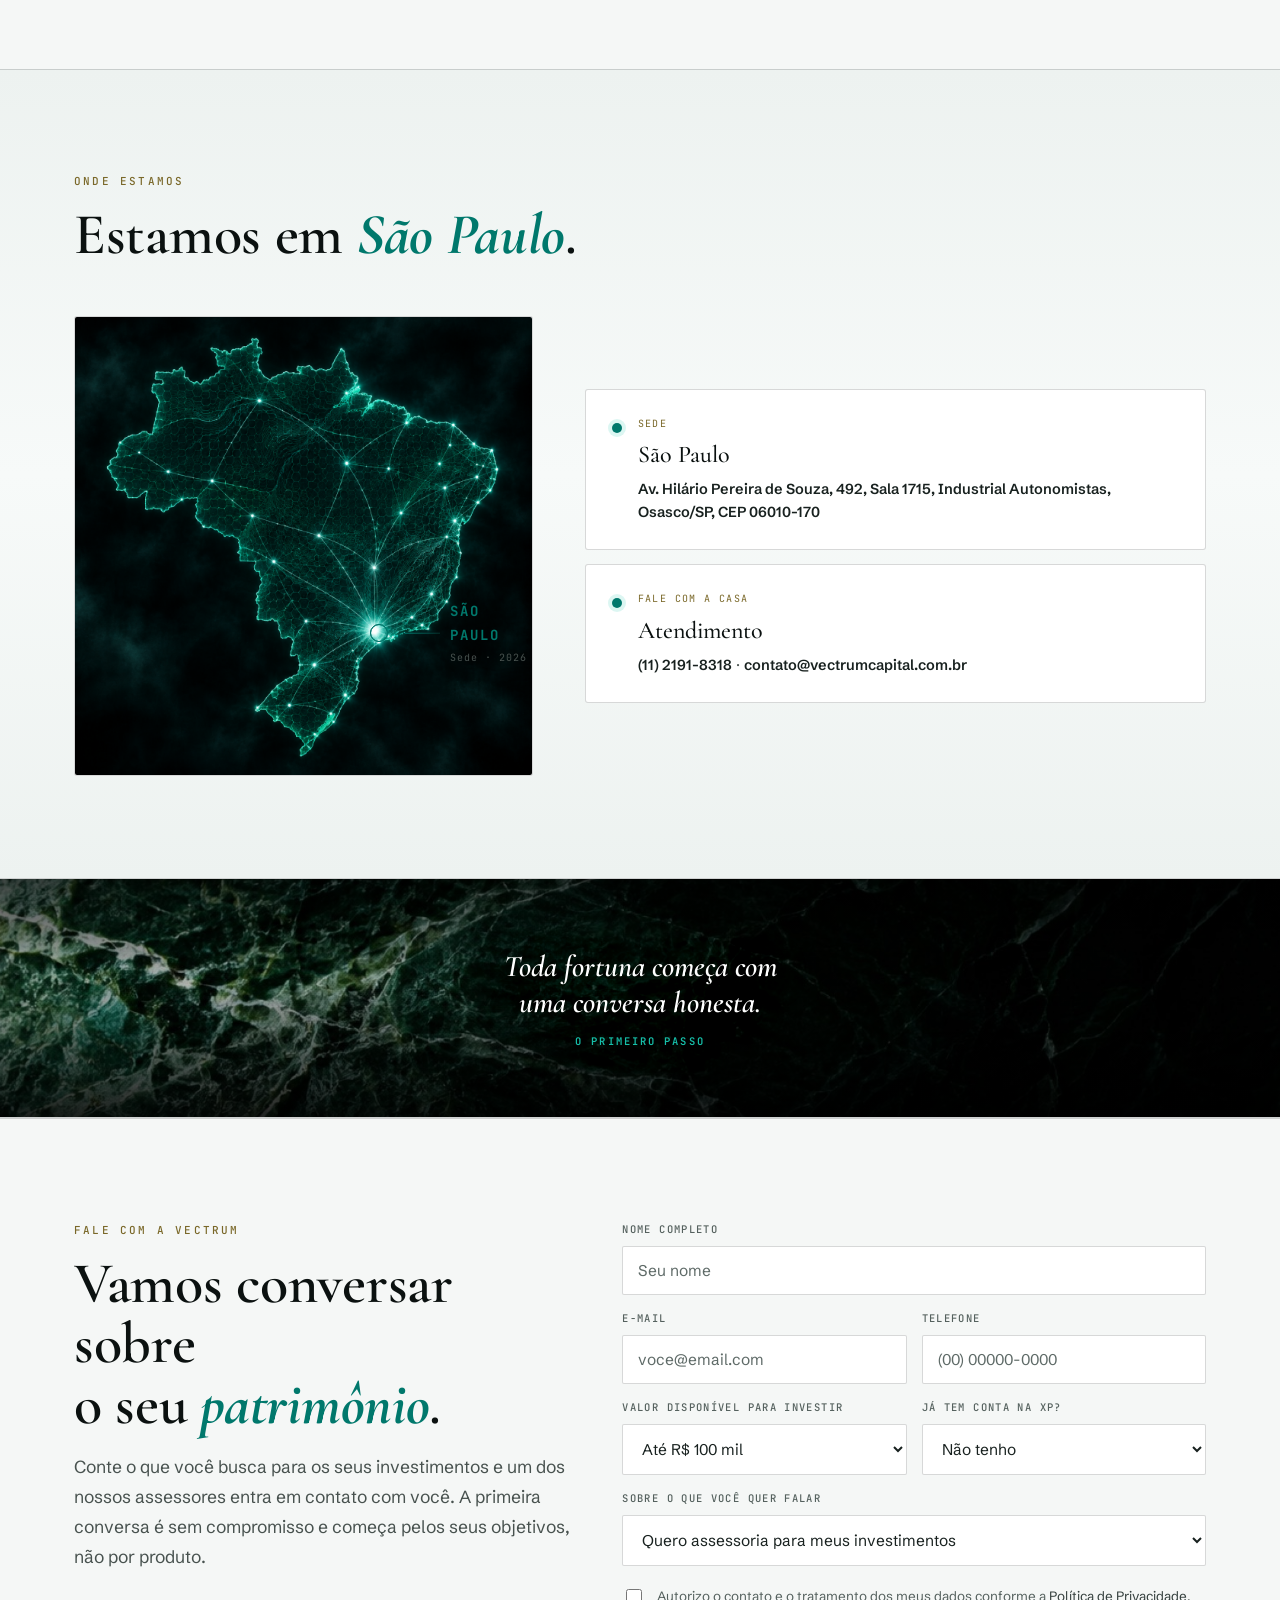
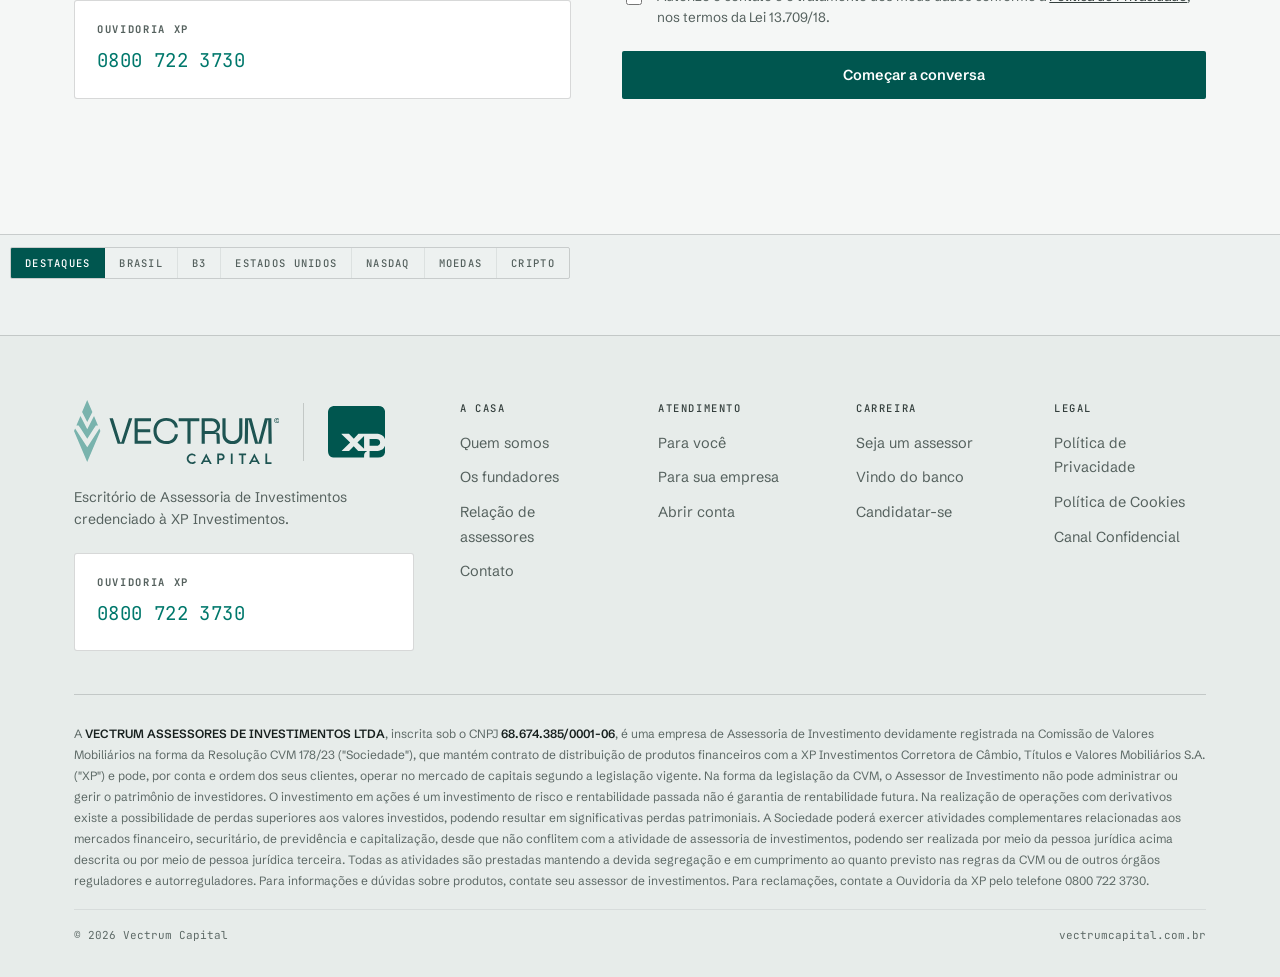
==== commit f5974642: "Merge: formulário do assessor com as 6 perguntas do teste Co-Authored-By: Claude Sonnet 5.5 <noreply" ====
--- a/index.html
+++ b/index.html
@@ -9,7 +9,7 @@
 <meta name="theme-color" content="#F5F7F6">
 <script>/* tema antes da pintura: o site nasce claro; quem escolheu o escuro volta no escuro */try{var tv=localStorage.getItem('vectrum-tema-v2');if(tv==='escuro')document.documentElement.removeAttribute('data-tema');else if(tv==='verde')document.documentElement.setAttribute('data-tema','verde');if((localStorage.getItem('vectrum-idioma')||'pt')!=='pt')document.documentElement.className+=' i18n-carregando'}catch(e){}</script>
 <link rel="stylesheet" href="i18n/i18n.css?v=4">
-<script src="i18n/i18n.js?v=4" defer></script>
+<script src="i18n/i18n.js?v=5" defer></script>
 <link rel="icon" type="image/svg+xml" href="favicon.svg?v=2">
 <meta data-i18n-a="content:k346839f8" property="og:title" content="Vectrum Capital">
 <meta data-i18n-a="content:kbe88fcd1" property="og:description" content="Recurso parado tem valor. Recurso com direção tem destino.">
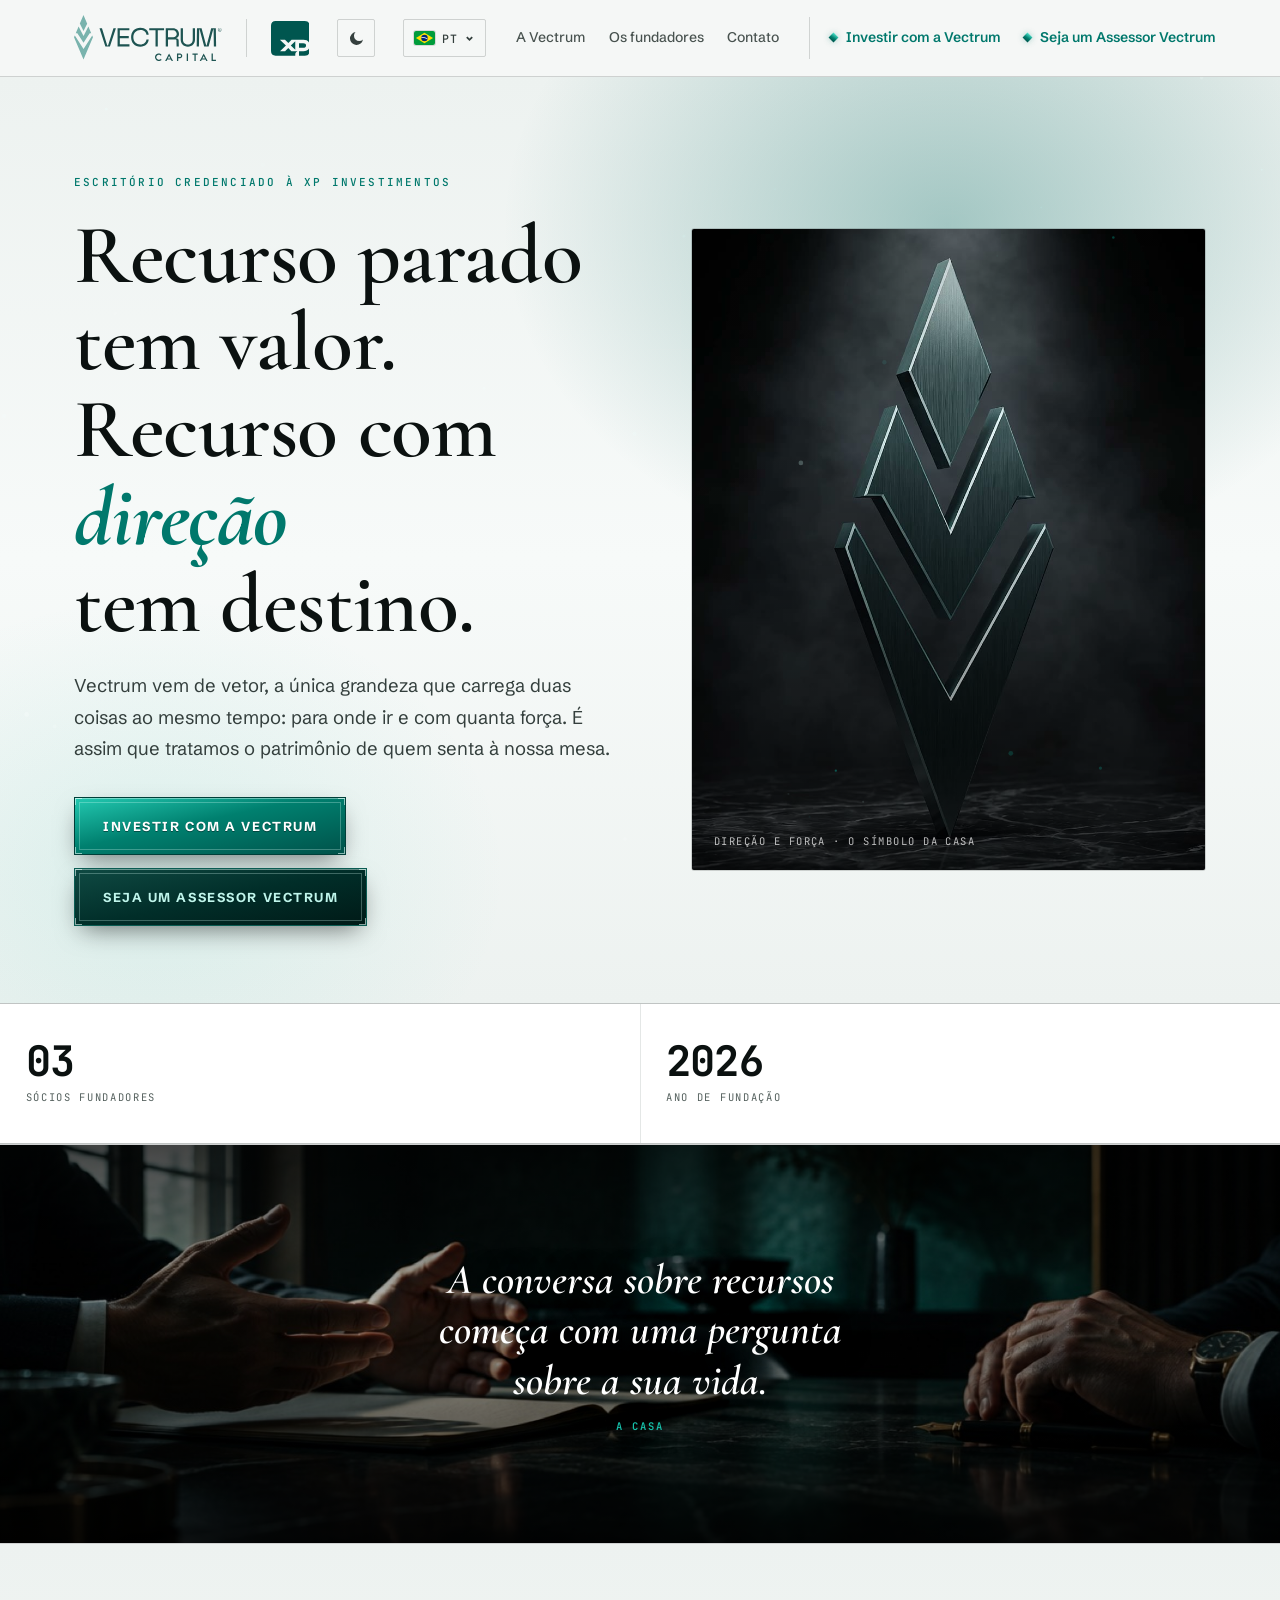
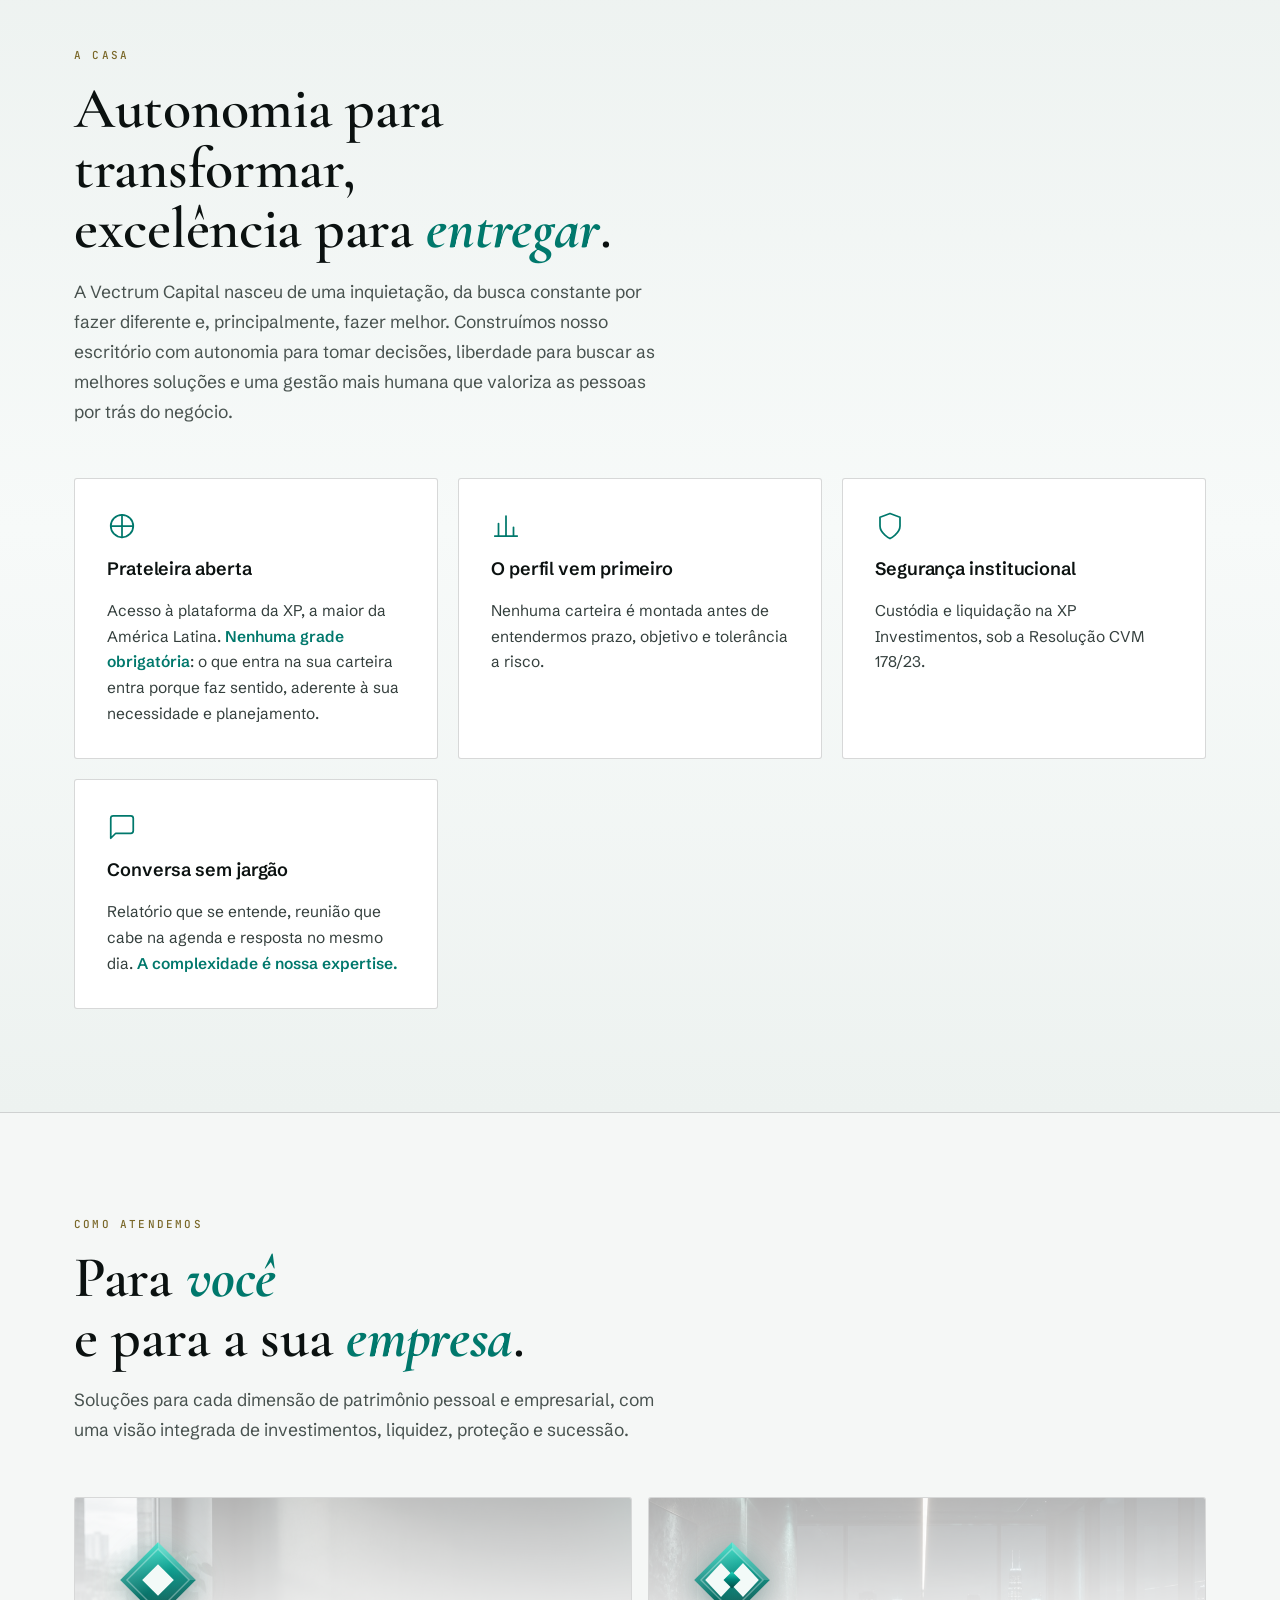
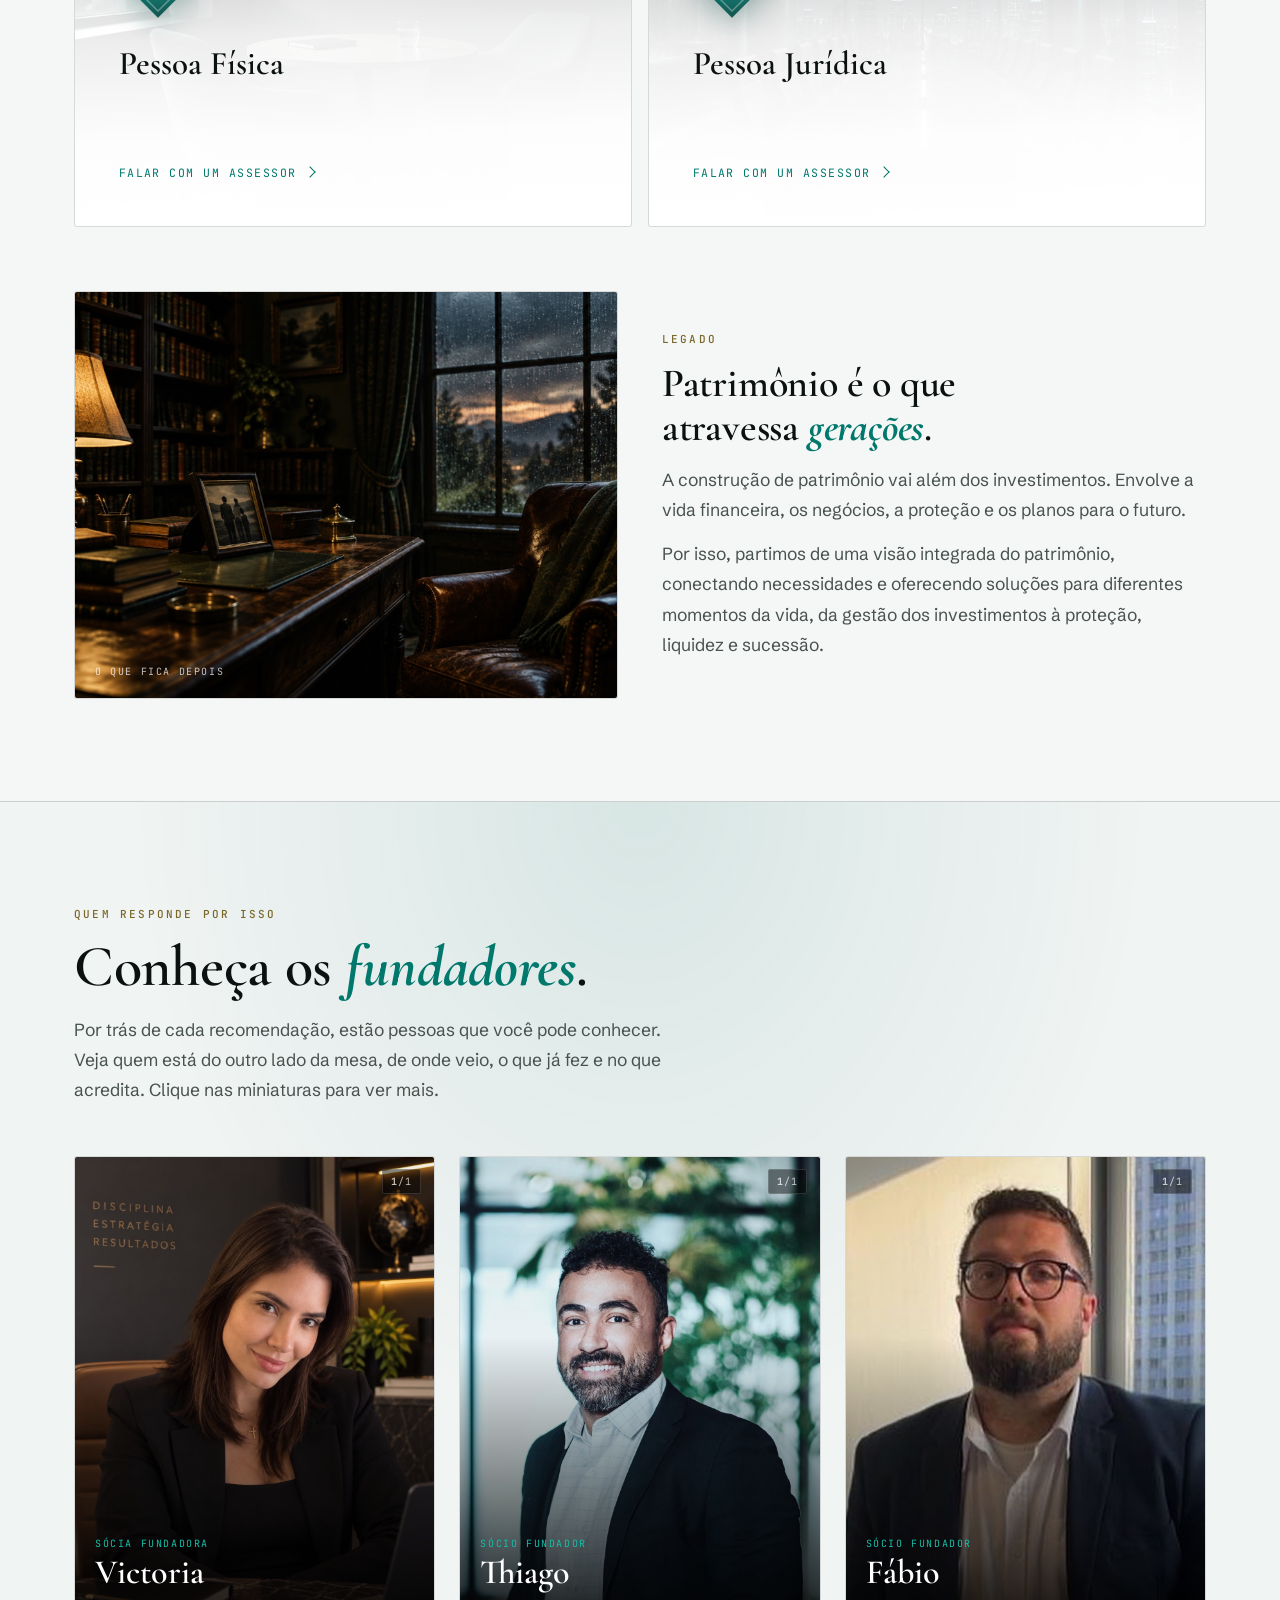
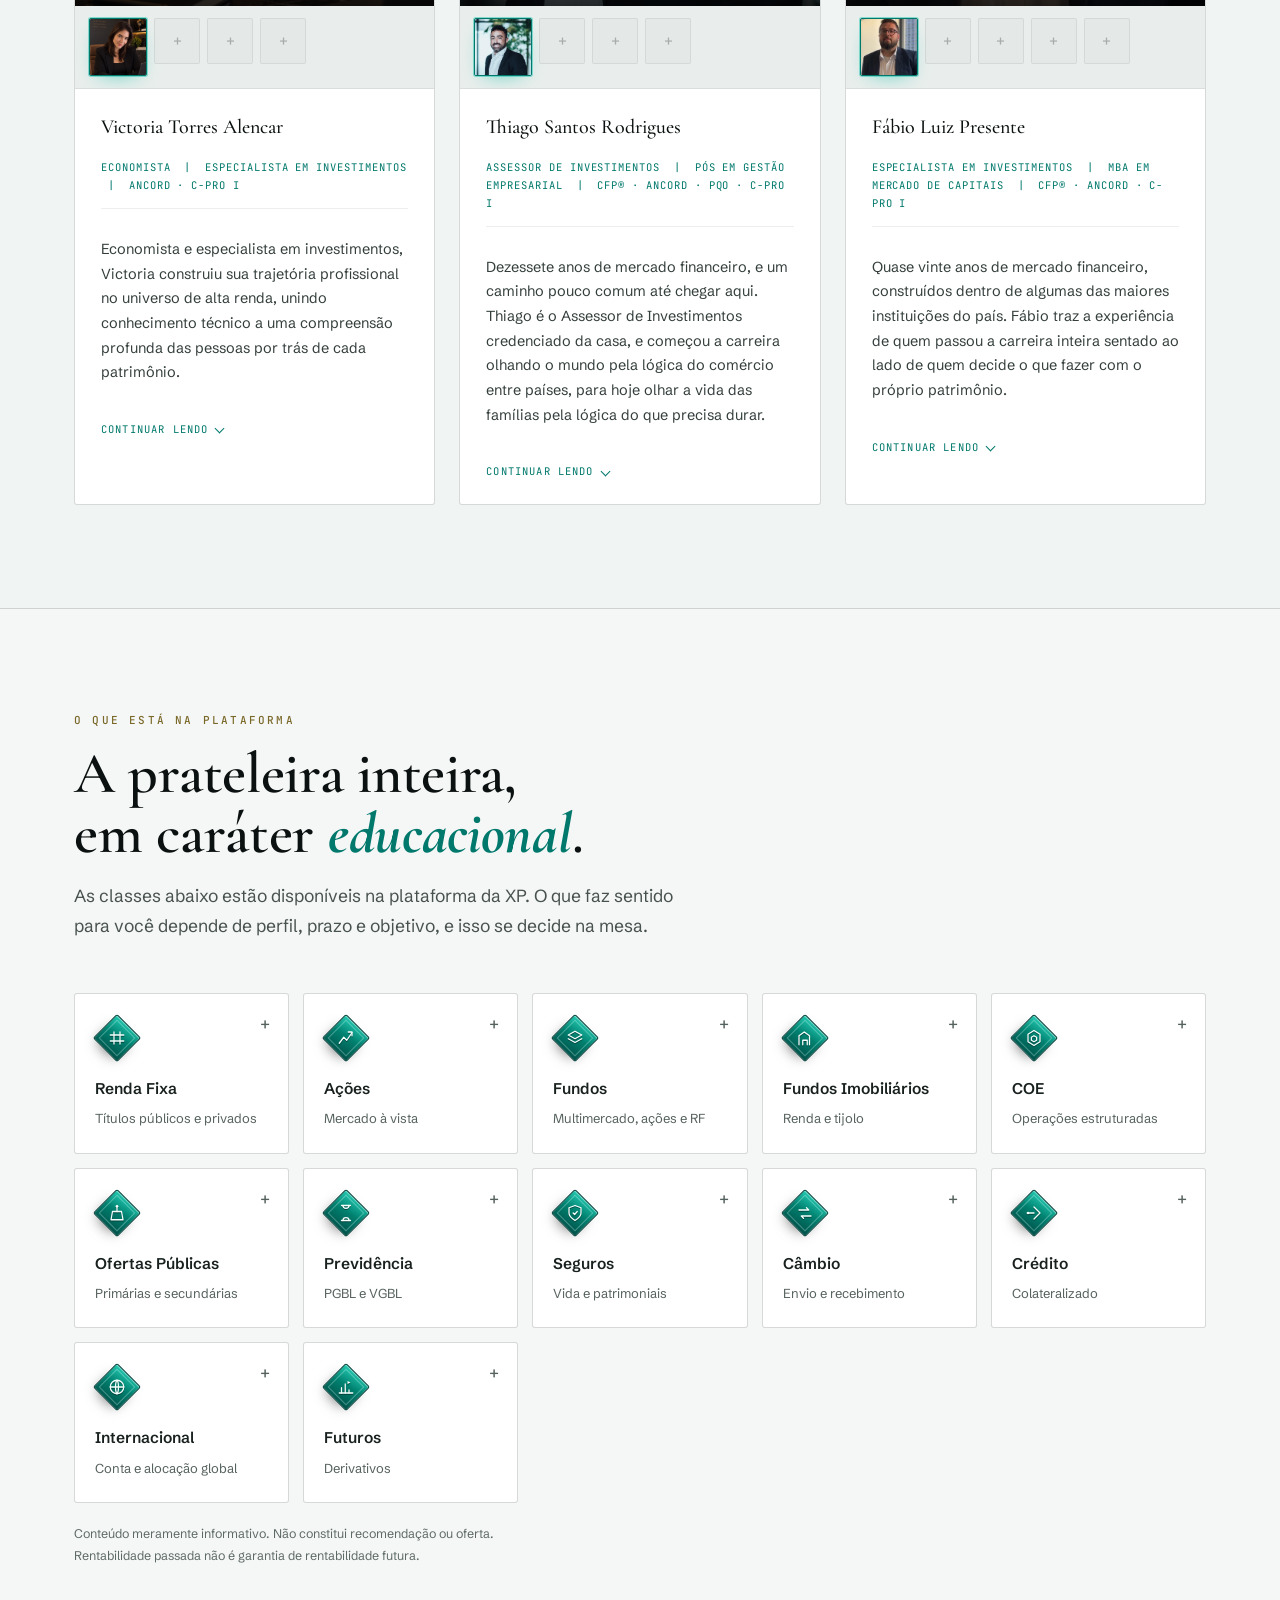
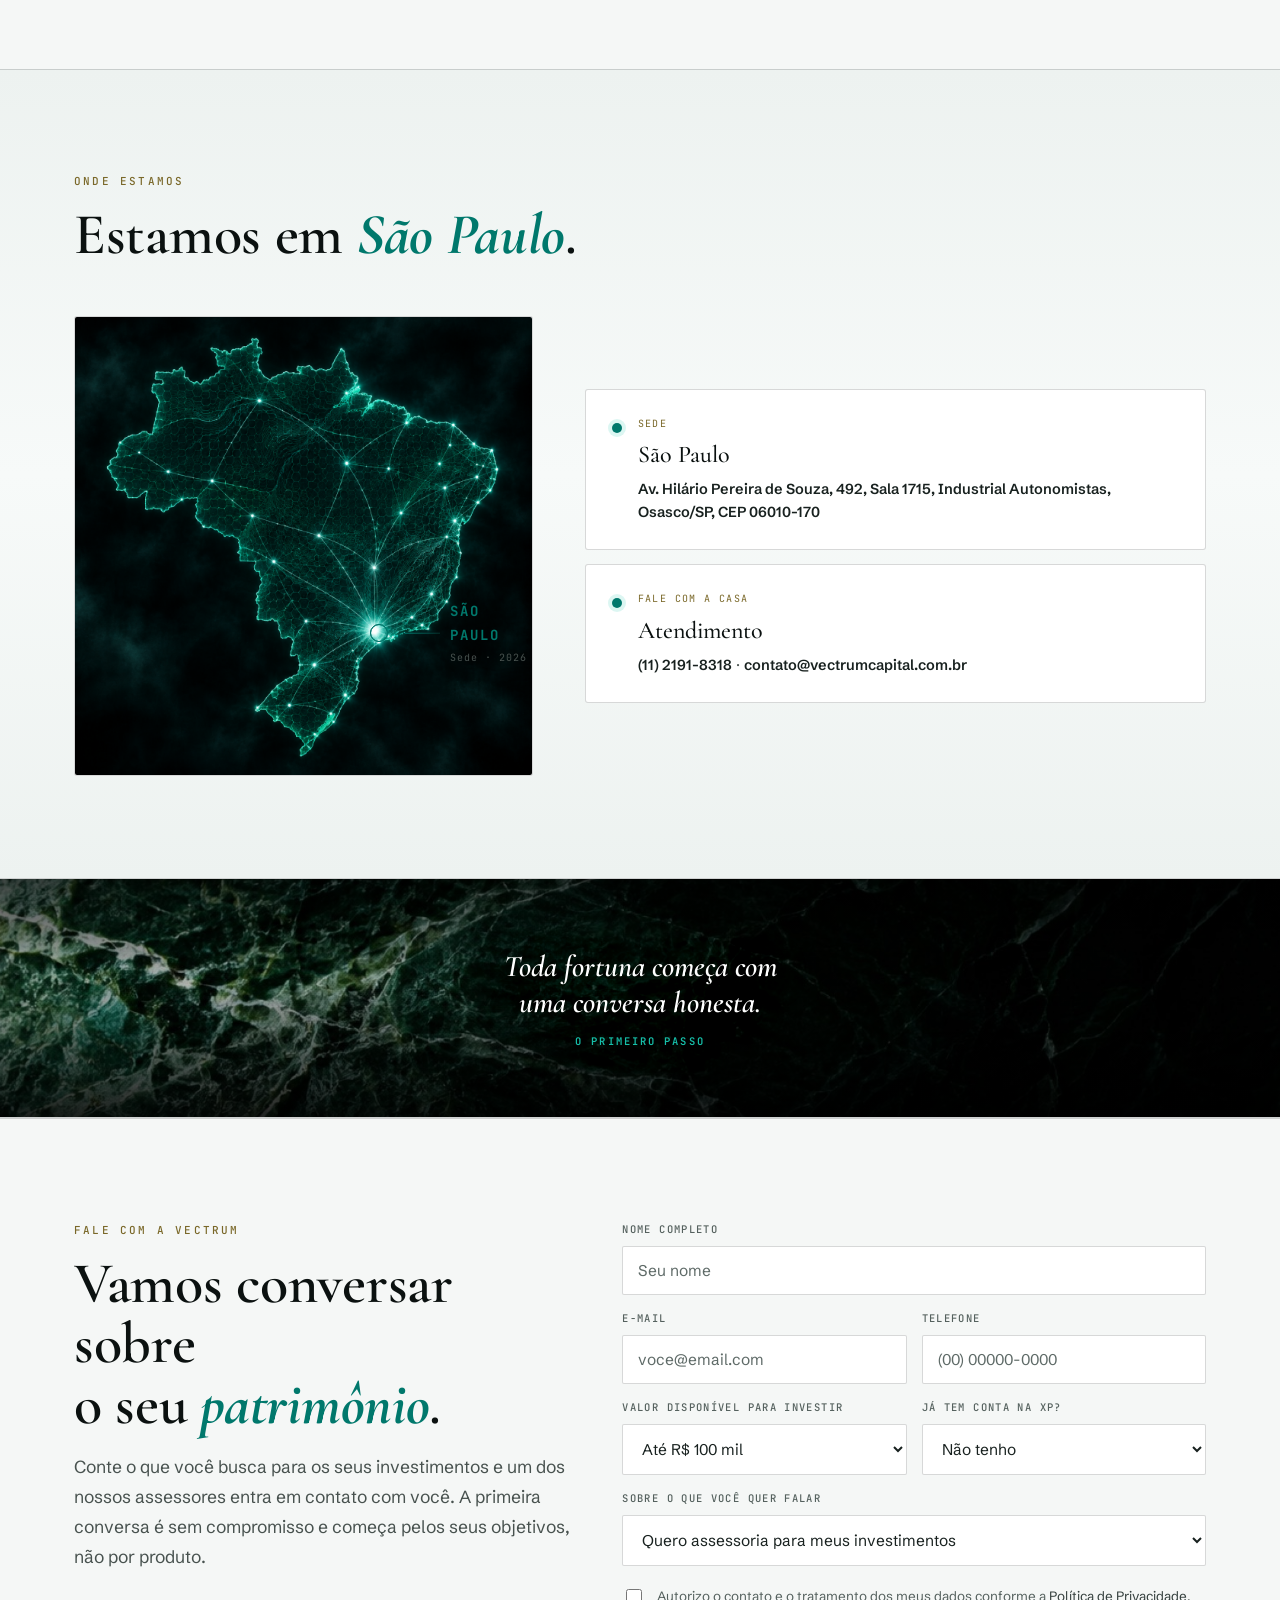
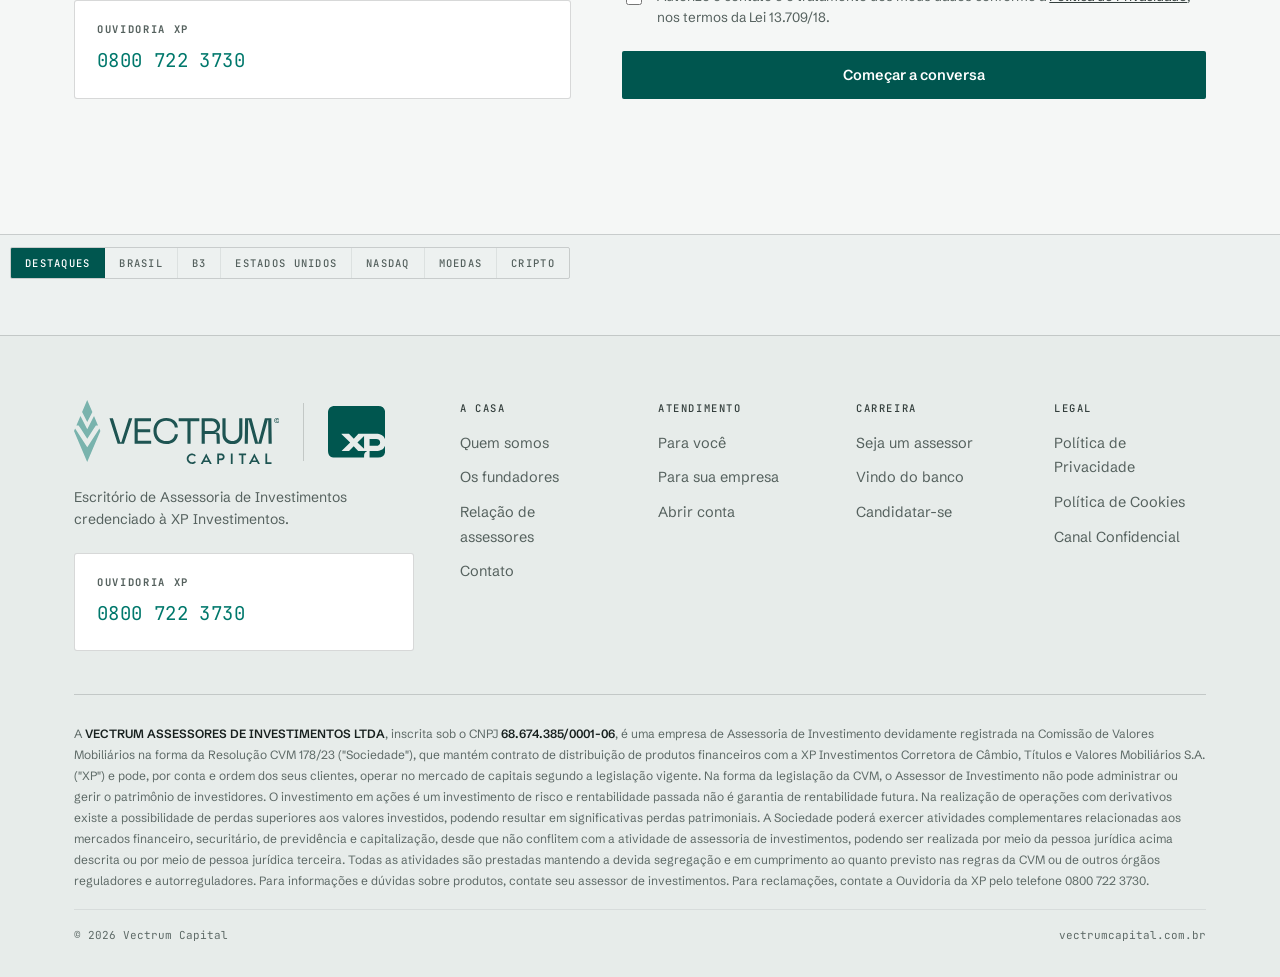
==== commit a186f04a: "feat: certificações CFP e ANCORD na bio do Fábio e ANCORD na da Victoria Credencial e texto da bio e" ====
--- a/index.html
+++ b/index.html
@@ -9,7 +9,7 @@
 <meta name="theme-color" content="#F5F7F6">
 <script>/* tema antes da pintura: o site nasce claro; quem escolheu o escuro volta no escuro */try{var tv=localStorage.getItem('vectrum-tema-v2');if(tv==='escuro')document.documentElement.removeAttribute('data-tema');else if(tv==='verde')document.documentElement.setAttribute('data-tema','verde');if((localStorage.getItem('vectrum-idioma')||'pt')!=='pt')document.documentElement.className+=' i18n-carregando'}catch(e){}</script>
 <link rel="stylesheet" href="i18n/i18n.css?v=4">
-<script src="i18n/i18n.js?v=5" defer></script>
+<script src="i18n/i18n.js?v=6" defer></script>
 <link rel="icon" type="image/svg+xml" href="favicon.svg?v=2">
 <meta data-i18n-a="content:k346839f8" property="og:title" content="Vectrum Capital">
 <meta data-i18n-a="content:kbe88fcd1" property="og:description" content="Recurso parado tem valor. Recurso com direção tem destino.">
@@ -1036,8 +1036,8 @@
         </div>
         <div class="corpo">
           <p data-i18n="k2d7636c9" class="nome-full">Victoria Torres Alencar</p>
-          <p data-i18n="k4de9a40a" class="credencial">Economista &nbsp;|&nbsp; Especialista em Investimentos &nbsp;|&nbsp; C-Pro I</p>
-          <div class="bio"><p data-i18n="kf1a4e833">Economista e especialista em investimentos, Victoria construiu sua trajetória profissional no universo de alta renda, unindo conhecimento técnico a uma compreensão profunda das pessoas por trás de cada patrimônio.</p><div class="mais"><p data-i18n="k1461a2c6">Nos últimos cinco anos, atuou no mercado bancário diretamente na gestão e no relacionamento com carteiras de clientes de alta renda, experiência marcada por reconhecimentos em satisfação e excelência no atendimento. Sua relação com esse segmento, no entanto, começou muito antes: são mais de dez anos de vivência e proximidade com o mercado de alta renda e luxo, o que lhe proporcionou repertório sobre seus códigos, expectativas e, principalmente, sobre a importância da confiança em relações patrimoniais de longo prazo.</p><p data-i18n="k99f26358">Economista de formação e certificada <b>C-Pro I</b> pela ANBIMA, Victoria acredita que patrimônio não deve ser compreendido apenas por números, produtos ou rentabilidade, mas dentro do contexto de vida de cada cliente: seus negócios, sua família, seus projetos e o legado que deseja construir.</p><p data-i18n="k8ec171bf">Cristã, casada e mãe, leva para a Vectrum valores que também orientam sua vida: responsabilidade, confiança, excelência e visão de longo prazo.</p></div></div>
+          <p data-i18n="k4de9a40a" class="credencial">Economista &nbsp;|&nbsp; Especialista em Investimentos &nbsp;|&nbsp; ANCORD &middot; C-Pro I</p>
+          <div class="bio"><p data-i18n="kf1a4e833">Economista e especialista em investimentos, Victoria construiu sua trajetória profissional no universo de alta renda, unindo conhecimento técnico a uma compreensão profunda das pessoas por trás de cada patrimônio.</p><div class="mais"><p data-i18n="k1461a2c6">Nos últimos cinco anos, atuou no mercado bancário diretamente na gestão e no relacionamento com carteiras de clientes de alta renda, experiência marcada por reconhecimentos em satisfação e excelência no atendimento. Sua relação com esse segmento, no entanto, começou muito antes: são mais de dez anos de vivência e proximidade com o mercado de alta renda e luxo, o que lhe proporcionou repertório sobre seus códigos, expectativas e, principalmente, sobre a importância da confiança em relações patrimoniais de longo prazo.</p><p data-i18n="k99f26358">Economista de formação, credenciada <b>ANCORD</b> e certificada <b>C-Pro I</b> pela ANBIMA, Victoria acredita que patrimônio não deve ser compreendido apenas por números, produtos ou rentabilidade, mas dentro do contexto de vida de cada cliente: seus negócios, sua família, seus projetos e o legado que deseja construir.</p><p data-i18n="k8ec171bf">Cristã, casada e mãe, leva para a Vectrum valores que também orientam sua vida: responsabilidade, confiança, excelência e visão de longo prazo.</p></div></div>
           <button data-i18n="k226e8215" class="ler" type="button" aria-expanded="false">Continuar lendo</button>
         </div>
       </article>
@@ -1079,8 +1079,8 @@
         </div>
         <div class="corpo">
           <p data-i18n="k2bd2c288" class="nome-full">Fábio Luiz Presente</p>
-          <p data-i18n="kefafad46" class="credencial">Especialista em Investimentos &nbsp;|&nbsp; MBA em Mercado de Capitais &nbsp;|&nbsp; C-Pro I</p>
-          <div class="bio"><p data-i18n="kc2dfd9ac">Quase vinte anos de mercado financeiro, construídos dentro de algumas das maiores instituições do país. Fábio traz a experiência de quem passou a carreira inteira sentado ao lado de quem decide o que fazer com o próprio patrimônio.</p><div class="mais"><p data-i18n="k02c4c9f1">Foram nove anos no <b>Itaú Unibanco</b>, os últimos como <b>especialista em investimentos sênior</b>, depois de passagens pelo <b>Santander</b> e pelo <b>Citibank</b>. Uma trajetória construída em bancos grandes, onde se aprende cedo que confiança não se conquista com produto, se conquista com consistência.</p><p data-i18n="kb3c3ef98">Graduado em <b>Gestão Comercial</b>, com <b>MBA em Economia com ênfase em Mercado de Capitais</b> e certificação <b>C-Pro I</b> pela ANBIMA, une a leitura comercial de quem entende de relação ao domínio técnico de quem entende de mercado.</p><p data-i18n="kde8e550b">Casado e pai, Fábio carrega uma convicção que veio de casa antes de vir do mercado: construir patrimônio é cuidar de quem vem depois. Ser pai de uma criança no espectro autista lhe ensinou a enxergar o longo prazo como ele é de verdade, feito de paciência, de proteção e de decisões que só mostram o seu valor muitos anos adiante. É com essa lente que ele olha o patrimônio de cada cliente.</p></div></div>
+          <p data-i18n="kefafad46" class="credencial">Especialista em Investimentos &nbsp;|&nbsp; MBA em Mercado de Capitais &nbsp;|&nbsp; CFP&reg; &middot; ANCORD &middot; C-Pro I</p>
+          <div class="bio"><p data-i18n="kc2dfd9ac">Quase vinte anos de mercado financeiro, construídos dentro de algumas das maiores instituições do país. Fábio traz a experiência de quem passou a carreira inteira sentado ao lado de quem decide o que fazer com o próprio patrimônio.</p><div class="mais"><p data-i18n="k02c4c9f1">Foram nove anos no <b>Itaú Unibanco</b>, os últimos como <b>especialista em investimentos sênior</b>, depois de passagens pelo <b>Santander</b> e pelo <b>Citibank</b>. Uma trajetória construída em bancos grandes, onde se aprende cedo que confiança não se conquista com produto, se conquista com consistência.</p><p data-i18n="kb3c3ef98">Graduado em <b>Gestão Comercial</b>, com <b>MBA em Economia com ênfase em Mercado de Capitais</b> e certificação <b>C-Pro I</b> pela ANBIMA, além do credenciamento <b>ANCORD</b> e da certificação <b>CFP&reg;</b>, une a leitura comercial de quem entende de relação ao domínio técnico de quem entende de mercado.</p><p data-i18n="kde8e550b">Casado e pai, Fábio carrega uma convicção que veio de casa antes de vir do mercado: construir patrimônio é cuidar de quem vem depois. Ser pai de uma criança no espectro autista lhe ensinou a enxergar o longo prazo como ele é de verdade, feito de paciência, de proteção e de decisões que só mostram o seu valor muitos anos adiante. É com essa lente que ele olha o patrimônio de cada cliente.</p></div></div>
           <button data-i18n="k226e8215" class="ler" type="button" aria-expanded="false">Continuar lendo</button>
         </div>
       </article>
